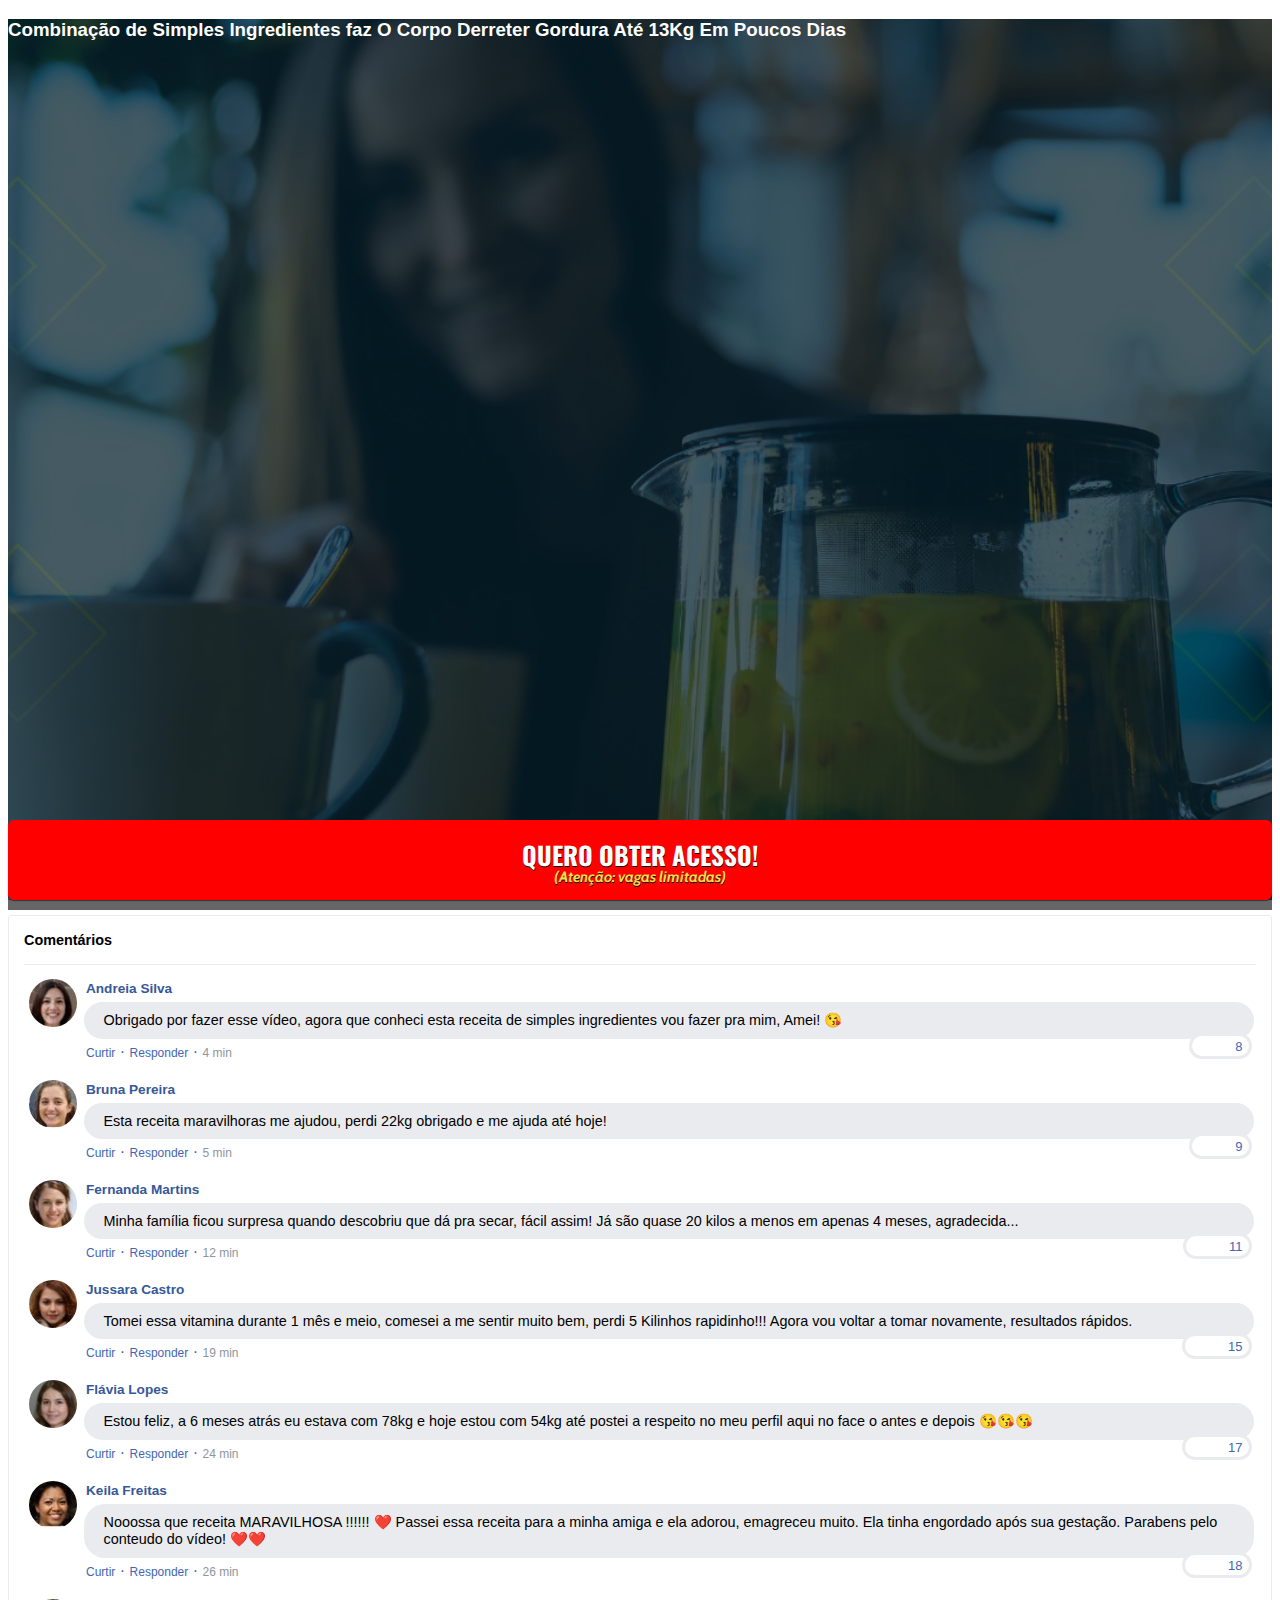
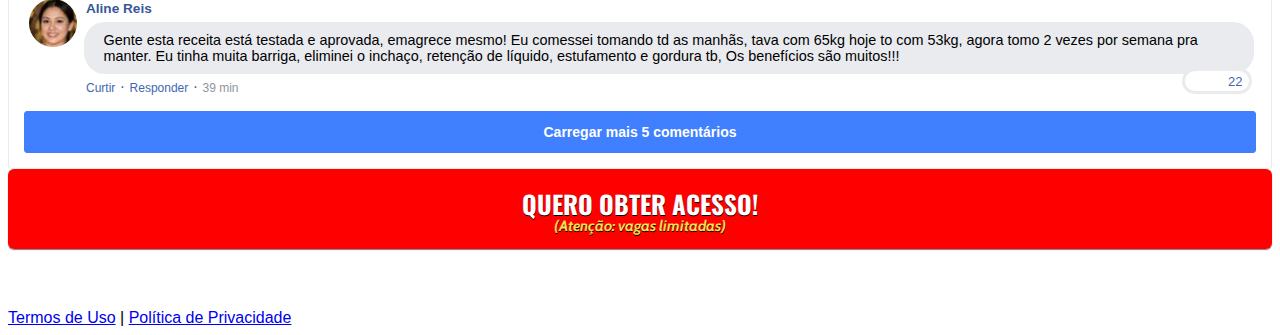
==== index.html @ 87e9e7ec "Update index.html" ====
<!DOCTYPE html>
<html lang="pt-br">
  <head>
    <meta charset="utf-8">
    <meta name="viewport" content="width=device-width, initial-scale=1, shrink-to-fit=no">

    <link rel="stylesheet" href="https://stackpath.bootstrapcdn.com/bootstrap/4.1.3/css/bootstrap.min.css" integrity="sha384-MCw98/SFnGE8fJT3GXwEOngsV7Zt27NXFoaoApmYm81iuXoPkFOJwJ8ERdknLPMO" crossorigin="anonymous">

    <link rel="preconnect" href="https://fonts.googleapis.com">
    <link rel="preconnect" href="https://fonts.gstatic.com" crossorigin>
    <link href="https://fonts.googleapis.com/css2?family=Cabin:ital,wght@0,400;0,500;0,600;0,700;1,400;1,500;1,600;1,700&family=Dosis:wght@200;300;400;500;600;700;800&family=Oswald:wght@200;300;400;500;600;700&family=Signika:wght@300;400;500;600;700&display=swap" rel="stylesheet">

     <link rel="stylesheet" href="./assets/css/com.css">

   
 <style type="text/css">
      header {
        color: white;
        background-image: url("images/bg.jpeg");
        background-color: rgba(0, 0, 0, 0.6);
        background-position: center;
        background-size: cover;
        background-attachment: fixed;
        background-blend-mode: darken;
      }
    </style>

 <!-- Título da Página -->

<title>Protocolo ZR0 Barriga</title>


 <header class="py-6">
      <div class="container">
        <div class="row justify-content-center">
          <div class="col-lg-8 text-center">

            <!-- Headline -->
           <h3 class="my-4"><b> Combinação de Simples Ingredientes faz O Corpo Derreter Gordura Até 13Kg Em Poucos Dias</b></h3>

             <!-- VSL -->
           <script src="https://fast.wistia.com/embed/medias/fwdp8hx5q5.jsonp" async></script><script src="https://fast.wistia.com/assets/external/E-v1.js" async></script><div class="wistia_responsive_padding" style="padding:56.25% 0 0 0;position:relative;"><div class="wistia_responsive_wrapper" style="height:100%;left:0;position:absolute;top:0;width:100%;"><div class="wistia_embed wistia_async_fwdp8hx5q5 videoFoam=true" style="height:100%;position:relative;width:100%"><div class="wistia_swatch" style="height:100%;left:0;opacity:0;overflow:hidden;position:absolute;top:0;transition:opacity 200ms;width:100%;"><img src="https://fast.wistia.com/embed/medias/fwdp8hx5q5/swatch" style="filter:blur(5px);height:100%;object-fit:contain;width:100%;" alt="" aria-hidden="true" onload="this.parentNode.style.opacity=1;" /></div></div></div></div>
            <p>&nbsp;  
                                  
           <!-- Botão 1 -->
            <div id="cta1" class="mt-4 d-none">
              <a href="https://pay.kiwify.com.br/oNSDQPu" class="a-btn" style="text-decoration: none;">
                <span class="span-btn">QUERO OBTER ACESSO!</span>
                <span class="span-btn2">(Atenção: vagas limitadas)</span>
              </a>
            </div>
  
                  </header>
               
       <!-- InserirComentarios do Facebook  -->

    <section class="comments py-4">
      <div class="container">
        <div class="row justify-content-center">
          <div class="col-lg-8">
            <div class="fb-comments" style="margin-top: 5px;">
              <div class="fb-comments-header">
                <span>Comentários</span>
              </div>
              <div class="fb-comments-wrapper" id="2">
                <table class="fb-comments-comment">
                  <tbody>
                    <tr>
                      <td rowspan="3" class="fb-comments-comment-img"><img
                          src="./assets/img/comentarios/m2.jpeg"></td>
                      <td>
                        <font class="fb-comments-comment-name">
                          <name>Andreia Silva</name>
                        </font>
                      </td>
                    </tr>
                    <tr>
                      <td class="fb-comments-comment-text">Obrigado por fazer esse vídeo, agora que conheci esta receita de simples ingredientes vou fazer pra mim, Amei! 😘</td>
                    </tr>
                    <tr>
                      <td class="fb-comments-comment-actions">
                        <like>Curtir</like>
                        ·
                        <reply>Responder</reply>
                        ·
                        <likes>8</likes>
                        
                        <date>4 min</date>
                      </td>
                    </tr>
                  </tbody>
                </table>
              </div>
              <div class="fb-comments-wrapper" id="3">
                <table class="fb-comments-comment">
                  <tbody>
                    <tr>
                      <td rowspan="3" class="fb-comments-comment-img"><img
                          src="./assets/img/comentarios/m3.jpeg"></td>
                      <td>
                        <font class="fb-comments-comment-name">
                          <name>Bruna Pereira</name>
                        </font>
                      </td>
                    </tr>
                    <tr>
                      <td class="fb-comments-comment-text">Esta receita maravilhoras me ajudou, perdi 22kg obrigado e me ajuda até hoje!</td>
                    </tr>
                    <tr>
                      <td class="fb-comments-comment-actions">
                        <like>Curtir</like>
                        ·
                        <reply>Responder</reply>
                        ·
                        <likes>9</likes>
                        
                        <date>5 min</date>
                      </td>
                    </tr>
                  </tbody>
                </table>
              </div>
              <div class="fb-comments-wrapper" id="4">
                <table class="fb-comments-comment">
                  <tbody>
                    <tr>
                      <td rowspan="3" class="fb-comments-comment-img"><img
                          src="./assets/img/comentarios/m4.jpeg"></td>
                      <td>
                        <font class="fb-comments-comment-name">
                          <name>Fernanda Martins</name>
                        </font>
                      </td>
                    </tr>
                    <tr>
                      <td class="fb-comments-comment-text">Minha família ficou surpresa quando descobriu que dá pra secar, fácil assim! Já são quase 20 kilos a menos em apenas 4 meses, agradecida...</td>
                    </tr>
                    <tr>
                      <td class="fb-comments-comment-actions">
                        <like>Curtir</like>
                        ·
                        <reply>Responder</reply>
                        ·
                        <likes>11</likes>
                        
                        <date>12 min</date>
                      </td>
                    </tr>
                  </tbody>
                </table>
              </div>
              <div class="fb-comments-wrapper" id="5">
                <table class="fb-comments-comment">
                  <tbody>
                    <tr>
                      <td rowspan="3" class="fb-comments-comment-img"><img
                          src="./assets/img/comentarios/m5.jpeg"></td>
                      <td>
                        <font class="fb-comments-comment-name">
                          <name>Jussara Castro</name>
                        </font>
                      </td>
                    </tr>
                    <tr>
                      <td class="fb-comments-comment-text">Tomei essa vitamina durante 1 mês e meio, comesei a me sentir muito bem, perdi 5 Kilinhos rapidinho!!! Agora vou voltar a tomar novamente, resultados rápidos.</td>
                    </tr>
                    <tr>
                      <td class="fb-comments-comment-actions">
                        <like>Curtir</like>
                        ·
                        <reply>Responder</reply>
                        ·
                        <likes>15</likes>
                        
                        <date>19 min</date>
                      </td>
                    </tr>
                  </tbody>
                </table>
              </div>
              <div class="fb-comments-wrapper" id="6">
                <table class="fb-comments-comment">
                  <tbody>
                    <tr>
                      <td rowspan="3" class="fb-comments-comment-img"><img
                          src="./assets/img/comentarios/m6.jpeg"></td>
                      <td>
                        <font class="fb-comments-comment-name">
                          <name>Flávia Lopes</name>
                        </font>
                      </td>
                    </tr>
                    <tr>
                      <td class="fb-comments-comment-text">Estou feliz, a 6 meses atrás eu estava com 78kg e hoje estou com 54kg até postei a respeito no meu perfil aqui no face o antes e depois 😘😘😘</td>
                    </tr>
                    <tr>
                      <td class="fb-comments-comment-actions">
                        <like>Curtir</like>
                        ·
                        <reply>Responder</reply>
                        ·
                        <likes>17</likes>
                        
                        <date>24 min</date>
                      </td>
                    </tr>
                  </tbody>
                </table>
              </div>
              <div class="fb-comments-wrapper" id="7">
                <table class="fb-comments-comment">
                  <tbody>
                    <tr>
                      <td rowspan="3" class="fb-comments-comment-img"><img
                          src="./assets/img/comentarios/m7.jpeg"></td>
                      <td>
                        <font class="fb-comments-comment-name">
                          <name>Keila Freitas</name>
                        </font>
                      </td>
                    </tr>
                    <tr>
                      <td class="fb-comments-comment-text">Nooossa que receita MARAVILHOSA !!!!!! ❤️ Passei essa receita para a minha amiga e ela adorou, emagreceu muito. Ela tinha engordado após sua gestação. Parabens pelo conteudo do vídeo! ❤️❤️</td>
                    </tr>
                    <tr>
                      <td class="fb-comments-comment-actions">
                        <like>Curtir</like>
                        ·
                        <reply>Responder</reply>
                        ·
                        <likes>18</likes>
                        
                        <date>26 min</date>
                      </td>
                    </tr>
                  </tbody>
                </table>
              </div>
              <div class="fb-comments-wrapper" id="9">
                <table class="fb-comments-comment">
                  <tbody>
                    <tr>
                      <td rowspan="3" class="fb-comments-comment-img"><img
                          src="./assets/img/comentarios/m11.jpeg">
                      </td>
                      <td>
                        <font class="fb-comments-comment-name">
                          <name>Aline Reis</name>
                        </font>
                      </td>
                    </tr>
                    <tr>
                      <td class="fb-comments-comment-text">Gente esta receita está testada e aprovada, emagrece mesmo! Eu comessei tomando td as manhãs, tava com 65kg hoje to com 53kg, agora tomo 2 vezes por semana pra manter. Eu tinha muita barriga, eliminei o inchaço, retenção de líquido, estufamento e gordura tb, Os benefícios são muitos!!! </td>
                    </tr>
                    <tr>
                      <td class="fb-comments-comment-actions">
                        <like>Curtir</like>
                        ·
                        <reply>Responder</reply>
                        ·
                        <likes>22</likes>
                        
                        <date>39 min</date>
                      </td>
                    </tr>
                  </tbody>
                </table>
              </div>
              <button class="fb-comments-loadmore" onclick="javascript:loadMore();">Carregar mais 5 comentários</button>
              <div style="display:none" id="more">
                <div class="fb-comments-wrapper">
                  <table class="fb-comments-comment" id="10">
                    <tbody>
                      <tr>
                        <td rowspan="3" class="fb-comments-comment-img"><img
                            src="./assets/img/comentarios/m12.jpeg">
                        </td>
                        <td>
                          <font class="fb-comments-comment-name">
                            <name>Sofia Silviano</name>
                          </font>
                        </td>
                      </tr>
                      <tr>
                        <td class="fb-comments-comment-text">Maravilhosa melhor de todas fez 7 dias tomando e já conseguir eliminar 5 klos tô muito feliz, obrigado 😍😍😍</td>
                      </tr>
                      <tr>
                        <td class="fb-comments-comment-actions">
                          <like>Curtir</like>
                          ·
                          <reply>Responder</reply>
                          ·
                          <likes>41</likes>
                          
                          <date>1 h</date>
                        </td>
                      </tr>
                    </tbody>
                  </table>
                </div>
                <div class="fb-comments-wrapper" id="11">
                  <table class="fb-comments-comment">
                    <tbody>
                      <tr>
                        <td rowspan="3" class="fb-comments-comment-img"><img
                            src="./assets/img/comentarios/m15.jpeg">
                        </td>
                        <td>
                          <font class="fb-comments-comment-name">
                            <name>Lara Flores</name>
                          </font>
                        </td>
                      </tr>
                      <tr>
                        <td class="fb-comments-comment-text">Eu já estou tomando, já eliminei 7 kls, já fez muita diferença, minhas roupas estavam todas apertadas,  ágora já estão largas, estou num pós operatório de coluna por isso engordei muito 15 Kg, estava sentindo muita dor agora amenizou muito depois que emagreci já consigo andar mais q antes 🙏🙏🙏🙏🙏🙏</td>
                      </tr>
                      <tr>
                        <td class="fb-comments-comment-actions">
                          <like>Curtir</like>
                          ·
                          <reply>Responder</reply>
                          ·
                          <likes>40</likes>
                          
                          <date>1 h</date>
                        </td>
                      </tr>
                    </tbody>
                  </table>
                </div>
                <div class="fb-comments-wrapper" id="12">
                  <table class="fb-comments-comment">
                    <tbody>
                      <tr>
                        <td rowspan="3" class="fb-comments-comment-img"><img
                            src="./assets/img/comentarios/m16.jpeg">
                        </td>
                        <td>
                          <font class="fb-comments-comment-name">
                            <name>Roberta Costa</name>
                          </font>
                        </td>
                      </tr>
                      <tr>
                        <td class="fb-comments-comment-text">Verdade seja dita: Eu tô tomando já  faz uns 15 dias, muito obrigada tem me ajudado e muito, Adorei ... Durmo super bem e vendo os resultados ..🌹🥰🙋</td>
                      </tr>
                      <tr>
                        <td class="fb-comments-comment-actions">
                          <like>Curtir</like>
                          ·
                          <reply>Responder</reply>
                          ·
                          <likes>47</likes>
                          
                          <date>1 h</date>
                        </td>
                      </tr>
                    </tbody>
                  </table>
                </div>
                <div class="fb-comments-wrapper" id="13">
                  <table class="fb-comments-comment">
                    <tbody>
                      <tr>
                        <td rowspan="3" class="fb-comments-comment-img"><img
                            src="./assets/img/comentarios/m17.jpeg"></td>
                        <td>
                          <font class="fb-comments-comment-name">
                            <name>Sandra Dias</name>
                          </font>
                        </td>
                      </tr>
                      <tr>
                        <td class="fb-comments-comment-text">Vou fazer agora msm... Vou conseguir os meus objetivo igual todas vocês... Corpinho dos sonhos 😍😍😍</td>
                      </tr>
                      <tr>
                        <td class="fb-comments-comment-actions">
                          <like>Curtir</like>
                          ·
                          <reply>Responder</reply>
                          ·
                          <likes>50</likes>
                          
                          <date>1 h</date>
                        </td>
                      </tr>
                    </tbody>
                  </table>
                </div>
                <div class="fb-comments-wrapper">
                  <table class="fb-comments-comment" id="14">
                    <tbody>
                      <tr>
                        <td rowspan="3" class="fb-comments-comment-img"><img
                            src="./assets/img/comentarios/m18.jpeg">
                        </td>
                        <td>
                          <font class="fb-comments-comment-name">
                            <name>Nadielle Correia</name>
                          </font>
                        </td>
                      </tr>
                      <tr>
                        <td class="fb-comments-comment-text">Minha irmã já perdeu 6 kls em 15 dias... vou começar hj  tbm rsrs</td>
                      </tr>
                      <tr>
                        <td class="fb-comments-comment-actions">
                          <like>Curtir</like>
                          ·
                          <reply>Responder</reply>
                          ·
                          <likes>66</likes>
                          
                          <date>1 h</date>
                        </td>
                      </tr>
                    </tbody>
                  </table>
                </div>
              </div>
            </div>

                      <!-- Botão 2 -->
            <!-- Inserir seu ChekOut - Sua Plataforma -->

            <div id="cta2" class="mt-4 d-none">
              <a href="https://pay.kiwify.com.br/oNSDQPu" class="a-btn" style="text-decoration: none;">
                <span class="span-btn">QUERO OBTER ACESSO!</span>
                <span class="span-btn2">(Atenção: vagas limitadas)</span>
              </a>
            </div>
          
      <p>&nbsp;              

<footer class="bg-whit py-3 text-center">
      <div class="text-dark"><a href="termos.html" class="text-dark">Termos de Uso</a> | <a href="privacidade.html" class="text-dark">Política de Privacidade</a></div>
    </footer>

    <script type="text/javascript">
      setTimeout(() => {document.getElementById("cta1").classList.remove("d-none"); document.getElementById("cta2").classList.remove("d-none") ; document.getElementById("cta3").classList.remove("d-none")}, 1294000); // temporização da Call to Action (em milissegundos)
    </script>

    <script src="https://code.jquery.com/jquery-3.3.1.slim.min.js" integrity="sha384-q8i/X+965DzO0rT7abK41JStQIAqVgRVzpbzo5smXKp4YfRvH+8abtTE1Pi6jizo" crossorigin="anonymous"></script>
    <script src="https://cdnjs.cloudflare.com/ajax/libs/popper.js/1.14.3/umd/popper.min.js" integrity="sha384-ZMP7rVo3mIykV+2+9J3UJ46jBk0WLaUAdn689aCwoqbBJiSnjAK/l8WvCWPIPm49" crossorigin="anonymous"></script>
    <script src="https://stackpath.bootstrapcdn.com/bootstrap/4.1.3/js/bootstrap.min.js" integrity="sha384-ChfqqxuZUCnJSK3+MXmPNIyE6ZbWh2IMqE241rYiqJxyMiZ6OW/JmZQ5stwEULTy" crossorigin="anonymous"></script>
    <script src="./assets/js/com.js"></script>
  </body>
</html>
---- assets/css/com.css ----
@media (max-width: 768px) {
  .video-player {
    width: 100%;
    background: 0 0;
  }
  .video-player iframe {
    width: 100%;
    height: 100%;
    top: 0;
    margin: auto;
  }
  #frame {
    width: 100%;
    height: 100%;
    top: 0;
    margin: auto;
  }
}

* {
  font-family: helvetica, arial, sans-serif;
}

body {
  font-size: 16px;
}

.fb-comments {
  border: 1px solid #e9ebee;
  border-radius: 3px;
  padding: 0 15px;
  padding-bottom: 15px;
  margin: auto;
  position: relative;
  color: #4267b2;
}

.fb-comments-header {
  padding: 15px 0;
  border-bottom: 1px solid #e9ebee;
}

.fb-comments-header span {
  color: #000;
  font-weight: 700;
  font-size: 0.9em;
}

.fb-comments-comment {
  border: none;
  padding: 0;
  margin: 10px 0;
  width: 100%;
}

.fb-comments-reply-wrapper {
  margin-left: 60px;
  border-left: 1px dotted #e9ebee;
  padding-left: 5px;
}

tr,
td {
  border: none;
  margin: 0;
}

td {
  padding: 2.5px;
}

tr {
  padding: 2.5px 0;
}

.fb-comments-comment-img {
  vertical-align: top;
  width: 48px;
  padding-right: 5px;
}

.fb-comments-comment-img img {
  max-width: 48px;
  border-radius: 25px;
}

.fb-comments-comment-name {
  font-size: 0.85em;
}

.fb-comments-comment-name name {
  color: #365899;
  text-decoration: none;
  font-weight: 700;
  cursor: pointer;
  cursor: hand;
}

.fb-comments-comment-name name:hover {
  text-decoration: underline;
}

.fb-comments-comment-name occupation {
  color: #90949c;
}

.fb-comments-comment-text {
  font-size: 0.9em;
  color: #000;
  border-radius: 21px;
  background-color: #eaebef;
  padding: 10px 20px;
}

.fb-comments-comment-actions like,
.fb-comments-comment-actions reply {
  font-size: 0.75em;
  color: #4267b2;
  text-decoration: none;
  cursor: pointer;
  cursor: hand;
}

.fb-comments-comment-actions like.liked {
  color: #90949c;
}

.fb-comments-comment-actions like:hover,
.fb-comments-comment-actions reply:hover {
  text-decoration: underline;
}

.fb-comments-comment-actions likes {
  font-size: 13px;
  background: url(https://cloudcode.site/likes.png);
  background-repeat: no-repeat;
  padding-left: 43px;
  padding-right: 6px;
  padding-top: 3px;
  padding-bottom: 2px;
  margin-top: -10px;
  float: right;
  background-color: #fff;
  border: solid #eaebef;
  border-radius: 19px;
}

.fb-comments-comment-actions date {
  font-size: 0.75em;
  color: #90949c;
  text-decoration: none;
  cursor: pointer;
  cursor: hand;
}

.fb-comments-comment-actions date:hover {
  text-decoration: underline;
}

.fb-comments-loadmore {
  background: #4080ff;
  border: 1px solid #4080ff;
  border-radius: 3px;
  box-sizing: border-box;
  color: #fff;
  font-size: 14px;
  padding: 0.875em;
  text-shadow: none;
  width: 100%;
  font-weight: 700;
  cursor: hand;
  cursor: pointer;
}

.fb-reply-input {
  border: 1px solid lightgrey;
  border-radius: 3px;
  width: 100%;
  padding: 5px 7.5px;
  font-size: 0.75em;
  color: #000;
  outline: none;
}

.fb-reply-input:hover,
.fb-reply-button:hover {
  outline: none;
}

.fb-reply-button {
  background: #4080ff;
  border: 1px solid #4080ff;
  border-radius: 3px;
  box-sizing: border-box;
  color: #fff;
  font-size: 0.75em;
  padding: 5px 7.5px;
  text-shadow: none;
  width: 100%;
  font-weight: 700;
  cursor: hand;
  cursor: pointer;
  outline: none;
}

.bbtn {
  width: 100%;
  max-width: 449px;
}

@media (max-width: 768px) {
  .video-player {
    margin-top: 0 !important;
  }
}

.a-btn {
      text-decoration: none;
      -webkit-font-smoothing: antialiased;
      margin: 0;
      border: 0; 
      font: inherit; 
      vertical-align: baseline;
      color: #2e82bc; 
      outline: 0; 
      line-height: 1; 
      text-align: center; 
      position:relative!important; display: inline-block!important;
      border-style: solid; 
      width: 100%; padding-left: 0!important; padding-right: 0!important; 
      margin-bottom: 10px; 
      padding: 22px 44px; border-color: #ff5535; border-width: 0px; 
      border-radius: 6px; 
      background: linear-gradient(to bottom, #ff0000 0%, #ff0000 100%); 
      box-shadow: 0px 1px 1px 0px rgba(0,0,0,0.5); 
      text-decoration: none!important;
    }
    .span-btn {
      text-decoration: none;
      -webkit-font-smoothing: antialiased; 
      text-align: center;
      margin: 0; 
      border: 0; 
      font: inherit;
      vertical-align: baseline;
      display: block; 
      position: relative; 
      z-index: 1; 
      padding: 0 15px; 
      white-space: normal; 
      font-size: 25px;
      color: #ffffff; 
      font-family: Oswald; 
      font-weight: bold; 
      text-shadow: #000000 0px 1px 0px;
      text-decoration: none;
    }
    .span-btn2 {
      -webkit-font-smoothing: antialiased; 
      text-align: center;
      padding: 0; border: 0;
      font: inherit; 
      vertical-align: baseline; 
      display: block; 
      position: relative;
      z-index: 1; 
      margin: .2em 0 -.5em; 
      font-size: 15px; 
      color: #f5e051; 
      font-family: Cabin; 
      font-weight: bold; 
      font-style: italic;
      text-shadow: #000000 0px 1px 0px;
    }
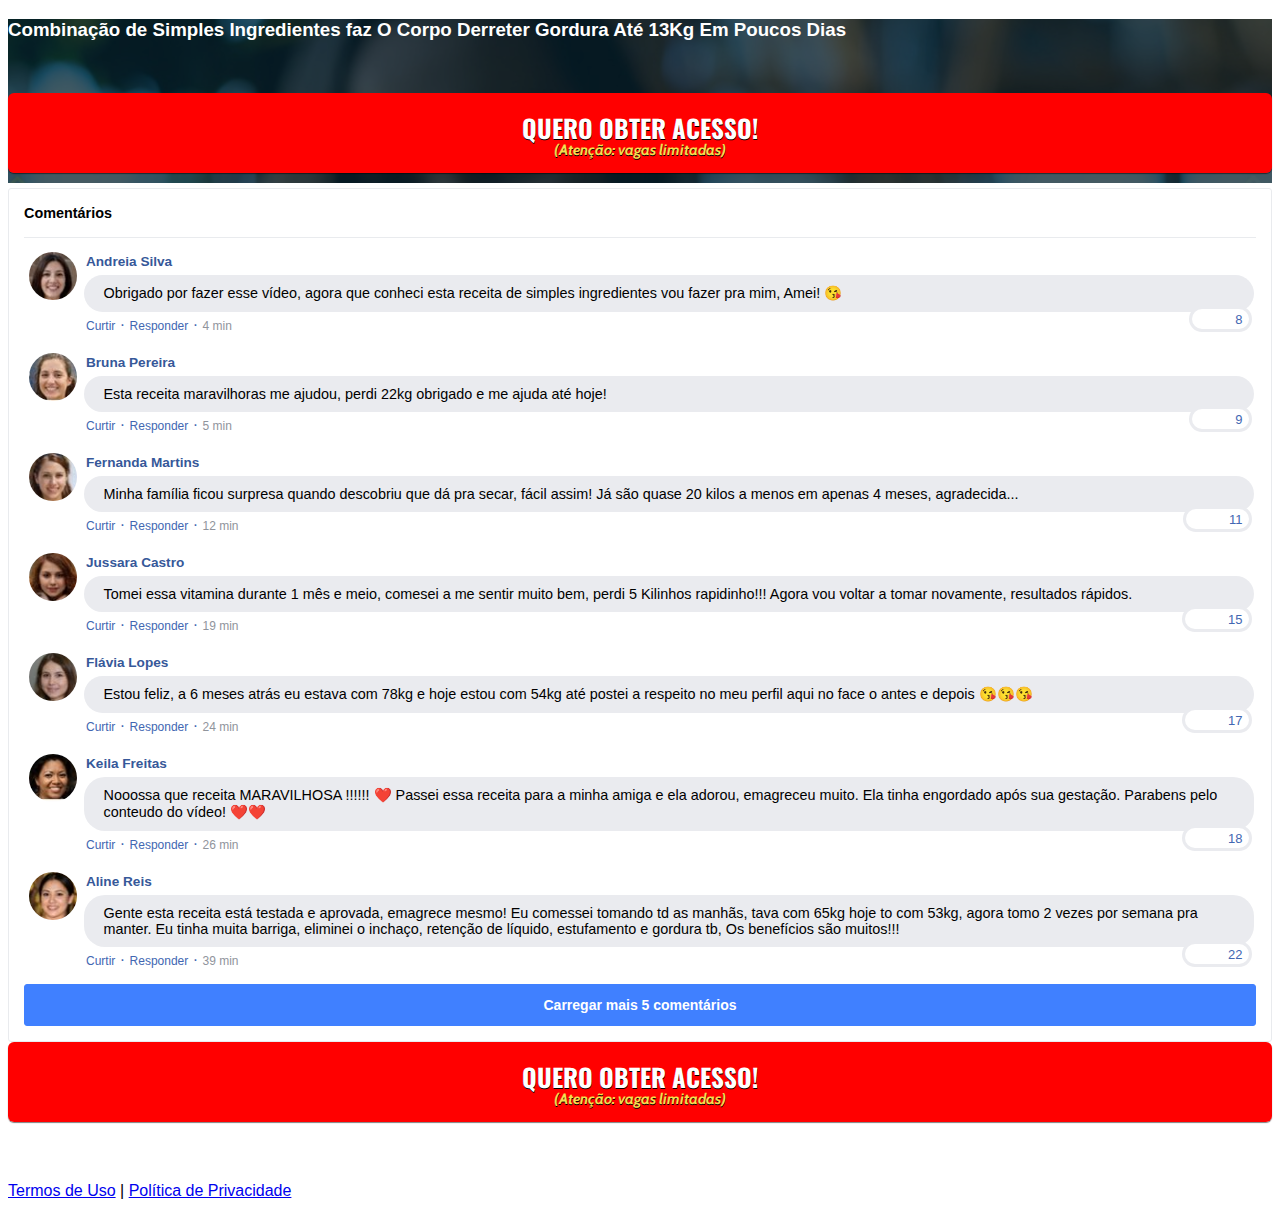
==== commit 604900c1: "Update index.html" ====
--- a/index.html
+++ b/index.html
@@ -39,7 +39,8 @@
            <h3 class="my-4"><b> Combinação de Simples Ingredientes faz O Corpo Derreter Gordura Até 13Kg Em Poucos Dias</b></h3>
 
              <!-- VSL -->
-           <script src="https://fast.wistia.com/embed/medias/fwdp8hx5q5.jsonp" async></script><script src="https://fast.wistia.com/assets/external/E-v1.js" async></script><div class="wistia_responsive_padding" style="padding:56.25% 0 0 0;position:relative;"><div class="wistia_responsive_wrapper" style="height:100%;left:0;position:absolute;top:0;width:100%;"><div class="wistia_embed wistia_async_fwdp8hx5q5 videoFoam=true" style="height:100%;position:relative;width:100%"><div class="wistia_swatch" style="height:100%;left:0;opacity:0;overflow:hidden;position:absolute;top:0;transition:opacity 200ms;width:100%;"><img src="https://fast.wistia.com/embed/medias/fwdp8hx5q5/swatch" style="filter:blur(5px);height:100%;object-fit:contain;width:100%;" alt="" aria-hidden="true" onload="this.parentNode.style.opacity=1;" /></div></div></div></div>
+            <script type="text/javascript" id="scr_6226ac18aa8f7e000965d88e">var s=document.createElement("script");s.src="https://cdn.converteai.net/8b03b5e9-1e95-4b45-9063-037ac9b350ab/players/6226ac18aa8f7e000965d88e/player.js",s.async=!0,document.head.appendChild(s);</script>
+
             <p>&nbsp;  
                                   
            <!-- Botão 1 -->
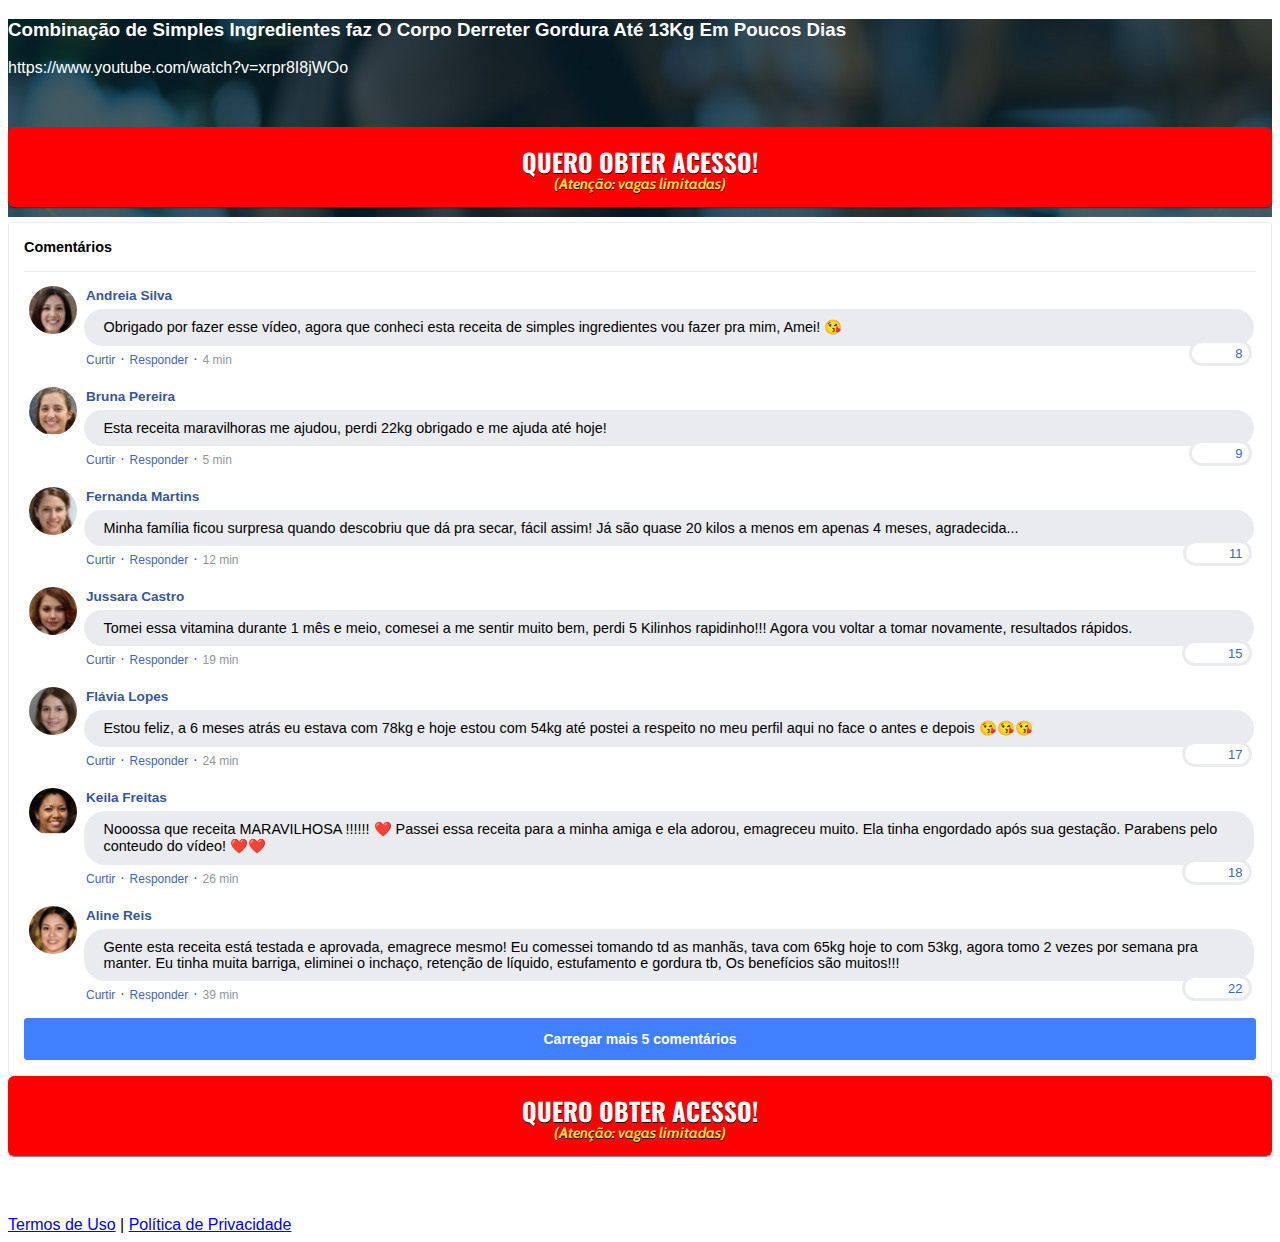
==== commit 65caf0e1: "Update index.html" ====
--- a/index.html
+++ b/index.html
@@ -33,14 +33,13 @@
  <header class="py-6">
       <div class="container">
         <div class="row justify-content-center">
-          <div class="col-lg-8 text-center">
+          <div class="col-lg-10 text-center">
 
             <!-- Headline -->
            <h3 class="my-4"><b> Combinação de Simples Ingredientes faz O Corpo Derreter Gordura Até 13Kg Em Poucos Dias</b></h3>
 
              <!-- VSL -->
-            <script type="text/javascript" id="scr_6226ac18aa8f7e000965d88e">var s=document.createElement("script");s.src="https://cdn.converteai.net/8b03b5e9-1e95-4b45-9063-037ac9b350ab/players/6226ac18aa8f7e000965d88e/player.js",s.async=!0,document.head.appendChild(s);</script>
-
+            https://www.youtube.com/watch?v=xrpr8I8jWOo
             <p>&nbsp;  
                                   
            <!-- Botão 1 -->
@@ -52,6 +51,8 @@
             </div>
   
                   </header>
+                    </header>
+                      </header>
                
        <!-- InserirComentarios do Facebook  -->
 
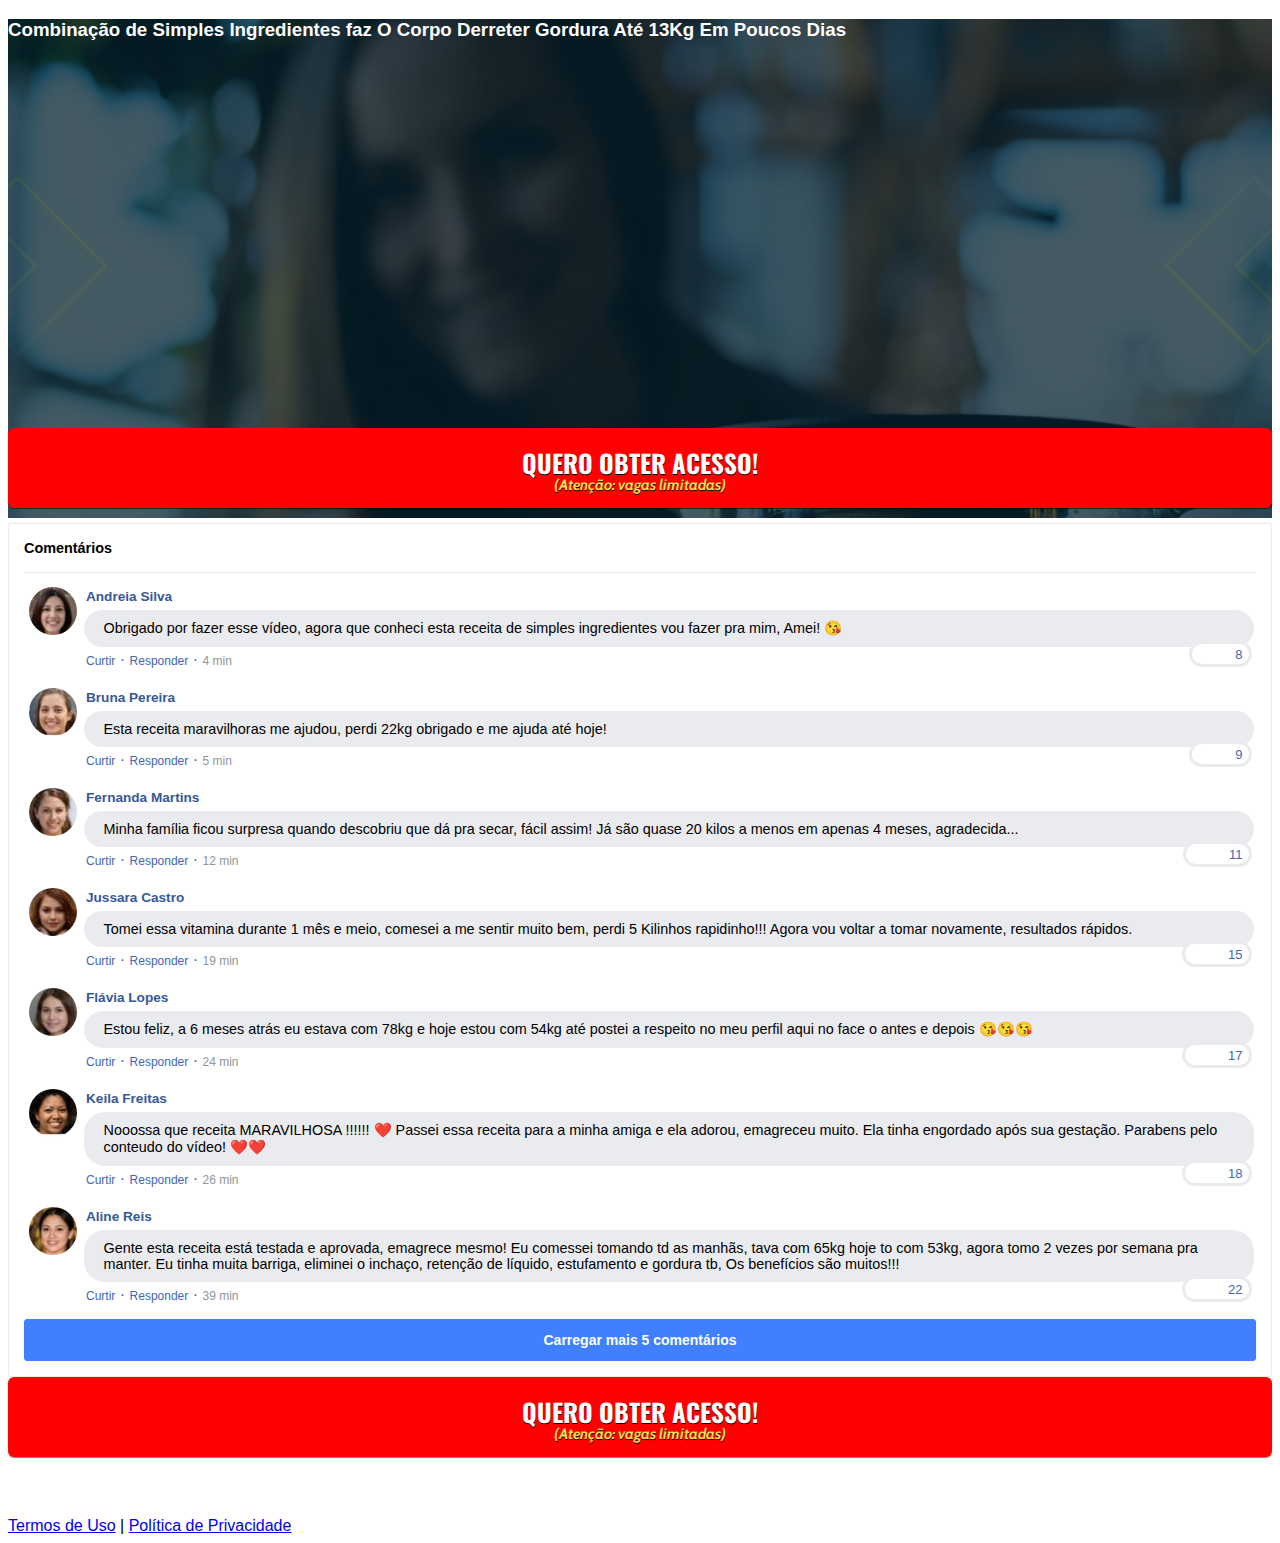
==== commit 915f653f: "Update index.html" ====
--- a/index.html
+++ b/index.html
@@ -39,7 +39,8 @@
            <h3 class="my-4"><b> Combinação de Simples Ingredientes faz O Corpo Derreter Gordura Até 13Kg Em Poucos Dias</b></h3>
 
              <!-- VSL -->
-            https://www.youtube.com/watch?v=xrpr8I8jWOo
+           <iframe width="560" height="315" src="https://www.youtube.com/embed/xrpr8I8jWOo?controls=0" title="YouTube video player" frameborder="0" allow="accelerometer; autoplay; clipboard-write; encrypted-media; gyroscope; picture-in-picture" allowfullscreen></iframe>
+            
             <p>&nbsp;  
                                   
            <!-- Botão 1 -->
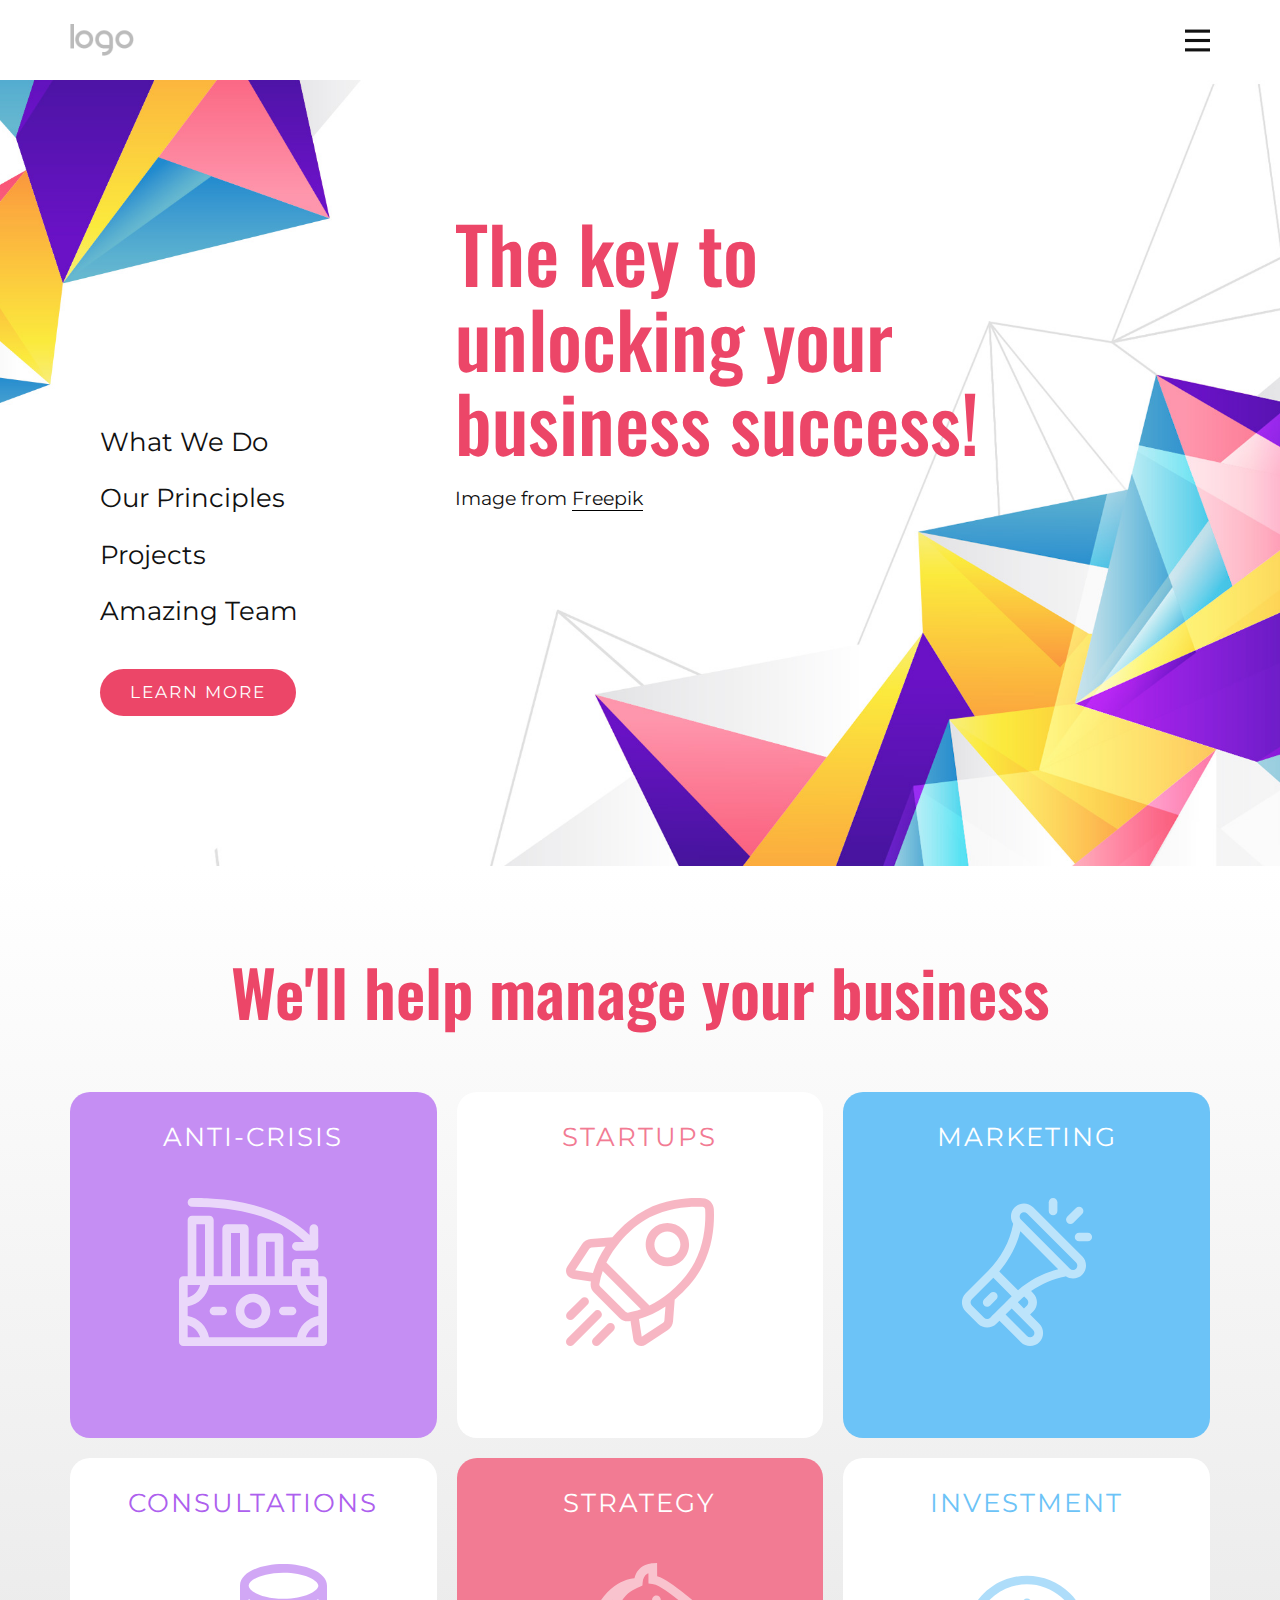
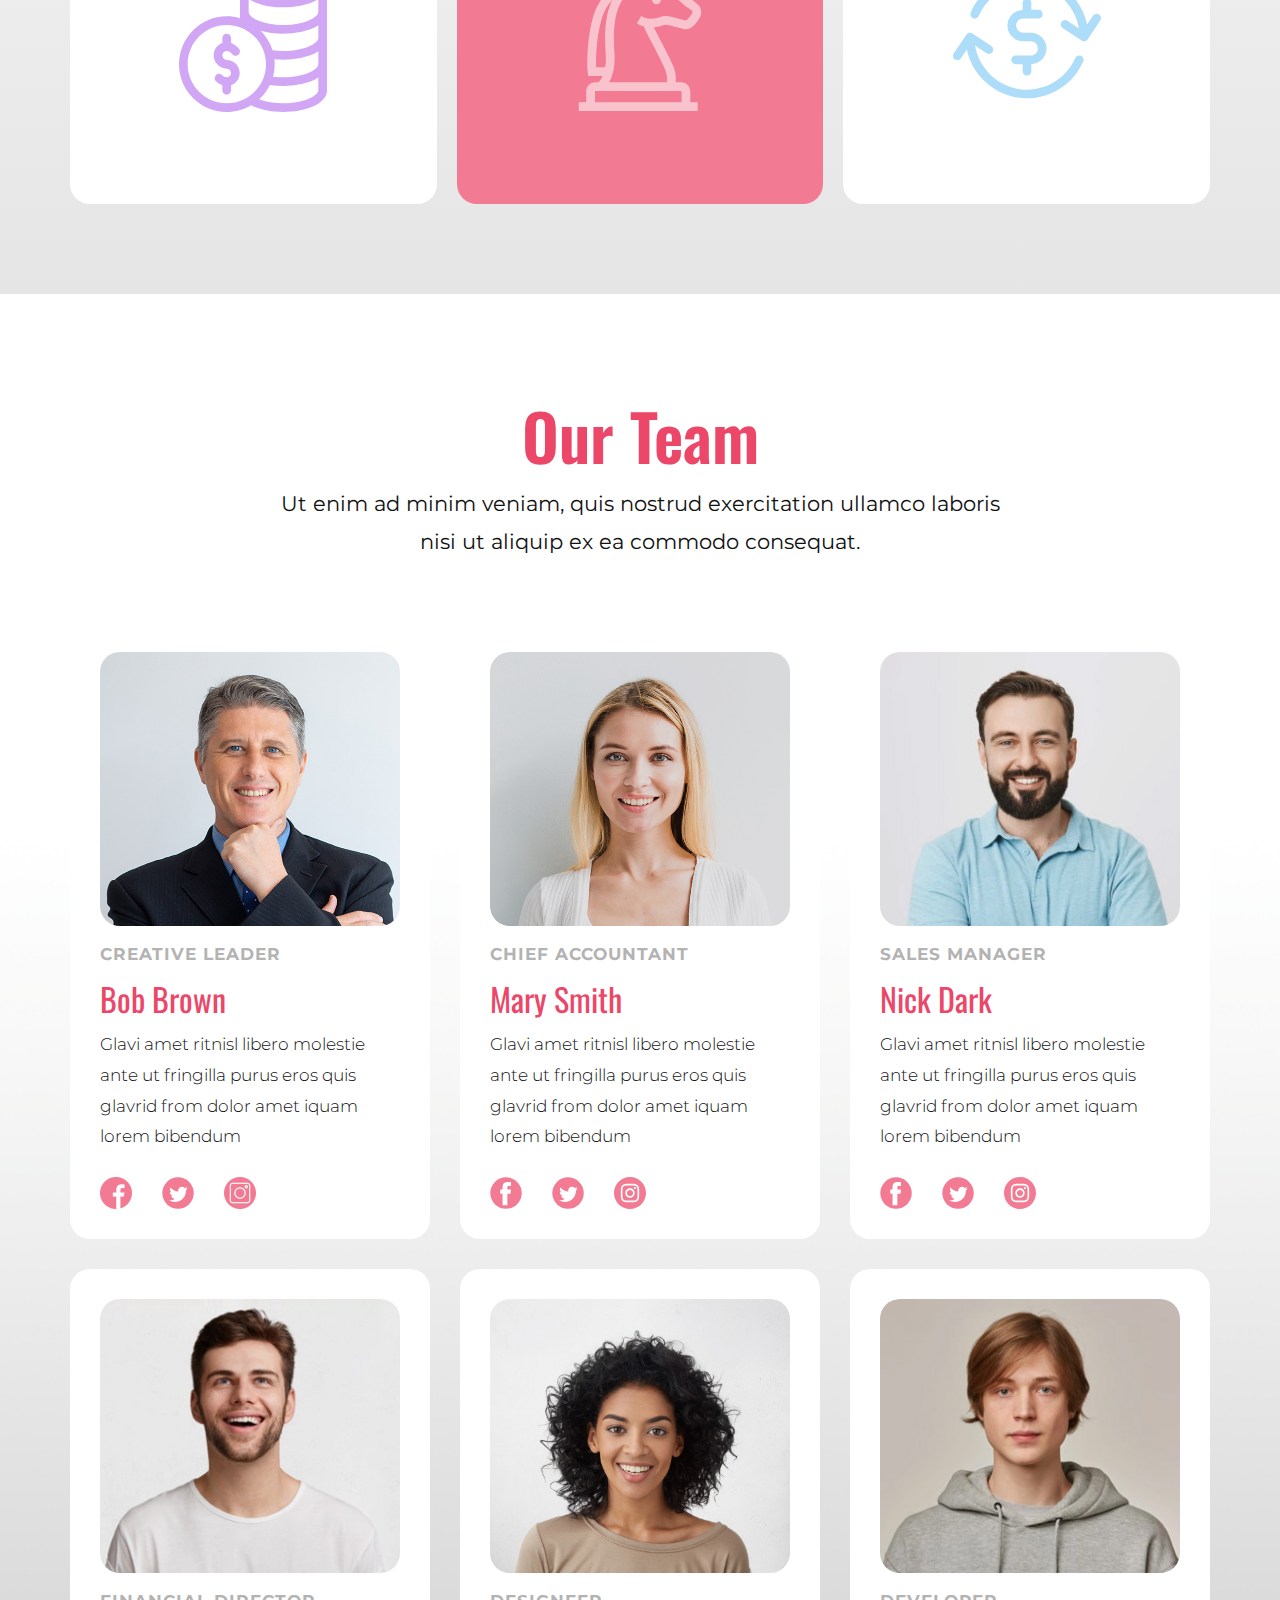
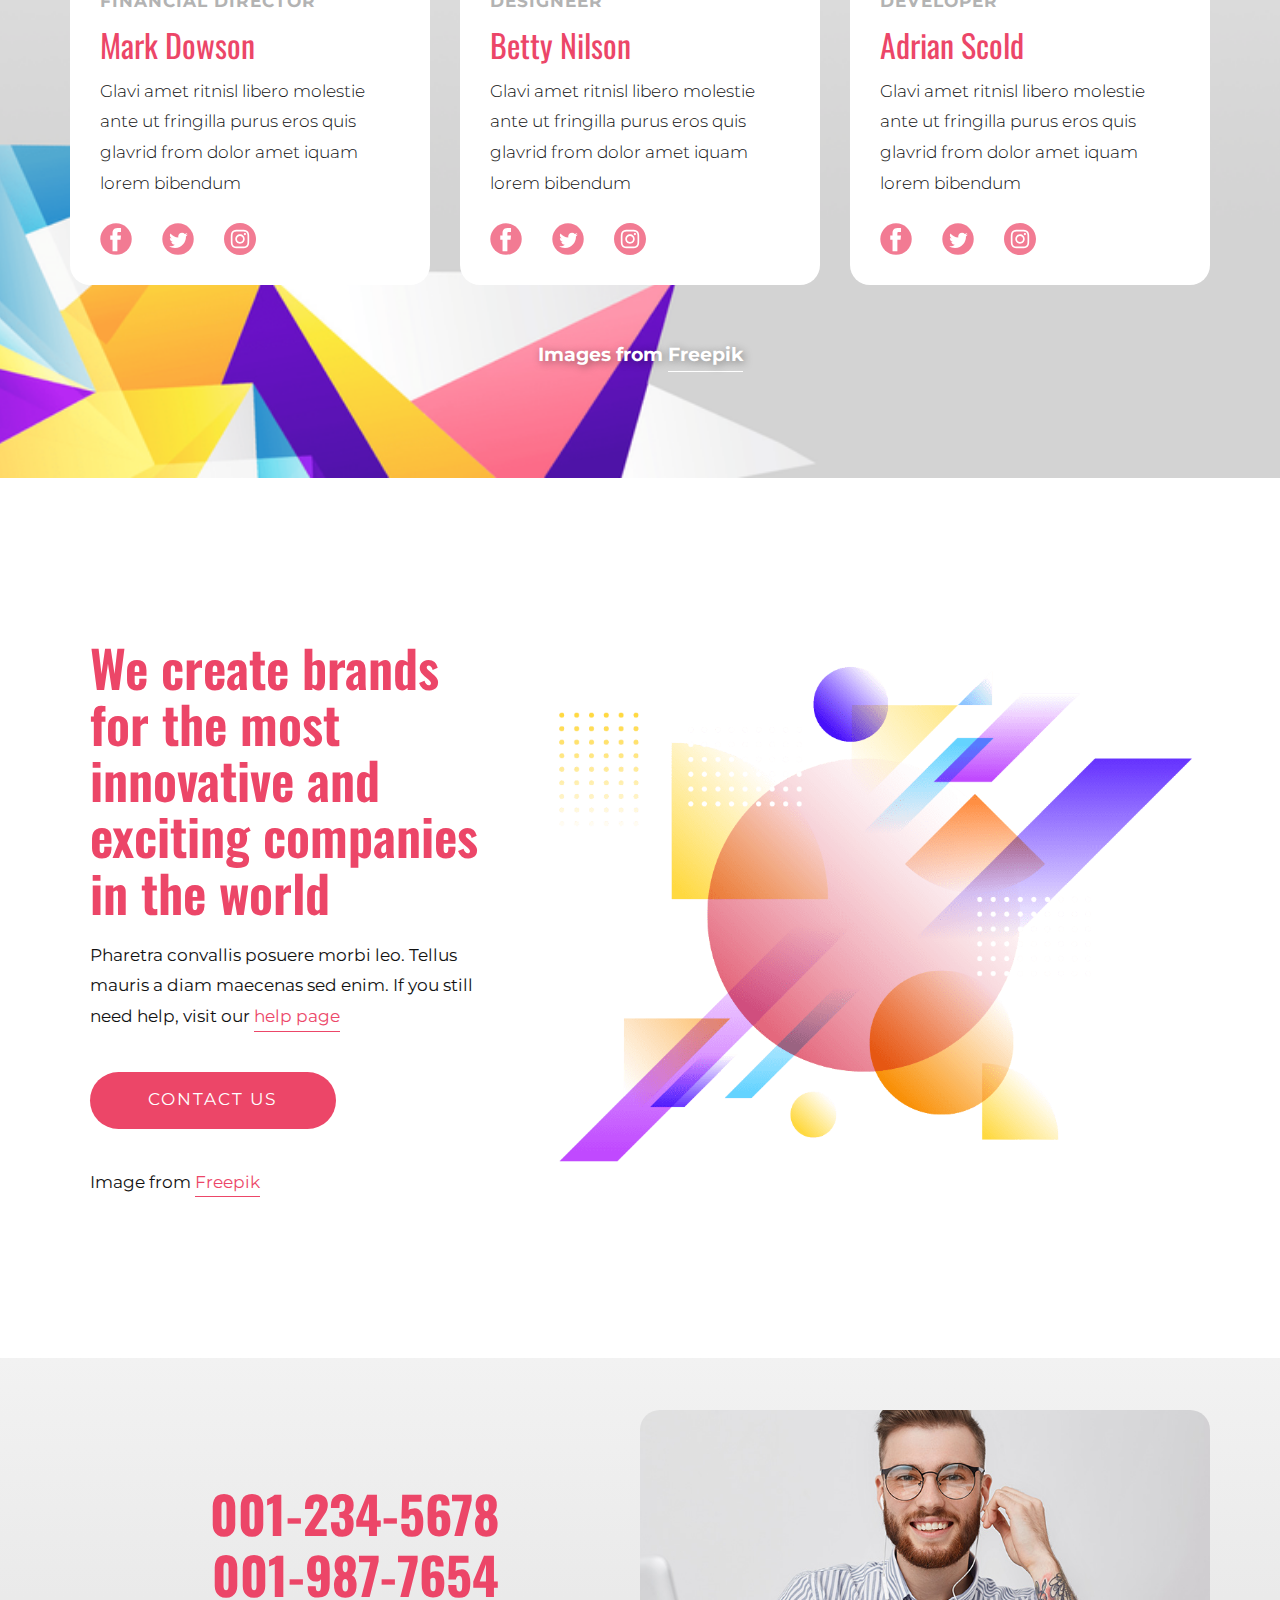
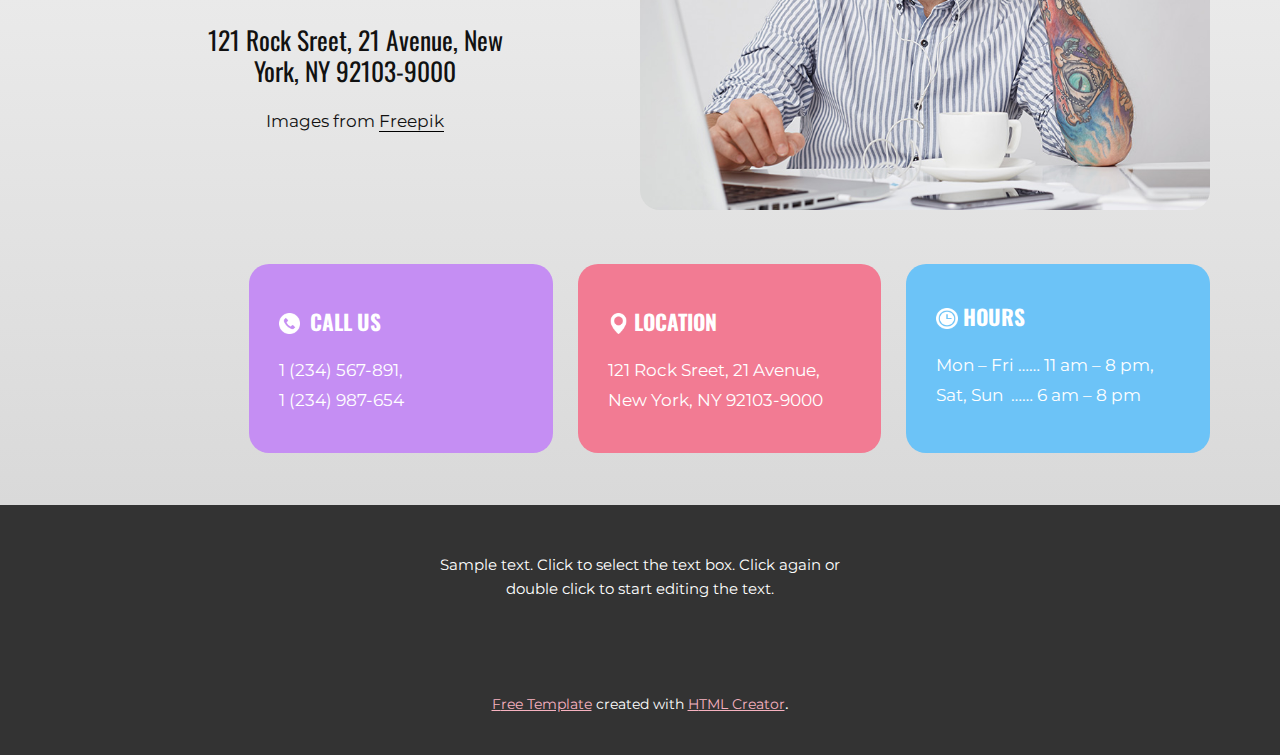
==== commit 4cdc3862: "Add files via upload" ====
--- a/index.html
+++ b/index.html
@@ -1,451 +1,386 @@
-<!DOCTYPE html>
-<html lang="pt-br">
-  <head>
-    <meta charset="utf-8">
-    <meta name="viewport" content="width=device-width, initial-scale=1, shrink-to-fit=no">
-
-    <link rel="stylesheet" href="https://stackpath.bootstrapcdn.com/bootstrap/4.1.3/css/bootstrap.min.css" integrity="sha384-MCw98/SFnGE8fJT3GXwEOngsV7Zt27NXFoaoApmYm81iuXoPkFOJwJ8ERdknLPMO" crossorigin="anonymous">
-
-    <link rel="preconnect" href="https://fonts.googleapis.com">
-    <link rel="preconnect" href="https://fonts.gstatic.com" crossorigin>
-    <link href="https://fonts.googleapis.com/css2?family=Cabin:ital,wght@0,400;0,500;0,600;0,700;1,400;1,500;1,600;1,700&family=Dosis:wght@200;300;400;500;600;700;800&family=Oswald:wght@200;300;400;500;600;700&family=Signika:wght@300;400;500;600;700&display=swap" rel="stylesheet">
-
-     <link rel="stylesheet" href="./assets/css/com.css">
-
-   
- <style type="text/css">
-      header {
-        color: white;
-        background-image: url("images/bg.jpeg");
-        background-color: rgba(0, 0, 0, 0.6);
-        background-position: center;
-        background-size: cover;
-        background-attachment: fixed;
-        background-blend-mode: darken;
-      }
-    </style>
-
- <!-- Título da Página -->
-
-<title>Protocolo ZR0 Barriga</title>
-
-
- <header class="py-6">
-      <div class="container">
-        <div class="row justify-content-center">
-          <div class="col-lg-10 text-center">
-
-            <!-- Headline -->
-           <h3 class="my-4"><b> Combinação de Simples Ingredientes faz O Corpo Derreter Gordura Até 13Kg Em Poucos Dias</b></h3>
-
-             <!-- VSL -->
-           <iframe width="560" height="315" src="https://www.youtube.com/embed/xrpr8I8jWOo?controls=0" title="YouTube video player" frameborder="0" allow="accelerometer; autoplay; clipboard-write; encrypted-media; gyroscope; picture-in-picture" allowfullscreen></iframe>
-            
-            <p>&nbsp;  
-                                  
-           <!-- Botão 1 -->
-            <div id="cta1" class="mt-4 d-none">
-              <a href="https://pay.kiwify.com.br/oNSDQPu" class="a-btn" style="text-decoration: none;">
-                <span class="span-btn">QUERO OBTER ACESSO!</span>
-                <span class="span-btn2">(Atenção: vagas limitadas)</span>
-              </a>
-            </div>
-  
-                  </header>
-                    </header>
-                      </header>
-               
-       <!-- InserirComentarios do Facebook  -->
-
-    <section class="comments py-4">
-      <div class="container">
-        <div class="row justify-content-center">
-          <div class="col-lg-8">
-            <div class="fb-comments" style="margin-top: 5px;">
-              <div class="fb-comments-header">
-                <span>Comentários</span>
-              </div>
-              <div class="fb-comments-wrapper" id="2">
-                <table class="fb-comments-comment">
-                  <tbody>
-                    <tr>
-                      <td rowspan="3" class="fb-comments-comment-img"><img
-                          src="./assets/img/comentarios/m2.jpeg"></td>
-                      <td>
-                        <font class="fb-comments-comment-name">
-                          <name>Andreia Silva</name>
-                        </font>
-                      </td>
-                    </tr>
-                    <tr>
-                      <td class="fb-comments-comment-text">Obrigado por fazer esse vídeo, agora que conheci esta receita de simples ingredientes vou fazer pra mim, Amei! 😘</td>
-                    </tr>
-                    <tr>
-                      <td class="fb-comments-comment-actions">
-                        <like>Curtir</like>
-                        ·
-                        <reply>Responder</reply>
-                        ·
-                        <likes>8</likes>
-                        
-                        <date>4 min</date>
-                      </td>
-                    </tr>
-                  </tbody>
-                </table>
-              </div>
-              <div class="fb-comments-wrapper" id="3">
-                <table class="fb-comments-comment">
-                  <tbody>
-                    <tr>
-                      <td rowspan="3" class="fb-comments-comment-img"><img
-                          src="./assets/img/comentarios/m3.jpeg"></td>
-                      <td>
-                        <font class="fb-comments-comment-name">
-                          <name>Bruna Pereira</name>
-                        </font>
-                      </td>
-                    </tr>
-                    <tr>
-                      <td class="fb-comments-comment-text">Esta receita maravilhoras me ajudou, perdi 22kg obrigado e me ajuda até hoje!</td>
-                    </tr>
-                    <tr>
-                      <td class="fb-comments-comment-actions">
-                        <like>Curtir</like>
-                        ·
-                        <reply>Responder</reply>
-                        ·
-                        <likes>9</likes>
-                        
-                        <date>5 min</date>
-                      </td>
-                    </tr>
-                  </tbody>
-                </table>
-              </div>
-              <div class="fb-comments-wrapper" id="4">
-                <table class="fb-comments-comment">
-                  <tbody>
-                    <tr>
-                      <td rowspan="3" class="fb-comments-comment-img"><img
-                          src="./assets/img/comentarios/m4.jpeg"></td>
-                      <td>
-                        <font class="fb-comments-comment-name">
-                          <name>Fernanda Martins</name>
-                        </font>
-                      </td>
-                    </tr>
-                    <tr>
-                      <td class="fb-comments-comment-text">Minha família ficou surpresa quando descobriu que dá pra secar, fácil assim! Já são quase 20 kilos a menos em apenas 4 meses, agradecida...</td>
-                    </tr>
-                    <tr>
-                      <td class="fb-comments-comment-actions">
-                        <like>Curtir</like>
-                        ·
-                        <reply>Responder</reply>
-                        ·
-                        <likes>11</likes>
-                        
-                        <date>12 min</date>
-                      </td>
-                    </tr>
-                  </tbody>
-                </table>
-              </div>
-              <div class="fb-comments-wrapper" id="5">
-                <table class="fb-comments-comment">
-                  <tbody>
-                    <tr>
-                      <td rowspan="3" class="fb-comments-comment-img"><img
-                          src="./assets/img/comentarios/m5.jpeg"></td>
-                      <td>
-                        <font class="fb-comments-comment-name">
-                          <name>Jussara Castro</name>
-                        </font>
-                      </td>
-                    </tr>
-                    <tr>
-                      <td class="fb-comments-comment-text">Tomei essa vitamina durante 1 mês e meio, comesei a me sentir muito bem, perdi 5 Kilinhos rapidinho!!! Agora vou voltar a tomar novamente, resultados rápidos.</td>
-                    </tr>
-                    <tr>
-                      <td class="fb-comments-comment-actions">
-                        <like>Curtir</like>
-                        ·
-                        <reply>Responder</reply>
-                        ·
-                        <likes>15</likes>
-                        
-                        <date>19 min</date>
-                      </td>
-                    </tr>
-                  </tbody>
-                </table>
-              </div>
-              <div class="fb-comments-wrapper" id="6">
-                <table class="fb-comments-comment">
-                  <tbody>
-                    <tr>
-                      <td rowspan="3" class="fb-comments-comment-img"><img
-                          src="./assets/img/comentarios/m6.jpeg"></td>
-                      <td>
-                        <font class="fb-comments-comment-name">
-                          <name>Flávia Lopes</name>
-                        </font>
-                      </td>
-                    </tr>
-                    <tr>
-                      <td class="fb-comments-comment-text">Estou feliz, a 6 meses atrás eu estava com 78kg e hoje estou com 54kg até postei a respeito no meu perfil aqui no face o antes e depois 😘😘😘</td>
-                    </tr>
-                    <tr>
-                      <td class="fb-comments-comment-actions">
-                        <like>Curtir</like>
-                        ·
-                        <reply>Responder</reply>
-                        ·
-                        <likes>17</likes>
-                        
-                        <date>24 min</date>
-                      </td>
-                    </tr>
-                  </tbody>
-                </table>
-              </div>
-              <div class="fb-comments-wrapper" id="7">
-                <table class="fb-comments-comment">
-                  <tbody>
-                    <tr>
-                      <td rowspan="3" class="fb-comments-comment-img"><img
-                          src="./assets/img/comentarios/m7.jpeg"></td>
-                      <td>
-                        <font class="fb-comments-comment-name">
-                          <name>Keila Freitas</name>
-                        </font>
-                      </td>
-                    </tr>
-                    <tr>
-                      <td class="fb-comments-comment-text">Nooossa que receita MARAVILHOSA !!!!!! ❤️ Passei essa receita para a minha amiga e ela adorou, emagreceu muito. Ela tinha engordado após sua gestação. Parabens pelo conteudo do vídeo! ❤️❤️</td>
-                    </tr>
-                    <tr>
-                      <td class="fb-comments-comment-actions">
-                        <like>Curtir</like>
-                        ·
-                        <reply>Responder</reply>
-                        ·
-                        <likes>18</likes>
-                        
-                        <date>26 min</date>
-                      </td>
-                    </tr>
-                  </tbody>
-                </table>
-              </div>
-              <div class="fb-comments-wrapper" id="9">
-                <table class="fb-comments-comment">
-                  <tbody>
-                    <tr>
-                      <td rowspan="3" class="fb-comments-comment-img"><img
-                          src="./assets/img/comentarios/m11.jpeg">
-                      </td>
-                      <td>
-                        <font class="fb-comments-comment-name">
-                          <name>Aline Reis</name>
-                        </font>
-                      </td>
-                    </tr>
-                    <tr>
-                      <td class="fb-comments-comment-text">Gente esta receita está testada e aprovada, emagrece mesmo! Eu comessei tomando td as manhãs, tava com 65kg hoje to com 53kg, agora tomo 2 vezes por semana pra manter. Eu tinha muita barriga, eliminei o inchaço, retenção de líquido, estufamento e gordura tb, Os benefícios são muitos!!! </td>
-                    </tr>
-                    <tr>
-                      <td class="fb-comments-comment-actions">
-                        <like>Curtir</like>
-                        ·
-                        <reply>Responder</reply>
-                        ·
-                        <likes>22</likes>
-                        
-                        <date>39 min</date>
-                      </td>
-                    </tr>
-                  </tbody>
-                </table>
-              </div>
-              <button class="fb-comments-loadmore" onclick="javascript:loadMore();">Carregar mais 5 comentários</button>
-              <div style="display:none" id="more">
-                <div class="fb-comments-wrapper">
-                  <table class="fb-comments-comment" id="10">
-                    <tbody>
-                      <tr>
-                        <td rowspan="3" class="fb-comments-comment-img"><img
-                            src="./assets/img/comentarios/m12.jpeg">
-                        </td>
-                        <td>
-                          <font class="fb-comments-comment-name">
-                            <name>Sofia Silviano</name>
-                          </font>
-                        </td>
-                      </tr>
-                      <tr>
-                        <td class="fb-comments-comment-text">Maravilhosa melhor de todas fez 7 dias tomando e já conseguir eliminar 5 klos tô muito feliz, obrigado 😍😍😍</td>
-                      </tr>
-                      <tr>
-                        <td class="fb-comments-comment-actions">
-                          <like>Curtir</like>
-                          ·
-                          <reply>Responder</reply>
-                          ·
-                          <likes>41</likes>
-                          
-                          <date>1 h</date>
-                        </td>
-                      </tr>
-                    </tbody>
-                  </table>
-                </div>
-                <div class="fb-comments-wrapper" id="11">
-                  <table class="fb-comments-comment">
-                    <tbody>
-                      <tr>
-                        <td rowspan="3" class="fb-comments-comment-img"><img
-                            src="./assets/img/comentarios/m15.jpeg">
-                        </td>
-                        <td>
-                          <font class="fb-comments-comment-name">
-                            <name>Lara Flores</name>
-                          </font>
-                        </td>
-                      </tr>
-                      <tr>
-                        <td class="fb-comments-comment-text">Eu já estou tomando, já eliminei 7 kls, já fez muita diferença, minhas roupas estavam todas apertadas,  ágora já estão largas, estou num pós operatório de coluna por isso engordei muito 15 Kg, estava sentindo muita dor agora amenizou muito depois que emagreci já consigo andar mais q antes 🙏🙏🙏🙏🙏🙏</td>
-                      </tr>
-                      <tr>
-                        <td class="fb-comments-comment-actions">
-                          <like>Curtir</like>
-                          ·
-                          <reply>Responder</reply>
-                          ·
-                          <likes>40</likes>
-                          
-                          <date>1 h</date>
-                        </td>
-                      </tr>
-                    </tbody>
-                  </table>
-                </div>
-                <div class="fb-comments-wrapper" id="12">
-                  <table class="fb-comments-comment">
-                    <tbody>
-                      <tr>
-                        <td rowspan="3" class="fb-comments-comment-img"><img
-                            src="./assets/img/comentarios/m16.jpeg">
-                        </td>
-                        <td>
-                          <font class="fb-comments-comment-name">
-                            <name>Roberta Costa</name>
-                          </font>
-                        </td>
-                      </tr>
-                      <tr>
-                        <td class="fb-comments-comment-text">Verdade seja dita: Eu tô tomando já  faz uns 15 dias, muito obrigada tem me ajudado e muito, Adorei ... Durmo super bem e vendo os resultados ..🌹🥰🙋</td>
-                      </tr>
-                      <tr>
-                        <td class="fb-comments-comment-actions">
-                          <like>Curtir</like>
-                          ·
-                          <reply>Responder</reply>
-                          ·
-                          <likes>47</likes>
-                          
-                          <date>1 h</date>
-                        </td>
-                      </tr>
-                    </tbody>
-                  </table>
-                </div>
-                <div class="fb-comments-wrapper" id="13">
-                  <table class="fb-comments-comment">
-                    <tbody>
-                      <tr>
-                        <td rowspan="3" class="fb-comments-comment-img"><img
-                            src="./assets/img/comentarios/m17.jpeg"></td>
-                        <td>
-                          <font class="fb-comments-comment-name">
-                            <name>Sandra Dias</name>
-                          </font>
-                        </td>
-                      </tr>
-                      <tr>
-                        <td class="fb-comments-comment-text">Vou fazer agora msm... Vou conseguir os meus objetivo igual todas vocês... Corpinho dos sonhos 😍😍😍</td>
-                      </tr>
-                      <tr>
-                        <td class="fb-comments-comment-actions">
-                          <like>Curtir</like>
-                          ·
-                          <reply>Responder</reply>
-                          ·
-                          <likes>50</likes>
-                          
-                          <date>1 h</date>
-                        </td>
-                      </tr>
-                    </tbody>
-                  </table>
-                </div>
-                <div class="fb-comments-wrapper">
-                  <table class="fb-comments-comment" id="14">
-                    <tbody>
-                      <tr>
-                        <td rowspan="3" class="fb-comments-comment-img"><img
-                            src="./assets/img/comentarios/m18.jpeg">
-                        </td>
-                        <td>
-                          <font class="fb-comments-comment-name">
-                            <name>Nadielle Correia</name>
-                          </font>
-                        </td>
-                      </tr>
-                      <tr>
-                        <td class="fb-comments-comment-text">Minha irmã já perdeu 6 kls em 15 dias... vou começar hj  tbm rsrs</td>
-                      </tr>
-                      <tr>
-                        <td class="fb-comments-comment-actions">
-                          <like>Curtir</like>
-                          ·
-                          <reply>Responder</reply>
-                          ·
-                          <likes>66</likes>
-                          
-                          <date>1 h</date>
-                        </td>
-                      </tr>
-                    </tbody>
-                  </table>
-                </div>
-              </div>
-            </div>
-
-                      <!-- Botão 2 -->
-            <!-- Inserir seu ChekOut - Sua Plataforma -->
-
-            <div id="cta2" class="mt-4 d-none">
-              <a href="https://pay.kiwify.com.br/oNSDQPu" class="a-btn" style="text-decoration: none;">
-                <span class="span-btn">QUERO OBTER ACESSO!</span>
-                <span class="span-btn2">(Atenção: vagas limitadas)</span>
-              </a>
-            </div>
-          
-      <p>&nbsp;              
-
-<footer class="bg-whit py-3 text-center">
-      <div class="text-dark"><a href="termos.html" class="text-dark">Termos de Uso</a> | <a href="privacidade.html" class="text-dark">Política de Privacidade</a></div>
-    </footer>
-
-    <script type="text/javascript">
-      setTimeout(() => {document.getElementById("cta1").classList.remove("d-none"); document.getElementById("cta2").classList.remove("d-none") ; document.getElementById("cta3").classList.remove("d-none")}, 1294000); // temporização da Call to Action (em milissegundos)
-    </script>
-
-    <script src="https://code.jquery.com/jquery-3.3.1.slim.min.js" integrity="sha384-q8i/X+965DzO0rT7abK41JStQIAqVgRVzpbzo5smXKp4YfRvH+8abtTE1Pi6jizo" crossorigin="anonymous"></script>
-    <script src="https://cdnjs.cloudflare.com/ajax/libs/popper.js/1.14.3/umd/popper.min.js" integrity="sha384-ZMP7rVo3mIykV+2+9J3UJ46jBk0WLaUAdn689aCwoqbBJiSnjAK/l8WvCWPIPm49" crossorigin="anonymous"></script>
-    <script src="https://stackpath.bootstrapcdn.com/bootstrap/4.1.3/js/bootstrap.min.js" integrity="sha384-ChfqqxuZUCnJSK3+MXmPNIyE6ZbWh2IMqE241rYiqJxyMiZ6OW/JmZQ5stwEULTy" crossorigin="anonymous"></script>
-    <script src="./assets/js/com.js"></script>
-  </body>
-</html>
+<!DOCTYPE html>
+<html style="font-size: 17px;">
+  <head>
+    <meta name="viewport" content="width=device-width, initial-scale=1.0">
+    <meta charset="utf-8">
+    <meta name="keywords" content="The key to unlocking your business success!">
+    <meta name="description" content="">
+    <meta name="page_type" content="np-template-header-footer-from-plugin">
+    <title>Home 1</title>
+    <link rel="stylesheet" href="nicepage.css" media="screen">
+<link rel="stylesheet" href="Home-1.css" media="screen">
+    <script class="u-script" type="text/javascript" src="jquery-1.9.1.min.js" defer=""></script>
+    <script class="u-script" type="text/javascript" src="nicepage.js" defer=""></script>
+    <meta name="generator" content="Nicepage 4.10.5, nicepage.com">
+    <link id="u-theme-google-font" rel="stylesheet" href="https://fonts.googleapis.com/css?family=Oswald:200,300,400,500,600,700|Montserrat:100,100i,200,200i,300,300i,400,400i,500,500i,600,600i,700,700i,800,800i,900,900i">
+    <link id="u-page-google-font" rel="stylesheet" href="https://fonts.googleapis.com/css?family=Montserrat:100,100i,200,200i,300,300i,400,400i,500,500i,600,600i,700,700i,800,800i,900,900i|Oswald:200,300,400,500,600,700">
+    
+    
+    
+    
+    
+    
+    <script type="application/ld+json">{
+		"@context": "http://schema.org",
+		"@type": "Organization",
+		"name": "",
+		"logo": "images/default-logo.png"
+}</script>
+    <meta name="theme-color" content="#ad60ee">
+    <meta property="og:title" content="Home 1">
+    <meta property="og:type" content="website">
+  </head>
+  <body data-home-page="https://website1936167.nicepage.io/Home-1.html?version=bb294a4e-d871-4d04-96e6-14187c0fdd84" data-home-page-title="Home 1" class="u-body u-xl-mode"><header class="u-clearfix u-header u-header" id="sec-8cd7"><div class="u-clearfix u-sheet u-valign-middle u-sheet-1">
+        <a href="https://nicepage.com" class="u-image u-logo u-image-1">
+          <img src="images/default-logo.png" class="u-logo-image u-logo-image-1">
+        </a>
+        <nav class="u-menu u-menu-dropdown u-offcanvas u-menu-1" data-responsive-from="XL">
+          <div class="menu-collapse" style="font-size: 1rem; letter-spacing: 0px;">
+            <a class="u-button-style u-custom-left-right-menu-spacing u-custom-padding-bottom u-custom-top-bottom-menu-spacing u-nav-link u-text-active-palette-1-base u-text-hover-palette-2-base" href="#">
+              <svg class="u-svg-link" viewBox="0 0 24 24"><use xlink:href="#menu-hamburger"></use></svg>
+              <svg class="u-svg-content" version="1.1" id="menu-hamburger" viewBox="0 0 16 16" x="0px" y="0px" xmlns:xlink="http://www.w3.org/1999/xlink" xmlns="http://www.w3.org/2000/svg"><g><rect y="1" width="16" height="2"></rect><rect y="7" width="16" height="2"></rect><rect y="13" width="16" height="2"></rect>
+</g></svg>
+            </a>
+          </div>
+          <div class="u-custom-menu u-nav-container">
+            <ul class="u-nav u-unstyled u-nav-1"><li class="u-nav-item"><a class="u-button-style u-nav-link u-text-active-palette-1-base u-text-hover-palette-2-base" href="Home.html" style="padding: 10px 20px;">Home</a>
+</li><li class="u-nav-item"><a class="u-button-style u-nav-link u-text-active-palette-1-base u-text-hover-palette-2-base" href="Page-4.html" style="padding: 10px 20px;">Page 4</a>
+</li></ul>
+          </div>
+          <div class="u-custom-menu u-nav-container-collapse">
+            <div class="u-black u-container-style u-inner-container-layout u-opacity u-opacity-95 u-sidenav">
+              <div class="u-inner-container-layout u-sidenav-overflow">
+                <div class="u-menu-close"></div>
+                <ul class="u-align-center u-nav u-popupmenu-items u-unstyled u-nav-2"><li class="u-nav-item"><a class="u-button-style u-nav-link" href="Home.html">Home</a>
+</li><li class="u-nav-item"><a class="u-button-style u-nav-link" href="Page-4.html">Page 4</a>
+</li></ul>
+              </div>
+            </div>
+            <div class="u-black u-menu-overlay u-opacity u-opacity-70"></div>
+          </div>
+        </nav>
+      </div></header> 
+    <section class="u-align-left u-clearfix u-image u-section-1" id="sec-1919">
+      <div class="u-clearfix u-sheet u-valign-middle-lg u-valign-middle-md u-valign-middle-sm u-valign-middle-xs u-sheet-1">
+        <div class="u-clearfix u-expanded-width-md u-expanded-width-sm u-expanded-width-xs u-layout-wrap u-layout-wrap-1">
+          <div class="u-gutter-0 u-layout">
+            <div class="u-layout-row">
+              <div class="u-container-style u-layout-cell u-left-cell u-size-21 u-layout-cell-1">
+                <div class="u-container-layout u-valign-bottom u-container-layout-1">
+                  <p class="u-text u-text-default u-text-1">
+                    <a href="https://nicepage.com/c/gallery-html-templates" class="u-active-none u-btn u-button-link u-button-style u-hover-none u-none u-text-active-palette-2-base u-text-body-color u-text-hover-palette-2-base u-btn-1">What We Do</a>
+                  </p>
+                  <p class="u-text u-text-default u-text-2">
+                    <a class="u-active-none u-btn u-button-link u-button-style u-hover-none u-none u-text-active-palette-2-base u-text-body-color u-text-hover-palette-2-base u-btn-2" href="https://nicepage.com">Our Principles</a>
+                  </p>
+                  <p class="u-text u-text-default u-text-3">
+                    <a class="u-active-none u-btn u-button-link u-button-style u-hover-none u-none u-text-active-palette-2-base u-text-body-color u-text-hover-palette-2-base u-btn-3" href="https://nicepage.com">Projects</a>
+                  </p>
+                  <p class="u-text u-text-default u-text-4">
+                    <a href="https://nicepage.com/c/table-html-templates" class="u-active-none u-border-none u-btn u-button-link u-button-style u-hover-none u-none u-text-active-palette-2-base u-text-body-color u-text-hover-palette-2-base u-btn-4">Amazing Team</a>
+                  </p>
+                  <a href="https://nicepage.com/website-builder" class="u-btn u-btn-round u-button-style u-radius-50 u-btn-5">Learn more</a>
+                </div>
+              </div>
+              <div class="u-container-style u-layout-cell u-right-cell u-size-39 u-layout-cell-2">
+                <div class="u-container-layout u-valign-top u-container-layout-2">
+                  <h1 class="u-text u-text-5">The key to unlocking your business success!&nbsp;</h1>
+                  <p class="u-align-left u-text u-text-6">Image ​​from <a href="https://www.freepik.com/vectors/background" class="u-border-1 u-border-active-palette-2-base u-border-black u-border-hover-palette-2-base u-border-no-left u-border-no-right u-border-no-top u-bottom-left-radius-0 u-bottom-right-radius-0 u-btn u-button-link u-button-style u-none u-radius-0 u-text-body-color u-top-left-radius-0 u-top-right-radius-0 u-btn-6" target="_blank">Freepik</a>
+                  </p>
+                </div>
+              </div>
+            </div>
+          </div>
+        </div>
+      </div>
+    </section>
+    <section class="u-align-center u-clearfix u-gradient u-section-2" id="carousel_75d8">
+      <div class="u-clearfix u-sheet u-valign-middle u-sheet-1">
+        <h2 class="u-align-center u-text u-text-default u-text-1">We'll help manage your business</h2>
+        <div class="u-expanded-width u-list u-list-1">
+          <div class="u-repeater u-repeater-1">
+            <div class="u-align-center u-container-style u-custom-item u-list-item u-palette-1-light-1 u-radius-20 u-repeater-item u-shape-round u-video-cover u-list-item-1">
+              <div class="u-container-layout u-similar-container u-valign-top u-container-layout-1">
+                <h4 class="u-custom-item u-text u-text-2">Anti-Crisis</h4><span class="u-align-center-lg u-align-center-md u-align-center-sm u-align-center-xs u-custom-item u-icon u-icon-rectangle u-opacity u-opacity-65 u-text-white u-icon-1"><svg class="u-svg-link" preserveAspectRatio="xMidYMin slice" viewBox="0 0 512 512" style=""><use xlink:href="#svg-9e8d"></use></svg><svg class="u-svg-content" viewBox="0 0 512 512" id="svg-9e8d"><g><path d="m44.995 30.137c177.734.066 308.272 41.013 388.681 121.784l-27.774.182c-8.284.054-14.956 6.812-14.901 15.093.055 8.481 7.089 15.015 15.098 14.897l61-.399c8.278-.054 14.956-6.813 14.901-15.094l-.399-60.583c-.056-8.499-7.105-15.014-15.098-14.897-8.284.054-14.956 6.813-14.901 15.094l.141 21.422c-52.459-51.201-123.983-87.502-213.221-108.096-97.482-22.497-195.02-19.395-193.522-19.395-8.282 0-14.997 6.71-15 14.99-.003 8.282 6.71 14.999 14.995 15.002z"></path><path d="m497 271.068h-15v-44.987c0-8.282-6.716-14.996-15-14.996h-61c-8.284 0-15 6.714-15 14.996v44.987h-30v-134.462c0-8.282-6.716-14.996-15-14.996h-60c-8.284 0-15 6.714-15 14.996v134.462h-30v-164.953c0-8.282-6.716-14.996-15-14.996h-61c-8.284 0-15 6.714-15 14.996v164.953h-30v-194.944c0-8.282-6.716-14.996-15-14.996h-60c-8.284 0-15 6.714-15 14.996v194.945h-15c-8.284 0-15 6.714-15 14.996v210.94c0 8.281 6.716 14.995 15 14.995h482c8.284 0 15-6.714 15-14.996v-210.94c0-8.282-6.716-14.996-15-14.996zm-88.743 210.941h-304.514c-6.34-37.62-36.112-67.384-73.743-73.722v-33.504c37.631-6.339 67.403-36.102 73.743-73.722h304.514c6.34 37.62 36.112 67.384 73.743 73.722v33.504c-37.631 6.338-67.403 36.101-73.743 73.722zm73.743-180.949v43.089c-21.053-5.437-37.663-22.042-43.101-43.089zm-61-59.983h31v29.991h-31zm-120-89.475h30v119.466h-30zm-121-30.491h31v149.957h-31zm-120-29.992h30v179.949h-30zm13.101 209.941c-5.438 21.047-22.048 37.652-43.101 43.089v-43.089zm-43.101 137.859c21.053 5.437 37.663 22.042 43.101 43.089h-43.101zm408.899 43.09c5.439-21.047 22.048-37.652 43.101-43.089v43.089z"></path><path d="m256 331.051c-33.084 0-60 26.908-60 59.983s26.916 59.983 60 59.983 60-26.908 60-59.983-26.916-59.983-60-59.983zm0 89.975c-16.542 0-30-13.454-30-29.992 0-16.537 13.458-29.991 30-29.991s30 13.454 30 29.991c0 16.538-13.458 29.992-30 29.992z"></path><path d="m151 376.039h-30c-8.284 0-15 6.714-15 14.996s6.716 14.996 15 14.996h30c8.284 0 15-6.714 15-14.996s-6.716-14.996-15-14.996z"></path><path d="m391 376.039h-30c-8.284 0-15 6.714-15 14.996s6.716 14.996 15 14.996h30c8.284 0 15-6.714 15-14.996s-6.716-14.996-15-14.996z"></path>
+</g></svg></span>
+              </div>
+            </div>
+            <div class="u-align-center u-container-style u-custom-item u-list-item u-radius-20 u-repeater-item u-video-cover u-white u-list-item-2">
+              <div class="u-container-layout u-similar-container u-valign-top u-container-layout-2">
+                <h4 class="u-custom-item u-text u-text-palette-2-light-1 u-text-3">Startups</h4><span class="u-align-center-lg u-align-center-md u-align-center-sm u-align-center-xs u-custom-item u-icon u-icon-rectangle u-opacity u-opacity-55 u-text-palette-2-light-1 u-icon-2"><svg class="u-svg-link" preserveAspectRatio="xMidYMin slice" viewBox="0 0 512 512" style=""><use xlink:href="#svg-b618"></use></svg><svg class="u-svg-content" viewBox="0 0 512 512" id="svg-b618"><path d="m511.4 38.222c-1.109-20.338-17.284-36.511-37.622-37.621-41.038-2.242-121.342-.061-198.13 39.656-39.145 20.248-80.545 54.577-113.584 94.185-.407.488-.803.979-1.207 1.468l-74.98 5.792c-12.342.954-23.335 7.423-30.161 17.747l-51.154 77.372c-5.177 7.83-6 17.629-2.203 26.212 3.798 8.584 11.602 14.566 20.877 16.003l63.171 9.784c-.223 1.228-.447 2.455-.652 3.683-2.103 12.58 2.065 25.514 11.151 34.599l87.992 87.993c7.533 7.533 17.712 11.686 28.142 11.686 2.148 0 4.308-.177 6.458-.536 1.228-.205 2.455-.429 3.683-.652l9.784 63.172c1.437 9.275 7.419 17.08 16.001 20.877 3.571 1.58 7.35 2.36 11.112 2.36 5.283-.001 10.529-1.539 15.101-4.562l77.372-51.155c10.325-6.827 16.793-17.82 17.745-30.161l5.792-74.979c.489-.404.981-.8 1.469-1.207 39.609-33.039 73.939-74.439 94.186-113.585 39.719-76.791 41.896-157.096 39.657-198.131zm-175.394 393.037-74.011 48.933-9.536-61.565c31.28-9.197 62.223-23.927 91.702-43.66l-3.773 48.845c-.235 3.047-1.833 5.762-4.382 7.447zm-129.895-37.377-87.993-87.993c-2.245-2.246-3.283-5.401-2.774-8.44 2.616-15.643 6.681-30.534 11.713-44.562l132.028 132.028c-16.848 6.035-31.939 9.635-44.534 11.741-3.044.506-6.195-.529-8.44-2.774zm-117.923-222.269 48.844-3.773c-19.734 29.479-34.464 60.422-43.661 91.702l-61.564-9.535 48.934-74.012c1.686-2.55 4.401-4.147 7.447-4.382zm270.155 155.286c-24.233 20.213-47.756 34.833-69.438 45.412l-149.221-149.221c13.858-28.304 30.771-51.873 45.417-69.431 30.575-36.655 68.602-68.276 104.331-86.756 70.474-36.453 144.725-38.416 182.713-36.348 5.028.274 9.027 4.273 9.301 9.302 2.071 37.988.104 112.238-36.349 182.713-18.479 35.728-50.1 73.754-86.754 104.329z"></path><path d="m350.721 236.243c19.202-.002 38.412-7.312 53.031-21.931 14.166-14.165 21.966-32.999 21.966-53.031s-7.801-38.866-21.966-53.031c-29.242-29.243-76.822-29.241-106.062 0-14.166 14.165-21.967 32.999-21.967 53.031s7.802 38.866 21.967 53.031c14.622 14.622 33.822 21.933 53.031 21.931zm-31.82-106.781c8.772-8.773 20.295-13.159 31.818-13.159 11.524 0 23.047 4.386 31.819 13.159 8.499 8.499 13.179 19.799 13.179 31.818s-4.68 23.32-13.179 31.819c-17.544 17.545-46.093 17.544-63.638 0-8.499-8.499-13.18-19.799-13.18-31.818s4.682-23.32 13.181-31.819z"></path><path d="m15.301 421.938c3.839 0 7.678-1.464 10.606-4.394l48.973-48.973c5.858-5.858 5.858-15.355 0-21.213-5.857-5.858-15.355-5.858-21.213 0l-48.972 48.973c-5.858 5.858-5.858 15.355 0 21.213 2.928 2.929 6.767 4.394 10.606 4.394z"></path><path d="m119.761 392.239c-5.857-5.858-15.355-5.858-21.213 0l-94.154 94.155c-5.858 5.858-5.858 15.355 0 21.213 2.929 2.929 6.767 4.393 10.606 4.393s7.678-1.464 10.606-4.394l94.154-94.154c5.859-5.858 5.859-15.355.001-21.213z"></path><path d="m143.429 437.12-48.973 48.973c-5.858 5.858-5.858 15.355 0 21.213 2.929 2.929 6.768 4.394 10.606 4.394s7.678-1.464 10.606-4.394l48.973-48.973c5.858-5.858 5.858-15.355 0-21.213-5.857-5.858-15.355-5.858-21.212 0z"></path></svg></span>
+              </div>
+            </div>
+            <div class="u-align-center u-container-style u-custom-item u-list-item u-palette-4-base u-radius-20 u-repeater-item u-shape-round u-video-cover u-list-item-3">
+              <div class="u-container-layout u-similar-container u-valign-top u-container-layout-3">
+                <h4 class="u-custom-item u-text u-text-4">Marketing</h4><span class="u-align-center-lg u-align-center-md u-align-center-sm u-align-center-xs u-custom-item u-icon u-icon-rectangle u-opacity u-opacity-55 u-text-white u-icon-3"><svg class="u-svg-link" preserveAspectRatio="xMidYMin slice" viewBox="0 0 512.001 512.001" style=""><use xlink:href="#svg-28d0"></use></svg><svg class="u-svg-content" viewBox="0 0 512.001 512.001" x="0px" y="0px" id="svg-28d0" style="enable-background:new 0 0 512.001 512.001;"><g><g><path d="M446.977,201.914L277.316,32.253c-17.539-17.54-46.081-17.541-63.622,0c-15.768,15.767-17.126,39.814-5.482,56.985    l-0.236,1.181c-12.232,61.165-42.011,116.809-86.12,160.917l-77.819,77.819c-17.582,17.583-17.585,46.039,0,63.622l42.414,42.414    c17.581,17.582,46.039,17.583,63.622,0l10.604-10.604l74.226,74.226c17.582,17.583,46.038,17.584,63.621,0    c17.541-17.54,17.541-46.081,0-63.621l-31.811-31.811l10.604-10.604c17.582-17.581,17.584-46.037,0-63.621l-7.206-7.207    c35.449-24.819,75.708-42.098,118.701-50.697l1.196-0.239c17.553,11.851,41.544,9.946,56.969-5.479h0.001    C464.516,247.995,464.516,219.455,446.977,201.914z M128.866,413.984c-5.86,5.859-15.348,5.86-21.208-0.001l-42.414-42.414    c-5.861-5.862-5.861-15.346,0-21.207l74.225-74.226l63.622,63.622C195.829,347.02,136.307,406.542,128.866,413.984z     M277.316,456.398c5.846,5.846,5.846,15.36,0,21.207c-5.846,5.846-15.361,5.846-21.207,0l-74.226-74.226l21.208-21.207    L277.316,456.398z M224.298,360.965c4.508-4.508,11.256-11.413,21.906-20.509l9.905,9.906c5.861,5.861,5.861,15.345,0,21.207    l-10.604,10.604L224.298,360.965z M224.935,319.189l-64.898-64.898c34.779-40.159,59.685-87.564,73.01-139.064l130.952,130.952    C312.499,259.503,265.095,284.409,224.935,319.189z M425.767,244.326c-5.861,5.86-15.346,5.86-21.207,0L234.901,74.667    c-5.861-5.862-5.861-15.346,0-21.207c5.861-5.861,15.347-5.861,21.208,0l169.658,169.658    C431.613,228.965,431.613,238.478,425.767,244.326z"></path>
+</g>
+</g><g><g><path d="M150.072,329.154c-5.855-5.856-15.351-5.856-21.207,0l-21.207,21.207c-5.856,5.856-5.856,15.351,0,21.207    c5.855,5.856,15.352,5.856,21.207,0l21.207-21.207C155.928,344.505,155.928,335.01,150.072,329.154z"></path>
+</g>
+</g><g><g><path d="M346.19,0c-8.282,0-14.996,6.714-14.996,14.996v29.992c0,8.282,6.714,14.996,14.996,14.996s14.996-6.714,14.996-14.996    V14.996C361.186,6.714,354.472,0,346.19,0z"></path>
+</g>
+</g><g><g><path d="M466.157,119.966h-29.992c-8.282,0-14.996,6.714-14.996,14.996s6.714,14.996,14.996,14.996h29.992    c8.282,0,14.996-6.714,14.996-14.996S474.438,119.966,466.157,119.966z"></path>
+</g>
+</g><g><g><path d="M446.769,34.383c-5.855-5.856-15.351-5.856-21.207,0L395.57,64.375c-5.856,5.856-5.856,15.351,0,21.207    c5.855,5.856,15.351,5.857,21.207,0l29.992-29.992C452.625,49.734,452.625,40.24,446.769,34.383z"></path>
+</g>
+</g></svg></span>
+              </div>
+            </div>
+            <div class="u-align-center u-container-style u-custom-item u-list-item u-radius-20 u-repeater-item u-white u-list-item-4">
+              <div class="u-container-layout u-similar-container u-valign-top u-container-layout-4">
+                <h4 class="u-custom-item u-text u-text-palette-1-base u-text-5">Consultations</h4><span class="u-align-center-lg u-align-center-md u-align-center-sm u-align-center-xs u-custom-item u-icon u-icon-rectangle u-opacity u-opacity-55 u-text-palette-1-base u-icon-4"><svg class="u-svg-link" preserveAspectRatio="xMidYMin slice" viewBox="0 0 512 512" style=""><use xlink:href="#svg-21e9"></use></svg><svg class="u-svg-content" viewBox="0 0 512 512" x="0px" y="0px" id="svg-21e9" style="enable-background:new 0 0 512 512;"><g><g><path d="M165,332c-7.99,0-15-7.477-15-16c0-6.286,3.965-11.953,9.866-14.103c7.7-2.806,16.673,0.999,24.606,10.445    c5.33,6.344,14.79,7.167,21.134,1.839s7.167-14.79,1.839-21.133c-8.109-9.656-17.548-16.293-27.445-19.625V256    c0-8.284-6.716-15-15-15s-15,6.716-15,15v17.572c-0.134,0.047-0.268,0.088-0.401,0.137C131.895,280.157,120,297.153,120,316    c0,11.955,4.597,23.347,12.944,32.079C141.526,357.056,152.911,362,165,362c8.271,0,15,6.729,15,15    c0,6.042-3.596,11.468-9.159,13.825c-6.717,2.844-14.755,0.417-22.059-6.659c-5.951-5.764-15.445-5.614-21.211,0.335    c-5.764,5.95-5.614,15.446,0.336,21.21c6.772,6.561,14.301,11.197,22.093,13.813V437c0,8.284,6.716,15,15,15s15-6.716,15-15    v-17.571c18.295-6.504,30-23.575,30-42.429C210,352.187,189.813,332,165,332z"></path>
+</g>
+</g><g><g><path d="M463,18.844C435.379,6.692,399.155,0,361,0c-78.082,0-150,28.671-150,75c0,11.591,0,101.714,0,112.545    c-14.791-4.307-30.239-6.545-46-6.545c-43.972,0-85.406,17.376-116.67,48.928C17.164,261.381,0,302.958,0,347    c0,90.981,74.019,165,165,165c30.361,0,59.55-8.159,85.059-23.438C277.958,503.529,317.713,512,361,512    c38.155,0,74.379-6.692,102-18.844c31.598-13.901,49-33.845,49-56.156c0-9.342,0-352.464,0-362    C512,52.688,494.598,32.745,463,18.844z M165,482c-74.439,0-135-60.561-135-135c0-74.991,60.561-136,135-136    c74.99,0,136,61.009,136,136C301,421.439,239.99,482,165,482z M482,437c0,18.348-47.137,45-121,45    c-31.422,0-61.106-5.036-83.63-13.86c1.589-1.46,3.161-2.943,4.703-4.47c13.507-13.384,24.406-28.635,32.467-45.148    C329.443,420.82,345.011,422,361,422c39.443,0,88.356-7.667,121-29.019V437z M482,347c0,18.348-47.137,45-121,45    c-12.237,0-24.166-0.765-35.661-2.246C329.066,375.97,331,361.627,331,347c0-5.889-0.321-11.733-0.935-17.517    c10.104,1,20.445,1.517,30.935,1.517c39.446,0,88.355-7.668,121-29.019V347z M482,256c0,18.348-47.137,45-121,45    c-12.768,0-25.26-0.835-37.274-2.458c-7.785-25.252-21.674-48.495-40.917-67.958C306,237.356,332.938,241,361,241    c39.446,0,88.355-7.668,121-29.019V256z M482,166c0,18.348-47.137,45-121,45c-34.007,0-65.745-5.782-89.367-16.281    C252.737,186.322,241,175.317,241,166v-44.805C273.474,142.481,321.972,150,361,150c39.446,0,88.355-7.668,121-29.019V166z     M361,120c-73.276,0-120-26.255-120-45c0-18.803,46.857-45,120-45c73.863,0,121,26.652,121,45S434.863,120,361,120z"></path>
+</g>
+</g></svg></span>
+              </div>
+            </div>
+            <div class="u-align-center u-container-style u-custom-item u-list-item u-palette-2-light-1 u-radius-20 u-repeater-item u-shape-round u-video-cover u-list-item-5">
+              <div class="u-container-layout u-similar-container u-valign-top u-container-layout-5">
+                <h4 class="u-custom-item u-text u-text-6">Strategy</h4><span class="u-align-center-lg u-align-center-md u-align-center-sm u-align-center-xs u-custom-item u-icon u-icon-rectangle u-opacity u-opacity-55 u-text-white u-icon-5"><svg class="u-svg-link" preserveAspectRatio="xMidYMin slice" viewBox="0 0 507.971 507.971" style=""><use xlink:href="#svg-f57a"></use></svg><svg class="u-svg-content" viewBox="0 0 507.971 507.971" id="svg-f57a"><g id="XMLID_1477_"><path id="XMLID_1483_" d="m333.696 213.433c5.272-2.056 7.053-2.747 23.624 1.301l46.526 11.778.12.03c27.078 6.62 48.859-28.524 53.763-37.189 5.517-8.342 7.47-18.303 5.499-28.141-2.021-10.093-7.904-18.714-16.564-24.275-6.386-4.102-16.288-12.189-27.754-21.554-22.364-18.266-52.993-43.28-85.469-61.506-6.547-3.674-13.414-6.528-20.525-8.537l-.259-45.34-15.491.599c-1.565.061-15.722.828-30.501 9.017-12.157 6.736-26.569 19.508-31.789 43.152-9.16.926-22.034 3.343-36.854 9.313-25.458 10.256-61.853 33.544-90.658 86.253-13.734 25.13-25.362 73.345-31.106 128.976-3.625 35.112-4.304 76.13-1.614 97.531l1.65 13.13h49.119c-.347.773-.693 1.527-1.038 2.246-4.681 9.77-9.658 16.039-12.79 19.421h-10.475c-17.506 0-31.749 14.242-31.749 31.749v36.584h-25.366v30h408v-30h-25.366v-36.584c0-17.507-14.243-31.749-31.749-31.749h-18.426c1.509-12.725 1.99-32.949-10.9-60.974-15.439-33.563-31.919-65.015-45.161-90.285-6.804-12.984-14.142-26.988-19.241-37.554.886-.077 1.771-.166 2.655-.267 16.396-1.87 24.516-5.033 29.889-7.125zm-230.333 144.538c-.977-20.828.021-51.285 2.736-77.581 5.275-51.095 15.847-96.183 27.589-117.67 7.768-14.215 16.432-26.632 25.941-37.217-21.947 43.021-29.617 103.402-23.416 184.035 1.484 19.291.416 35.329-1.882 48.433zm291.517 81.667c.964 0 1.749.784 1.749 1.749v36.584h-297.268v-36.584c0-.965.785-1.749 1.749-1.749zm-127.702-221.796c3.688 10.434 11.857 26.246 26.642 54.461 13.082 24.966 29.363 56.037 44.479 88.898 10.82 23.522 9.339 38.396 7.894 48.437h-198.173c11.226-20.311 21.89-53.189 18.106-102.4-6.127-79.678 2.237-139.052 24.86-176.475 17.66-29.212 40.662-40.498 62.709-49.555l8.74-3.591.536-9.434c.856-15.075 6.557-25.499 17.427-31.867.819-.48 1.641-.921 2.458-1.324l.203 35.653 12.92 1.743c7.99 1.078 15.655 3.652 22.78 7.65 30.2 16.948 59.662 41.01 81.173 58.579 12.679 10.355 22.693 18.534 30.519 23.561 2.371 1.522 3.123 3.739 3.36 4.926.238 1.187.397 3.525-1.206 5.847l-.414.604-.345.616c-6.68 11.931-17.019 22.58-20.994 23.169l-46.235-11.705-.12-.03c-23.373-5.712-30.652-4.426-41.689-.127-4.626 1.802-9.87 3.844-22.404 5.274-8.047.919-16.162.398-24.117-1.546-6.456-1.577-12.609-4.052-18.288-7.354l-15.08 25.934c7.58 4.407 15.731 7.785 24.259 10.056z"></path><path id="XMLID_1488_" d="m310.526 141.971c7.846 0 15.363-6.899 15-15-.364-8.127-6.591-15-15-15-7.846 0-15.363 6.899-15 15 .365 8.127 6.591 15 15 15z"></path>
+</g></svg></span>
+              </div>
+            </div>
+            <div class="u-align-center u-container-style u-custom-item u-list-item u-radius-20 u-repeater-item u-video-cover u-white u-list-item-6">
+              <div class="u-container-layout u-similar-container u-valign-top u-container-layout-6">
+                <h4 class="u-custom-item u-text u-text-palette-4-base u-text-7">Investment</h4><span class="u-align-center-lg u-align-center-md u-align-center-sm u-align-center-xs u-custom-item u-icon u-icon-rectangle u-opacity u-opacity-55 u-text-palette-4-base u-icon-6"><svg class="u-svg-link" preserveAspectRatio="xMidYMin slice" viewBox="0 0 512 512" style=""><use xlink:href="#svg-638b"></use></svg><svg class="u-svg-content" viewBox="0 0 512 512" x="0px" y="0px" id="svg-638b" style="enable-background:new 0 0 512 512;"><g><g><path d="M269.145,240.999h-26.292c-13.474,0-24.435-10.961-24.435-24.434c0-13.474,10.962-24.437,24.435-24.437h52.583    c8.284,0,15-6.716,15-15s-6.716-15-15-15h-24.437v-24.438c0-8.285-6.716-15.001-15-15.001c-8.284,0-15,6.716-15,15v24.484    c-29.159,0.983-52.581,24.995-52.581,54.39c0,30.015,24.42,54.434,54.435,54.434h26.292c13.475,0,24.438,10.963,24.438,24.439    c0,13.474-10.963,24.436-24.438,24.436h-52.582c-8.284,0-15,6.716-15,15s6.716,15,15,15h24.436v24.437c0,8.284,6.716,15,15,15    c8.284,0,15-6.716,15-15v-24.483c29.16-0.982,52.584-24.994,52.584-54.389C323.582,265.419,299.161,240.999,269.145,240.999z"></path>
+</g>
+</g><g><g><path d="M442.762,321.127c-7.59-3.318-16.434,0.148-19.751,7.739c-29.018,66.405-94.573,109.313-167.014,109.313    c-89.499,0-165.35-66.392-179.719-152.472l39.786,26.584c6.888,4.603,16.203,2.75,20.806-4.139    c4.603-6.888,2.749-16.203-4.139-20.806l-65.583-43.821c-3.308-2.21-7.358-3.013-11.26-2.24c-3.902,0.776-7.335,3.071-9.546,6.379    L2.529,313.247c-4.602,6.889-2.748,16.204,4.14,20.806c2.56,1.711,5.455,2.529,8.319,2.529c4.841,0,9.595-2.341,12.486-6.668    l20.692-30.972c8.42,41.121,28.882,78.841,59.51,108.786c39.874,38.983,92.548,60.453,148.322,60.453    c84.364,0,160.712-49.969,194.503-127.302C453.819,333.287,450.354,324.444,442.762,321.127z"></path>
+</g>
+</g><g><g><path d="M505.333,177.949c-6.89-4.602-16.204-2.749-20.806,4.139l-20.695,30.971c-8.42-41.122-28.882-78.842-59.51-108.787    c-39.874-38.983-92.549-60.453-148.323-60.453c-84.363,0-160.711,49.97-194.503,127.302c-3.317,7.591,0.148,16.434,7.739,19.751    s16.434-0.148,19.752-7.739c29.017-66.404,94.573-109.314,167.013-109.314c89.498,0,165.349,66.393,179.72,152.472l-39.786-26.582    c-6.889-4.604-16.203-2.749-20.806,4.139c-4.602,6.889-2.749,16.204,4.14,20.806l65.581,43.818    c2.56,1.711,5.455,2.529,8.319,2.529c4.842,0,9.594-2.34,12.485-6.668l43.818-65.577    C514.073,191.866,512.22,182.551,505.333,177.949z"></path>
+</g>
+</g></svg></span>
+              </div>
+            </div>
+          </div>
+        </div>
+      </div>
+    </section>
+    <section class="u-align-center u-clearfix u-image u-section-3" id="carousel_4e08" data-image-width="972" data-image-height="1080">
+      <div class="u-clearfix u-sheet u-valign-middle u-sheet-1">
+        <h2 class="u-text u-text-default u-text-1">Our Tea​m</h2>
+        <p class="u-text u-text-2">Ut enim ad minim veniam, quis nostrud exercitation ullamco laboris nisi ut aliquip ex ea commodo consequat.</p>
+        <div class="u-expanded-width u-list u-list-1">
+          <div class="u-repeater u-repeater-1">
+            <div class="u-align-center u-container-style u-list-item u-radius-20 u-repeater-item u-shape-round u-white u-list-item-1">
+              <div class="u-container-layout u-similar-container u-container-layout-1">
+                <img alt="" class="u-expanded-width u-image u-image-round u-radius-20 u-image-1" data-image-width="598" data-image-height="598" src="images/b5f9e7f9-f0cf-42fb-96c9-3156bc7d64a2.jpg">
+                <p class="u-align-left u-text u-text-grey-30 u-text-3">creative leader</p>
+                <h3 class="u-align-left u-text u-text-default u-text-palette-2-base u-text-4">Bob Brown</h3>
+                <p class="u-align-left u-text u-text-body-color u-text-5">Glavi amet ritnisl libero molestie ante ut fringilla purus eros quis glavrid from dolor amet iquam lorem bibendum</p>
+                <div class="u-align-left u-social-icons u-spacing-30 u-social-icons-1">
+                  <a class="u-social-url" title="facebook" target="_blank" href="https://facebook.com/name"><span class="u-file-icon u-icon u-social-facebook u-social-icon u-text-palette-2-light-1"><img src="images/1.png" alt=""></span>
+                  </a>
+                  <a class="u-social-url" title="twitter" target="_blank" href="https://twitter.com/name"><span class="u-icon u-icon-circle u-social-icon u-social-twitter u-text-palette-2-light-1"><svg class="u-svg-link" preserveAspectRatio="xMidYMin slice" viewBox="0 0 112 112" style=""><use xmlns:xlink="http://www.w3.org/1999/xlink" xlink:href="#svg-030e"></use></svg><svg class="u-svg-content" viewBox="0 0 112 112" x="0" y="0" id="svg-030e"><circle fill="currentColor" class="st0" cx="56.1" cy="56.1" r="55"></circle><path fill="#FFFFFF" d="M83.8,47.3c0,0.6,0,1.2,0,1.7c0,17.7-13.5,38.2-38.2,38.2C38,87.2,31,85,25,81.2c1,0.1,2.1,0.2,3.2,0.2
+c6.3,0,12.1-2.1,16.7-5.7c-5.9-0.1-10.8-4-12.5-9.3c0.8,0.2,1.7,0.2,2.5,0.2c1.2,0,2.4-0.2,3.5-0.5c-6.1-1.2-10.8-6.7-10.8-13.1
+c0-0.1,0-0.1,0-0.2c1.8,1,3.9,1.6,6.1,1.7c-3.6-2.4-6-6.5-6-11.2c0-2.5,0.7-4.8,1.8-6.7c6.6,8.1,16.5,13.5,27.6,14
+c-0.2-1-0.3-2-0.3-3.1c0-7.4,6-13.4,13.4-13.4c3.9,0,7.3,1.6,9.8,4.2c3.1-0.6,5.9-1.7,8.5-3.3c-1,3.1-3.1,5.8-5.9,7.4
+c2.7-0.3,5.3-1,7.7-2.1C88.7,43,86.4,45.4,83.8,47.3z"></path></svg></span>
+                  </a>
+                  <a class="u-social-url" title="instagram" target="_blank" href="https://instagram.com/name"><span class="u-file-icon u-icon u-social-icon u-social-instagram u-text-palette-2-light-1 u-icon-3"><img src="images/2.png" alt=""></span>
+                  </a>
+                </div>
+              </div>
+            </div>
+            <div class="u-align-center u-container-style u-list-item u-radius-20 u-repeater-item u-shape-round u-white">
+              <div class="u-container-layout u-similar-container u-container-layout-2">
+                <img alt="" class="u-expanded-width u-image u-image-round u-radius-20 u-image-2" data-image-width="598" data-image-height="598" src="images/13064dd8-b859-4a0d-8b5b-0944d529a9c2.jpg">
+                <p class="u-align-left u-text u-text-grey-30 u-text-6"> Chief Accountant</p>
+                <h3 class="u-align-left u-text u-text-default u-text-palette-2-base u-text-7">Mary Smith&nbsp;</h3>
+                <p class="u-align-left u-text u-text-body-color u-text-8">Glavi amet ritnisl libero molestie ante ut fringilla purus eros quis glavrid from dolor amet iquam lorem bibendum</p>
+                <div class="u-align-left u-social-icons u-spacing-30 u-social-icons-2">
+                  <a class="u-social-url" title="facebook" target="_blank" href="https://facebook.com/name"><span class="u-icon u-icon-circle u-social-facebook u-social-icon u-text-palette-2-light-1 u-icon-4"><svg class="u-svg-link" preserveAspectRatio="xMidYMin slice" viewBox="0 0 112 112" style=""><use xmlns:xlink="http://www.w3.org/1999/xlink" xlink:href="#svg-0afe"></use></svg><svg class="u-svg-content" viewBox="0 0 112 112" x="0" y="0" id="svg-0afe"><circle fill="currentColor" cx="56.1" cy="56.1" r="55"></circle><path fill="#FFFFFF" d="M73.5,31.6h-9.1c-1.4,0-3.6,0.8-3.6,3.9v8.5h12.6L72,58.3H60.8v40.8H43.9V58.3h-8V43.9h8v-9.2
+c0-6.7,3.1-17,17-17h12.5v13.9H73.5z"></path></svg></span>
+                  </a>
+                  <a class="u-social-url" title="twitter" target="_blank" href="https://twitter.com/name"><span class="u-icon u-icon-circle u-social-icon u-social-twitter u-text-palette-2-light-1 u-icon-5"><svg class="u-svg-link" preserveAspectRatio="xMidYMin slice" viewBox="0 0 112 112" style=""><use xmlns:xlink="http://www.w3.org/1999/xlink" xlink:href="#svg-6c19"></use></svg><svg class="u-svg-content" viewBox="0 0 112 112" x="0" y="0" id="svg-6c19"><circle fill="currentColor" class="st0" cx="56.1" cy="56.1" r="55"></circle><path fill="#FFFFFF" d="M83.8,47.3c0,0.6,0,1.2,0,1.7c0,17.7-13.5,38.2-38.2,38.2C38,87.2,31,85,25,81.2c1,0.1,2.1,0.2,3.2,0.2
+c6.3,0,12.1-2.1,16.7-5.7c-5.9-0.1-10.8-4-12.5-9.3c0.8,0.2,1.7,0.2,2.5,0.2c1.2,0,2.4-0.2,3.5-0.5c-6.1-1.2-10.8-6.7-10.8-13.1
+c0-0.1,0-0.1,0-0.2c1.8,1,3.9,1.6,6.1,1.7c-3.6-2.4-6-6.5-6-11.2c0-2.5,0.7-4.8,1.8-6.7c6.6,8.1,16.5,13.5,27.6,14
+c-0.2-1-0.3-2-0.3-3.1c0-7.4,6-13.4,13.4-13.4c3.9,0,7.3,1.6,9.8,4.2c3.1-0.6,5.9-1.7,8.5-3.3c-1,3.1-3.1,5.8-5.9,7.4
+c2.7-0.3,5.3-1,7.7-2.1C88.7,43,86.4,45.4,83.8,47.3z"></path></svg></span>
+                  </a>
+                  <a class="u-social-url" title="instagram" target="_blank" href="https://instagram.com/name"><span class="u-icon u-icon-circle u-social-icon u-social-instagram u-text-palette-2-light-1 u-icon-6"><svg class="u-svg-link" preserveAspectRatio="xMidYMin slice" viewBox="0 0 512 512" style=""><use xmlns:xlink="http://www.w3.org/1999/xlink" xlink:href="#svg-5892"></use></svg><svg class="u-svg-content" viewBox="0 0 512 512" id="svg-5892"><path d="m305 256c0 27.0625-21.9375 49-49 49s-49-21.9375-49-49 21.9375-49 49-49 49 21.9375 49 49zm0 0"></path><path d="m370.59375 169.304688c-2.355469-6.382813-6.113281-12.160157-10.996094-16.902344-4.742187-4.882813-10.515625-8.640625-16.902344-10.996094-5.179687-2.011719-12.960937-4.40625-27.292968-5.058594-15.503906-.707031-20.152344-.859375-59.402344-.859375-39.253906 0-43.902344.148438-59.402344.855469-14.332031.65625-22.117187 3.050781-27.292968 5.0625-6.386719 2.355469-12.164063 6.113281-16.902344 10.996094-4.882813 4.742187-8.640625 10.515625-11 16.902344-2.011719 5.179687-4.40625 12.964843-5.058594 27.296874-.707031 15.5-.859375 20.148438-.859375 59.402344 0 39.25.152344 43.898438.859375 59.402344.652344 14.332031 3.046875 22.113281 5.058594 27.292969 2.359375 6.386719 6.113281 12.160156 10.996094 16.902343 4.742187 4.882813 10.515624 8.640626 16.902343 10.996094 5.179688 2.015625 12.964844 4.410156 27.296875 5.0625 15.5.707032 20.144532.855469 59.398438.855469 39.257812 0 43.90625-.148437 59.402344-.855469 14.332031-.652344 22.117187-3.046875 27.296874-5.0625 12.820313-4.945312 22.953126-15.078125 27.898438-27.898437 2.011719-5.179688 4.40625-12.960938 5.0625-27.292969.707031-15.503906.855469-20.152344.855469-59.402344 0-39.253906-.148438-43.902344-.855469-59.402344-.652344-14.332031-3.046875-22.117187-5.0625-27.296874zm-114.59375 162.179687c-41.691406 0-75.488281-33.792969-75.488281-75.484375s33.796875-75.484375 75.488281-75.484375c41.6875 0 75.484375 33.792969 75.484375 75.484375s-33.796875 75.484375-75.484375 75.484375zm78.46875-136.3125c-9.742188 0-17.640625-7.898437-17.640625-17.640625s7.898437-17.640625 17.640625-17.640625 17.640625 7.898437 17.640625 17.640625c-.003906 9.742188-7.898437 17.640625-17.640625 17.640625zm0 0"></path><path d="m256 0c-141.363281 0-256 114.636719-256 256s114.636719 256 256 256 256-114.636719 256-256-114.636719-256-256-256zm146.113281 316.605469c-.710937 15.648437-3.199219 26.332031-6.832031 35.683593-7.636719 19.746094-23.246094 35.355469-42.992188 42.992188-9.347656 3.632812-20.035156 6.117188-35.679687 6.832031-15.675781.714844-20.683594.886719-60.605469.886719-39.925781 0-44.929687-.171875-60.609375-.886719-15.644531-.714843-26.332031-3.199219-35.679687-6.832031-9.8125-3.691406-18.695313-9.476562-26.039063-16.957031-7.476562-7.339844-13.261719-16.226563-16.953125-26.035157-3.632812-9.347656-6.121094-20.035156-6.832031-35.679687-.722656-15.679687-.890625-20.6875-.890625-60.609375s.167969-44.929688.886719-60.605469c.710937-15.648437 3.195312-26.332031 6.828125-35.683593 3.691406-9.808594 9.480468-18.695313 16.960937-26.035157 7.339844-7.480469 16.226563-13.265625 26.035157-16.957031 9.351562-3.632812 20.035156-6.117188 35.683593-6.832031 15.675781-.714844 20.683594-.886719 60.605469-.886719s44.929688.171875 60.605469.890625c15.648437.710937 26.332031 3.195313 35.683593 6.824219 9.808594 3.691406 18.695313 9.480468 26.039063 16.960937 7.476563 7.34375 13.265625 16.226563 16.953125 26.035157 3.636719 9.351562 6.121094 20.035156 6.835938 35.683593.714843 15.675781.882812 20.683594.882812 60.605469s-.167969 44.929688-.886719 60.605469zm0 0"></path></svg></span>
+                  </a>
+                </div>
+              </div>
+            </div>
+            <div class="u-align-center u-container-style u-list-item u-radius-20 u-repeater-item u-shape-round u-white">
+              <div class="u-container-layout u-similar-container u-container-layout-3">
+                <img alt="" class="u-expanded-width u-image u-image-round u-radius-20 u-image-3" data-image-width="294" data-image-height="294" src="images/1.jpg">
+                <p class="u-align-left u-text u-text-grey-30 u-text-9">sales manager</p>
+                <h3 class="u-align-left u-text u-text-default u-text-palette-2-base u-text-10"> Nick Dark</h3>
+                <p class="u-align-left u-text u-text-body-color u-text-11">Glavi amet ritnisl libero molestie ante ut fringilla purus eros quis glavrid from dolor amet iquam lorem bibendum</p>
+                <div class="u-align-left u-social-icons u-spacing-30 u-social-icons-3">
+                  <a class="u-social-url" title="facebook" target="_blank" href="https://facebook.com/name"><span class="u-icon u-icon-circle u-social-facebook u-social-icon u-text-palette-2-light-1 u-icon-7"><svg class="u-svg-link" preserveAspectRatio="xMidYMin slice" viewBox="0 0 112 112" style=""><use xmlns:xlink="http://www.w3.org/1999/xlink" xlink:href="#svg-0afe"></use></svg><svg class="u-svg-content" viewBox="0 0 112 112" x="0" y="0" id="svg-0afe"><circle fill="currentColor" cx="56.1" cy="56.1" r="55"></circle><path fill="#FFFFFF" d="M73.5,31.6h-9.1c-1.4,0-3.6,0.8-3.6,3.9v8.5h12.6L72,58.3H60.8v40.8H43.9V58.3h-8V43.9h8v-9.2
+c0-6.7,3.1-17,17-17h12.5v13.9H73.5z"></path></svg></span>
+                  </a>
+                  <a class="u-social-url" title="twitter" target="_blank" href="https://twitter.com/name"><span class="u-icon u-icon-circle u-social-icon u-social-twitter u-text-palette-2-light-1 u-icon-8"><svg class="u-svg-link" preserveAspectRatio="xMidYMin slice" viewBox="0 0 112 112" style=""><use xmlns:xlink="http://www.w3.org/1999/xlink" xlink:href="#svg-6c19"></use></svg><svg class="u-svg-content" viewBox="0 0 112 112" x="0" y="0" id="svg-6c19"><circle fill="currentColor" class="st0" cx="56.1" cy="56.1" r="55"></circle><path fill="#FFFFFF" d="M83.8,47.3c0,0.6,0,1.2,0,1.7c0,17.7-13.5,38.2-38.2,38.2C38,87.2,31,85,25,81.2c1,0.1,2.1,0.2,3.2,0.2
+c6.3,0,12.1-2.1,16.7-5.7c-5.9-0.1-10.8-4-12.5-9.3c0.8,0.2,1.7,0.2,2.5,0.2c1.2,0,2.4-0.2,3.5-0.5c-6.1-1.2-10.8-6.7-10.8-13.1
+c0-0.1,0-0.1,0-0.2c1.8,1,3.9,1.6,6.1,1.7c-3.6-2.4-6-6.5-6-11.2c0-2.5,0.7-4.8,1.8-6.7c6.6,8.1,16.5,13.5,27.6,14
+c-0.2-1-0.3-2-0.3-3.1c0-7.4,6-13.4,13.4-13.4c3.9,0,7.3,1.6,9.8,4.2c3.1-0.6,5.9-1.7,8.5-3.3c-1,3.1-3.1,5.8-5.9,7.4
+c2.7-0.3,5.3-1,7.7-2.1C88.7,43,86.4,45.4,83.8,47.3z"></path></svg></span>
+                  </a>
+                  <a class="u-social-url" title="instagram" target="_blank" href="https://instagram.com/name"><span class="u-icon u-icon-circle u-social-icon u-social-instagram u-text-palette-2-light-1 u-icon-9"><svg class="u-svg-link" preserveAspectRatio="xMidYMin slice" viewBox="0 0 512 512" style=""><use xmlns:xlink="http://www.w3.org/1999/xlink" xlink:href="#svg-5892"></use></svg><svg class="u-svg-content" viewBox="0 0 512 512" id="svg-5892"><path d="m305 256c0 27.0625-21.9375 49-49 49s-49-21.9375-49-49 21.9375-49 49-49 49 21.9375 49 49zm0 0"></path><path d="m370.59375 169.304688c-2.355469-6.382813-6.113281-12.160157-10.996094-16.902344-4.742187-4.882813-10.515625-8.640625-16.902344-10.996094-5.179687-2.011719-12.960937-4.40625-27.292968-5.058594-15.503906-.707031-20.152344-.859375-59.402344-.859375-39.253906 0-43.902344.148438-59.402344.855469-14.332031.65625-22.117187 3.050781-27.292968 5.0625-6.386719 2.355469-12.164063 6.113281-16.902344 10.996094-4.882813 4.742187-8.640625 10.515625-11 16.902344-2.011719 5.179687-4.40625 12.964843-5.058594 27.296874-.707031 15.5-.859375 20.148438-.859375 59.402344 0 39.25.152344 43.898438.859375 59.402344.652344 14.332031 3.046875 22.113281 5.058594 27.292969 2.359375 6.386719 6.113281 12.160156 10.996094 16.902343 4.742187 4.882813 10.515624 8.640626 16.902343 10.996094 5.179688 2.015625 12.964844 4.410156 27.296875 5.0625 15.5.707032 20.144532.855469 59.398438.855469 39.257812 0 43.90625-.148437 59.402344-.855469 14.332031-.652344 22.117187-3.046875 27.296874-5.0625 12.820313-4.945312 22.953126-15.078125 27.898438-27.898437 2.011719-5.179688 4.40625-12.960938 5.0625-27.292969.707031-15.503906.855469-20.152344.855469-59.402344 0-39.253906-.148438-43.902344-.855469-59.402344-.652344-14.332031-3.046875-22.117187-5.0625-27.296874zm-114.59375 162.179687c-41.691406 0-75.488281-33.792969-75.488281-75.484375s33.796875-75.484375 75.488281-75.484375c41.6875 0 75.484375 33.792969 75.484375 75.484375s-33.796875 75.484375-75.484375 75.484375zm78.46875-136.3125c-9.742188 0-17.640625-7.898437-17.640625-17.640625s7.898437-17.640625 17.640625-17.640625 17.640625 7.898437 17.640625 17.640625c-.003906 9.742188-7.898437 17.640625-17.640625 17.640625zm0 0"></path><path d="m256 0c-141.363281 0-256 114.636719-256 256s114.636719 256 256 256 256-114.636719 256-256-114.636719-256-256-256zm146.113281 316.605469c-.710937 15.648437-3.199219 26.332031-6.832031 35.683593-7.636719 19.746094-23.246094 35.355469-42.992188 42.992188-9.347656 3.632812-20.035156 6.117188-35.679687 6.832031-15.675781.714844-20.683594.886719-60.605469.886719-39.925781 0-44.929687-.171875-60.609375-.886719-15.644531-.714843-26.332031-3.199219-35.679687-6.832031-9.8125-3.691406-18.695313-9.476562-26.039063-16.957031-7.476562-7.339844-13.261719-16.226563-16.953125-26.035157-3.632812-9.347656-6.121094-20.035156-6.832031-35.679687-.722656-15.679687-.890625-20.6875-.890625-60.609375s.167969-44.929688.886719-60.605469c.710937-15.648437 3.195312-26.332031 6.828125-35.683593 3.691406-9.808594 9.480468-18.695313 16.960937-26.035157 7.339844-7.480469 16.226563-13.265625 26.035157-16.957031 9.351562-3.632812 20.035156-6.117188 35.683593-6.832031 15.675781-.714844 20.683594-.886719 60.605469-.886719s44.929688.171875 60.605469.890625c15.648437.710937 26.332031 3.195313 35.683593 6.824219 9.808594 3.691406 18.695313 9.480468 26.039063 16.960937 7.476563 7.34375 13.265625 16.226563 16.953125 26.035157 3.636719 9.351562 6.121094 20.035156 6.835938 35.683593.714843 15.675781.882812 20.683594.882812 60.605469s-.167969 44.929688-.886719 60.605469zm0 0"></path></svg></span>
+                  </a>
+                </div>
+              </div>
+            </div>
+            <div class="u-align-center u-container-style u-list-item u-radius-20 u-repeater-item u-shape-round u-white">
+              <div class="u-container-layout u-similar-container u-container-layout-4">
+                <img alt="" class="u-expanded-width u-image u-image-round u-radius-20 u-image-4" data-image-width="295" data-image-height="295" src="images/dssd.jpg">
+                <p class="u-align-left u-text u-text-grey-30 u-text-12"> Financial Director</p>
+                <h3 class="u-align-left u-text u-text-default u-text-palette-2-base u-text-13"> Mark Dowson</h3>
+                <p class="u-align-left u-text u-text-body-color u-text-14">Glavi amet ritnisl libero molestie ante ut fringilla purus eros quis glavrid from dolor amet iquam lorem bibendum</p>
+                <div class="u-align-left u-social-icons u-spacing-30 u-social-icons-4">
+                  <a class="u-social-url" title="facebook" target="_blank" href="https://facebook.com/name"><span class="u-icon u-icon-circle u-social-facebook u-social-icon u-text-palette-2-light-1 u-icon-10"><svg class="u-svg-link" preserveAspectRatio="xMidYMin slice" viewBox="0 0 112 112" style=""><use xmlns:xlink="http://www.w3.org/1999/xlink" xlink:href="#svg-0afe"></use></svg><svg class="u-svg-content" viewBox="0 0 112 112" x="0" y="0" id="svg-0afe"><circle fill="currentColor" cx="56.1" cy="56.1" r="55"></circle><path fill="#FFFFFF" d="M73.5,31.6h-9.1c-1.4,0-3.6,0.8-3.6,3.9v8.5h12.6L72,58.3H60.8v40.8H43.9V58.3h-8V43.9h8v-9.2
+c0-6.7,3.1-17,17-17h12.5v13.9H73.5z"></path></svg></span>
+                  </a>
+                  <a class="u-social-url" title="twitter" target="_blank" href="https://twitter.com/name"><span class="u-icon u-icon-circle u-social-icon u-social-twitter u-text-palette-2-light-1 u-icon-11"><svg class="u-svg-link" preserveAspectRatio="xMidYMin slice" viewBox="0 0 112 112" style=""><use xmlns:xlink="http://www.w3.org/1999/xlink" xlink:href="#svg-6c19"></use></svg><svg class="u-svg-content" viewBox="0 0 112 112" x="0" y="0" id="svg-6c19"><circle fill="currentColor" class="st0" cx="56.1" cy="56.1" r="55"></circle><path fill="#FFFFFF" d="M83.8,47.3c0,0.6,0,1.2,0,1.7c0,17.7-13.5,38.2-38.2,38.2C38,87.2,31,85,25,81.2c1,0.1,2.1,0.2,3.2,0.2
+c6.3,0,12.1-2.1,16.7-5.7c-5.9-0.1-10.8-4-12.5-9.3c0.8,0.2,1.7,0.2,2.5,0.2c1.2,0,2.4-0.2,3.5-0.5c-6.1-1.2-10.8-6.7-10.8-13.1
+c0-0.1,0-0.1,0-0.2c1.8,1,3.9,1.6,6.1,1.7c-3.6-2.4-6-6.5-6-11.2c0-2.5,0.7-4.8,1.8-6.7c6.6,8.1,16.5,13.5,27.6,14
+c-0.2-1-0.3-2-0.3-3.1c0-7.4,6-13.4,13.4-13.4c3.9,0,7.3,1.6,9.8,4.2c3.1-0.6,5.9-1.7,8.5-3.3c-1,3.1-3.1,5.8-5.9,7.4
+c2.7-0.3,5.3-1,7.7-2.1C88.7,43,86.4,45.4,83.8,47.3z"></path></svg></span>
+                  </a>
+                  <a class="u-social-url" title="instagram" target="_blank" href="https://instagram.com/name"><span class="u-icon u-icon-circle u-social-icon u-social-instagram u-text-palette-2-light-1 u-icon-12"><svg class="u-svg-link" preserveAspectRatio="xMidYMin slice" viewBox="0 0 512 512" style=""><use xmlns:xlink="http://www.w3.org/1999/xlink" xlink:href="#svg-5892"></use></svg><svg class="u-svg-content" viewBox="0 0 512 512" id="svg-5892"><path d="m305 256c0 27.0625-21.9375 49-49 49s-49-21.9375-49-49 21.9375-49 49-49 49 21.9375 49 49zm0 0"></path><path d="m370.59375 169.304688c-2.355469-6.382813-6.113281-12.160157-10.996094-16.902344-4.742187-4.882813-10.515625-8.640625-16.902344-10.996094-5.179687-2.011719-12.960937-4.40625-27.292968-5.058594-15.503906-.707031-20.152344-.859375-59.402344-.859375-39.253906 0-43.902344.148438-59.402344.855469-14.332031.65625-22.117187 3.050781-27.292968 5.0625-6.386719 2.355469-12.164063 6.113281-16.902344 10.996094-4.882813 4.742187-8.640625 10.515625-11 16.902344-2.011719 5.179687-4.40625 12.964843-5.058594 27.296874-.707031 15.5-.859375 20.148438-.859375 59.402344 0 39.25.152344 43.898438.859375 59.402344.652344 14.332031 3.046875 22.113281 5.058594 27.292969 2.359375 6.386719 6.113281 12.160156 10.996094 16.902343 4.742187 4.882813 10.515624 8.640626 16.902343 10.996094 5.179688 2.015625 12.964844 4.410156 27.296875 5.0625 15.5.707032 20.144532.855469 59.398438.855469 39.257812 0 43.90625-.148437 59.402344-.855469 14.332031-.652344 22.117187-3.046875 27.296874-5.0625 12.820313-4.945312 22.953126-15.078125 27.898438-27.898437 2.011719-5.179688 4.40625-12.960938 5.0625-27.292969.707031-15.503906.855469-20.152344.855469-59.402344 0-39.253906-.148438-43.902344-.855469-59.402344-.652344-14.332031-3.046875-22.117187-5.0625-27.296874zm-114.59375 162.179687c-41.691406 0-75.488281-33.792969-75.488281-75.484375s33.796875-75.484375 75.488281-75.484375c41.6875 0 75.484375 33.792969 75.484375 75.484375s-33.796875 75.484375-75.484375 75.484375zm78.46875-136.3125c-9.742188 0-17.640625-7.898437-17.640625-17.640625s7.898437-17.640625 17.640625-17.640625 17.640625 7.898437 17.640625 17.640625c-.003906 9.742188-7.898437 17.640625-17.640625 17.640625zm0 0"></path><path d="m256 0c-141.363281 0-256 114.636719-256 256s114.636719 256 256 256 256-114.636719 256-256-114.636719-256-256-256zm146.113281 316.605469c-.710937 15.648437-3.199219 26.332031-6.832031 35.683593-7.636719 19.746094-23.246094 35.355469-42.992188 42.992188-9.347656 3.632812-20.035156 6.117188-35.679687 6.832031-15.675781.714844-20.683594.886719-60.605469.886719-39.925781 0-44.929687-.171875-60.609375-.886719-15.644531-.714843-26.332031-3.199219-35.679687-6.832031-9.8125-3.691406-18.695313-9.476562-26.039063-16.957031-7.476562-7.339844-13.261719-16.226563-16.953125-26.035157-3.632812-9.347656-6.121094-20.035156-6.832031-35.679687-.722656-15.679687-.890625-20.6875-.890625-60.609375s.167969-44.929688.886719-60.605469c.710937-15.648437 3.195312-26.332031 6.828125-35.683593 3.691406-9.808594 9.480468-18.695313 16.960937-26.035157 7.339844-7.480469 16.226563-13.265625 26.035157-16.957031 9.351562-3.632812 20.035156-6.117188 35.683593-6.832031 15.675781-.714844 20.683594-.886719 60.605469-.886719s44.929688.171875 60.605469.890625c15.648437.710937 26.332031 3.195313 35.683593 6.824219 9.808594 3.691406 18.695313 9.480468 26.039063 16.960937 7.476563 7.34375 13.265625 16.226563 16.953125 26.035157 3.636719 9.351562 6.121094 20.035156 6.835938 35.683593.714843 15.675781.882812 20.683594.882812 60.605469s-.167969 44.929688-.886719 60.605469zm0 0"></path></svg></span>
+                  </a>
+                </div>
+              </div>
+            </div>
+            <div class="u-align-center u-container-style u-list-item u-radius-20 u-repeater-item u-shape-round u-white">
+              <div class="u-container-layout u-similar-container u-container-layout-5">
+                <img alt="" class="u-expanded-width u-image u-image-round u-radius-20 u-image-5" data-image-width="626" data-image-height="417" src="images/00aac589-c063-4745-b234-43225c7ca5cd.jpg">
+                <p class="u-align-left u-text u-text-grey-30 u-text-15">designeer</p>
+                <h3 class="u-align-left u-text u-text-default u-text-palette-2-base u-text-16"> Betty Nilson</h3>
+                <p class="u-align-left u-text u-text-body-color u-text-17">Glavi amet ritnisl libero molestie ante ut fringilla purus eros quis glavrid from dolor amet iquam lorem bibendum</p>
+                <div class="u-align-left u-social-icons u-spacing-30 u-social-icons-5">
+                  <a class="u-social-url" title="facebook" target="_blank" href="https://facebook.com/name"><span class="u-icon u-icon-circle u-social-facebook u-social-icon u-text-palette-2-light-1 u-icon-13"><svg class="u-svg-link" preserveAspectRatio="xMidYMin slice" viewBox="0 0 112 112" style=""><use xmlns:xlink="http://www.w3.org/1999/xlink" xlink:href="#svg-0afe"></use></svg><svg class="u-svg-content" viewBox="0 0 112 112" x="0" y="0" id="svg-0afe"><circle fill="currentColor" cx="56.1" cy="56.1" r="55"></circle><path fill="#FFFFFF" d="M73.5,31.6h-9.1c-1.4,0-3.6,0.8-3.6,3.9v8.5h12.6L72,58.3H60.8v40.8H43.9V58.3h-8V43.9h8v-9.2
+c0-6.7,3.1-17,17-17h12.5v13.9H73.5z"></path></svg></span>
+                  </a>
+                  <a class="u-social-url" title="twitter" target="_blank" href="https://twitter.com/name"><span class="u-icon u-icon-circle u-social-icon u-social-twitter u-text-palette-2-light-1 u-icon-14"><svg class="u-svg-link" preserveAspectRatio="xMidYMin slice" viewBox="0 0 112 112" style=""><use xmlns:xlink="http://www.w3.org/1999/xlink" xlink:href="#svg-6c19"></use></svg><svg class="u-svg-content" viewBox="0 0 112 112" x="0" y="0" id="svg-6c19"><circle fill="currentColor" class="st0" cx="56.1" cy="56.1" r="55"></circle><path fill="#FFFFFF" d="M83.8,47.3c0,0.6,0,1.2,0,1.7c0,17.7-13.5,38.2-38.2,38.2C38,87.2,31,85,25,81.2c1,0.1,2.1,0.2,3.2,0.2
+c6.3,0,12.1-2.1,16.7-5.7c-5.9-0.1-10.8-4-12.5-9.3c0.8,0.2,1.7,0.2,2.5,0.2c1.2,0,2.4-0.2,3.5-0.5c-6.1-1.2-10.8-6.7-10.8-13.1
+c0-0.1,0-0.1,0-0.2c1.8,1,3.9,1.6,6.1,1.7c-3.6-2.4-6-6.5-6-11.2c0-2.5,0.7-4.8,1.8-6.7c6.6,8.1,16.5,13.5,27.6,14
+c-0.2-1-0.3-2-0.3-3.1c0-7.4,6-13.4,13.4-13.4c3.9,0,7.3,1.6,9.8,4.2c3.1-0.6,5.9-1.7,8.5-3.3c-1,3.1-3.1,5.8-5.9,7.4
+c2.7-0.3,5.3-1,7.7-2.1C88.7,43,86.4,45.4,83.8,47.3z"></path></svg></span>
+                  </a>
+                  <a class="u-social-url" title="instagram" target="_blank" href="https://instagram.com/name"><span class="u-icon u-icon-circle u-social-icon u-social-instagram u-text-palette-2-light-1 u-icon-15"><svg class="u-svg-link" preserveAspectRatio="xMidYMin slice" viewBox="0 0 512 512" style=""><use xmlns:xlink="http://www.w3.org/1999/xlink" xlink:href="#svg-5892"></use></svg><svg class="u-svg-content" viewBox="0 0 512 512" id="svg-5892"><path d="m305 256c0 27.0625-21.9375 49-49 49s-49-21.9375-49-49 21.9375-49 49-49 49 21.9375 49 49zm0 0"></path><path d="m370.59375 169.304688c-2.355469-6.382813-6.113281-12.160157-10.996094-16.902344-4.742187-4.882813-10.515625-8.640625-16.902344-10.996094-5.179687-2.011719-12.960937-4.40625-27.292968-5.058594-15.503906-.707031-20.152344-.859375-59.402344-.859375-39.253906 0-43.902344.148438-59.402344.855469-14.332031.65625-22.117187 3.050781-27.292968 5.0625-6.386719 2.355469-12.164063 6.113281-16.902344 10.996094-4.882813 4.742187-8.640625 10.515625-11 16.902344-2.011719 5.179687-4.40625 12.964843-5.058594 27.296874-.707031 15.5-.859375 20.148438-.859375 59.402344 0 39.25.152344 43.898438.859375 59.402344.652344 14.332031 3.046875 22.113281 5.058594 27.292969 2.359375 6.386719 6.113281 12.160156 10.996094 16.902343 4.742187 4.882813 10.515624 8.640626 16.902343 10.996094 5.179688 2.015625 12.964844 4.410156 27.296875 5.0625 15.5.707032 20.144532.855469 59.398438.855469 39.257812 0 43.90625-.148437 59.402344-.855469 14.332031-.652344 22.117187-3.046875 27.296874-5.0625 12.820313-4.945312 22.953126-15.078125 27.898438-27.898437 2.011719-5.179688 4.40625-12.960938 5.0625-27.292969.707031-15.503906.855469-20.152344.855469-59.402344 0-39.253906-.148438-43.902344-.855469-59.402344-.652344-14.332031-3.046875-22.117187-5.0625-27.296874zm-114.59375 162.179687c-41.691406 0-75.488281-33.792969-75.488281-75.484375s33.796875-75.484375 75.488281-75.484375c41.6875 0 75.484375 33.792969 75.484375 75.484375s-33.796875 75.484375-75.484375 75.484375zm78.46875-136.3125c-9.742188 0-17.640625-7.898437-17.640625-17.640625s7.898437-17.640625 17.640625-17.640625 17.640625 7.898437 17.640625 17.640625c-.003906 9.742188-7.898437 17.640625-17.640625 17.640625zm0 0"></path><path d="m256 0c-141.363281 0-256 114.636719-256 256s114.636719 256 256 256 256-114.636719 256-256-114.636719-256-256-256zm146.113281 316.605469c-.710937 15.648437-3.199219 26.332031-6.832031 35.683593-7.636719 19.746094-23.246094 35.355469-42.992188 42.992188-9.347656 3.632812-20.035156 6.117188-35.679687 6.832031-15.675781.714844-20.683594.886719-60.605469.886719-39.925781 0-44.929687-.171875-60.609375-.886719-15.644531-.714843-26.332031-3.199219-35.679687-6.832031-9.8125-3.691406-18.695313-9.476562-26.039063-16.957031-7.476562-7.339844-13.261719-16.226563-16.953125-26.035157-3.632812-9.347656-6.121094-20.035156-6.832031-35.679687-.722656-15.679687-.890625-20.6875-.890625-60.609375s.167969-44.929688.886719-60.605469c.710937-15.648437 3.195312-26.332031 6.828125-35.683593 3.691406-9.808594 9.480468-18.695313 16.960937-26.035157 7.339844-7.480469 16.226563-13.265625 26.035157-16.957031 9.351562-3.632812 20.035156-6.117188 35.683593-6.832031 15.675781-.714844 20.683594-.886719 60.605469-.886719s44.929688.171875 60.605469.890625c15.648437.710937 26.332031 3.195313 35.683593 6.824219 9.808594 3.691406 18.695313 9.480468 26.039063 16.960937 7.476563 7.34375 13.265625 16.226563 16.953125 26.035157 3.636719 9.351562 6.121094 20.035156 6.835938 35.683593.714843 15.675781.882812 20.683594.882812 60.605469s-.167969 44.929688-.886719 60.605469zm0 0"></path></svg></span>
+                  </a>
+                </div>
+              </div>
+            </div>
+            <div class="u-align-center u-container-style u-list-item u-radius-20 u-repeater-item u-shape-round u-white">
+              <div class="u-container-layout u-similar-container u-container-layout-6">
+                <img alt="" class="u-expanded-width u-image u-image-round u-radius-20 u-image-6" data-image-width="295" data-image-height="295" src="images/vbvb.jpg">
+                <p class="u-align-left u-text u-text-grey-30 u-text-18">Developer</p>
+                <h3 class="u-align-left u-text u-text-default u-text-palette-2-base u-text-19"> Adrian Scold</h3>
+                <p class="u-align-left u-text u-text-body-color u-text-20">Glavi amet ritnisl libero molestie ante ut fringilla purus eros quis glavrid from dolor amet iquam lorem bibendum</p>
+                <div class="u-align-left u-social-icons u-spacing-30 u-social-icons-6">
+                  <a class="u-social-url" title="facebook" target="_blank" href="https://facebook.com/name"><span class="u-icon u-icon-circle u-social-facebook u-social-icon u-text-palette-2-light-1 u-icon-16"><svg class="u-svg-link" preserveAspectRatio="xMidYMin slice" viewBox="0 0 112 112" style=""><use xmlns:xlink="http://www.w3.org/1999/xlink" xlink:href="#svg-0afe"></use></svg><svg class="u-svg-content" viewBox="0 0 112 112" x="0" y="0" id="svg-0afe"><circle fill="currentColor" cx="56.1" cy="56.1" r="55"></circle><path fill="#FFFFFF" d="M73.5,31.6h-9.1c-1.4,0-3.6,0.8-3.6,3.9v8.5h12.6L72,58.3H60.8v40.8H43.9V58.3h-8V43.9h8v-9.2
+c0-6.7,3.1-17,17-17h12.5v13.9H73.5z"></path></svg></span>
+                  </a>
+                  <a class="u-social-url" title="twitter" target="_blank" href="https://twitter.com/name"><span class="u-icon u-icon-circle u-social-icon u-social-twitter u-text-palette-2-light-1 u-icon-17"><svg class="u-svg-link" preserveAspectRatio="xMidYMin slice" viewBox="0 0 112 112" style=""><use xmlns:xlink="http://www.w3.org/1999/xlink" xlink:href="#svg-6c19"></use></svg><svg class="u-svg-content" viewBox="0 0 112 112" x="0" y="0" id="svg-6c19"><circle fill="currentColor" class="st0" cx="56.1" cy="56.1" r="55"></circle><path fill="#FFFFFF" d="M83.8,47.3c0,0.6,0,1.2,0,1.7c0,17.7-13.5,38.2-38.2,38.2C38,87.2,31,85,25,81.2c1,0.1,2.1,0.2,3.2,0.2
+c6.3,0,12.1-2.1,16.7-5.7c-5.9-0.1-10.8-4-12.5-9.3c0.8,0.2,1.7,0.2,2.5,0.2c1.2,0,2.4-0.2,3.5-0.5c-6.1-1.2-10.8-6.7-10.8-13.1
+c0-0.1,0-0.1,0-0.2c1.8,1,3.9,1.6,6.1,1.7c-3.6-2.4-6-6.5-6-11.2c0-2.5,0.7-4.8,1.8-6.7c6.6,8.1,16.5,13.5,27.6,14
+c-0.2-1-0.3-2-0.3-3.1c0-7.4,6-13.4,13.4-13.4c3.9,0,7.3,1.6,9.8,4.2c3.1-0.6,5.9-1.7,8.5-3.3c-1,3.1-3.1,5.8-5.9,7.4
+c2.7-0.3,5.3-1,7.7-2.1C88.7,43,86.4,45.4,83.8,47.3z"></path></svg></span>
+                  </a>
+                  <a class="u-social-url" title="instagram" target="_blank" href="https://instagram.com/name"><span class="u-icon u-icon-circle u-social-icon u-social-instagram u-text-palette-2-light-1 u-icon-18"><svg class="u-svg-link" preserveAspectRatio="xMidYMin slice" viewBox="0 0 512 512" style=""><use xmlns:xlink="http://www.w3.org/1999/xlink" xlink:href="#svg-5892"></use></svg><svg class="u-svg-content" viewBox="0 0 512 512" id="svg-5892"><path d="m305 256c0 27.0625-21.9375 49-49 49s-49-21.9375-49-49 21.9375-49 49-49 49 21.9375 49 49zm0 0"></path><path d="m370.59375 169.304688c-2.355469-6.382813-6.113281-12.160157-10.996094-16.902344-4.742187-4.882813-10.515625-8.640625-16.902344-10.996094-5.179687-2.011719-12.960937-4.40625-27.292968-5.058594-15.503906-.707031-20.152344-.859375-59.402344-.859375-39.253906 0-43.902344.148438-59.402344.855469-14.332031.65625-22.117187 3.050781-27.292968 5.0625-6.386719 2.355469-12.164063 6.113281-16.902344 10.996094-4.882813 4.742187-8.640625 10.515625-11 16.902344-2.011719 5.179687-4.40625 12.964843-5.058594 27.296874-.707031 15.5-.859375 20.148438-.859375 59.402344 0 39.25.152344 43.898438.859375 59.402344.652344 14.332031 3.046875 22.113281 5.058594 27.292969 2.359375 6.386719 6.113281 12.160156 10.996094 16.902343 4.742187 4.882813 10.515624 8.640626 16.902343 10.996094 5.179688 2.015625 12.964844 4.410156 27.296875 5.0625 15.5.707032 20.144532.855469 59.398438.855469 39.257812 0 43.90625-.148437 59.402344-.855469 14.332031-.652344 22.117187-3.046875 27.296874-5.0625 12.820313-4.945312 22.953126-15.078125 27.898438-27.898437 2.011719-5.179688 4.40625-12.960938 5.0625-27.292969.707031-15.503906.855469-20.152344.855469-59.402344 0-39.253906-.148438-43.902344-.855469-59.402344-.652344-14.332031-3.046875-22.117187-5.0625-27.296874zm-114.59375 162.179687c-41.691406 0-75.488281-33.792969-75.488281-75.484375s33.796875-75.484375 75.488281-75.484375c41.6875 0 75.484375 33.792969 75.484375 75.484375s-33.796875 75.484375-75.484375 75.484375zm78.46875-136.3125c-9.742188 0-17.640625-7.898437-17.640625-17.640625s7.898437-17.640625 17.640625-17.640625 17.640625 7.898437 17.640625 17.640625c-.003906 9.742188-7.898437 17.640625-17.640625 17.640625zm0 0"></path><path d="m256 0c-141.363281 0-256 114.636719-256 256s114.636719 256 256 256 256-114.636719 256-256-114.636719-256-256-256zm146.113281 316.605469c-.710937 15.648437-3.199219 26.332031-6.832031 35.683593-7.636719 19.746094-23.246094 35.355469-42.992188 42.992188-9.347656 3.632812-20.035156 6.117188-35.679687 6.832031-15.675781.714844-20.683594.886719-60.605469.886719-39.925781 0-44.929687-.171875-60.609375-.886719-15.644531-.714843-26.332031-3.199219-35.679687-6.832031-9.8125-3.691406-18.695313-9.476562-26.039063-16.957031-7.476562-7.339844-13.261719-16.226563-16.953125-26.035157-3.632812-9.347656-6.121094-20.035156-6.832031-35.679687-.722656-15.679687-.890625-20.6875-.890625-60.609375s.167969-44.929688.886719-60.605469c.710937-15.648437 3.195312-26.332031 6.828125-35.683593 3.691406-9.808594 9.480468-18.695313 16.960937-26.035157 7.339844-7.480469 16.226563-13.265625 26.035157-16.957031 9.351562-3.632812 20.035156-6.117188 35.683593-6.832031 15.675781-.714844 20.683594-.886719 60.605469-.886719s44.929688.171875 60.605469.890625c15.648437.710937 26.332031 3.195313 35.683593 6.824219 9.808594 3.691406 18.695313 9.480468 26.039063 16.960937 7.476563 7.34375 13.265625 16.226563 16.953125 26.035157 3.636719 9.351562 6.121094 20.035156 6.835938 35.683593.714843 15.675781.882812 20.683594.882812 60.605469s-.167969 44.929688-.886719 60.605469zm0 0"></path></svg></span>
+                  </a>
+                </div>
+              </div>
+            </div>
+          </div>
+        </div>
+        <p class="u-text u-text-body-alt-color u-text-default u-text-21">Images from <a href="https://www.freepik.com/photos/people" class="u-active-none u-border-1 u-border-active-palette-2-base u-border-hover-palette-2-base u-border-white u-bottom-left-radius-0 u-bottom-right-radius-0 u-btn u-button-style u-hover-none u-none u-radius-0 u-text-body-alt-color u-top-left-radius-0 u-top-right-radius-0 u-btn-1" target="_blank">Freepik</a>
+        </p>
+      </div>
+    </section>
+    <section class="u-clearfix u-white u-section-4" id="carousel_69e4">
+      <div class="u-clearfix u-sheet u-valign-middle u-sheet-1">
+        <div class="u-clearfix u-expanded-width u-layout-wrap u-layout-wrap-1">
+          <div class="u-layout">
+            <div class="u-layout-row">
+              <div class="u-align-left u-container-style u-layout-cell u-right-cell u-shape-rectangle u-size-23-xl u-size-27-lg u-size-27-md u-size-27-sm u-size-27-xs u-white u-layout-cell-1">
+                <div class="u-container-layout u-valign-middle u-container-layout-1">
+                  <h2 class="u-text u-text-1"> We create brands for the most innovative and exciting companies in the world</h2>
+                  <p class="u-text u-text-2">Pharetra convallis posuere morbi leo. Tellus mauris a diam maecenas sed enim. If you still need help, visit our <a href="https://nicepage.me" class="u-active-none u-border-1 u-border-active-palette-2-base u-border-hover-palette-2-base u-border-palette-2-base u-btn u-button-style u-hover-none u-none u-text-active-palette-2-base u-text-hover-palette-2-base u-text-palette-2-base u-btn-1">help page</a>
+                  </p>
+                  <a href="https://nicepage.com/joomla-templates" class="u-btn u-btn-round u-button-style u-palette-2-base u-radius-50 u-btn-2">contact us</a>
+                  <p class="u-text u-text-3">Image from <a href="https://www.freepik.com/free-photos-vectors/business" class="u-active-none u-border-1 u-border-palette-2-base u-btn u-button-style u-hover-none u-none u-text-palette-2-base u-btn-3" target="_blank">Freepik</a>
+                    <br>
+                  </p>
+                </div>
+              </div>
+              <div class="u-align-center u-container-style u-layout-cell u-left-cell u-size-33-lg u-size-33-md u-size-33-sm u-size-33-xs u-size-37-xl u-layout-cell-2">
+                <div class="u-container-layout u-valign-middle u-container-layout-2">
+                  <img class="u-expanded-width u-image u-image-contain u-image-1" src="images/jjjj-min.png" data-image-width="968" data-image-height="791">
+                </div>
+              </div>
+            </div>
+          </div>
+        </div>
+      </div>
+    </section>
+    <section class="u-clearfix u-gradient u-section-5" id="carousel_f7f4">
+      <div class="u-clearfix u-sheet u-valign-middle-lg u-valign-middle-xl u-sheet-1">
+        <div class="u-clearfix u-expanded-width u-layout-wrap u-layout-wrap-1">
+          <div class="u-layout">
+            <div class="u-layout-row">
+              <div class="u-align-center u-container-style u-layout-cell u-size-30 u-layout-cell-1">
+                <div class="u-container-layout u-valign-middle u-container-layout-1">
+                  <h2 class="u-text u-text-1">001-234-5678<br>001-987-7654
+                  </h2>
+                  <h6 class="u-text u-text-2">121 Rock Sreet, 21 Avenue,&nbsp;New York,&nbsp;NY 92103-9000</h6>
+                  <p class="u-text u-text-default u-text-3">Images from <a href="https://freepik.com/photos/people" class="u-active-none u-border-1 u-border-black u-btn u-button-link u-button-style u-hover-none u-none u-text-body-color u-btn-1">Freepik</a>
+                  </p>
+                </div>
+              </div>
+              <div class="u-container-style u-image u-image-round u-layout-cell u-radius-20 u-size-30 u-image-1" data-image-width="800" data-image-height="710">
+                <div class="u-container-layout u-container-layout-2"></div>
+              </div>
+            </div>
+          </div>
+        </div>
+        <div class="u-expanded-width-md u-expanded-width-sm u-expanded-width-xs u-list u-list-1">
+          <div class="u-repeater u-repeater-1">
+            <div class="u-container-style u-custom-item u-list-item u-palette-1-light-1 u-radius-20 u-repeater-item u-shape-round">
+              <div class="u-container-layout u-similar-container u-valign-top u-container-layout-3">
+                <h5 class="u-align-left u-text u-text-default u-text-4"><span class="u-file-icon u-icon u-text-white u-icon-1"><img src="images/3.png" alt=""></span>&nbsp; <span class="u-icon u-text-white u-icon-2"></span>Call Us
+                </h5>
+                <p class="u-text u-text-5">1 (234) 567-891,<br>1 (234) 987-654
+                </p>
+              </div>
+            </div>
+            <div class="u-container-style u-custom-item u-list-item u-palette-2-light-1 u-radius-20 u-repeater-item u-shape-round u-list-item-2">
+              <div class="u-container-layout u-similar-container u-valign-top u-container-layout-4">
+                <h5 class="u-align-left u-text u-text-default u-text-6"><span class="u-file-icon u-icon u-text-white u-icon-3"><img src="images/4.png" alt=""></span>&nbsp;Location
+                </h5>
+                <p class="u-text u-text-7">121 Rock Sreet, 21 Avenue, New York, NY 92103-9000</p>
+              </div>
+            </div>
+            <div class="u-container-style u-custom-item u-list-item u-palette-4-base u-radius-20 u-repeater-item u-shape-round">
+              <div class="u-container-layout u-similar-container u-valign-top u-container-layout-5">
+                <h5 class="u-align-left u-text u-text-default u-text-8"><span class="u-file-icon u-icon u-text-white u-icon-4"><img src="images/5.png" alt=""></span>&nbsp;Hours
+                </h5>
+                <p class="u-text u-text-9">Mon – Fri …… 11 am – 8 pm, Sat, Sun&nbsp;&nbsp;…… 6 am – 8 pm</p>
+              </div>
+            </div>
+          </div>
+        </div>
+      </div>
+    </section>
+    
+    
+    <footer class="u-align-center u-clearfix u-footer u-grey-80 u-footer" id="sec-61fe"><div class="u-clearfix u-sheet u-sheet-1">
+        <p class="u-small-text u-text u-text-variant u-text-1">Sample text. Click to select the text box. Click again or double click to start editing the text.</p>
+      </div></footer>
+    <section class="u-backlink u-clearfix u-grey-80">
+      <a class="u-link" href="https://nicepage.com/templates" target="_blank">
+        <span>Free Template</span>
+      </a>
+      <p class="u-text">
+        <span>created with</span>
+      </p>
+      <a class="u-link" href="https://nicepage.com/html-website-builder" target="_blank">
+        <span>HTML Creator</span>
+      </a>. 
+    </section>
+  </body>
+</html>--- a/nicepage.css
+++ b/nicepage.css
@@ -0,0 +1,36712 @@
+/*begin-commonstyles library*//*!
+ * froala_editor v4.0.6 (https://www.froala.com/wysiwyg-editor)
+ * License https://froala.com/wysiwyg-editor/terms/
+ * Copyright 2014-2021 Froala Labs
+ */
+
+.fr-clearfix::after {
+  clear: both;
+  display: block;
+  content: "";
+  height: 0; }
+
+.fr-hide-by-clipping {
+  position: absolute;
+  width: 1px;
+  height: 1px;
+  padding: 0;
+  margin: -1px;
+  overflow: hidden;
+  clip: rect(0, 0, 0, 0);
+  border: 0; }
+
+.fr-view img.fr-rounded, .fr-view .fr-img-caption.fr-rounded img {
+  border-radius: 10px;
+  -moz-border-radius: 10px;
+  -webkit-border-radius: 10px;
+  -moz-background-clip: padding;
+  -webkit-background-clip: padding-box;
+  background-clip: padding-box; }
+
+.fr-view img.fr-shadow, .fr-view .fr-img-caption.fr-shadow img {
+  -webkit-box-shadow: 10px 10px 5px 0px #cccccc;
+  -moz-box-shadow: 10px 10px 5px 0px #cccccc;
+  box-shadow: 10px 10px 5px 0px #cccccc; }
+
+.fr-view img.fr-bordered, .fr-view .fr-img-caption.fr-bordered img {
+  border: solid 5px #CCC; }
+
+.fr-view img.fr-bordered {
+  -webkit-box-sizing: content-box;
+  -moz-box-sizing: content-box;
+  box-sizing: content-box; }
+
+.fr-view .fr-img-caption.fr-bordered img {
+  -webkit-box-sizing: border-box;
+  -moz-box-sizing: border-box;
+  box-sizing: border-box; }
+
+.fr-view {
+  word-wrap: break-word; }
+  .fr-view span[style~="color:"] a {
+    color: inherit; }
+  .fr-view strong {
+    font-weight: 700; }
+  .fr-view table[border='0'] td:not([class]), .fr-view table[border='0'] th:not([class]), .fr-view table[border='0'] td[class=""], .fr-view table[border='0'] th[class=""] {
+    border-width: 0px; }
+  .fr-view table {
+    border: none;
+    border-collapse: collapse;
+    empty-cells: show;
+    max-width: 100%; }
+    .fr-view table td {
+      min-width: 5px; }
+    .fr-view table.fr-dashed-borders td, .fr-view table.fr-dashed-borders th {
+      border-style: dashed; }
+    .fr-view table.fr-alternate-rows tbody tr:nth-child(2n) {
+      background: whitesmoke; }
+    .fr-view table td, .fr-view table th {
+      border: 1px solid #DDD; }
+      .fr-view table td:empty, .fr-view table th:empty {
+        height: 20px; }
+      .fr-view table td.fr-highlighted, .fr-view table th.fr-highlighted {
+        border: 1px double red; }
+      .fr-view table td.fr-thick, .fr-view table th.fr-thick {
+        border-width: 2px; }
+    .fr-view table th {
+      background: #ececec; }
+  .fr-view hr {
+    clear: both;
+    user-select: none;
+    -o-user-select: none;
+    -moz-user-select: none;
+    -khtml-user-select: none;
+    -webkit-user-select: none;
+    -ms-user-select: none;
+    break-after: always;
+    page-break-after: always; }
+  .fr-view .fr-file {
+    position: relative; }
+    .fr-view .fr-file::after {
+      position: relative;
+      content: "\1F4CE";
+      font-weight: normal; }
+  .fr-view pre {
+    white-space: pre-wrap;
+    word-wrap: break-word;
+    overflow: visible; }
+/*  .fr-view[dir="rtl"] blockquote {
+    border-left: none;
+    border-right: solid 2px #5E35B1;
+    margin-right: 0;
+    padding-right: 5px;
+    padding-left: 0; }
+    .fr-view[dir="rtl"] blockquote blockquote {
+      border-color: #00BCD4; }
+      .fr-view[dir="rtl"] blockquote blockquote blockquote {
+        border-color: #43A047; }
+  .fr-view blockquote {
+    border-left: solid 2px #5E35B1;
+    margin-left: 0;
+    padding-left: 5px;
+    color: #5E35B1; }
+    .fr-view blockquote blockquote {
+      border-color: #00BCD4;
+      color: #00BCD4; }
+      .fr-view blockquote blockquote blockquote {
+        border-color: #43A047;
+        color: #43A047; } */
+  .fr-view span.fr-emoticon {
+    font-weight: normal;
+    font-family: "Apple Color Emoji","Segoe UI Emoji","NotoColorEmoji","Segoe UI Symbol","Android Emoji","EmojiSymbols";
+    display: inline;
+    line-height: 0; }
+    .fr-view span.fr-emoticon.fr-emoticon-img {
+      background-repeat: no-repeat !important;
+      font-size: inherit;
+      height: 1em;
+      width: 1em;
+      min-height: 20px;
+      min-width: 20px;
+      display: inline-block;
+      margin: -.1em .1em .1em;
+      line-height: 1;
+      vertical-align: middle; }
+  .fr-view .fr-text-gray {
+    color: #AAA !important; }
+  .fr-view .fr-text-bordered {
+    border-top: solid 1px #222;
+    border-bottom: solid 1px #222;
+    padding: 10px 0; }
+  .fr-view .fr-text-spaced {
+    letter-spacing: 1px; }
+  .fr-view .fr-text-uppercase {
+    text-transform: uppercase; }
+  .fr-view .fr-class-highlighted {
+    background-color: #ffff00; }
+  .fr-view .fr-class-code {
+    border-color: #cccccc;
+    border-radius: 2px;
+    -moz-border-radius: 2px;
+    -webkit-border-radius: 2px;
+    -moz-background-clip: padding;
+    -webkit-background-clip: padding-box;
+    background-clip: padding-box;
+    background: #f5f5f5;
+    padding: 10px;
+    font-family: "Courier New", Courier, monospace; }
+  .fr-view .fr-class-transparency {
+    opacity: 0.5; }
+  .fr-view img {
+    position: relative;
+    max-width: 100%; }
+    .fr-view img.fr-dib {
+      margin: 10px auto;
+      display: block;
+      float: none;
+      vertical-align: top; }
+      .fr-view img.fr-dib.fr-fil {
+        margin-left: 0;
+        text-align: left; }
+      .fr-view img.fr-dib.fr-fir {
+        margin-right: 0;
+        text-align: right; }
+    .fr-view img.fr-dii {
+      display: inline-block;
+      float: none;
+      vertical-align: bottom;
+      margin-left: 5px;
+      margin-right: 5px;
+      max-width: calc(100% - (2 * 5px)); }
+      .fr-view img.fr-dii.fr-fil {
+        float: left;
+        margin: 10px 15px 10px 0;
+        max-width: calc(100% - 5px); }
+      .fr-view img.fr-dii.fr-fir {
+        float: right;
+        margin: 10px 0 10px 15px;
+        max-width: calc(100% - 5px); }
+  .fr-view span.fr-img-caption {
+    position: relative;
+    max-width: 100%; }
+    .fr-view span.fr-img-caption.fr-dib {
+      margin: 5px auto;
+      display: block;
+      float: none;
+      vertical-align: top; }
+      .fr-view span.fr-img-caption.fr-dib.fr-fil {
+        margin-left: 0;
+        text-align: left; }
+      .fr-view span.fr-img-caption.fr-dib.fr-fir {
+        margin-right: 0;
+        text-align: right; }
+    .fr-view span.fr-img-caption.fr-dii {
+      display: inline-block;
+      float: none;
+      vertical-align: bottom;
+      margin-left: 5px;
+      margin-right: 5px;
+      max-width: calc(100% - (2 * 5px)); }
+      .fr-view span.fr-img-caption.fr-dii.fr-fil {
+        float: left;
+        margin: 5px 5px 5px 0;
+        max-width: calc(100% - 5px); }
+      .fr-view span.fr-img-caption.fr-dii.fr-fir {
+        float: right;
+        margin: 5px 0 5px 5px;
+        max-width: calc(100% - 5px); }
+  .fr-view .fr-video {
+    text-align: center;
+    position: relative; }
+    .fr-view .fr-video.fr-rv {
+      padding-bottom: 56.25%;
+      padding-top: 30px;
+      height: 0;
+      overflow: hidden; }
+      .fr-view .fr-video.fr-rv > iframe, .fr-view .fr-video.fr-rv object, .fr-view .fr-video.fr-rv embed {
+        position: absolute !important;
+        top: 0;
+        left: 0;
+        width: 100%;
+        height: 100%; }
+    .fr-view .fr-video > * {
+      -webkit-box-sizing: content-box;
+      -moz-box-sizing: content-box;
+      box-sizing: content-box;
+      max-width: 100%;
+      border: none; }
+    .fr-view .fr-video.fr-dvb {
+      display: block;
+      clear: both; }
+      .fr-view .fr-video.fr-dvb.fr-fvl {
+        text-align: left; }
+      .fr-view .fr-video.fr-dvb.fr-fvr {
+        text-align: right; }
+    .fr-view .fr-video.fr-dvi {
+      display: inline-block; }
+      .fr-view .fr-video.fr-dvi.fr-fvl {
+        float: left; }
+      .fr-view .fr-video.fr-dvi.fr-fvr {
+        float: right; }
+  .fr-view a.fr-strong {
+    font-weight: 700; }
+  .fr-view a.fr-green {
+    color: green; }
+  .fr-view .fr-img-caption {
+    text-align: center; }
+    .fr-view .fr-img-caption .fr-img-wrap {
+      padding: 0;
+      margin: auto;
+      text-align: center;
+      width: 100%; }
+      .fr-view .fr-img-caption .fr-img-wrap a {
+        display: block; }
+      .fr-view .fr-img-caption .fr-img-wrap img {
+        display: block;
+        margin: auto;
+        width: 100%; }
+      .fr-view .fr-img-caption .fr-img-wrap > span {
+        margin: auto;
+        display: block;
+        padding: 5px 5px 10px;
+        font-size: 14px;
+        font-weight: initial;
+        -webkit-box-sizing: border-box;
+        -moz-box-sizing: border-box;
+        box-sizing: border-box;
+        -webkit-opacity: 0.9;
+        -moz-opacity: 0.9;
+        opacity: 0.9;
+        -ms-filter: "progid:DXImageTransform.Microsoft.Alpha(Opacity=0)";
+        width: 100%;
+        text-align: center; }
+  .fr-view button.fr-rounded, .fr-view input.fr-rounded, .fr-view textarea.fr-rounded {
+    border-radius: 10px;
+    -moz-border-radius: 10px;
+    -webkit-border-radius: 10px;
+    -moz-background-clip: padding;
+    -webkit-background-clip: padding-box;
+    background-clip: padding-box; }
+  .fr-view button.fr-large, .fr-view input.fr-large, .fr-view textarea.fr-large {
+    font-size: 24px; }
+
+/**
+ * Image style.
+ */
+a.fr-view.fr-strong {
+  font-weight: 700; }
+a.fr-view.fr-green {
+  color: green; }
+
+/**
+ * Link style.
+ */
+img.fr-view {
+  position: relative;
+  max-width: 100%; }
+  img.fr-view.fr-dib {
+    margin: 5px auto;
+    display: block;
+    float: none;
+    vertical-align: top; }
+    img.fr-view.fr-dib.fr-fil {
+      margin-left: 0;
+      text-align: left; }
+    img.fr-view.fr-dib.fr-fir {
+      margin-right: 0;
+      text-align: right; }
+  img.fr-view.fr-dii {
+    display: inline-block;
+    float: none;
+    vertical-align: bottom;
+    margin-left: 5px;
+    margin-right: 5px;
+    max-width: calc(100% - (2 * 5px)); }
+    img.fr-view.fr-dii.fr-fil {
+      float: left;
+      margin: 5px 5px 5px 0;
+      max-width: calc(100% - 5px); }
+    img.fr-view.fr-dii.fr-fir {
+      float: right;
+      margin: 5px 0 5px 5px;
+      max-width: calc(100% - 5px); }
+
+span.fr-img-caption.fr-view {
+  position: relative;
+  max-width: 100%; }
+  span.fr-img-caption.fr-view.fr-dib {
+    margin: 5px auto;
+    display: block;
+    float: none;
+    vertical-align: top; }
+    span.fr-img-caption.fr-view.fr-dib.fr-fil {
+      margin-left: 0;
+      text-align: left; }
+    span.fr-img-caption.fr-view.fr-dib.fr-fir {
+      margin-right: 0;
+      text-align: right; }
+  span.fr-img-caption.fr-view.fr-dii {
+    display: inline-block;
+    float: none;
+    vertical-align: bottom;
+    margin-left: 5px;
+    margin-right: 5px;
+    max-width: calc(100% - (2 * 5px)); }
+    span.fr-img-caption.fr-view.fr-dii.fr-fil {
+      float: left;
+      margin: 5px 5px 5px 0;
+      max-width: calc(100% - 5px); }
+    span.fr-img-caption.fr-view.fr-dii.fr-fir {
+      float: right;
+      margin: 5px 0 5px 5px;
+      max-width: calc(100% - 5px); }
+/*end-commonstyles library*/@charset "UTF-8";
+/*! normalize.css v4.1.1 | MIT License | github.com/necolas/normalize.css */
+html {
+  font-family: sans-serif;
+  -ms-text-size-adjust: 100%;
+  -webkit-text-size-adjust: 100%;
+}
+body {
+  margin: 0;
+}
+article,
+aside,
+details,
+figcaption,
+figure,
+footer,
+header,
+main,
+menu,
+nav,
+section,
+summary {
+  display: block;
+}
+audio,
+canvas,
+progress,
+video {
+  display: inline-block;
+}
+audio:not([controls]) {
+  display: none;
+  height: 0;
+}
+progress {
+  vertical-align: baseline;
+}
+template,
+[hidden] {
+  display: none;
+}
+a {
+  background-color: transparent;
+  -webkit-text-decoration-skip: objects;
+}
+a:active,
+a:hover {
+  outline-width: 0;
+}
+abbr[title] {
+  border-bottom: none;
+  text-decoration: underline;
+}
+b,
+strong {
+  font-weight: inherit;
+  font-weight: bold;
+}
+dfn {
+  font-style: italic;
+}
+h1 {
+  font-size: 2em;
+  margin: 0.67em 0;
+}
+mark {
+  background-color: #ff0;
+  color: #000;
+}
+small {
+  font-size: 80%;
+}
+sub,
+sup {
+  font-size: 75%;
+  line-height: 0;
+  position: relative;
+  vertical-align: baseline;
+}
+sub {
+  bottom: -0.25em;
+}
+sup {
+  top: -0.5em;
+}
+img {
+  border-style: none;
+}
+svg:not(:root) {
+  overflow: hidden;
+}
+code,
+kbd,
+pre,
+samp {
+  font-family: monospace,monospace;
+  font-size: 1em;
+}
+hr {
+  box-sizing: content-box;
+  height: 0;
+  overflow: visible;
+}
+button,
+input,
+optgroup,
+select,
+textarea {
+  color: inherit;
+  font: inherit;
+  margin: 0;
+}
+optgroup {
+  font-weight: 700;
+}
+button,
+input {
+  overflow: visible;
+}
+button,
+select {
+  text-transform: none;
+}
+button,
+html [type="button"],
+[type="reset"],
+[type="submit"] {
+  -webkit-appearance: button;
+}
+button::-moz-focus-inner,
+[type="button"]::-moz-focus-inner,
+[type="reset"]::-moz-focus-inner,
+[type="submit"]::-moz-focus-inner {
+  border-style: none;
+  padding: 0;
+}
+button:-moz-focusring,
+[type="button"]:-moz-focusring,
+[type="reset"]:-moz-focusring,
+[type="submit"]:-moz-focusring {
+  outline: 1px dotted ButtonText;
+}
+fieldset {
+  border: 1px solid silver;
+  margin: 0 2px;
+  padding: 0.35em 0.625em 0.75em;
+}
+legend {
+  box-sizing: border-box;
+  color: inherit;
+  display: table;
+  max-width: 100%;
+  padding: 0;
+  white-space: normal;
+}
+textarea {
+  overflow: auto;
+}
+[type="checkbox"],
+[type="radio"] {
+  box-sizing: border-box;
+  padding: 0;
+}
+[type="number"]::-webkit-inner-spin-button,
+[type="number"]::-webkit-outer-spin-button {
+  height: auto;
+}
+[type="search"] {
+  -webkit-appearance: textfield;
+  outline-offset: -2px;
+}
+[type="search"]::-webkit-search-cancel-button,
+[type="search"]::-webkit-search-decoration {
+  -webkit-appearance: none;
+}
+::-webkit-input-placeholder {
+  color: inherit;
+  opacity: 0.54;
+}
+::-webkit-file-upload-button {
+  -webkit-appearance: button;
+  font: inherit;
+}
+ul,
+ol {
+  padding-left: 20px;
+}
+/* Fade effect */
+/* Over effect */
+/* Slide effect */
+/* Over and Slide effect */
+/* Flip Left effect */
+/* Flip Right effect */
+/* Flip Top effect */
+/* Flip Bottom effect */
+/* Wobble Left effect */
+/* Wobble Right effect */
+/* Wobble top effect */
+/* Wobble bottom effect */
+/* Zoom and Rotate Effects */
+/* Utility */
+.u-over-slide {
+  position: absolute;
+  left: 0;
+  top: 0;
+  width: 100%;
+  height: 100%;
+}
+.u-background-effect {
+  overflow: hidden;
+}
+.u-background-effect ~ .u-container-layout {
+  cursor: pointer;
+}
+/* Fade effect */
+.u-effect-fade .u-over-slide {
+  opacity: 0;
+  transition: all 500ms ease;
+}
+.u-effect-fade:hover .u-over-slide,
+.u-effect-fade.u-effect-active .u-over-slide {
+  opacity: 1;
+}
+/* Over effect */
+.u-effect-over-left .u-over-slide {
+  transform: translate(-100%, 0);
+  transition: all 500ms ease;
+}
+.u-effect-over-left:hover .u-over-slide,
+.u-effect-over-left.u-effect-active .u-over-slide {
+  transform: translate(0, 0);
+}
+.u-effect-over-right .u-over-slide {
+  transform: translate(100%, 0);
+  transition: all 500ms ease;
+}
+.u-effect-over-right:hover .u-over-slide,
+.u-effect-over-right.u-effect-active .u-over-slide {
+  transform: translate(0, 0);
+}
+.u-effect-over-top .u-over-slide {
+  transform: translate(0, -100%);
+  transition: all 500ms ease;
+}
+.u-effect-over-top:hover .u-over-slide,
+.u-effect-over-top.u-effect-active .u-over-slide {
+  transform: translate(0, 0);
+}
+.u-effect-over-bottom .u-over-slide {
+  transform: translate(0, 100%);
+  transition: all 500ms ease;
+}
+.u-effect-over-bottom:hover .u-over-slide,
+.u-effect-over-bottom.u-effect-active .u-over-slide {
+  transform: translate(0, 0);
+}
+.u-effect-over-topleft .u-over-slide {
+  transform: translate(-100%, -100%);
+  transition: all 500ms ease;
+}
+.u-effect-over-topleft:hover .u-over-slide,
+.u-effect-over-topleft.u-effect-active .u-over-slide {
+  transform: translate(0, 0);
+}
+.u-effect-over-topright .u-over-slide {
+  transform: translate(100%, -100%);
+  transition: all 500ms ease;
+}
+.u-effect-over-topright:hover .u-over-slide,
+.u-effect-over-topright.u-effect-active .u-over-slide {
+  transform: translate(0, 0);
+}
+.u-effect-over-bottomleft .u-over-slide {
+  transform: translate(-100%, 100%);
+  transition: all 500ms ease;
+}
+.u-effect-over-bottomleft:hover .u-over-slide,
+.u-effect-over-bottomleft.u-effect-active .u-over-slide {
+  transform: translate(0, 0);
+}
+.u-effect-over-bottomright .u-over-slide {
+  transform: translate(100%, 100%);
+  transition: all 500ms ease;
+}
+.u-effect-over-bottomright:hover .u-over-slide,
+.u-effect-over-bottomright.u-effect-active .u-over-slide {
+  transform: translate(0, 0);
+}
+/* Slide effect */
+.u-effect-slide-left .u-over-slide {
+  transform: translate(-100%, 0);
+  transition: all 500ms ease;
+}
+.u-effect-slide-left:hover .u-over-slide,
+.u-effect-slide-left.u-effect-active .u-over-slide {
+  transform: translate(0, 0);
+}
+.u-effect-slide-left .u-back-slide {
+  transition: all 500ms ease;
+}
+.u-effect-slide-left:hover .u-back-slide,
+.u-effect-slide-left.u-effect-active .u-back-slide {
+  transform: translate(100%, 0);
+}
+.u-effect-slide-right .u-over-slide {
+  transform: translate(100%, 0);
+  transition: all 500ms ease;
+}
+.u-effect-slide-right:hover .u-over-slide,
+.u-effect-slide-right.u-effect-active .u-over-slide {
+  transform: translate(0, 0);
+}
+.u-effect-slide-right .u-back-slide {
+  transition: all 500ms ease;
+}
+.u-effect-slide-right:hover .u-back-slide,
+.u-effect-slide-right.u-effect-active .u-back-slide {
+  transform: translate(-100%, 0);
+}
+.u-effect-slide-top .u-over-slide {
+  transform: translate(0, -100%);
+  transition: all 500ms ease;
+}
+.u-effect-slide-top:hover .u-over-slide,
+.u-effect-slide-top.u-effect-active .u-over-slide {
+  transform: translate(0, 0);
+}
+.u-effect-slide-top .u-back-slide {
+  transition: all 500ms ease;
+}
+.u-effect-slide-top:hover .u-back-slide,
+.u-effect-slide-top.u-effect-active .u-back-slide {
+  transform: translate(0, 100%);
+}
+.u-effect-slide-bottom .u-over-slide {
+  transform: translate(0, 100%);
+  transition: all 500ms ease;
+}
+.u-effect-slide-bottom:hover .u-over-slide,
+.u-effect-slide-bottom.u-effect-active .u-over-slide {
+  transform: translate(0, 0);
+}
+.u-effect-slide-bottom .u-back-slide {
+  transition: all 500ms ease;
+}
+.u-effect-slide-bottom:hover .u-back-slide,
+.u-effect-slide-bottom.u-effect-active .u-back-slide {
+  transform: translate(0, -100%);
+}
+.u-effect-slide-topleft .u-over-slide {
+  transform: translate(-100%, -100%);
+  transition: all 500ms ease;
+}
+.u-effect-slide-topleft:hover .u-over-slide,
+.u-effect-slide-topleft.u-effect-active .u-over-slide {
+  transform: translate(0, 0);
+}
+.u-effect-slide-topleft .u-back-slide {
+  transition: all 500ms ease;
+}
+.u-effect-slide-topleft:hover .u-back-slide,
+.u-effect-slide-topleft.u-effect-active .u-back-slide {
+  transform: translate(100%, 100%);
+}
+.u-effect-slide-topright .u-over-slide {
+  transform: translate(100%, -100%);
+  transition: all 500ms ease;
+}
+.u-effect-slide-topright:hover .u-over-slide,
+.u-effect-slide-topright.u-effect-active .u-over-slide {
+  transform: translate(0, 0);
+}
+.u-effect-slide-topright .u-back-slide {
+  transition: all 500ms ease;
+}
+.u-effect-slide-topright:hover .u-back-slide,
+.u-effect-slide-topright.u-effect-active .u-back-slide {
+  transform: translate(-100%, 100%);
+}
+.u-effect-slide-bottomleft .u-over-slide {
+  transform: translate(-100%, 100%);
+  transition: all 500ms ease;
+}
+.u-effect-slide-bottomleft:hover .u-over-slide,
+.u-effect-slide-bottomleft.u-effect-active .u-over-slide {
+  transform: translate(0, 0);
+}
+.u-effect-slide-bottomleft .u-back-slide {
+  transition: all 500ms ease;
+}
+.u-effect-slide-bottomleft:hover .u-back-slide,
+.u-effect-slide-bottomleft.u-effect-active .u-back-slide {
+  transform: translate(100%, -100%);
+}
+.u-effect-slide-bottomright .u-over-slide {
+  transform: translate(100%, 100%);
+  transition: all 500ms ease;
+}
+.u-effect-slide-bottomright:hover .u-over-slide,
+.u-effect-slide-bottomright.u-effect-active .u-over-slide {
+  transform: translate(0, 0);
+}
+.u-effect-slide-bottomright .u-back-slide {
+  transition: all 500ms ease;
+}
+.u-effect-slide-bottomright:hover .u-back-slide,
+.u-effect-slide-bottomright.u-effect-active .u-back-slide {
+  transform: translate(-100%, -100%);
+}
+/* Flip */
+.u-effect-flip-left,
+.u-effect-flip-left .u-slidesWrapper {
+  perspective: 300px;
+}
+.u-effect-flip-left .u-over-slide {
+  opacity: 0;
+  transform: rotateY(180deg);
+  transform-origin: center left;
+  transition: transform 500ms ease, transform-origin 500ms ease, opacity 0ms ease 500ms;
+}
+.u-effect-flip-left:hover .u-over-slide,
+.u-effect-flip-left.u-effect-active .u-over-slide {
+  opacity: 1;
+  transform: rotateY(0deg);
+  transition: transform 500ms ease, transform-origin 500ms ease;
+}
+.u-effect-flip-right,
+.u-effect-flip-right .u-slidesWrapper {
+  perspective: 300px;
+}
+.u-effect-flip-right .u-over-slide {
+  opacity: 0;
+  transform: rotateY(-180deg);
+  transform-origin: center right;
+  transition: transform 500ms ease, transform-origin 500ms ease, opacity 0ms ease 500ms;
+}
+.u-effect-flip-right:hover .u-over-slide,
+.u-effect-flip-right.u-effect-active .u-over-slide {
+  opacity: 1;
+  transform: rotateY(0deg);
+  transition: transform 500ms ease, transform-origin 500ms ease;
+}
+.u-effect-flip-top,
+.u-effect-flip-top .u-slidesWrapper {
+  perspective: 300px;
+}
+.u-effect-flip-top .u-over-slide {
+  opacity: 0;
+  transform: rotateX(-180deg);
+  transform-origin: center top;
+  transition: transform 500ms ease, transform-origin 500ms ease, opacity 0ms ease 500ms;
+}
+.u-effect-flip-top:hover .u-over-slide,
+.u-effect-flip-top.u-effect-active .u-over-slide {
+  opacity: 1;
+  transform: rotateX(0deg);
+  transition: transform 500ms ease, transform-origin 500ms ease;
+}
+.u-effect-flip-bottom,
+.u-effect-flip-bottom .u-slidesWrapper {
+  perspective: 300px;
+}
+.u-effect-flip-bottom .u-over-slide {
+  opacity: 0;
+  transform: rotateX(180deg);
+  transform-origin: center bottom;
+  transition: transform 500ms ease, transform-origin 500ms ease, opacity 0ms ease 500ms;
+}
+.u-effect-flip-bottom:hover .u-over-slide,
+.u-effect-flip-bottom.u-effect-active .u-over-slide {
+  opacity: 1;
+  transform: rotateX(0deg);
+  transition: transform 500ms ease, transform-origin 500ms ease;
+}
+/* Wooble */
+.u-effect-wobble-left,
+.u-effect-wobble-left .u-slidesWrapper {
+  perspective: 300px;
+}
+.u-effect-wobble-left .u-over-slide {
+  opacity: 0;
+  transform: rotateY(130deg);
+  transform-origin: center left;
+  transition: transform 500ms ease, transform-origin 500ms ease, opacity 0ms ease 500ms;
+}
+.u-effect-wobble-left:hover .u-over-slide,
+.u-effect-wobble-left.u-effect-active .u-over-slide {
+  opacity: 1;
+  transform: rotateY(0deg);
+  transform-origin: center right;
+  transition: transform 500ms ease, transform-origin 500ms ease;
+}
+.u-effect-wobble-right,
+.u-effect-wobble-right .u-slidesWrapper {
+  perspective: 300px;
+}
+.u-effect-wobble-right .u-over-slide {
+  opacity: 0;
+  transform: rotateY(-130deg);
+  transform-origin: center right;
+  transition: transform 500ms ease, transform-origin 500ms ease, opacity 0ms ease 500ms;
+}
+.u-effect-wobble-right:hover .u-over-slide,
+.u-effect-wobble-right.u-effect-active .u-over-slide {
+  opacity: 1;
+  transform: rotateY(0deg);
+  transform-origin: center left;
+  transition: transform 500ms ease, transform-origin 500ms ease;
+}
+.u-effect-wobble-top,
+.u-effect-wobble-top .u-slidesWrapper {
+  perspective: 300px;
+}
+.u-effect-wobble-top .u-over-slide {
+  opacity: 0;
+  transform: rotateX(-130deg);
+  transform-origin: center top;
+  transition: transform 500ms ease, transform-origin 500ms ease, opacity 0ms ease 500ms;
+}
+.u-effect-wobble-top:hover .u-over-slide,
+.u-effect-wobble-top.u-effect-active .u-over-slide {
+  opacity: 1;
+  transform: rotateX(0deg);
+  transform-origin: center bottom;
+  transition: transform 500ms ease, transform-origin 500ms ease;
+}
+.u-effect-wobble-bottom,
+.u-effect-wobble-bottom .u-slidesWrapper {
+  perspective: 300px;
+}
+.u-effect-wobble-bottom .u-over-slide {
+  opacity: 0;
+  transform: rotateX(130deg);
+  transform-origin: center bottom;
+  transition: transform 500ms ease, transform-origin 500ms ease, opacity 0ms ease 500ms;
+}
+.u-effect-wobble-bottom:hover .u-over-slide,
+.u-effect-wobble-bottom.u-effect-active .u-over-slide {
+  opacity: 1;
+  transform: rotateX(0deg);
+  transform-origin: center top;
+  transition: transform 500ms ease, transform-origin 500ms ease;
+}
+/* Zoom */
+.u-effect-zoom .u-over-slide {
+  transition: transform 500ms ease;
+  transform: scale(0, 0);
+}
+.u-effect-zoom:hover .u-over-slide,
+.u-effect-zoom.u-effect-active .u-over-slide {
+  transform: scale(1, 1);
+}
+.u-effect-hover-zoom .u-back-slide,
+.u-effect-hover-zoom .u-background-effect-image {
+  transition: transform 500ms ease;
+  transform: scale(1);
+}
+.u-effect-hover-zoom:hover .u-back-slide,
+.u-effect-hover-zoom:hover .u-background-effect-image,
+.u-effect-hover-zoom.u-effect-active .u-back-slide,
+.u-effect-hover-zoom.u-effect-active .u-background-effect-image {
+  transform: scale(var(--effect-scale));
+}
+.u-effect-hover-zoomOut .u-back-slide,
+.u-effect-hover-zoomOut .u-background-effect-image {
+  transition: transform 500ms ease;
+  transform: scale(var(--effect-scale));
+}
+.u-effect-hover-zoomOut:hover .u-back-slide,
+.u-effect-hover-zoomOut:hover .u-background-effect-image,
+.u-effect-hover-zoomOut.u-effect-active .u-back-slide,
+.u-effect-hover-zoomOut.u-effect-active .u-background-effect-image {
+  transform: scale(1);
+}
+.u-effect-hover-liftUp > .u-background-effect {
+  overflow: visible;
+}
+.u-effect-hover-liftUp .u-back-slide,
+.u-effect-hover-liftUp .u-background-effect-image {
+  transition: transform 500ms ease;
+  transform: scale(1);
+}
+.u-effect-hover-liftUp:hover .u-back-slide,
+.u-effect-hover-liftUp.u-effect-active .u-back-slide,
+.u-effect-hover-liftUp:hover .u-background-effect-image,
+.u-effect-hover-liftUp.u-effect-active .u-background-effect-image {
+  transform: scale(var(--effect-scale));
+  z-index: 1;
+}
+.u-effect-hover-liftUp:hover > .u-container-layout {
+  z-index: 2;
+}
+.u-effect-zoom-rotate .u-over-slide {
+  transition: transform 500ms ease;
+  transform: rotate(0deg) scale(0, 0);
+}
+.u-effect-zoom-rotate:hover .u-over-slide,
+.u-effect-zoom-rotate.u-effect-active .u-over-slide {
+  transform: rotate(360deg) scale(1, 1);
+}
+.u-effect-zoom-rotateX .u-over-slide {
+  transition: transform 500ms ease;
+  transform: rotateX(0deg) scale(0, 0);
+}
+.u-effect-zoom-rotateX:hover .u-over-slide,
+.u-effect-zoom-rotateX.u-effect-active .u-over-slide {
+  transform: rotateX(360deg) scale(1, 1);
+}
+.u-effect-zoom-rotateY .u-over-slide {
+  transition: transform 500ms ease;
+  transform: rotateY(0deg) scale(0, 0);
+}
+.u-effect-zoom-rotateY:hover .u-over-slide,
+.u-effect-zoom-rotateY.u-effect-active .u-over-slide {
+  transform: rotateY(360deg) scale(1, 1);
+}
+.u-effect-hover-slide .u-back-image,
+.u-effect-hover-slide .u-background-effect-image {
+  transition-duration: 500ms;
+  transition-timing-function: ease;
+  transition-property: left, right, top, bottom;
+}
+.u-effect-hover-slide .u-effect-hover-slide-direction-right {
+  left: auto;
+}
+.u-effect-hover-slide .u-effect-hover-slide-direction-up {
+  top: auto;
+}
+.u-effect-hover-slide:hover .u-back-image.u-effect-hover-slide-direction-left,
+.u-effect-hover-slide:hover .u-background-effect-image.u-effect-hover-slide-direction-left,
+.u-effect-hover-slide.u-effect-active .u-back-image.u-effect-hover-slide-direction-left,
+.u-effect-hover-slide.u-effect-active .u-background-effect-image.u-effect-hover-slide-direction-left {
+  left: 0 !important;
+}
+.u-effect-hover-slide:hover .u-back-image.u-effect-hover-slide-direction-right,
+.u-effect-hover-slide:hover .u-background-effect-image.u-effect-hover-slide-direction-right,
+.u-effect-hover-slide.u-effect-active .u-back-image.u-effect-hover-slide-direction-right,
+.u-effect-hover-slide.u-effect-active .u-background-effect-image.u-effect-hover-slide-direction-right {
+  right: 0 !important;
+}
+.u-effect-hover-slide:hover .u-back-image.u-effect-hover-slide-direction-up,
+.u-effect-hover-slide:hover .u-background-effect-image.u-effect-hover-slide-direction-up,
+.u-effect-hover-slide.u-effect-active .u-back-image.u-effect-hover-slide-direction-up,
+.u-effect-hover-slide.u-effect-active .u-background-effect-image.u-effect-hover-slide-direction-up {
+  bottom: 0 !important;
+}
+.u-effect-hover-slide:hover .u-back-image.u-effect-hover-slide-direction-down,
+.u-effect-hover-slide:hover .u-background-effect-image.u-effect-hover-slide-direction-down,
+.u-effect-hover-slide.u-effect-active .u-back-image.u-effect-hover-slide-direction-down,
+.u-effect-hover-slide.u-effect-active .u-background-effect-image.u-effect-hover-slide-direction-down {
+  top: 0 !important;
+}
+.u-btn {
+  /*display: inline-block;*/
+  display: table;
+  /*TODO maye need another solution for negative marin*/
+  cursor: pointer;
+  color: inherit;
+  font-size: inherit;
+  font-family: inherit;
+  line-height: inherit;
+  letter-spacing: inherit;
+  text-transform: inherit;
+  font-style: inherit;
+  font-weight: inherit;
+  text-decoration: none;
+  border: 0 none transparent;
+  outline-width: 0;
+  background-color: transparent;
+  margin: 0;
+  -webkit-text-decoration-skip: objects;
+  font-style: initial;
+  white-space: nowrap;
+  -webkit-user-select: none;
+      -ms-user-select: none;
+          user-select: none;
+  vertical-align: middle;
+  text-align: center;
+  padding: 10px 30px;
+  border-radius: 0;
+  align-self: flex-start;
+}
+.u-btn:focus,
+.u-btn:active:focus,
+.u-btn.active:focus {
+  outline: thin dotted;
+  outline: 5px auto -webkit-focus-ring-color;
+  outline-offset: -2px;
+}
+.u-btn:hover,
+.u-btn:focus {
+  text-decoration: none;
+}
+.u-btn:active,
+.u-btn.active {
+  outline: 0;
+  background-image: none;
+}
+.u-btn.disabled,
+.u-btn[disabled] {
+  opacity: 0.6;
+}
+.u-btn-circle {
+  border-radius: 50%;
+}
+.u-btn-rectangle {
+  border-radius: 0 !important;
+}
+.u-text a,
+.u-post-content a,
+.u-tab-item a,
+.u-nav-item a {
+  font-size: inherit;
+  font-family: inherit;
+  line-height: inherit;
+  letter-spacing: inherit;
+  text-transform: inherit;
+}
+.u-text:not(ul):not(ol):not(p):not(.u-post-content):not(.u-block-content):not(.u-product-desc):not(.u-cart-block-content):not(.u-checkout-block-content) a {
+  color: inherit;
+}
+.u-text:not(ul):not(ol):not(p):not(.u-post-content):not(.u-block-content):not(.u-product-desc):not(.u-cart-block-content):not(.u-checkout-block-content) a,
+.u-text:not(ul):not(ol):not(p):not(.u-post-content):not(.u-block-content):not(.u-product-desc):not(.u-cart-block-content):not(.u-checkout-block-content) a:hover {
+  text-decoration: none;
+}
+.u-link,
+a {
+  border-top-width: 0;
+  border-left-width: 0;
+  border-right-width: 0;
+}
+.u-link {
+  display: table;
+  border-style: solid;
+  border-bottom-width: 0;
+  white-space: nowrap;
+  align-self: flex-start;
+}
+.u-link,
+.u-link:hover,
+.u-link:focus {
+  text-decoration: none;
+}
+.u-link:focus,
+.u-link:active:focus,
+.u-link.active:focus {
+  outline: thin dotted;
+  outline: 5px auto -webkit-focus-ring-color;
+  outline-offset: -2px;
+}
+.u-underline,
+.u-underline:hover {
+  text-decoration: underline;
+  border-bottom-width: 0;
+}
+.u-no-underline,
+.u-no-underline:hover {
+  text-decoration: none;
+  border-bottom-width: 0;
+}
+.u-block-content > :first-child,
+.u-product-desc > :first-child,
+.u-product-tab-pane > :first-child,
+.u-post-content > :first-child {
+  margin-top: 0;
+}
+.u-block-content > :last-child,
+.u-product-desc > :last-child,
+.u-product-tab-pane > :last-child,
+.u-post-content > :last-child {
+  margin-bottom: 0;
+}
+.u-block-content p,
+.u-product-desc p,
+.u-product-tab-pane p,
+.u-post-content p {
+  text-decoration: inherit !important;
+  color: inherit !important;
+  font-style: inherit !important;
+  font-size: inherit !important;
+  font-weight: inherit !important;
+  font-family: inherit !important;
+  line-height: inherit !important;
+  letter-spacing: inherit !important;
+  text-transform: inherit !important;
+}
+.u-logo {
+  color: inherit;
+  font-size: inherit;
+  font-family: inherit;
+  line-height: inherit;
+  letter-spacing: inherit;
+  text-transform: inherit;
+  font-style: inherit;
+  font-weight: inherit;
+  text-decoration: none;
+  border: 0 none transparent;
+  outline-width: 0;
+  background-color: transparent;
+  margin: 0;
+  -webkit-text-decoration-skip: objects;
+}
+.u-image.u-logo {
+  display: table;
+  white-space: nowrap;
+}
+.u-image.u-logo img {
+  display: block;
+}
+.u-form-horizontal {
+  display: flex;
+  flex-flow: row;
+  align-items: center;
+  flex-grow: 1;
+}
+.u-input {
+  display: block;
+  width: 100%;
+  padding: 10px 12px;
+  background-image: none;
+  background-clip: padding-box;
+  border: none;
+  border-radius: 3px;
+  transition: border-color ease-in-out 0.15s, box-shadow ease-in-out 0.15s;
+  background-color: transparent;
+  color: inherit;
+  height: auto;
+}
+.u-form-horizontal .u-form-group:not(.u-label-top) label,
+.u-form-horizontal .u-form-group:not(.u-label-top) input,
+.u-form-horizontal .u-form-select-wrapper,
+.u-form-horizontal .u-form-radio-button-wrapper {
+  display: flex;
+  align-items: center;
+  justify-content: center;
+  margin-bottom: 0;
+  flex-grow: 1;
+}
+.u-form-vertical {
+  display: flex;
+  flex-wrap: wrap;
+  align-items: flex-end;
+}
+.u-form-vertical.u-form-spacing-50 {
+  margin-left: -50px;
+  width: calc(100% +  50px);
+}
+.u-form-vertical.u-form-spacing-50 .u-form-group {
+  margin-bottom: 50px;
+  padding-left: 50px;
+}
+.u-form-vertical.u-form-spacing-49 {
+  margin-left: -49px;
+  width: calc(100% +  49px);
+}
+.u-form-vertical.u-form-spacing-49 .u-form-group {
+  margin-bottom: 49px;
+  padding-left: 49px;
+}
+.u-form-vertical.u-form-spacing-48 {
+  margin-left: -48px;
+  width: calc(100% +  48px);
+}
+.u-form-vertical.u-form-spacing-48 .u-form-group {
+  margin-bottom: 48px;
+  padding-left: 48px;
+}
+.u-form-vertical.u-form-spacing-47 {
+  margin-left: -47px;
+  width: calc(100% +  47px);
+}
+.u-form-vertical.u-form-spacing-47 .u-form-group {
+  margin-bottom: 47px;
+  padding-left: 47px;
+}
+.u-form-vertical.u-form-spacing-46 {
+  margin-left: -46px;
+  width: calc(100% +  46px);
+}
+.u-form-vertical.u-form-spacing-46 .u-form-group {
+  margin-bottom: 46px;
+  padding-left: 46px;
+}
+.u-form-vertical.u-form-spacing-45 {
+  margin-left: -45px;
+  width: calc(100% +  45px);
+}
+.u-form-vertical.u-form-spacing-45 .u-form-group {
+  margin-bottom: 45px;
+  padding-left: 45px;
+}
+.u-form-vertical.u-form-spacing-44 {
+  margin-left: -44px;
+  width: calc(100% +  44px);
+}
+.u-form-vertical.u-form-spacing-44 .u-form-group {
+  margin-bottom: 44px;
+  padding-left: 44px;
+}
+.u-form-vertical.u-form-spacing-43 {
+  margin-left: -43px;
+  width: calc(100% +  43px);
+}
+.u-form-vertical.u-form-spacing-43 .u-form-group {
+  margin-bottom: 43px;
+  padding-left: 43px;
+}
+.u-form-vertical.u-form-spacing-42 {
+  margin-left: -42px;
+  width: calc(100% +  42px);
+}
+.u-form-vertical.u-form-spacing-42 .u-form-group {
+  margin-bottom: 42px;
+  padding-left: 42px;
+}
+.u-form-vertical.u-form-spacing-41 {
+  margin-left: -41px;
+  width: calc(100% +  41px);
+}
+.u-form-vertical.u-form-spacing-41 .u-form-group {
+  margin-bottom: 41px;
+  padding-left: 41px;
+}
+.u-form-vertical.u-form-spacing-40 {
+  margin-left: -40px;
+  width: calc(100% +  40px);
+}
+.u-form-vertical.u-form-spacing-40 .u-form-group {
+  margin-bottom: 40px;
+  padding-left: 40px;
+}
+.u-form-vertical.u-form-spacing-39 {
+  margin-left: -39px;
+  width: calc(100% +  39px);
+}
+.u-form-vertical.u-form-spacing-39 .u-form-group {
+  margin-bottom: 39px;
+  padding-left: 39px;
+}
+.u-form-vertical.u-form-spacing-38 {
+  margin-left: -38px;
+  width: calc(100% +  38px);
+}
+.u-form-vertical.u-form-spacing-38 .u-form-group {
+  margin-bottom: 38px;
+  padding-left: 38px;
+}
+.u-form-vertical.u-form-spacing-37 {
+  margin-left: -37px;
+  width: calc(100% +  37px);
+}
+.u-form-vertical.u-form-spacing-37 .u-form-group {
+  margin-bottom: 37px;
+  padding-left: 37px;
+}
+.u-form-vertical.u-form-spacing-36 {
+  margin-left: -36px;
+  width: calc(100% +  36px);
+}
+.u-form-vertical.u-form-spacing-36 .u-form-group {
+  margin-bottom: 36px;
+  padding-left: 36px;
+}
+.u-form-vertical.u-form-spacing-35 {
+  margin-left: -35px;
+  width: calc(100% +  35px);
+}
+.u-form-vertical.u-form-spacing-35 .u-form-group {
+  margin-bottom: 35px;
+  padding-left: 35px;
+}
+.u-form-vertical.u-form-spacing-34 {
+  margin-left: -34px;
+  width: calc(100% +  34px);
+}
+.u-form-vertical.u-form-spacing-34 .u-form-group {
+  margin-bottom: 34px;
+  padding-left: 34px;
+}
+.u-form-vertical.u-form-spacing-33 {
+  margin-left: -33px;
+  width: calc(100% +  33px);
+}
+.u-form-vertical.u-form-spacing-33 .u-form-group {
+  margin-bottom: 33px;
+  padding-left: 33px;
+}
+.u-form-vertical.u-form-spacing-32 {
+  margin-left: -32px;
+  width: calc(100% +  32px);
+}
+.u-form-vertical.u-form-spacing-32 .u-form-group {
+  margin-bottom: 32px;
+  padding-left: 32px;
+}
+.u-form-vertical.u-form-spacing-31 {
+  margin-left: -31px;
+  width: calc(100% +  31px);
+}
+.u-form-vertical.u-form-spacing-31 .u-form-group {
+  margin-bottom: 31px;
+  padding-left: 31px;
+}
+.u-form-vertical.u-form-spacing-30 {
+  margin-left: -30px;
+  width: calc(100% +  30px);
+}
+.u-form-vertical.u-form-spacing-30 .u-form-group {
+  margin-bottom: 30px;
+  padding-left: 30px;
+}
+.u-form-vertical.u-form-spacing-29 {
+  margin-left: -29px;
+  width: calc(100% +  29px);
+}
+.u-form-vertical.u-form-spacing-29 .u-form-group {
+  margin-bottom: 29px;
+  padding-left: 29px;
+}
+.u-form-vertical.u-form-spacing-28 {
+  margin-left: -28px;
+  width: calc(100% +  28px);
+}
+.u-form-vertical.u-form-spacing-28 .u-form-group {
+  margin-bottom: 28px;
+  padding-left: 28px;
+}
+.u-form-vertical.u-form-spacing-27 {
+  margin-left: -27px;
+  width: calc(100% +  27px);
+}
+.u-form-vertical.u-form-spacing-27 .u-form-group {
+  margin-bottom: 27px;
+  padding-left: 27px;
+}
+.u-form-vertical.u-form-spacing-26 {
+  margin-left: -26px;
+  width: calc(100% +  26px);
+}
+.u-form-vertical.u-form-spacing-26 .u-form-group {
+  margin-bottom: 26px;
+  padding-left: 26px;
+}
+.u-form-vertical.u-form-spacing-25 {
+  margin-left: -25px;
+  width: calc(100% +  25px);
+}
+.u-form-vertical.u-form-spacing-25 .u-form-group {
+  margin-bottom: 25px;
+  padding-left: 25px;
+}
+.u-form-vertical.u-form-spacing-24 {
+  margin-left: -24px;
+  width: calc(100% +  24px);
+}
+.u-form-vertical.u-form-spacing-24 .u-form-group {
+  margin-bottom: 24px;
+  padding-left: 24px;
+}
+.u-form-vertical.u-form-spacing-23 {
+  margin-left: -23px;
+  width: calc(100% +  23px);
+}
+.u-form-vertical.u-form-spacing-23 .u-form-group {
+  margin-bottom: 23px;
+  padding-left: 23px;
+}
+.u-form-vertical.u-form-spacing-22 {
+  margin-left: -22px;
+  width: calc(100% +  22px);
+}
+.u-form-vertical.u-form-spacing-22 .u-form-group {
+  margin-bottom: 22px;
+  padding-left: 22px;
+}
+.u-form-vertical.u-form-spacing-21 {
+  margin-left: -21px;
+  width: calc(100% +  21px);
+}
+.u-form-vertical.u-form-spacing-21 .u-form-group {
+  margin-bottom: 21px;
+  padding-left: 21px;
+}
+.u-form-vertical.u-form-spacing-20 {
+  margin-left: -20px;
+  width: calc(100% +  20px);
+}
+.u-form-vertical.u-form-spacing-20 .u-form-group {
+  margin-bottom: 20px;
+  padding-left: 20px;
+}
+.u-form-vertical.u-form-spacing-19 {
+  margin-left: -19px;
+  width: calc(100% +  19px);
+}
+.u-form-vertical.u-form-spacing-19 .u-form-group {
+  margin-bottom: 19px;
+  padding-left: 19px;
+}
+.u-form-vertical.u-form-spacing-18 {
+  margin-left: -18px;
+  width: calc(100% +  18px);
+}
+.u-form-vertical.u-form-spacing-18 .u-form-group {
+  margin-bottom: 18px;
+  padding-left: 18px;
+}
+.u-form-vertical.u-form-spacing-17 {
+  margin-left: -17px;
+  width: calc(100% +  17px);
+}
+.u-form-vertical.u-form-spacing-17 .u-form-group {
+  margin-bottom: 17px;
+  padding-left: 17px;
+}
+.u-form-vertical.u-form-spacing-16 {
+  margin-left: -16px;
+  width: calc(100% +  16px);
+}
+.u-form-vertical.u-form-spacing-16 .u-form-group {
+  margin-bottom: 16px;
+  padding-left: 16px;
+}
+.u-form-vertical.u-form-spacing-15 {
+  margin-left: -15px;
+  width: calc(100% +  15px);
+}
+.u-form-vertical.u-form-spacing-15 .u-form-group {
+  margin-bottom: 15px;
+  padding-left: 15px;
+}
+.u-form-vertical.u-form-spacing-14 {
+  margin-left: -14px;
+  width: calc(100% +  14px);
+}
+.u-form-vertical.u-form-spacing-14 .u-form-group {
+  margin-bottom: 14px;
+  padding-left: 14px;
+}
+.u-form-vertical.u-form-spacing-13 {
+  margin-left: -13px;
+  width: calc(100% +  13px);
+}
+.u-form-vertical.u-form-spacing-13 .u-form-group {
+  margin-bottom: 13px;
+  padding-left: 13px;
+}
+.u-form-vertical.u-form-spacing-12 {
+  margin-left: -12px;
+  width: calc(100% +  12px);
+}
+.u-form-vertical.u-form-spacing-12 .u-form-group {
+  margin-bottom: 12px;
+  padding-left: 12px;
+}
+.u-form-vertical.u-form-spacing-11 {
+  margin-left: -11px;
+  width: calc(100% +  11px);
+}
+.u-form-vertical.u-form-spacing-11 .u-form-group {
+  margin-bottom: 11px;
+  padding-left: 11px;
+}
+.u-form-vertical.u-form-spacing-10 {
+  margin-left: -10px;
+  width: calc(100% +  10px);
+}
+.u-form-vertical.u-form-spacing-10 .u-form-group {
+  margin-bottom: 10px;
+  padding-left: 10px;
+}
+.u-form-vertical.u-form-spacing-9 {
+  margin-left: -9px;
+  width: calc(100% +  9px);
+}
+.u-form-vertical.u-form-spacing-9 .u-form-group {
+  margin-bottom: 9px;
+  padding-left: 9px;
+}
+.u-form-vertical.u-form-spacing-8 {
+  margin-left: -8px;
+  width: calc(100% +  8px);
+}
+.u-form-vertical.u-form-spacing-8 .u-form-group {
+  margin-bottom: 8px;
+  padding-left: 8px;
+}
+.u-form-vertical.u-form-spacing-7 {
+  margin-left: -7px;
+  width: calc(100% +  7px);
+}
+.u-form-vertical.u-form-spacing-7 .u-form-group {
+  margin-bottom: 7px;
+  padding-left: 7px;
+}
+.u-form-vertical.u-form-spacing-6 {
+  margin-left: -6px;
+  width: calc(100% +  6px);
+}
+.u-form-vertical.u-form-spacing-6 .u-form-group {
+  margin-bottom: 6px;
+  padding-left: 6px;
+}
+.u-form-vertical.u-form-spacing-5 {
+  margin-left: -5px;
+  width: calc(100% +  5px);
+}
+.u-form-vertical.u-form-spacing-5 .u-form-group {
+  margin-bottom: 5px;
+  padding-left: 5px;
+}
+.u-form-vertical.u-form-spacing-4 {
+  margin-left: -4px;
+  width: calc(100% +  4px);
+}
+.u-form-vertical.u-form-spacing-4 .u-form-group {
+  margin-bottom: 4px;
+  padding-left: 4px;
+}
+.u-form-vertical.u-form-spacing-3 {
+  margin-left: -3px;
+  width: calc(100% +  3px);
+}
+.u-form-vertical.u-form-spacing-3 .u-form-group {
+  margin-bottom: 3px;
+  padding-left: 3px;
+}
+.u-form-vertical.u-form-spacing-2 {
+  margin-left: -2px;
+  width: calc(100% +  2px);
+}
+.u-form-vertical.u-form-spacing-2 .u-form-group {
+  margin-bottom: 2px;
+  padding-left: 2px;
+}
+.u-form-vertical.u-form-spacing-1 {
+  margin-left: -1px;
+  width: calc(100% +  1px);
+}
+.u-form-vertical.u-form-spacing-1 .u-form-group {
+  margin-bottom: 1px;
+  padding-left: 1px;
+}
+.u-form-vertical.u-form-spacing-0 {
+  margin-left: 0px;
+  width: calc(100% +  0px);
+}
+.u-form-vertical.u-form-spacing-0 .u-form-group {
+  margin-bottom: 0px;
+  padding-left: 0px;
+}
+.u-form-vertical .u-form-group {
+  width: 100%;
+}
+.u-form-vertical .u-label-left {
+  display: flex;
+}
+.u-form-vertical .u-label-left label {
+  flex: none;
+  width: 100px;
+}
+.u-form-vertical .u-label-left label + input,
+.u-form-vertical .u-label-left label + textarea {
+  flex-grow: 1;
+}
+.u-form-vertical .u-form-submit.u-label-left label {
+  pointer-events: none;
+}
+.u-form-vertical .u-form-submit.u-label-left .u-btn-submit {
+  pointer-events: auto;
+}
+.u-form-vertical .u-form-partition-factor-10 {
+  width: 10%;
+}
+.u-form-vertical .u-form-partition-factor-9 {
+  width: 11.11111111%;
+}
+.u-form-vertical .u-form-partition-factor-8 {
+  width: 12.5%;
+}
+.u-form-vertical .u-form-partition-factor-7 {
+  width: 14.28571429%;
+}
+.u-form-vertical .u-form-partition-factor-6 {
+  width: 16.66666667%;
+}
+.u-form-vertical .u-form-partition-factor-5 {
+  width: 20%;
+}
+.u-form-vertical .u-form-partition-factor-4 {
+  width: 25%;
+}
+.u-form-vertical .u-form-partition-factor-3 {
+  width: 33.33333333%;
+}
+.u-form-vertical .u-form-partition-factor-2 {
+  width: 50%;
+}
+.u-form-vertical .u-form-partition-factor-1 {
+  width: 100%;
+}
+@media (max-width: 575px) {
+  .u-form-vertical .u-form-group {
+    width: 100%;
+  }
+}
+.u-form-horizontal .u-form-group:not(.u-label-top) {
+  display: flex;
+  flex: 0 0 auto;
+  flex-flow: row nowrap;
+  align-items: center;
+  margin-bottom: 0;
+  flex-grow: 1;
+}
+.u-form-horizontal .u-form-submit {
+  display: flex;
+  flex-grow: 0 !important;
+}
+.u-form-horizontal .u-form-group.u-label-top.u-form-submit {
+  align-self: flex-end;
+}
+.u-form-horizontal .u-form-group:not(.u-label-top) label {
+  display: flex;
+  flex-grow: 0;
+  margin-right: 10px;
+}
+.u-form-horizontal .u-form-group:not(.u-label-top) .u-input {
+  display: flex;
+  width: 0;
+  vertical-align: middle;
+  flex-grow: 1;
+  flex-shrink: 1;
+  min-width: 0px;
+}
+.u-label-none label {
+  display: none !important;
+}
+.u-form-horizontal .input-group {
+  width: auto;
+}
+.u-form-control-hidden {
+  display: none !important;
+}
+.u-form-horizontal .u-btn-submit,
+.u-form-vertical .u-btn-submit {
+  margin-top: 1px;
+  margin-bottom: 1px;
+  position: relative;
+}
+.u-form-horizontal .u-form-group:not(.u-label-top) {
+  flex-shrink: 1;
+  min-width: 0;
+}
+/* ********  spacing ******** */
+.u-form-horizontal.u-form-spacing-50 .u-form-group {
+  margin-right: 50px;
+}
+.u-form-horizontal.u-form-spacing-49 .u-form-group {
+  margin-right: 49px;
+}
+.u-form-horizontal.u-form-spacing-48 .u-form-group {
+  margin-right: 48px;
+}
+.u-form-horizontal.u-form-spacing-47 .u-form-group {
+  margin-right: 47px;
+}
+.u-form-horizontal.u-form-spacing-46 .u-form-group {
+  margin-right: 46px;
+}
+.u-form-horizontal.u-form-spacing-45 .u-form-group {
+  margin-right: 45px;
+}
+.u-form-horizontal.u-form-spacing-44 .u-form-group {
+  margin-right: 44px;
+}
+.u-form-horizontal.u-form-spacing-43 .u-form-group {
+  margin-right: 43px;
+}
+.u-form-horizontal.u-form-spacing-42 .u-form-group {
+  margin-right: 42px;
+}
+.u-form-horizontal.u-form-spacing-41 .u-form-group {
+  margin-right: 41px;
+}
+.u-form-horizontal.u-form-spacing-40 .u-form-group {
+  margin-right: 40px;
+}
+.u-form-horizontal.u-form-spacing-39 .u-form-group {
+  margin-right: 39px;
+}
+.u-form-horizontal.u-form-spacing-38 .u-form-group {
+  margin-right: 38px;
+}
+.u-form-horizontal.u-form-spacing-37 .u-form-group {
+  margin-right: 37px;
+}
+.u-form-horizontal.u-form-spacing-36 .u-form-group {
+  margin-right: 36px;
+}
+.u-form-horizontal.u-form-spacing-35 .u-form-group {
+  margin-right: 35px;
+}
+.u-form-horizontal.u-form-spacing-34 .u-form-group {
+  margin-right: 34px;
+}
+.u-form-horizontal.u-form-spacing-33 .u-form-group {
+  margin-right: 33px;
+}
+.u-form-horizontal.u-form-spacing-32 .u-form-group {
+  margin-right: 32px;
+}
+.u-form-horizontal.u-form-spacing-31 .u-form-group {
+  margin-right: 31px;
+}
+.u-form-horizontal.u-form-spacing-30 .u-form-group {
+  margin-right: 30px;
+}
+.u-form-horizontal.u-form-spacing-29 .u-form-group {
+  margin-right: 29px;
+}
+.u-form-horizontal.u-form-spacing-28 .u-form-group {
+  margin-right: 28px;
+}
+.u-form-horizontal.u-form-spacing-27 .u-form-group {
+  margin-right: 27px;
+}
+.u-form-horizontal.u-form-spacing-26 .u-form-group {
+  margin-right: 26px;
+}
+.u-form-horizontal.u-form-spacing-25 .u-form-group {
+  margin-right: 25px;
+}
+.u-form-horizontal.u-form-spacing-24 .u-form-group {
+  margin-right: 24px;
+}
+.u-form-horizontal.u-form-spacing-23 .u-form-group {
+  margin-right: 23px;
+}
+.u-form-horizontal.u-form-spacing-22 .u-form-group {
+  margin-right: 22px;
+}
+.u-form-horizontal.u-form-spacing-21 .u-form-group {
+  margin-right: 21px;
+}
+.u-form-horizontal.u-form-spacing-20 .u-form-group {
+  margin-right: 20px;
+}
+.u-form-horizontal.u-form-spacing-19 .u-form-group {
+  margin-right: 19px;
+}
+.u-form-horizontal.u-form-spacing-18 .u-form-group {
+  margin-right: 18px;
+}
+.u-form-horizontal.u-form-spacing-17 .u-form-group {
+  margin-right: 17px;
+}
+.u-form-horizontal.u-form-spacing-16 .u-form-group {
+  margin-right: 16px;
+}
+.u-form-horizontal.u-form-spacing-15 .u-form-group {
+  margin-right: 15px;
+}
+.u-form-horizontal.u-form-spacing-14 .u-form-group {
+  margin-right: 14px;
+}
+.u-form-horizontal.u-form-spacing-13 .u-form-group {
+  margin-right: 13px;
+}
+.u-form-horizontal.u-form-spacing-12 .u-form-group {
+  margin-right: 12px;
+}
+.u-form-horizontal.u-form-spacing-11 .u-form-group {
+  margin-right: 11px;
+}
+.u-form-horizontal.u-form-spacing-10 .u-form-group {
+  margin-right: 10px;
+}
+.u-form-horizontal.u-form-spacing-9 .u-form-group {
+  margin-right: 9px;
+}
+.u-form-horizontal.u-form-spacing-8 .u-form-group {
+  margin-right: 8px;
+}
+.u-form-horizontal.u-form-spacing-7 .u-form-group {
+  margin-right: 7px;
+}
+.u-form-horizontal.u-form-spacing-6 .u-form-group {
+  margin-right: 6px;
+}
+.u-form-horizontal.u-form-spacing-5 .u-form-group {
+  margin-right: 5px;
+}
+.u-form-horizontal.u-form-spacing-4 .u-form-group {
+  margin-right: 4px;
+}
+.u-form-horizontal.u-form-spacing-3 .u-form-group {
+  margin-right: 3px;
+}
+.u-form-horizontal.u-form-spacing-2 .u-form-group {
+  margin-right: 2px;
+}
+.u-form-horizontal.u-form-spacing-1 .u-form-group {
+  margin-right: 1px;
+}
+.u-form-horizontal.u-form-spacing-0 .u-form-group {
+  margin-right: 0px;
+}
+/* ********  end of spacing ******** */
+.u-form-horizontal .u-form-group.u-form-submit {
+  margin-right: 0;
+}
+.u-form div.u-form-send-error,
+.u-form div.u-form-send-success {
+  display: none;
+  position: absolute;
+  bottom: 0px;
+  left: 0px;
+  width: 100%;
+  text-align: center;
+  color: #fff;
+  padding: 20px 0px 20px 0px;
+  border: none;
+}
+.u-form .u-form-group.u-form-checkbox,
+.u-form .u-form-group.u-form-agree {
+  display: flex;
+}
+.u-form .u-form-group.u-form-checkbox input[type="checkbox"],
+.u-form .u-form-group.u-form-agree input[type="checkbox"] {
+  float: left;
+  flex-shrink: 0;
+}
+.u-form .u-form-group.u-form-checkbox label.u-label,
+.u-form .u-form-group.u-form-agree label.u-label {
+  margin-left: 5px;
+}
+.u-form .u-form-group.u-form-checkbox label.u-label a,
+.u-form .u-form-group.u-form-agree label.u-label a {
+  margin-top: 0;
+  margin-bottom: 0;
+}
+.u-form .u-form-horizontal .u-form-group.u-form-checkbox,
+.u-form .u-form-horizontal .u-form-group.u-form-agree {
+  align-items: center;
+}
+.u-form .u-form-horizontal input[type="checkbox"] {
+  width: 13px;
+  max-width: 13px;
+  margin-bottom: 3px;
+  min-width: 13px;
+}
+.u-form .u-form-vertical .u-form-group.u-form-checkbox,
+.u-form .u-form-vertical .u-form-group.u-form-agree {
+  align-items: baseline;
+}
+.u-form-send-message {
+  z-index: 1;
+}
+.u-form-send-error {
+  background: #F95D51;
+}
+.u-form-send-success {
+  background: #62C584;
+}
+.u-form {
+  position: relative;
+  font-size: 1rem;
+  height: auto !important;
+}
+.u-form-group {
+  text-align: start;
+}
+.u-btn-submit {
+  display: inline-block;
+}
+.u-label {
+  font-weight: normal;
+}
+.u-form ::placeholder {
+  opacity: 0.5;
+}
+.u-form :-ms-input-placeholder {
+  opacity: 1;
+}
+.u-form-horizontal .u-form-submit {
+  margin-right: 0 !important;
+}
+.u-form-vertical .u-form-submit {
+  margin-bottom: 0 !important;
+}
+@media (max-width: 767px) {
+  .u-form-horizontal {
+    flex-direction: column;
+    align-items: stretch;
+    margin: -0.5rem !important;
+  }
+  .u-form-horizontal .u-form-group {
+    border: 0.5rem solid transparent !important;
+    margin-right: 0 !important;
+  }
+  .u-form-horizontal label {
+    display: none;
+  }
+  .u-form-horizontal .u-btn-submit {
+    flex-grow: 1;
+  }
+}
+.u-input-round {
+  border-radius: 4px;
+}
+.u-input-rectangle {
+  border-radius: 0;
+}
+.u-form-select-wrapper {
+  position: relative;
+}
+.u-form-select-wrapper select {
+  -webkit-appearance: none;
+     -moz-appearance: none;
+          appearance: none;
+}
+.u-form-select-wrapper .u-caret {
+  position: absolute;
+  top: 50%;
+  transform: translateY(-50%);
+  right: 10px;
+  pointer-events: none;
+}
+.u-form-select-wrapper select[size] ~ .u-caret {
+  display: none;
+}
+.u-btn-submit-container {
+  width: 100%;
+  pointer-events: none;
+}
+*,
+*:before,
+*:after {
+  box-sizing: border-box;
+}
+html {
+  height: 100%;
+  overflow-y: auto;
+  overflow-x: hidden;
+}
+body {
+  height: auto;
+  min-height: 100%;
+}
+body,
+aside,
+.u-sidebar-block,
+section,
+header,
+footer {
+  position: relative;
+}
+section > *,
+header > *,
+footer > *,
+.u-sheet > *,
+.u-section-row > * {
+  position: relative;
+}
+base {
+  display: none;
+}
+a {
+  color: #259bca;
+  text-decoration: none;
+}
+a:hover {
+  color: #0676a4;
+}
+a:focus {
+  outline: thin dotted;
+  outline: 5px auto -webkit-focus-ring-color;
+  outline-offset: -2px;
+}
+.u-clearfix:after,
+.u-clearfix:before {
+  content: '';
+  display: table;
+}
+.u-clearfix:after {
+  clear: both;
+}
+.u-textlink,
+.u-textlink:hover,
+.u-textlink:focus,
+.u-textlink:active {
+  color: inherit;
+}
+.u-spacing-100.u-countdown-item .u-countdown-counter,
+.u-text.u-spacing-100 li {
+  margin-bottom: 100px;
+}
+.u-text.u-indent-100,
+.u-text.u-indent-100 ul,
+.u-text.u-indent-100 ol {
+  padding-left: 120px;
+}
+.u-form-vertical .u-label-left .u-spacing-100.u-label {
+  margin-right: 100px;
+}
+.u-spacing-100.u-countdown-counter > div + div,
+.u-spacing-100.u-price-wrapper > div + div,
+.u-spacing-100 .u-social-url + .u-social-url {
+  margin-left: 100px;
+}
+.u-spacing-100.u-countdown-wrapper > div:not(.u-hidden) + div {
+  margin-left: 50px;
+}
+.u-spacing-100.u-search-icon,
+.u-spacing-100.u-gallery-nav,
+.u-spacing-100.u-carousel-control {
+  padding: 100px;
+}
+blockquote.u-text.u-indent-100 {
+  padding-left: 100px;
+}
+.u-spacing-99.u-countdown-item .u-countdown-counter,
+.u-text.u-spacing-99 li {
+  margin-bottom: 99px;
+}
+.u-text.u-indent-99,
+.u-text.u-indent-99 ul,
+.u-text.u-indent-99 ol {
+  padding-left: 119px;
+}
+.u-form-vertical .u-label-left .u-spacing-99.u-label {
+  margin-right: 99px;
+}
+.u-spacing-99.u-countdown-counter > div + div,
+.u-spacing-99.u-price-wrapper > div + div,
+.u-spacing-99 .u-social-url + .u-social-url {
+  margin-left: 99px;
+}
+.u-spacing-99.u-countdown-wrapper > div:not(.u-hidden) + div {
+  margin-left: 49.5px;
+}
+.u-spacing-99.u-search-icon,
+.u-spacing-99.u-gallery-nav,
+.u-spacing-99.u-carousel-control {
+  padding: 99px;
+}
+blockquote.u-text.u-indent-99 {
+  padding-left: 99px;
+}
+.u-spacing-98.u-countdown-item .u-countdown-counter,
+.u-text.u-spacing-98 li {
+  margin-bottom: 98px;
+}
+.u-text.u-indent-98,
+.u-text.u-indent-98 ul,
+.u-text.u-indent-98 ol {
+  padding-left: 118px;
+}
+.u-form-vertical .u-label-left .u-spacing-98.u-label {
+  margin-right: 98px;
+}
+.u-spacing-98.u-countdown-counter > div + div,
+.u-spacing-98.u-price-wrapper > div + div,
+.u-spacing-98 .u-social-url + .u-social-url {
+  margin-left: 98px;
+}
+.u-spacing-98.u-countdown-wrapper > div:not(.u-hidden) + div {
+  margin-left: 49px;
+}
+.u-spacing-98.u-search-icon,
+.u-spacing-98.u-gallery-nav,
+.u-spacing-98.u-carousel-control {
+  padding: 98px;
+}
+blockquote.u-text.u-indent-98 {
+  padding-left: 98px;
+}
+.u-spacing-97.u-countdown-item .u-countdown-counter,
+.u-text.u-spacing-97 li {
+  margin-bottom: 97px;
+}
+.u-text.u-indent-97,
+.u-text.u-indent-97 ul,
+.u-text.u-indent-97 ol {
+  padding-left: 117px;
+}
+.u-form-vertical .u-label-left .u-spacing-97.u-label {
+  margin-right: 97px;
+}
+.u-spacing-97.u-countdown-counter > div + div,
+.u-spacing-97.u-price-wrapper > div + div,
+.u-spacing-97 .u-social-url + .u-social-url {
+  margin-left: 97px;
+}
+.u-spacing-97.u-countdown-wrapper > div:not(.u-hidden) + div {
+  margin-left: 48.5px;
+}
+.u-spacing-97.u-search-icon,
+.u-spacing-97.u-gallery-nav,
+.u-spacing-97.u-carousel-control {
+  padding: 97px;
+}
+blockquote.u-text.u-indent-97 {
+  padding-left: 97px;
+}
+.u-spacing-96.u-countdown-item .u-countdown-counter,
+.u-text.u-spacing-96 li {
+  margin-bottom: 96px;
+}
+.u-text.u-indent-96,
+.u-text.u-indent-96 ul,
+.u-text.u-indent-96 ol {
+  padding-left: 116px;
+}
+.u-form-vertical .u-label-left .u-spacing-96.u-label {
+  margin-right: 96px;
+}
+.u-spacing-96.u-countdown-counter > div + div,
+.u-spacing-96.u-price-wrapper > div + div,
+.u-spacing-96 .u-social-url + .u-social-url {
+  margin-left: 96px;
+}
+.u-spacing-96.u-countdown-wrapper > div:not(.u-hidden) + div {
+  margin-left: 48px;
+}
+.u-spacing-96.u-search-icon,
+.u-spacing-96.u-gallery-nav,
+.u-spacing-96.u-carousel-control {
+  padding: 96px;
+}
+blockquote.u-text.u-indent-96 {
+  padding-left: 96px;
+}
+.u-spacing-95.u-countdown-item .u-countdown-counter,
+.u-text.u-spacing-95 li {
+  margin-bottom: 95px;
+}
+.u-text.u-indent-95,
+.u-text.u-indent-95 ul,
+.u-text.u-indent-95 ol {
+  padding-left: 115px;
+}
+.u-form-vertical .u-label-left .u-spacing-95.u-label {
+  margin-right: 95px;
+}
+.u-spacing-95.u-countdown-counter > div + div,
+.u-spacing-95.u-price-wrapper > div + div,
+.u-spacing-95 .u-social-url + .u-social-url {
+  margin-left: 95px;
+}
+.u-spacing-95.u-countdown-wrapper > div:not(.u-hidden) + div {
+  margin-left: 47.5px;
+}
+.u-spacing-95.u-search-icon,
+.u-spacing-95.u-gallery-nav,
+.u-spacing-95.u-carousel-control {
+  padding: 95px;
+}
+blockquote.u-text.u-indent-95 {
+  padding-left: 95px;
+}
+.u-spacing-94.u-countdown-item .u-countdown-counter,
+.u-text.u-spacing-94 li {
+  margin-bottom: 94px;
+}
+.u-text.u-indent-94,
+.u-text.u-indent-94 ul,
+.u-text.u-indent-94 ol {
+  padding-left: 114px;
+}
+.u-form-vertical .u-label-left .u-spacing-94.u-label {
+  margin-right: 94px;
+}
+.u-spacing-94.u-countdown-counter > div + div,
+.u-spacing-94.u-price-wrapper > div + div,
+.u-spacing-94 .u-social-url + .u-social-url {
+  margin-left: 94px;
+}
+.u-spacing-94.u-countdown-wrapper > div:not(.u-hidden) + div {
+  margin-left: 47px;
+}
+.u-spacing-94.u-search-icon,
+.u-spacing-94.u-gallery-nav,
+.u-spacing-94.u-carousel-control {
+  padding: 94px;
+}
+blockquote.u-text.u-indent-94 {
+  padding-left: 94px;
+}
+.u-spacing-93.u-countdown-item .u-countdown-counter,
+.u-text.u-spacing-93 li {
+  margin-bottom: 93px;
+}
+.u-text.u-indent-93,
+.u-text.u-indent-93 ul,
+.u-text.u-indent-93 ol {
+  padding-left: 113px;
+}
+.u-form-vertical .u-label-left .u-spacing-93.u-label {
+  margin-right: 93px;
+}
+.u-spacing-93.u-countdown-counter > div + div,
+.u-spacing-93.u-price-wrapper > div + div,
+.u-spacing-93 .u-social-url + .u-social-url {
+  margin-left: 93px;
+}
+.u-spacing-93.u-countdown-wrapper > div:not(.u-hidden) + div {
+  margin-left: 46.5px;
+}
+.u-spacing-93.u-search-icon,
+.u-spacing-93.u-gallery-nav,
+.u-spacing-93.u-carousel-control {
+  padding: 93px;
+}
+blockquote.u-text.u-indent-93 {
+  padding-left: 93px;
+}
+.u-spacing-92.u-countdown-item .u-countdown-counter,
+.u-text.u-spacing-92 li {
+  margin-bottom: 92px;
+}
+.u-text.u-indent-92,
+.u-text.u-indent-92 ul,
+.u-text.u-indent-92 ol {
+  padding-left: 112px;
+}
+.u-form-vertical .u-label-left .u-spacing-92.u-label {
+  margin-right: 92px;
+}
+.u-spacing-92.u-countdown-counter > div + div,
+.u-spacing-92.u-price-wrapper > div + div,
+.u-spacing-92 .u-social-url + .u-social-url {
+  margin-left: 92px;
+}
+.u-spacing-92.u-countdown-wrapper > div:not(.u-hidden) + div {
+  margin-left: 46px;
+}
+.u-spacing-92.u-search-icon,
+.u-spacing-92.u-gallery-nav,
+.u-spacing-92.u-carousel-control {
+  padding: 92px;
+}
+blockquote.u-text.u-indent-92 {
+  padding-left: 92px;
+}
+.u-spacing-91.u-countdown-item .u-countdown-counter,
+.u-text.u-spacing-91 li {
+  margin-bottom: 91px;
+}
+.u-text.u-indent-91,
+.u-text.u-indent-91 ul,
+.u-text.u-indent-91 ol {
+  padding-left: 111px;
+}
+.u-form-vertical .u-label-left .u-spacing-91.u-label {
+  margin-right: 91px;
+}
+.u-spacing-91.u-countdown-counter > div + div,
+.u-spacing-91.u-price-wrapper > div + div,
+.u-spacing-91 .u-social-url + .u-social-url {
+  margin-left: 91px;
+}
+.u-spacing-91.u-countdown-wrapper > div:not(.u-hidden) + div {
+  margin-left: 45.5px;
+}
+.u-spacing-91.u-search-icon,
+.u-spacing-91.u-gallery-nav,
+.u-spacing-91.u-carousel-control {
+  padding: 91px;
+}
+blockquote.u-text.u-indent-91 {
+  padding-left: 91px;
+}
+.u-spacing-90.u-countdown-item .u-countdown-counter,
+.u-text.u-spacing-90 li {
+  margin-bottom: 90px;
+}
+.u-text.u-indent-90,
+.u-text.u-indent-90 ul,
+.u-text.u-indent-90 ol {
+  padding-left: 110px;
+}
+.u-form-vertical .u-label-left .u-spacing-90.u-label {
+  margin-right: 90px;
+}
+.u-spacing-90.u-countdown-counter > div + div,
+.u-spacing-90.u-price-wrapper > div + div,
+.u-spacing-90 .u-social-url + .u-social-url {
+  margin-left: 90px;
+}
+.u-spacing-90.u-countdown-wrapper > div:not(.u-hidden) + div {
+  margin-left: 45px;
+}
+.u-spacing-90.u-search-icon,
+.u-spacing-90.u-gallery-nav,
+.u-spacing-90.u-carousel-control {
+  padding: 90px;
+}
+blockquote.u-text.u-indent-90 {
+  padding-left: 90px;
+}
+.u-spacing-89.u-countdown-item .u-countdown-counter,
+.u-text.u-spacing-89 li {
+  margin-bottom: 89px;
+}
+.u-text.u-indent-89,
+.u-text.u-indent-89 ul,
+.u-text.u-indent-89 ol {
+  padding-left: 109px;
+}
+.u-form-vertical .u-label-left .u-spacing-89.u-label {
+  margin-right: 89px;
+}
+.u-spacing-89.u-countdown-counter > div + div,
+.u-spacing-89.u-price-wrapper > div + div,
+.u-spacing-89 .u-social-url + .u-social-url {
+  margin-left: 89px;
+}
+.u-spacing-89.u-countdown-wrapper > div:not(.u-hidden) + div {
+  margin-left: 44.5px;
+}
+.u-spacing-89.u-search-icon,
+.u-spacing-89.u-gallery-nav,
+.u-spacing-89.u-carousel-control {
+  padding: 89px;
+}
+blockquote.u-text.u-indent-89 {
+  padding-left: 89px;
+}
+.u-spacing-88.u-countdown-item .u-countdown-counter,
+.u-text.u-spacing-88 li {
+  margin-bottom: 88px;
+}
+.u-text.u-indent-88,
+.u-text.u-indent-88 ul,
+.u-text.u-indent-88 ol {
+  padding-left: 108px;
+}
+.u-form-vertical .u-label-left .u-spacing-88.u-label {
+  margin-right: 88px;
+}
+.u-spacing-88.u-countdown-counter > div + div,
+.u-spacing-88.u-price-wrapper > div + div,
+.u-spacing-88 .u-social-url + .u-social-url {
+  margin-left: 88px;
+}
+.u-spacing-88.u-countdown-wrapper > div:not(.u-hidden) + div {
+  margin-left: 44px;
+}
+.u-spacing-88.u-search-icon,
+.u-spacing-88.u-gallery-nav,
+.u-spacing-88.u-carousel-control {
+  padding: 88px;
+}
+blockquote.u-text.u-indent-88 {
+  padding-left: 88px;
+}
+.u-spacing-87.u-countdown-item .u-countdown-counter,
+.u-text.u-spacing-87 li {
+  margin-bottom: 87px;
+}
+.u-text.u-indent-87,
+.u-text.u-indent-87 ul,
+.u-text.u-indent-87 ol {
+  padding-left: 107px;
+}
+.u-form-vertical .u-label-left .u-spacing-87.u-label {
+  margin-right: 87px;
+}
+.u-spacing-87.u-countdown-counter > div + div,
+.u-spacing-87.u-price-wrapper > div + div,
+.u-spacing-87 .u-social-url + .u-social-url {
+  margin-left: 87px;
+}
+.u-spacing-87.u-countdown-wrapper > div:not(.u-hidden) + div {
+  margin-left: 43.5px;
+}
+.u-spacing-87.u-search-icon,
+.u-spacing-87.u-gallery-nav,
+.u-spacing-87.u-carousel-control {
+  padding: 87px;
+}
+blockquote.u-text.u-indent-87 {
+  padding-left: 87px;
+}
+.u-spacing-86.u-countdown-item .u-countdown-counter,
+.u-text.u-spacing-86 li {
+  margin-bottom: 86px;
+}
+.u-text.u-indent-86,
+.u-text.u-indent-86 ul,
+.u-text.u-indent-86 ol {
+  padding-left: 106px;
+}
+.u-form-vertical .u-label-left .u-spacing-86.u-label {
+  margin-right: 86px;
+}
+.u-spacing-86.u-countdown-counter > div + div,
+.u-spacing-86.u-price-wrapper > div + div,
+.u-spacing-86 .u-social-url + .u-social-url {
+  margin-left: 86px;
+}
+.u-spacing-86.u-countdown-wrapper > div:not(.u-hidden) + div {
+  margin-left: 43px;
+}
+.u-spacing-86.u-search-icon,
+.u-spacing-86.u-gallery-nav,
+.u-spacing-86.u-carousel-control {
+  padding: 86px;
+}
+blockquote.u-text.u-indent-86 {
+  padding-left: 86px;
+}
+.u-spacing-85.u-countdown-item .u-countdown-counter,
+.u-text.u-spacing-85 li {
+  margin-bottom: 85px;
+}
+.u-text.u-indent-85,
+.u-text.u-indent-85 ul,
+.u-text.u-indent-85 ol {
+  padding-left: 105px;
+}
+.u-form-vertical .u-label-left .u-spacing-85.u-label {
+  margin-right: 85px;
+}
+.u-spacing-85.u-countdown-counter > div + div,
+.u-spacing-85.u-price-wrapper > div + div,
+.u-spacing-85 .u-social-url + .u-social-url {
+  margin-left: 85px;
+}
+.u-spacing-85.u-countdown-wrapper > div:not(.u-hidden) + div {
+  margin-left: 42.5px;
+}
+.u-spacing-85.u-search-icon,
+.u-spacing-85.u-gallery-nav,
+.u-spacing-85.u-carousel-control {
+  padding: 85px;
+}
+blockquote.u-text.u-indent-85 {
+  padding-left: 85px;
+}
+.u-spacing-84.u-countdown-item .u-countdown-counter,
+.u-text.u-spacing-84 li {
+  margin-bottom: 84px;
+}
+.u-text.u-indent-84,
+.u-text.u-indent-84 ul,
+.u-text.u-indent-84 ol {
+  padding-left: 104px;
+}
+.u-form-vertical .u-label-left .u-spacing-84.u-label {
+  margin-right: 84px;
+}
+.u-spacing-84.u-countdown-counter > div + div,
+.u-spacing-84.u-price-wrapper > div + div,
+.u-spacing-84 .u-social-url + .u-social-url {
+  margin-left: 84px;
+}
+.u-spacing-84.u-countdown-wrapper > div:not(.u-hidden) + div {
+  margin-left: 42px;
+}
+.u-spacing-84.u-search-icon,
+.u-spacing-84.u-gallery-nav,
+.u-spacing-84.u-carousel-control {
+  padding: 84px;
+}
+blockquote.u-text.u-indent-84 {
+  padding-left: 84px;
+}
+.u-spacing-83.u-countdown-item .u-countdown-counter,
+.u-text.u-spacing-83 li {
+  margin-bottom: 83px;
+}
+.u-text.u-indent-83,
+.u-text.u-indent-83 ul,
+.u-text.u-indent-83 ol {
+  padding-left: 103px;
+}
+.u-form-vertical .u-label-left .u-spacing-83.u-label {
+  margin-right: 83px;
+}
+.u-spacing-83.u-countdown-counter > div + div,
+.u-spacing-83.u-price-wrapper > div + div,
+.u-spacing-83 .u-social-url + .u-social-url {
+  margin-left: 83px;
+}
+.u-spacing-83.u-countdown-wrapper > div:not(.u-hidden) + div {
+  margin-left: 41.5px;
+}
+.u-spacing-83.u-search-icon,
+.u-spacing-83.u-gallery-nav,
+.u-spacing-83.u-carousel-control {
+  padding: 83px;
+}
+blockquote.u-text.u-indent-83 {
+  padding-left: 83px;
+}
+.u-spacing-82.u-countdown-item .u-countdown-counter,
+.u-text.u-spacing-82 li {
+  margin-bottom: 82px;
+}
+.u-text.u-indent-82,
+.u-text.u-indent-82 ul,
+.u-text.u-indent-82 ol {
+  padding-left: 102px;
+}
+.u-form-vertical .u-label-left .u-spacing-82.u-label {
+  margin-right: 82px;
+}
+.u-spacing-82.u-countdown-counter > div + div,
+.u-spacing-82.u-price-wrapper > div + div,
+.u-spacing-82 .u-social-url + .u-social-url {
+  margin-left: 82px;
+}
+.u-spacing-82.u-countdown-wrapper > div:not(.u-hidden) + div {
+  margin-left: 41px;
+}
+.u-spacing-82.u-search-icon,
+.u-spacing-82.u-gallery-nav,
+.u-spacing-82.u-carousel-control {
+  padding: 82px;
+}
+blockquote.u-text.u-indent-82 {
+  padding-left: 82px;
+}
+.u-spacing-81.u-countdown-item .u-countdown-counter,
+.u-text.u-spacing-81 li {
+  margin-bottom: 81px;
+}
+.u-text.u-indent-81,
+.u-text.u-indent-81 ul,
+.u-text.u-indent-81 ol {
+  padding-left: 101px;
+}
+.u-form-vertical .u-label-left .u-spacing-81.u-label {
+  margin-right: 81px;
+}
+.u-spacing-81.u-countdown-counter > div + div,
+.u-spacing-81.u-price-wrapper > div + div,
+.u-spacing-81 .u-social-url + .u-social-url {
+  margin-left: 81px;
+}
+.u-spacing-81.u-countdown-wrapper > div:not(.u-hidden) + div {
+  margin-left: 40.5px;
+}
+.u-spacing-81.u-search-icon,
+.u-spacing-81.u-gallery-nav,
+.u-spacing-81.u-carousel-control {
+  padding: 81px;
+}
+blockquote.u-text.u-indent-81 {
+  padding-left: 81px;
+}
+.u-spacing-80.u-countdown-item .u-countdown-counter,
+.u-text.u-spacing-80 li {
+  margin-bottom: 80px;
+}
+.u-text.u-indent-80,
+.u-text.u-indent-80 ul,
+.u-text.u-indent-80 ol {
+  padding-left: 100px;
+}
+.u-form-vertical .u-label-left .u-spacing-80.u-label {
+  margin-right: 80px;
+}
+.u-spacing-80.u-countdown-counter > div + div,
+.u-spacing-80.u-price-wrapper > div + div,
+.u-spacing-80 .u-social-url + .u-social-url {
+  margin-left: 80px;
+}
+.u-spacing-80.u-countdown-wrapper > div:not(.u-hidden) + div {
+  margin-left: 40px;
+}
+.u-spacing-80.u-search-icon,
+.u-spacing-80.u-gallery-nav,
+.u-spacing-80.u-carousel-control {
+  padding: 80px;
+}
+blockquote.u-text.u-indent-80 {
+  padding-left: 80px;
+}
+.u-spacing-79.u-countdown-item .u-countdown-counter,
+.u-text.u-spacing-79 li {
+  margin-bottom: 79px;
+}
+.u-text.u-indent-79,
+.u-text.u-indent-79 ul,
+.u-text.u-indent-79 ol {
+  padding-left: 99px;
+}
+.u-form-vertical .u-label-left .u-spacing-79.u-label {
+  margin-right: 79px;
+}
+.u-spacing-79.u-countdown-counter > div + div,
+.u-spacing-79.u-price-wrapper > div + div,
+.u-spacing-79 .u-social-url + .u-social-url {
+  margin-left: 79px;
+}
+.u-spacing-79.u-countdown-wrapper > div:not(.u-hidden) + div {
+  margin-left: 39.5px;
+}
+.u-spacing-79.u-search-icon,
+.u-spacing-79.u-gallery-nav,
+.u-spacing-79.u-carousel-control {
+  padding: 79px;
+}
+blockquote.u-text.u-indent-79 {
+  padding-left: 79px;
+}
+.u-spacing-78.u-countdown-item .u-countdown-counter,
+.u-text.u-spacing-78 li {
+  margin-bottom: 78px;
+}
+.u-text.u-indent-78,
+.u-text.u-indent-78 ul,
+.u-text.u-indent-78 ol {
+  padding-left: 98px;
+}
+.u-form-vertical .u-label-left .u-spacing-78.u-label {
+  margin-right: 78px;
+}
+.u-spacing-78.u-countdown-counter > div + div,
+.u-spacing-78.u-price-wrapper > div + div,
+.u-spacing-78 .u-social-url + .u-social-url {
+  margin-left: 78px;
+}
+.u-spacing-78.u-countdown-wrapper > div:not(.u-hidden) + div {
+  margin-left: 39px;
+}
+.u-spacing-78.u-search-icon,
+.u-spacing-78.u-gallery-nav,
+.u-spacing-78.u-carousel-control {
+  padding: 78px;
+}
+blockquote.u-text.u-indent-78 {
+  padding-left: 78px;
+}
+.u-spacing-77.u-countdown-item .u-countdown-counter,
+.u-text.u-spacing-77 li {
+  margin-bottom: 77px;
+}
+.u-text.u-indent-77,
+.u-text.u-indent-77 ul,
+.u-text.u-indent-77 ol {
+  padding-left: 97px;
+}
+.u-form-vertical .u-label-left .u-spacing-77.u-label {
+  margin-right: 77px;
+}
+.u-spacing-77.u-countdown-counter > div + div,
+.u-spacing-77.u-price-wrapper > div + div,
+.u-spacing-77 .u-social-url + .u-social-url {
+  margin-left: 77px;
+}
+.u-spacing-77.u-countdown-wrapper > div:not(.u-hidden) + div {
+  margin-left: 38.5px;
+}
+.u-spacing-77.u-search-icon,
+.u-spacing-77.u-gallery-nav,
+.u-spacing-77.u-carousel-control {
+  padding: 77px;
+}
+blockquote.u-text.u-indent-77 {
+  padding-left: 77px;
+}
+.u-spacing-76.u-countdown-item .u-countdown-counter,
+.u-text.u-spacing-76 li {
+  margin-bottom: 76px;
+}
+.u-text.u-indent-76,
+.u-text.u-indent-76 ul,
+.u-text.u-indent-76 ol {
+  padding-left: 96px;
+}
+.u-form-vertical .u-label-left .u-spacing-76.u-label {
+  margin-right: 76px;
+}
+.u-spacing-76.u-countdown-counter > div + div,
+.u-spacing-76.u-price-wrapper > div + div,
+.u-spacing-76 .u-social-url + .u-social-url {
+  margin-left: 76px;
+}
+.u-spacing-76.u-countdown-wrapper > div:not(.u-hidden) + div {
+  margin-left: 38px;
+}
+.u-spacing-76.u-search-icon,
+.u-spacing-76.u-gallery-nav,
+.u-spacing-76.u-carousel-control {
+  padding: 76px;
+}
+blockquote.u-text.u-indent-76 {
+  padding-left: 76px;
+}
+.u-spacing-75.u-countdown-item .u-countdown-counter,
+.u-text.u-spacing-75 li {
+  margin-bottom: 75px;
+}
+.u-text.u-indent-75,
+.u-text.u-indent-75 ul,
+.u-text.u-indent-75 ol {
+  padding-left: 95px;
+}
+.u-form-vertical .u-label-left .u-spacing-75.u-label {
+  margin-right: 75px;
+}
+.u-spacing-75.u-countdown-counter > div + div,
+.u-spacing-75.u-price-wrapper > div + div,
+.u-spacing-75 .u-social-url + .u-social-url {
+  margin-left: 75px;
+}
+.u-spacing-75.u-countdown-wrapper > div:not(.u-hidden) + div {
+  margin-left: 37.5px;
+}
+.u-spacing-75.u-search-icon,
+.u-spacing-75.u-gallery-nav,
+.u-spacing-75.u-carousel-control {
+  padding: 75px;
+}
+blockquote.u-text.u-indent-75 {
+  padding-left: 75px;
+}
+.u-spacing-74.u-countdown-item .u-countdown-counter,
+.u-text.u-spacing-74 li {
+  margin-bottom: 74px;
+}
+.u-text.u-indent-74,
+.u-text.u-indent-74 ul,
+.u-text.u-indent-74 ol {
+  padding-left: 94px;
+}
+.u-form-vertical .u-label-left .u-spacing-74.u-label {
+  margin-right: 74px;
+}
+.u-spacing-74.u-countdown-counter > div + div,
+.u-spacing-74.u-price-wrapper > div + div,
+.u-spacing-74 .u-social-url + .u-social-url {
+  margin-left: 74px;
+}
+.u-spacing-74.u-countdown-wrapper > div:not(.u-hidden) + div {
+  margin-left: 37px;
+}
+.u-spacing-74.u-search-icon,
+.u-spacing-74.u-gallery-nav,
+.u-spacing-74.u-carousel-control {
+  padding: 74px;
+}
+blockquote.u-text.u-indent-74 {
+  padding-left: 74px;
+}
+.u-spacing-73.u-countdown-item .u-countdown-counter,
+.u-text.u-spacing-73 li {
+  margin-bottom: 73px;
+}
+.u-text.u-indent-73,
+.u-text.u-indent-73 ul,
+.u-text.u-indent-73 ol {
+  padding-left: 93px;
+}
+.u-form-vertical .u-label-left .u-spacing-73.u-label {
+  margin-right: 73px;
+}
+.u-spacing-73.u-countdown-counter > div + div,
+.u-spacing-73.u-price-wrapper > div + div,
+.u-spacing-73 .u-social-url + .u-social-url {
+  margin-left: 73px;
+}
+.u-spacing-73.u-countdown-wrapper > div:not(.u-hidden) + div {
+  margin-left: 36.5px;
+}
+.u-spacing-73.u-search-icon,
+.u-spacing-73.u-gallery-nav,
+.u-spacing-73.u-carousel-control {
+  padding: 73px;
+}
+blockquote.u-text.u-indent-73 {
+  padding-left: 73px;
+}
+.u-spacing-72.u-countdown-item .u-countdown-counter,
+.u-text.u-spacing-72 li {
+  margin-bottom: 72px;
+}
+.u-text.u-indent-72,
+.u-text.u-indent-72 ul,
+.u-text.u-indent-72 ol {
+  padding-left: 92px;
+}
+.u-form-vertical .u-label-left .u-spacing-72.u-label {
+  margin-right: 72px;
+}
+.u-spacing-72.u-countdown-counter > div + div,
+.u-spacing-72.u-price-wrapper > div + div,
+.u-spacing-72 .u-social-url + .u-social-url {
+  margin-left: 72px;
+}
+.u-spacing-72.u-countdown-wrapper > div:not(.u-hidden) + div {
+  margin-left: 36px;
+}
+.u-spacing-72.u-search-icon,
+.u-spacing-72.u-gallery-nav,
+.u-spacing-72.u-carousel-control {
+  padding: 72px;
+}
+blockquote.u-text.u-indent-72 {
+  padding-left: 72px;
+}
+.u-spacing-71.u-countdown-item .u-countdown-counter,
+.u-text.u-spacing-71 li {
+  margin-bottom: 71px;
+}
+.u-text.u-indent-71,
+.u-text.u-indent-71 ul,
+.u-text.u-indent-71 ol {
+  padding-left: 91px;
+}
+.u-form-vertical .u-label-left .u-spacing-71.u-label {
+  margin-right: 71px;
+}
+.u-spacing-71.u-countdown-counter > div + div,
+.u-spacing-71.u-price-wrapper > div + div,
+.u-spacing-71 .u-social-url + .u-social-url {
+  margin-left: 71px;
+}
+.u-spacing-71.u-countdown-wrapper > div:not(.u-hidden) + div {
+  margin-left: 35.5px;
+}
+.u-spacing-71.u-search-icon,
+.u-spacing-71.u-gallery-nav,
+.u-spacing-71.u-carousel-control {
+  padding: 71px;
+}
+blockquote.u-text.u-indent-71 {
+  padding-left: 71px;
+}
+.u-spacing-70.u-countdown-item .u-countdown-counter,
+.u-text.u-spacing-70 li {
+  margin-bottom: 70px;
+}
+.u-text.u-indent-70,
+.u-text.u-indent-70 ul,
+.u-text.u-indent-70 ol {
+  padding-left: 90px;
+}
+.u-form-vertical .u-label-left .u-spacing-70.u-label {
+  margin-right: 70px;
+}
+.u-spacing-70.u-countdown-counter > div + div,
+.u-spacing-70.u-price-wrapper > div + div,
+.u-spacing-70 .u-social-url + .u-social-url {
+  margin-left: 70px;
+}
+.u-spacing-70.u-countdown-wrapper > div:not(.u-hidden) + div {
+  margin-left: 35px;
+}
+.u-spacing-70.u-search-icon,
+.u-spacing-70.u-gallery-nav,
+.u-spacing-70.u-carousel-control {
+  padding: 70px;
+}
+blockquote.u-text.u-indent-70 {
+  padding-left: 70px;
+}
+.u-spacing-69.u-countdown-item .u-countdown-counter,
+.u-text.u-spacing-69 li {
+  margin-bottom: 69px;
+}
+.u-text.u-indent-69,
+.u-text.u-indent-69 ul,
+.u-text.u-indent-69 ol {
+  padding-left: 89px;
+}
+.u-form-vertical .u-label-left .u-spacing-69.u-label {
+  margin-right: 69px;
+}
+.u-spacing-69.u-countdown-counter > div + div,
+.u-spacing-69.u-price-wrapper > div + div,
+.u-spacing-69 .u-social-url + .u-social-url {
+  margin-left: 69px;
+}
+.u-spacing-69.u-countdown-wrapper > div:not(.u-hidden) + div {
+  margin-left: 34.5px;
+}
+.u-spacing-69.u-search-icon,
+.u-spacing-69.u-gallery-nav,
+.u-spacing-69.u-carousel-control {
+  padding: 69px;
+}
+blockquote.u-text.u-indent-69 {
+  padding-left: 69px;
+}
+.u-spacing-68.u-countdown-item .u-countdown-counter,
+.u-text.u-spacing-68 li {
+  margin-bottom: 68px;
+}
+.u-text.u-indent-68,
+.u-text.u-indent-68 ul,
+.u-text.u-indent-68 ol {
+  padding-left: 88px;
+}
+.u-form-vertical .u-label-left .u-spacing-68.u-label {
+  margin-right: 68px;
+}
+.u-spacing-68.u-countdown-counter > div + div,
+.u-spacing-68.u-price-wrapper > div + div,
+.u-spacing-68 .u-social-url + .u-social-url {
+  margin-left: 68px;
+}
+.u-spacing-68.u-countdown-wrapper > div:not(.u-hidden) + div {
+  margin-left: 34px;
+}
+.u-spacing-68.u-search-icon,
+.u-spacing-68.u-gallery-nav,
+.u-spacing-68.u-carousel-control {
+  padding: 68px;
+}
+blockquote.u-text.u-indent-68 {
+  padding-left: 68px;
+}
+.u-spacing-67.u-countdown-item .u-countdown-counter,
+.u-text.u-spacing-67 li {
+  margin-bottom: 67px;
+}
+.u-text.u-indent-67,
+.u-text.u-indent-67 ul,
+.u-text.u-indent-67 ol {
+  padding-left: 87px;
+}
+.u-form-vertical .u-label-left .u-spacing-67.u-label {
+  margin-right: 67px;
+}
+.u-spacing-67.u-countdown-counter > div + div,
+.u-spacing-67.u-price-wrapper > div + div,
+.u-spacing-67 .u-social-url + .u-social-url {
+  margin-left: 67px;
+}
+.u-spacing-67.u-countdown-wrapper > div:not(.u-hidden) + div {
+  margin-left: 33.5px;
+}
+.u-spacing-67.u-search-icon,
+.u-spacing-67.u-gallery-nav,
+.u-spacing-67.u-carousel-control {
+  padding: 67px;
+}
+blockquote.u-text.u-indent-67 {
+  padding-left: 67px;
+}
+.u-spacing-66.u-countdown-item .u-countdown-counter,
+.u-text.u-spacing-66 li {
+  margin-bottom: 66px;
+}
+.u-text.u-indent-66,
+.u-text.u-indent-66 ul,
+.u-text.u-indent-66 ol {
+  padding-left: 86px;
+}
+.u-form-vertical .u-label-left .u-spacing-66.u-label {
+  margin-right: 66px;
+}
+.u-spacing-66.u-countdown-counter > div + div,
+.u-spacing-66.u-price-wrapper > div + div,
+.u-spacing-66 .u-social-url + .u-social-url {
+  margin-left: 66px;
+}
+.u-spacing-66.u-countdown-wrapper > div:not(.u-hidden) + div {
+  margin-left: 33px;
+}
+.u-spacing-66.u-search-icon,
+.u-spacing-66.u-gallery-nav,
+.u-spacing-66.u-carousel-control {
+  padding: 66px;
+}
+blockquote.u-text.u-indent-66 {
+  padding-left: 66px;
+}
+.u-spacing-65.u-countdown-item .u-countdown-counter,
+.u-text.u-spacing-65 li {
+  margin-bottom: 65px;
+}
+.u-text.u-indent-65,
+.u-text.u-indent-65 ul,
+.u-text.u-indent-65 ol {
+  padding-left: 85px;
+}
+.u-form-vertical .u-label-left .u-spacing-65.u-label {
+  margin-right: 65px;
+}
+.u-spacing-65.u-countdown-counter > div + div,
+.u-spacing-65.u-price-wrapper > div + div,
+.u-spacing-65 .u-social-url + .u-social-url {
+  margin-left: 65px;
+}
+.u-spacing-65.u-countdown-wrapper > div:not(.u-hidden) + div {
+  margin-left: 32.5px;
+}
+.u-spacing-65.u-search-icon,
+.u-spacing-65.u-gallery-nav,
+.u-spacing-65.u-carousel-control {
+  padding: 65px;
+}
+blockquote.u-text.u-indent-65 {
+  padding-left: 65px;
+}
+.u-spacing-64.u-countdown-item .u-countdown-counter,
+.u-text.u-spacing-64 li {
+  margin-bottom: 64px;
+}
+.u-text.u-indent-64,
+.u-text.u-indent-64 ul,
+.u-text.u-indent-64 ol {
+  padding-left: 84px;
+}
+.u-form-vertical .u-label-left .u-spacing-64.u-label {
+  margin-right: 64px;
+}
+.u-spacing-64.u-countdown-counter > div + div,
+.u-spacing-64.u-price-wrapper > div + div,
+.u-spacing-64 .u-social-url + .u-social-url {
+  margin-left: 64px;
+}
+.u-spacing-64.u-countdown-wrapper > div:not(.u-hidden) + div {
+  margin-left: 32px;
+}
+.u-spacing-64.u-search-icon,
+.u-spacing-64.u-gallery-nav,
+.u-spacing-64.u-carousel-control {
+  padding: 64px;
+}
+blockquote.u-text.u-indent-64 {
+  padding-left: 64px;
+}
+.u-spacing-63.u-countdown-item .u-countdown-counter,
+.u-text.u-spacing-63 li {
+  margin-bottom: 63px;
+}
+.u-text.u-indent-63,
+.u-text.u-indent-63 ul,
+.u-text.u-indent-63 ol {
+  padding-left: 83px;
+}
+.u-form-vertical .u-label-left .u-spacing-63.u-label {
+  margin-right: 63px;
+}
+.u-spacing-63.u-countdown-counter > div + div,
+.u-spacing-63.u-price-wrapper > div + div,
+.u-spacing-63 .u-social-url + .u-social-url {
+  margin-left: 63px;
+}
+.u-spacing-63.u-countdown-wrapper > div:not(.u-hidden) + div {
+  margin-left: 31.5px;
+}
+.u-spacing-63.u-search-icon,
+.u-spacing-63.u-gallery-nav,
+.u-spacing-63.u-carousel-control {
+  padding: 63px;
+}
+blockquote.u-text.u-indent-63 {
+  padding-left: 63px;
+}
+.u-spacing-62.u-countdown-item .u-countdown-counter,
+.u-text.u-spacing-62 li {
+  margin-bottom: 62px;
+}
+.u-text.u-indent-62,
+.u-text.u-indent-62 ul,
+.u-text.u-indent-62 ol {
+  padding-left: 82px;
+}
+.u-form-vertical .u-label-left .u-spacing-62.u-label {
+  margin-right: 62px;
+}
+.u-spacing-62.u-countdown-counter > div + div,
+.u-spacing-62.u-price-wrapper > div + div,
+.u-spacing-62 .u-social-url + .u-social-url {
+  margin-left: 62px;
+}
+.u-spacing-62.u-countdown-wrapper > div:not(.u-hidden) + div {
+  margin-left: 31px;
+}
+.u-spacing-62.u-search-icon,
+.u-spacing-62.u-gallery-nav,
+.u-spacing-62.u-carousel-control {
+  padding: 62px;
+}
+blockquote.u-text.u-indent-62 {
+  padding-left: 62px;
+}
+.u-spacing-61.u-countdown-item .u-countdown-counter,
+.u-text.u-spacing-61 li {
+  margin-bottom: 61px;
+}
+.u-text.u-indent-61,
+.u-text.u-indent-61 ul,
+.u-text.u-indent-61 ol {
+  padding-left: 81px;
+}
+.u-form-vertical .u-label-left .u-spacing-61.u-label {
+  margin-right: 61px;
+}
+.u-spacing-61.u-countdown-counter > div + div,
+.u-spacing-61.u-price-wrapper > div + div,
+.u-spacing-61 .u-social-url + .u-social-url {
+  margin-left: 61px;
+}
+.u-spacing-61.u-countdown-wrapper > div:not(.u-hidden) + div {
+  margin-left: 30.5px;
+}
+.u-spacing-61.u-search-icon,
+.u-spacing-61.u-gallery-nav,
+.u-spacing-61.u-carousel-control {
+  padding: 61px;
+}
+blockquote.u-text.u-indent-61 {
+  padding-left: 61px;
+}
+.u-spacing-60.u-countdown-item .u-countdown-counter,
+.u-text.u-spacing-60 li {
+  margin-bottom: 60px;
+}
+.u-text.u-indent-60,
+.u-text.u-indent-60 ul,
+.u-text.u-indent-60 ol {
+  padding-left: 80px;
+}
+.u-form-vertical .u-label-left .u-spacing-60.u-label {
+  margin-right: 60px;
+}
+.u-spacing-60.u-countdown-counter > div + div,
+.u-spacing-60.u-price-wrapper > div + div,
+.u-spacing-60 .u-social-url + .u-social-url {
+  margin-left: 60px;
+}
+.u-spacing-60.u-countdown-wrapper > div:not(.u-hidden) + div {
+  margin-left: 30px;
+}
+.u-spacing-60.u-search-icon,
+.u-spacing-60.u-gallery-nav,
+.u-spacing-60.u-carousel-control {
+  padding: 60px;
+}
+blockquote.u-text.u-indent-60 {
+  padding-left: 60px;
+}
+.u-spacing-59.u-countdown-item .u-countdown-counter,
+.u-text.u-spacing-59 li {
+  margin-bottom: 59px;
+}
+.u-text.u-indent-59,
+.u-text.u-indent-59 ul,
+.u-text.u-indent-59 ol {
+  padding-left: 79px;
+}
+.u-form-vertical .u-label-left .u-spacing-59.u-label {
+  margin-right: 59px;
+}
+.u-spacing-59.u-countdown-counter > div + div,
+.u-spacing-59.u-price-wrapper > div + div,
+.u-spacing-59 .u-social-url + .u-social-url {
+  margin-left: 59px;
+}
+.u-spacing-59.u-countdown-wrapper > div:not(.u-hidden) + div {
+  margin-left: 29.5px;
+}
+.u-spacing-59.u-search-icon,
+.u-spacing-59.u-gallery-nav,
+.u-spacing-59.u-carousel-control {
+  padding: 59px;
+}
+blockquote.u-text.u-indent-59 {
+  padding-left: 59px;
+}
+.u-spacing-58.u-countdown-item .u-countdown-counter,
+.u-text.u-spacing-58 li {
+  margin-bottom: 58px;
+}
+.u-text.u-indent-58,
+.u-text.u-indent-58 ul,
+.u-text.u-indent-58 ol {
+  padding-left: 78px;
+}
+.u-form-vertical .u-label-left .u-spacing-58.u-label {
+  margin-right: 58px;
+}
+.u-spacing-58.u-countdown-counter > div + div,
+.u-spacing-58.u-price-wrapper > div + div,
+.u-spacing-58 .u-social-url + .u-social-url {
+  margin-left: 58px;
+}
+.u-spacing-58.u-countdown-wrapper > div:not(.u-hidden) + div {
+  margin-left: 29px;
+}
+.u-spacing-58.u-search-icon,
+.u-spacing-58.u-gallery-nav,
+.u-spacing-58.u-carousel-control {
+  padding: 58px;
+}
+blockquote.u-text.u-indent-58 {
+  padding-left: 58px;
+}
+.u-spacing-57.u-countdown-item .u-countdown-counter,
+.u-text.u-spacing-57 li {
+  margin-bottom: 57px;
+}
+.u-text.u-indent-57,
+.u-text.u-indent-57 ul,
+.u-text.u-indent-57 ol {
+  padding-left: 77px;
+}
+.u-form-vertical .u-label-left .u-spacing-57.u-label {
+  margin-right: 57px;
+}
+.u-spacing-57.u-countdown-counter > div + div,
+.u-spacing-57.u-price-wrapper > div + div,
+.u-spacing-57 .u-social-url + .u-social-url {
+  margin-left: 57px;
+}
+.u-spacing-57.u-countdown-wrapper > div:not(.u-hidden) + div {
+  margin-left: 28.5px;
+}
+.u-spacing-57.u-search-icon,
+.u-spacing-57.u-gallery-nav,
+.u-spacing-57.u-carousel-control {
+  padding: 57px;
+}
+blockquote.u-text.u-indent-57 {
+  padding-left: 57px;
+}
+.u-spacing-56.u-countdown-item .u-countdown-counter,
+.u-text.u-spacing-56 li {
+  margin-bottom: 56px;
+}
+.u-text.u-indent-56,
+.u-text.u-indent-56 ul,
+.u-text.u-indent-56 ol {
+  padding-left: 76px;
+}
+.u-form-vertical .u-label-left .u-spacing-56.u-label {
+  margin-right: 56px;
+}
+.u-spacing-56.u-countdown-counter > div + div,
+.u-spacing-56.u-price-wrapper > div + div,
+.u-spacing-56 .u-social-url + .u-social-url {
+  margin-left: 56px;
+}
+.u-spacing-56.u-countdown-wrapper > div:not(.u-hidden) + div {
+  margin-left: 28px;
+}
+.u-spacing-56.u-search-icon,
+.u-spacing-56.u-gallery-nav,
+.u-spacing-56.u-carousel-control {
+  padding: 56px;
+}
+blockquote.u-text.u-indent-56 {
+  padding-left: 56px;
+}
+.u-spacing-55.u-countdown-item .u-countdown-counter,
+.u-text.u-spacing-55 li {
+  margin-bottom: 55px;
+}
+.u-text.u-indent-55,
+.u-text.u-indent-55 ul,
+.u-text.u-indent-55 ol {
+  padding-left: 75px;
+}
+.u-form-vertical .u-label-left .u-spacing-55.u-label {
+  margin-right: 55px;
+}
+.u-spacing-55.u-countdown-counter > div + div,
+.u-spacing-55.u-price-wrapper > div + div,
+.u-spacing-55 .u-social-url + .u-social-url {
+  margin-left: 55px;
+}
+.u-spacing-55.u-countdown-wrapper > div:not(.u-hidden) + div {
+  margin-left: 27.5px;
+}
+.u-spacing-55.u-search-icon,
+.u-spacing-55.u-gallery-nav,
+.u-spacing-55.u-carousel-control {
+  padding: 55px;
+}
+blockquote.u-text.u-indent-55 {
+  padding-left: 55px;
+}
+.u-spacing-54.u-countdown-item .u-countdown-counter,
+.u-text.u-spacing-54 li {
+  margin-bottom: 54px;
+}
+.u-text.u-indent-54,
+.u-text.u-indent-54 ul,
+.u-text.u-indent-54 ol {
+  padding-left: 74px;
+}
+.u-form-vertical .u-label-left .u-spacing-54.u-label {
+  margin-right: 54px;
+}
+.u-spacing-54.u-countdown-counter > div + div,
+.u-spacing-54.u-price-wrapper > div + div,
+.u-spacing-54 .u-social-url + .u-social-url {
+  margin-left: 54px;
+}
+.u-spacing-54.u-countdown-wrapper > div:not(.u-hidden) + div {
+  margin-left: 27px;
+}
+.u-spacing-54.u-search-icon,
+.u-spacing-54.u-gallery-nav,
+.u-spacing-54.u-carousel-control {
+  padding: 54px;
+}
+blockquote.u-text.u-indent-54 {
+  padding-left: 54px;
+}
+.u-spacing-53.u-countdown-item .u-countdown-counter,
+.u-text.u-spacing-53 li {
+  margin-bottom: 53px;
+}
+.u-text.u-indent-53,
+.u-text.u-indent-53 ul,
+.u-text.u-indent-53 ol {
+  padding-left: 73px;
+}
+.u-form-vertical .u-label-left .u-spacing-53.u-label {
+  margin-right: 53px;
+}
+.u-spacing-53.u-countdown-counter > div + div,
+.u-spacing-53.u-price-wrapper > div + div,
+.u-spacing-53 .u-social-url + .u-social-url {
+  margin-left: 53px;
+}
+.u-spacing-53.u-countdown-wrapper > div:not(.u-hidden) + div {
+  margin-left: 26.5px;
+}
+.u-spacing-53.u-search-icon,
+.u-spacing-53.u-gallery-nav,
+.u-spacing-53.u-carousel-control {
+  padding: 53px;
+}
+blockquote.u-text.u-indent-53 {
+  padding-left: 53px;
+}
+.u-spacing-52.u-countdown-item .u-countdown-counter,
+.u-text.u-spacing-52 li {
+  margin-bottom: 52px;
+}
+.u-text.u-indent-52,
+.u-text.u-indent-52 ul,
+.u-text.u-indent-52 ol {
+  padding-left: 72px;
+}
+.u-form-vertical .u-label-left .u-spacing-52.u-label {
+  margin-right: 52px;
+}
+.u-spacing-52.u-countdown-counter > div + div,
+.u-spacing-52.u-price-wrapper > div + div,
+.u-spacing-52 .u-social-url + .u-social-url {
+  margin-left: 52px;
+}
+.u-spacing-52.u-countdown-wrapper > div:not(.u-hidden) + div {
+  margin-left: 26px;
+}
+.u-spacing-52.u-search-icon,
+.u-spacing-52.u-gallery-nav,
+.u-spacing-52.u-carousel-control {
+  padding: 52px;
+}
+blockquote.u-text.u-indent-52 {
+  padding-left: 52px;
+}
+.u-spacing-51.u-countdown-item .u-countdown-counter,
+.u-text.u-spacing-51 li {
+  margin-bottom: 51px;
+}
+.u-text.u-indent-51,
+.u-text.u-indent-51 ul,
+.u-text.u-indent-51 ol {
+  padding-left: 71px;
+}
+.u-form-vertical .u-label-left .u-spacing-51.u-label {
+  margin-right: 51px;
+}
+.u-spacing-51.u-countdown-counter > div + div,
+.u-spacing-51.u-price-wrapper > div + div,
+.u-spacing-51 .u-social-url + .u-social-url {
+  margin-left: 51px;
+}
+.u-spacing-51.u-countdown-wrapper > div:not(.u-hidden) + div {
+  margin-left: 25.5px;
+}
+.u-spacing-51.u-search-icon,
+.u-spacing-51.u-gallery-nav,
+.u-spacing-51.u-carousel-control {
+  padding: 51px;
+}
+blockquote.u-text.u-indent-51 {
+  padding-left: 51px;
+}
+.u-spacing-50.u-countdown-item .u-countdown-counter,
+.u-text.u-spacing-50 li {
+  margin-bottom: 50px;
+}
+.u-text.u-indent-50,
+.u-text.u-indent-50 ul,
+.u-text.u-indent-50 ol {
+  padding-left: 70px;
+}
+.u-form-vertical .u-label-left .u-spacing-50.u-label {
+  margin-right: 50px;
+}
+.u-spacing-50.u-countdown-counter > div + div,
+.u-spacing-50.u-price-wrapper > div + div,
+.u-spacing-50 .u-social-url + .u-social-url {
+  margin-left: 50px;
+}
+.u-spacing-50.u-countdown-wrapper > div:not(.u-hidden) + div {
+  margin-left: 25px;
+}
+.u-spacing-50.u-search-icon,
+.u-spacing-50.u-gallery-nav,
+.u-spacing-50.u-carousel-control {
+  padding: 50px;
+}
+blockquote.u-text.u-indent-50 {
+  padding-left: 50px;
+}
+.u-spacing-49.u-countdown-item .u-countdown-counter,
+.u-text.u-spacing-49 li {
+  margin-bottom: 49px;
+}
+.u-text.u-indent-49,
+.u-text.u-indent-49 ul,
+.u-text.u-indent-49 ol {
+  padding-left: 69px;
+}
+.u-form-vertical .u-label-left .u-spacing-49.u-label {
+  margin-right: 49px;
+}
+.u-spacing-49.u-countdown-counter > div + div,
+.u-spacing-49.u-price-wrapper > div + div,
+.u-spacing-49 .u-social-url + .u-social-url {
+  margin-left: 49px;
+}
+.u-spacing-49.u-countdown-wrapper > div:not(.u-hidden) + div {
+  margin-left: 24.5px;
+}
+.u-spacing-49.u-search-icon,
+.u-spacing-49.u-gallery-nav,
+.u-spacing-49.u-carousel-control {
+  padding: 49px;
+}
+blockquote.u-text.u-indent-49 {
+  padding-left: 49px;
+}
+.u-spacing-48.u-countdown-item .u-countdown-counter,
+.u-text.u-spacing-48 li {
+  margin-bottom: 48px;
+}
+.u-text.u-indent-48,
+.u-text.u-indent-48 ul,
+.u-text.u-indent-48 ol {
+  padding-left: 68px;
+}
+.u-form-vertical .u-label-left .u-spacing-48.u-label {
+  margin-right: 48px;
+}
+.u-spacing-48.u-countdown-counter > div + div,
+.u-spacing-48.u-price-wrapper > div + div,
+.u-spacing-48 .u-social-url + .u-social-url {
+  margin-left: 48px;
+}
+.u-spacing-48.u-countdown-wrapper > div:not(.u-hidden) + div {
+  margin-left: 24px;
+}
+.u-spacing-48.u-search-icon,
+.u-spacing-48.u-gallery-nav,
+.u-spacing-48.u-carousel-control {
+  padding: 48px;
+}
+blockquote.u-text.u-indent-48 {
+  padding-left: 48px;
+}
+.u-spacing-47.u-countdown-item .u-countdown-counter,
+.u-text.u-spacing-47 li {
+  margin-bottom: 47px;
+}
+.u-text.u-indent-47,
+.u-text.u-indent-47 ul,
+.u-text.u-indent-47 ol {
+  padding-left: 67px;
+}
+.u-form-vertical .u-label-left .u-spacing-47.u-label {
+  margin-right: 47px;
+}
+.u-spacing-47.u-countdown-counter > div + div,
+.u-spacing-47.u-price-wrapper > div + div,
+.u-spacing-47 .u-social-url + .u-social-url {
+  margin-left: 47px;
+}
+.u-spacing-47.u-countdown-wrapper > div:not(.u-hidden) + div {
+  margin-left: 23.5px;
+}
+.u-spacing-47.u-search-icon,
+.u-spacing-47.u-gallery-nav,
+.u-spacing-47.u-carousel-control {
+  padding: 47px;
+}
+blockquote.u-text.u-indent-47 {
+  padding-left: 47px;
+}
+.u-spacing-46.u-countdown-item .u-countdown-counter,
+.u-text.u-spacing-46 li {
+  margin-bottom: 46px;
+}
+.u-text.u-indent-46,
+.u-text.u-indent-46 ul,
+.u-text.u-indent-46 ol {
+  padding-left: 66px;
+}
+.u-form-vertical .u-label-left .u-spacing-46.u-label {
+  margin-right: 46px;
+}
+.u-spacing-46.u-countdown-counter > div + div,
+.u-spacing-46.u-price-wrapper > div + div,
+.u-spacing-46 .u-social-url + .u-social-url {
+  margin-left: 46px;
+}
+.u-spacing-46.u-countdown-wrapper > div:not(.u-hidden) + div {
+  margin-left: 23px;
+}
+.u-spacing-46.u-search-icon,
+.u-spacing-46.u-gallery-nav,
+.u-spacing-46.u-carousel-control {
+  padding: 46px;
+}
+blockquote.u-text.u-indent-46 {
+  padding-left: 46px;
+}
+.u-spacing-45.u-countdown-item .u-countdown-counter,
+.u-text.u-spacing-45 li {
+  margin-bottom: 45px;
+}
+.u-text.u-indent-45,
+.u-text.u-indent-45 ul,
+.u-text.u-indent-45 ol {
+  padding-left: 65px;
+}
+.u-form-vertical .u-label-left .u-spacing-45.u-label {
+  margin-right: 45px;
+}
+.u-spacing-45.u-countdown-counter > div + div,
+.u-spacing-45.u-price-wrapper > div + div,
+.u-spacing-45 .u-social-url + .u-social-url {
+  margin-left: 45px;
+}
+.u-spacing-45.u-countdown-wrapper > div:not(.u-hidden) + div {
+  margin-left: 22.5px;
+}
+.u-spacing-45.u-search-icon,
+.u-spacing-45.u-gallery-nav,
+.u-spacing-45.u-carousel-control {
+  padding: 45px;
+}
+blockquote.u-text.u-indent-45 {
+  padding-left: 45px;
+}
+.u-spacing-44.u-countdown-item .u-countdown-counter,
+.u-text.u-spacing-44 li {
+  margin-bottom: 44px;
+}
+.u-text.u-indent-44,
+.u-text.u-indent-44 ul,
+.u-text.u-indent-44 ol {
+  padding-left: 64px;
+}
+.u-form-vertical .u-label-left .u-spacing-44.u-label {
+  margin-right: 44px;
+}
+.u-spacing-44.u-countdown-counter > div + div,
+.u-spacing-44.u-price-wrapper > div + div,
+.u-spacing-44 .u-social-url + .u-social-url {
+  margin-left: 44px;
+}
+.u-spacing-44.u-countdown-wrapper > div:not(.u-hidden) + div {
+  margin-left: 22px;
+}
+.u-spacing-44.u-search-icon,
+.u-spacing-44.u-gallery-nav,
+.u-spacing-44.u-carousel-control {
+  padding: 44px;
+}
+blockquote.u-text.u-indent-44 {
+  padding-left: 44px;
+}
+.u-spacing-43.u-countdown-item .u-countdown-counter,
+.u-text.u-spacing-43 li {
+  margin-bottom: 43px;
+}
+.u-text.u-indent-43,
+.u-text.u-indent-43 ul,
+.u-text.u-indent-43 ol {
+  padding-left: 63px;
+}
+.u-form-vertical .u-label-left .u-spacing-43.u-label {
+  margin-right: 43px;
+}
+.u-spacing-43.u-countdown-counter > div + div,
+.u-spacing-43.u-price-wrapper > div + div,
+.u-spacing-43 .u-social-url + .u-social-url {
+  margin-left: 43px;
+}
+.u-spacing-43.u-countdown-wrapper > div:not(.u-hidden) + div {
+  margin-left: 21.5px;
+}
+.u-spacing-43.u-search-icon,
+.u-spacing-43.u-gallery-nav,
+.u-spacing-43.u-carousel-control {
+  padding: 43px;
+}
+blockquote.u-text.u-indent-43 {
+  padding-left: 43px;
+}
+.u-spacing-42.u-countdown-item .u-countdown-counter,
+.u-text.u-spacing-42 li {
+  margin-bottom: 42px;
+}
+.u-text.u-indent-42,
+.u-text.u-indent-42 ul,
+.u-text.u-indent-42 ol {
+  padding-left: 62px;
+}
+.u-form-vertical .u-label-left .u-spacing-42.u-label {
+  margin-right: 42px;
+}
+.u-spacing-42.u-countdown-counter > div + div,
+.u-spacing-42.u-price-wrapper > div + div,
+.u-spacing-42 .u-social-url + .u-social-url {
+  margin-left: 42px;
+}
+.u-spacing-42.u-countdown-wrapper > div:not(.u-hidden) + div {
+  margin-left: 21px;
+}
+.u-spacing-42.u-search-icon,
+.u-spacing-42.u-gallery-nav,
+.u-spacing-42.u-carousel-control {
+  padding: 42px;
+}
+blockquote.u-text.u-indent-42 {
+  padding-left: 42px;
+}
+.u-spacing-41.u-countdown-item .u-countdown-counter,
+.u-text.u-spacing-41 li {
+  margin-bottom: 41px;
+}
+.u-text.u-indent-41,
+.u-text.u-indent-41 ul,
+.u-text.u-indent-41 ol {
+  padding-left: 61px;
+}
+.u-form-vertical .u-label-left .u-spacing-41.u-label {
+  margin-right: 41px;
+}
+.u-spacing-41.u-countdown-counter > div + div,
+.u-spacing-41.u-price-wrapper > div + div,
+.u-spacing-41 .u-social-url + .u-social-url {
+  margin-left: 41px;
+}
+.u-spacing-41.u-countdown-wrapper > div:not(.u-hidden) + div {
+  margin-left: 20.5px;
+}
+.u-spacing-41.u-search-icon,
+.u-spacing-41.u-gallery-nav,
+.u-spacing-41.u-carousel-control {
+  padding: 41px;
+}
+blockquote.u-text.u-indent-41 {
+  padding-left: 41px;
+}
+.u-spacing-40.u-countdown-item .u-countdown-counter,
+.u-text.u-spacing-40 li {
+  margin-bottom: 40px;
+}
+.u-text.u-indent-40,
+.u-text.u-indent-40 ul,
+.u-text.u-indent-40 ol {
+  padding-left: 60px;
+}
+.u-form-vertical .u-label-left .u-spacing-40.u-label {
+  margin-right: 40px;
+}
+.u-spacing-40.u-countdown-counter > div + div,
+.u-spacing-40.u-price-wrapper > div + div,
+.u-spacing-40 .u-social-url + .u-social-url {
+  margin-left: 40px;
+}
+.u-spacing-40.u-countdown-wrapper > div:not(.u-hidden) + div {
+  margin-left: 20px;
+}
+.u-spacing-40.u-search-icon,
+.u-spacing-40.u-gallery-nav,
+.u-spacing-40.u-carousel-control {
+  padding: 40px;
+}
+blockquote.u-text.u-indent-40 {
+  padding-left: 40px;
+}
+.u-spacing-39.u-countdown-item .u-countdown-counter,
+.u-text.u-spacing-39 li {
+  margin-bottom: 39px;
+}
+.u-text.u-indent-39,
+.u-text.u-indent-39 ul,
+.u-text.u-indent-39 ol {
+  padding-left: 59px;
+}
+.u-form-vertical .u-label-left .u-spacing-39.u-label {
+  margin-right: 39px;
+}
+.u-spacing-39.u-countdown-counter > div + div,
+.u-spacing-39.u-price-wrapper > div + div,
+.u-spacing-39 .u-social-url + .u-social-url {
+  margin-left: 39px;
+}
+.u-spacing-39.u-countdown-wrapper > div:not(.u-hidden) + div {
+  margin-left: 19.5px;
+}
+.u-spacing-39.u-search-icon,
+.u-spacing-39.u-gallery-nav,
+.u-spacing-39.u-carousel-control {
+  padding: 39px;
+}
+blockquote.u-text.u-indent-39 {
+  padding-left: 39px;
+}
+.u-spacing-38.u-countdown-item .u-countdown-counter,
+.u-text.u-spacing-38 li {
+  margin-bottom: 38px;
+}
+.u-text.u-indent-38,
+.u-text.u-indent-38 ul,
+.u-text.u-indent-38 ol {
+  padding-left: 58px;
+}
+.u-form-vertical .u-label-left .u-spacing-38.u-label {
+  margin-right: 38px;
+}
+.u-spacing-38.u-countdown-counter > div + div,
+.u-spacing-38.u-price-wrapper > div + div,
+.u-spacing-38 .u-social-url + .u-social-url {
+  margin-left: 38px;
+}
+.u-spacing-38.u-countdown-wrapper > div:not(.u-hidden) + div {
+  margin-left: 19px;
+}
+.u-spacing-38.u-search-icon,
+.u-spacing-38.u-gallery-nav,
+.u-spacing-38.u-carousel-control {
+  padding: 38px;
+}
+blockquote.u-text.u-indent-38 {
+  padding-left: 38px;
+}
+.u-spacing-37.u-countdown-item .u-countdown-counter,
+.u-text.u-spacing-37 li {
+  margin-bottom: 37px;
+}
+.u-text.u-indent-37,
+.u-text.u-indent-37 ul,
+.u-text.u-indent-37 ol {
+  padding-left: 57px;
+}
+.u-form-vertical .u-label-left .u-spacing-37.u-label {
+  margin-right: 37px;
+}
+.u-spacing-37.u-countdown-counter > div + div,
+.u-spacing-37.u-price-wrapper > div + div,
+.u-spacing-37 .u-social-url + .u-social-url {
+  margin-left: 37px;
+}
+.u-spacing-37.u-countdown-wrapper > div:not(.u-hidden) + div {
+  margin-left: 18.5px;
+}
+.u-spacing-37.u-search-icon,
+.u-spacing-37.u-gallery-nav,
+.u-spacing-37.u-carousel-control {
+  padding: 37px;
+}
+blockquote.u-text.u-indent-37 {
+  padding-left: 37px;
+}
+.u-spacing-36.u-countdown-item .u-countdown-counter,
+.u-text.u-spacing-36 li {
+  margin-bottom: 36px;
+}
+.u-text.u-indent-36,
+.u-text.u-indent-36 ul,
+.u-text.u-indent-36 ol {
+  padding-left: 56px;
+}
+.u-form-vertical .u-label-left .u-spacing-36.u-label {
+  margin-right: 36px;
+}
+.u-spacing-36.u-countdown-counter > div + div,
+.u-spacing-36.u-price-wrapper > div + div,
+.u-spacing-36 .u-social-url + .u-social-url {
+  margin-left: 36px;
+}
+.u-spacing-36.u-countdown-wrapper > div:not(.u-hidden) + div {
+  margin-left: 18px;
+}
+.u-spacing-36.u-search-icon,
+.u-spacing-36.u-gallery-nav,
+.u-spacing-36.u-carousel-control {
+  padding: 36px;
+}
+blockquote.u-text.u-indent-36 {
+  padding-left: 36px;
+}
+.u-spacing-35.u-countdown-item .u-countdown-counter,
+.u-text.u-spacing-35 li {
+  margin-bottom: 35px;
+}
+.u-text.u-indent-35,
+.u-text.u-indent-35 ul,
+.u-text.u-indent-35 ol {
+  padding-left: 55px;
+}
+.u-form-vertical .u-label-left .u-spacing-35.u-label {
+  margin-right: 35px;
+}
+.u-spacing-35.u-countdown-counter > div + div,
+.u-spacing-35.u-price-wrapper > div + div,
+.u-spacing-35 .u-social-url + .u-social-url {
+  margin-left: 35px;
+}
+.u-spacing-35.u-countdown-wrapper > div:not(.u-hidden) + div {
+  margin-left: 17.5px;
+}
+.u-spacing-35.u-search-icon,
+.u-spacing-35.u-gallery-nav,
+.u-spacing-35.u-carousel-control {
+  padding: 35px;
+}
+blockquote.u-text.u-indent-35 {
+  padding-left: 35px;
+}
+.u-spacing-34.u-countdown-item .u-countdown-counter,
+.u-text.u-spacing-34 li {
+  margin-bottom: 34px;
+}
+.u-text.u-indent-34,
+.u-text.u-indent-34 ul,
+.u-text.u-indent-34 ol {
+  padding-left: 54px;
+}
+.u-form-vertical .u-label-left .u-spacing-34.u-label {
+  margin-right: 34px;
+}
+.u-spacing-34.u-countdown-counter > div + div,
+.u-spacing-34.u-price-wrapper > div + div,
+.u-spacing-34 .u-social-url + .u-social-url {
+  margin-left: 34px;
+}
+.u-spacing-34.u-countdown-wrapper > div:not(.u-hidden) + div {
+  margin-left: 17px;
+}
+.u-spacing-34.u-search-icon,
+.u-spacing-34.u-gallery-nav,
+.u-spacing-34.u-carousel-control {
+  padding: 34px;
+}
+blockquote.u-text.u-indent-34 {
+  padding-left: 34px;
+}
+.u-spacing-33.u-countdown-item .u-countdown-counter,
+.u-text.u-spacing-33 li {
+  margin-bottom: 33px;
+}
+.u-text.u-indent-33,
+.u-text.u-indent-33 ul,
+.u-text.u-indent-33 ol {
+  padding-left: 53px;
+}
+.u-form-vertical .u-label-left .u-spacing-33.u-label {
+  margin-right: 33px;
+}
+.u-spacing-33.u-countdown-counter > div + div,
+.u-spacing-33.u-price-wrapper > div + div,
+.u-spacing-33 .u-social-url + .u-social-url {
+  margin-left: 33px;
+}
+.u-spacing-33.u-countdown-wrapper > div:not(.u-hidden) + div {
+  margin-left: 16.5px;
+}
+.u-spacing-33.u-search-icon,
+.u-spacing-33.u-gallery-nav,
+.u-spacing-33.u-carousel-control {
+  padding: 33px;
+}
+blockquote.u-text.u-indent-33 {
+  padding-left: 33px;
+}
+.u-spacing-32.u-countdown-item .u-countdown-counter,
+.u-text.u-spacing-32 li {
+  margin-bottom: 32px;
+}
+.u-text.u-indent-32,
+.u-text.u-indent-32 ul,
+.u-text.u-indent-32 ol {
+  padding-left: 52px;
+}
+.u-form-vertical .u-label-left .u-spacing-32.u-label {
+  margin-right: 32px;
+}
+.u-spacing-32.u-countdown-counter > div + div,
+.u-spacing-32.u-price-wrapper > div + div,
+.u-spacing-32 .u-social-url + .u-social-url {
+  margin-left: 32px;
+}
+.u-spacing-32.u-countdown-wrapper > div:not(.u-hidden) + div {
+  margin-left: 16px;
+}
+.u-spacing-32.u-search-icon,
+.u-spacing-32.u-gallery-nav,
+.u-spacing-32.u-carousel-control {
+  padding: 32px;
+}
+blockquote.u-text.u-indent-32 {
+  padding-left: 32px;
+}
+.u-spacing-31.u-countdown-item .u-countdown-counter,
+.u-text.u-spacing-31 li {
+  margin-bottom: 31px;
+}
+.u-text.u-indent-31,
+.u-text.u-indent-31 ul,
+.u-text.u-indent-31 ol {
+  padding-left: 51px;
+}
+.u-form-vertical .u-label-left .u-spacing-31.u-label {
+  margin-right: 31px;
+}
+.u-spacing-31.u-countdown-counter > div + div,
+.u-spacing-31.u-price-wrapper > div + div,
+.u-spacing-31 .u-social-url + .u-social-url {
+  margin-left: 31px;
+}
+.u-spacing-31.u-countdown-wrapper > div:not(.u-hidden) + div {
+  margin-left: 15.5px;
+}
+.u-spacing-31.u-search-icon,
+.u-spacing-31.u-gallery-nav,
+.u-spacing-31.u-carousel-control {
+  padding: 31px;
+}
+blockquote.u-text.u-indent-31 {
+  padding-left: 31px;
+}
+.u-spacing-30.u-countdown-item .u-countdown-counter,
+.u-text.u-spacing-30 li {
+  margin-bottom: 30px;
+}
+.u-text.u-indent-30,
+.u-text.u-indent-30 ul,
+.u-text.u-indent-30 ol {
+  padding-left: 50px;
+}
+.u-form-vertical .u-label-left .u-spacing-30.u-label {
+  margin-right: 30px;
+}
+.u-spacing-30.u-countdown-counter > div + div,
+.u-spacing-30.u-price-wrapper > div + div,
+.u-spacing-30 .u-social-url + .u-social-url {
+  margin-left: 30px;
+}
+.u-spacing-30.u-countdown-wrapper > div:not(.u-hidden) + div {
+  margin-left: 15px;
+}
+.u-spacing-30.u-search-icon,
+.u-spacing-30.u-gallery-nav,
+.u-spacing-30.u-carousel-control {
+  padding: 30px;
+}
+blockquote.u-text.u-indent-30 {
+  padding-left: 30px;
+}
+.u-spacing-29.u-countdown-item .u-countdown-counter,
+.u-text.u-spacing-29 li {
+  margin-bottom: 29px;
+}
+.u-text.u-indent-29,
+.u-text.u-indent-29 ul,
+.u-text.u-indent-29 ol {
+  padding-left: 49px;
+}
+.u-form-vertical .u-label-left .u-spacing-29.u-label {
+  margin-right: 29px;
+}
+.u-spacing-29.u-countdown-counter > div + div,
+.u-spacing-29.u-price-wrapper > div + div,
+.u-spacing-29 .u-social-url + .u-social-url {
+  margin-left: 29px;
+}
+.u-spacing-29.u-countdown-wrapper > div:not(.u-hidden) + div {
+  margin-left: 14.5px;
+}
+.u-spacing-29.u-search-icon,
+.u-spacing-29.u-gallery-nav,
+.u-spacing-29.u-carousel-control {
+  padding: 29px;
+}
+blockquote.u-text.u-indent-29 {
+  padding-left: 29px;
+}
+.u-spacing-28.u-countdown-item .u-countdown-counter,
+.u-text.u-spacing-28 li {
+  margin-bottom: 28px;
+}
+.u-text.u-indent-28,
+.u-text.u-indent-28 ul,
+.u-text.u-indent-28 ol {
+  padding-left: 48px;
+}
+.u-form-vertical .u-label-left .u-spacing-28.u-label {
+  margin-right: 28px;
+}
+.u-spacing-28.u-countdown-counter > div + div,
+.u-spacing-28.u-price-wrapper > div + div,
+.u-spacing-28 .u-social-url + .u-social-url {
+  margin-left: 28px;
+}
+.u-spacing-28.u-countdown-wrapper > div:not(.u-hidden) + div {
+  margin-left: 14px;
+}
+.u-spacing-28.u-search-icon,
+.u-spacing-28.u-gallery-nav,
+.u-spacing-28.u-carousel-control {
+  padding: 28px;
+}
+blockquote.u-text.u-indent-28 {
+  padding-left: 28px;
+}
+.u-spacing-27.u-countdown-item .u-countdown-counter,
+.u-text.u-spacing-27 li {
+  margin-bottom: 27px;
+}
+.u-text.u-indent-27,
+.u-text.u-indent-27 ul,
+.u-text.u-indent-27 ol {
+  padding-left: 47px;
+}
+.u-form-vertical .u-label-left .u-spacing-27.u-label {
+  margin-right: 27px;
+}
+.u-spacing-27.u-countdown-counter > div + div,
+.u-spacing-27.u-price-wrapper > div + div,
+.u-spacing-27 .u-social-url + .u-social-url {
+  margin-left: 27px;
+}
+.u-spacing-27.u-countdown-wrapper > div:not(.u-hidden) + div {
+  margin-left: 13.5px;
+}
+.u-spacing-27.u-search-icon,
+.u-spacing-27.u-gallery-nav,
+.u-spacing-27.u-carousel-control {
+  padding: 27px;
+}
+blockquote.u-text.u-indent-27 {
+  padding-left: 27px;
+}
+.u-spacing-26.u-countdown-item .u-countdown-counter,
+.u-text.u-spacing-26 li {
+  margin-bottom: 26px;
+}
+.u-text.u-indent-26,
+.u-text.u-indent-26 ul,
+.u-text.u-indent-26 ol {
+  padding-left: 46px;
+}
+.u-form-vertical .u-label-left .u-spacing-26.u-label {
+  margin-right: 26px;
+}
+.u-spacing-26.u-countdown-counter > div + div,
+.u-spacing-26.u-price-wrapper > div + div,
+.u-spacing-26 .u-social-url + .u-social-url {
+  margin-left: 26px;
+}
+.u-spacing-26.u-countdown-wrapper > div:not(.u-hidden) + div {
+  margin-left: 13px;
+}
+.u-spacing-26.u-search-icon,
+.u-spacing-26.u-gallery-nav,
+.u-spacing-26.u-carousel-control {
+  padding: 26px;
+}
+blockquote.u-text.u-indent-26 {
+  padding-left: 26px;
+}
+.u-spacing-25.u-countdown-item .u-countdown-counter,
+.u-text.u-spacing-25 li {
+  margin-bottom: 25px;
+}
+.u-text.u-indent-25,
+.u-text.u-indent-25 ul,
+.u-text.u-indent-25 ol {
+  padding-left: 45px;
+}
+.u-form-vertical .u-label-left .u-spacing-25.u-label {
+  margin-right: 25px;
+}
+.u-spacing-25.u-countdown-counter > div + div,
+.u-spacing-25.u-price-wrapper > div + div,
+.u-spacing-25 .u-social-url + .u-social-url {
+  margin-left: 25px;
+}
+.u-spacing-25.u-countdown-wrapper > div:not(.u-hidden) + div {
+  margin-left: 12.5px;
+}
+.u-spacing-25.u-search-icon,
+.u-spacing-25.u-gallery-nav,
+.u-spacing-25.u-carousel-control {
+  padding: 25px;
+}
+blockquote.u-text.u-indent-25 {
+  padding-left: 25px;
+}
+.u-spacing-24.u-countdown-item .u-countdown-counter,
+.u-text.u-spacing-24 li {
+  margin-bottom: 24px;
+}
+.u-text.u-indent-24,
+.u-text.u-indent-24 ul,
+.u-text.u-indent-24 ol {
+  padding-left: 44px;
+}
+.u-form-vertical .u-label-left .u-spacing-24.u-label {
+  margin-right: 24px;
+}
+.u-spacing-24.u-countdown-counter > div + div,
+.u-spacing-24.u-price-wrapper > div + div,
+.u-spacing-24 .u-social-url + .u-social-url {
+  margin-left: 24px;
+}
+.u-spacing-24.u-countdown-wrapper > div:not(.u-hidden) + div {
+  margin-left: 12px;
+}
+.u-spacing-24.u-search-icon,
+.u-spacing-24.u-gallery-nav,
+.u-spacing-24.u-carousel-control {
+  padding: 24px;
+}
+blockquote.u-text.u-indent-24 {
+  padding-left: 24px;
+}
+.u-spacing-23.u-countdown-item .u-countdown-counter,
+.u-text.u-spacing-23 li {
+  margin-bottom: 23px;
+}
+.u-text.u-indent-23,
+.u-text.u-indent-23 ul,
+.u-text.u-indent-23 ol {
+  padding-left: 43px;
+}
+.u-form-vertical .u-label-left .u-spacing-23.u-label {
+  margin-right: 23px;
+}
+.u-spacing-23.u-countdown-counter > div + div,
+.u-spacing-23.u-price-wrapper > div + div,
+.u-spacing-23 .u-social-url + .u-social-url {
+  margin-left: 23px;
+}
+.u-spacing-23.u-countdown-wrapper > div:not(.u-hidden) + div {
+  margin-left: 11.5px;
+}
+.u-spacing-23.u-search-icon,
+.u-spacing-23.u-gallery-nav,
+.u-spacing-23.u-carousel-control {
+  padding: 23px;
+}
+blockquote.u-text.u-indent-23 {
+  padding-left: 23px;
+}
+.u-spacing-22.u-countdown-item .u-countdown-counter,
+.u-text.u-spacing-22 li {
+  margin-bottom: 22px;
+}
+.u-text.u-indent-22,
+.u-text.u-indent-22 ul,
+.u-text.u-indent-22 ol {
+  padding-left: 42px;
+}
+.u-form-vertical .u-label-left .u-spacing-22.u-label {
+  margin-right: 22px;
+}
+.u-spacing-22.u-countdown-counter > div + div,
+.u-spacing-22.u-price-wrapper > div + div,
+.u-spacing-22 .u-social-url + .u-social-url {
+  margin-left: 22px;
+}
+.u-spacing-22.u-countdown-wrapper > div:not(.u-hidden) + div {
+  margin-left: 11px;
+}
+.u-spacing-22.u-search-icon,
+.u-spacing-22.u-gallery-nav,
+.u-spacing-22.u-carousel-control {
+  padding: 22px;
+}
+blockquote.u-text.u-indent-22 {
+  padding-left: 22px;
+}
+.u-spacing-21.u-countdown-item .u-countdown-counter,
+.u-text.u-spacing-21 li {
+  margin-bottom: 21px;
+}
+.u-text.u-indent-21,
+.u-text.u-indent-21 ul,
+.u-text.u-indent-21 ol {
+  padding-left: 41px;
+}
+.u-form-vertical .u-label-left .u-spacing-21.u-label {
+  margin-right: 21px;
+}
+.u-spacing-21.u-countdown-counter > div + div,
+.u-spacing-21.u-price-wrapper > div + div,
+.u-spacing-21 .u-social-url + .u-social-url {
+  margin-left: 21px;
+}
+.u-spacing-21.u-countdown-wrapper > div:not(.u-hidden) + div {
+  margin-left: 10.5px;
+}
+.u-spacing-21.u-search-icon,
+.u-spacing-21.u-gallery-nav,
+.u-spacing-21.u-carousel-control {
+  padding: 21px;
+}
+blockquote.u-text.u-indent-21 {
+  padding-left: 21px;
+}
+.u-spacing-20.u-countdown-item .u-countdown-counter,
+.u-text.u-spacing-20 li {
+  margin-bottom: 20px;
+}
+.u-text.u-indent-20,
+.u-text.u-indent-20 ul,
+.u-text.u-indent-20 ol {
+  padding-left: 40px;
+}
+.u-form-vertical .u-label-left .u-spacing-20.u-label {
+  margin-right: 20px;
+}
+.u-spacing-20.u-countdown-counter > div + div,
+.u-spacing-20.u-price-wrapper > div + div,
+.u-spacing-20 .u-social-url + .u-social-url {
+  margin-left: 20px;
+}
+.u-spacing-20.u-countdown-wrapper > div:not(.u-hidden) + div {
+  margin-left: 10px;
+}
+.u-spacing-20.u-search-icon,
+.u-spacing-20.u-gallery-nav,
+.u-spacing-20.u-carousel-control {
+  padding: 20px;
+}
+blockquote.u-text.u-indent-20 {
+  padding-left: 20px;
+}
+.u-spacing-19.u-countdown-item .u-countdown-counter,
+.u-text.u-spacing-19 li {
+  margin-bottom: 19px;
+}
+.u-text.u-indent-19,
+.u-text.u-indent-19 ul,
+.u-text.u-indent-19 ol {
+  padding-left: 39px;
+}
+.u-form-vertical .u-label-left .u-spacing-19.u-label {
+  margin-right: 19px;
+}
+.u-spacing-19.u-countdown-counter > div + div,
+.u-spacing-19.u-price-wrapper > div + div,
+.u-spacing-19 .u-social-url + .u-social-url {
+  margin-left: 19px;
+}
+.u-spacing-19.u-countdown-wrapper > div:not(.u-hidden) + div {
+  margin-left: 9.5px;
+}
+.u-spacing-19.u-search-icon,
+.u-spacing-19.u-gallery-nav,
+.u-spacing-19.u-carousel-control {
+  padding: 19px;
+}
+blockquote.u-text.u-indent-19 {
+  padding-left: 19px;
+}
+.u-spacing-18.u-countdown-item .u-countdown-counter,
+.u-text.u-spacing-18 li {
+  margin-bottom: 18px;
+}
+.u-text.u-indent-18,
+.u-text.u-indent-18 ul,
+.u-text.u-indent-18 ol {
+  padding-left: 38px;
+}
+.u-form-vertical .u-label-left .u-spacing-18.u-label {
+  margin-right: 18px;
+}
+.u-spacing-18.u-countdown-counter > div + div,
+.u-spacing-18.u-price-wrapper > div + div,
+.u-spacing-18 .u-social-url + .u-social-url {
+  margin-left: 18px;
+}
+.u-spacing-18.u-countdown-wrapper > div:not(.u-hidden) + div {
+  margin-left: 9px;
+}
+.u-spacing-18.u-search-icon,
+.u-spacing-18.u-gallery-nav,
+.u-spacing-18.u-carousel-control {
+  padding: 18px;
+}
+blockquote.u-text.u-indent-18 {
+  padding-left: 18px;
+}
+.u-spacing-17.u-countdown-item .u-countdown-counter,
+.u-text.u-spacing-17 li {
+  margin-bottom: 17px;
+}
+.u-text.u-indent-17,
+.u-text.u-indent-17 ul,
+.u-text.u-indent-17 ol {
+  padding-left: 37px;
+}
+.u-form-vertical .u-label-left .u-spacing-17.u-label {
+  margin-right: 17px;
+}
+.u-spacing-17.u-countdown-counter > div + div,
+.u-spacing-17.u-price-wrapper > div + div,
+.u-spacing-17 .u-social-url + .u-social-url {
+  margin-left: 17px;
+}
+.u-spacing-17.u-countdown-wrapper > div:not(.u-hidden) + div {
+  margin-left: 8.5px;
+}
+.u-spacing-17.u-search-icon,
+.u-spacing-17.u-gallery-nav,
+.u-spacing-17.u-carousel-control {
+  padding: 17px;
+}
+blockquote.u-text.u-indent-17 {
+  padding-left: 17px;
+}
+.u-spacing-16.u-countdown-item .u-countdown-counter,
+.u-text.u-spacing-16 li {
+  margin-bottom: 16px;
+}
+.u-text.u-indent-16,
+.u-text.u-indent-16 ul,
+.u-text.u-indent-16 ol {
+  padding-left: 36px;
+}
+.u-form-vertical .u-label-left .u-spacing-16.u-label {
+  margin-right: 16px;
+}
+.u-spacing-16.u-countdown-counter > div + div,
+.u-spacing-16.u-price-wrapper > div + div,
+.u-spacing-16 .u-social-url + .u-social-url {
+  margin-left: 16px;
+}
+.u-spacing-16.u-countdown-wrapper > div:not(.u-hidden) + div {
+  margin-left: 8px;
+}
+.u-spacing-16.u-search-icon,
+.u-spacing-16.u-gallery-nav,
+.u-spacing-16.u-carousel-control {
+  padding: 16px;
+}
+blockquote.u-text.u-indent-16 {
+  padding-left: 16px;
+}
+.u-spacing-15.u-countdown-item .u-countdown-counter,
+.u-text.u-spacing-15 li {
+  margin-bottom: 15px;
+}
+.u-text.u-indent-15,
+.u-text.u-indent-15 ul,
+.u-text.u-indent-15 ol {
+  padding-left: 35px;
+}
+.u-form-vertical .u-label-left .u-spacing-15.u-label {
+  margin-right: 15px;
+}
+.u-spacing-15.u-countdown-counter > div + div,
+.u-spacing-15.u-price-wrapper > div + div,
+.u-spacing-15 .u-social-url + .u-social-url {
+  margin-left: 15px;
+}
+.u-spacing-15.u-countdown-wrapper > div:not(.u-hidden) + div {
+  margin-left: 7.5px;
+}
+.u-spacing-15.u-search-icon,
+.u-spacing-15.u-gallery-nav,
+.u-spacing-15.u-carousel-control {
+  padding: 15px;
+}
+blockquote.u-text.u-indent-15 {
+  padding-left: 15px;
+}
+.u-spacing-14.u-countdown-item .u-countdown-counter,
+.u-text.u-spacing-14 li {
+  margin-bottom: 14px;
+}
+.u-text.u-indent-14,
+.u-text.u-indent-14 ul,
+.u-text.u-indent-14 ol {
+  padding-left: 34px;
+}
+.u-form-vertical .u-label-left .u-spacing-14.u-label {
+  margin-right: 14px;
+}
+.u-spacing-14.u-countdown-counter > div + div,
+.u-spacing-14.u-price-wrapper > div + div,
+.u-spacing-14 .u-social-url + .u-social-url {
+  margin-left: 14px;
+}
+.u-spacing-14.u-countdown-wrapper > div:not(.u-hidden) + div {
+  margin-left: 7px;
+}
+.u-spacing-14.u-search-icon,
+.u-spacing-14.u-gallery-nav,
+.u-spacing-14.u-carousel-control {
+  padding: 14px;
+}
+blockquote.u-text.u-indent-14 {
+  padding-left: 14px;
+}
+.u-spacing-13.u-countdown-item .u-countdown-counter,
+.u-text.u-spacing-13 li {
+  margin-bottom: 13px;
+}
+.u-text.u-indent-13,
+.u-text.u-indent-13 ul,
+.u-text.u-indent-13 ol {
+  padding-left: 33px;
+}
+.u-form-vertical .u-label-left .u-spacing-13.u-label {
+  margin-right: 13px;
+}
+.u-spacing-13.u-countdown-counter > div + div,
+.u-spacing-13.u-price-wrapper > div + div,
+.u-spacing-13 .u-social-url + .u-social-url {
+  margin-left: 13px;
+}
+.u-spacing-13.u-countdown-wrapper > div:not(.u-hidden) + div {
+  margin-left: 6.5px;
+}
+.u-spacing-13.u-search-icon,
+.u-spacing-13.u-gallery-nav,
+.u-spacing-13.u-carousel-control {
+  padding: 13px;
+}
+blockquote.u-text.u-indent-13 {
+  padding-left: 13px;
+}
+.u-spacing-12.u-countdown-item .u-countdown-counter,
+.u-text.u-spacing-12 li {
+  margin-bottom: 12px;
+}
+.u-text.u-indent-12,
+.u-text.u-indent-12 ul,
+.u-text.u-indent-12 ol {
+  padding-left: 32px;
+}
+.u-form-vertical .u-label-left .u-spacing-12.u-label {
+  margin-right: 12px;
+}
+.u-spacing-12.u-countdown-counter > div + div,
+.u-spacing-12.u-price-wrapper > div + div,
+.u-spacing-12 .u-social-url + .u-social-url {
+  margin-left: 12px;
+}
+.u-spacing-12.u-countdown-wrapper > div:not(.u-hidden) + div {
+  margin-left: 6px;
+}
+.u-spacing-12.u-search-icon,
+.u-spacing-12.u-gallery-nav,
+.u-spacing-12.u-carousel-control {
+  padding: 12px;
+}
+blockquote.u-text.u-indent-12 {
+  padding-left: 12px;
+}
+.u-spacing-11.u-countdown-item .u-countdown-counter,
+.u-text.u-spacing-11 li {
+  margin-bottom: 11px;
+}
+.u-text.u-indent-11,
+.u-text.u-indent-11 ul,
+.u-text.u-indent-11 ol {
+  padding-left: 31px;
+}
+.u-form-vertical .u-label-left .u-spacing-11.u-label {
+  margin-right: 11px;
+}
+.u-spacing-11.u-countdown-counter > div + div,
+.u-spacing-11.u-price-wrapper > div + div,
+.u-spacing-11 .u-social-url + .u-social-url {
+  margin-left: 11px;
+}
+.u-spacing-11.u-countdown-wrapper > div:not(.u-hidden) + div {
+  margin-left: 5.5px;
+}
+.u-spacing-11.u-search-icon,
+.u-spacing-11.u-gallery-nav,
+.u-spacing-11.u-carousel-control {
+  padding: 11px;
+}
+blockquote.u-text.u-indent-11 {
+  padding-left: 11px;
+}
+.u-spacing-10.u-countdown-item .u-countdown-counter,
+.u-text.u-spacing-10 li {
+  margin-bottom: 10px;
+}
+.u-text.u-indent-10,
+.u-text.u-indent-10 ul,
+.u-text.u-indent-10 ol {
+  padding-left: 30px;
+}
+.u-form-vertical .u-label-left .u-spacing-10.u-label {
+  margin-right: 10px;
+}
+.u-spacing-10.u-countdown-counter > div + div,
+.u-spacing-10.u-price-wrapper > div + div,
+.u-spacing-10 .u-social-url + .u-social-url {
+  margin-left: 10px;
+}
+.u-spacing-10.u-countdown-wrapper > div:not(.u-hidden) + div {
+  margin-left: 5px;
+}
+.u-spacing-10.u-search-icon,
+.u-spacing-10.u-gallery-nav,
+.u-spacing-10.u-carousel-control {
+  padding: 10px;
+}
+blockquote.u-text.u-indent-10 {
+  padding-left: 10px;
+}
+.u-spacing-9.u-countdown-item .u-countdown-counter,
+.u-text.u-spacing-9 li {
+  margin-bottom: 9px;
+}
+.u-text.u-indent-9,
+.u-text.u-indent-9 ul,
+.u-text.u-indent-9 ol {
+  padding-left: 29px;
+}
+.u-form-vertical .u-label-left .u-spacing-9.u-label {
+  margin-right: 9px;
+}
+.u-spacing-9.u-countdown-counter > div + div,
+.u-spacing-9.u-price-wrapper > div + div,
+.u-spacing-9 .u-social-url + .u-social-url {
+  margin-left: 9px;
+}
+.u-spacing-9.u-countdown-wrapper > div:not(.u-hidden) + div {
+  margin-left: 4.5px;
+}
+.u-spacing-9.u-search-icon,
+.u-spacing-9.u-gallery-nav,
+.u-spacing-9.u-carousel-control {
+  padding: 9px;
+}
+blockquote.u-text.u-indent-9 {
+  padding-left: 9px;
+}
+.u-spacing-8.u-countdown-item .u-countdown-counter,
+.u-text.u-spacing-8 li {
+  margin-bottom: 8px;
+}
+.u-text.u-indent-8,
+.u-text.u-indent-8 ul,
+.u-text.u-indent-8 ol {
+  padding-left: 28px;
+}
+.u-form-vertical .u-label-left .u-spacing-8.u-label {
+  margin-right: 8px;
+}
+.u-spacing-8.u-countdown-counter > div + div,
+.u-spacing-8.u-price-wrapper > div + div,
+.u-spacing-8 .u-social-url + .u-social-url {
+  margin-left: 8px;
+}
+.u-spacing-8.u-countdown-wrapper > div:not(.u-hidden) + div {
+  margin-left: 4px;
+}
+.u-spacing-8.u-search-icon,
+.u-spacing-8.u-gallery-nav,
+.u-spacing-8.u-carousel-control {
+  padding: 8px;
+}
+blockquote.u-text.u-indent-8 {
+  padding-left: 8px;
+}
+.u-spacing-7.u-countdown-item .u-countdown-counter,
+.u-text.u-spacing-7 li {
+  margin-bottom: 7px;
+}
+.u-text.u-indent-7,
+.u-text.u-indent-7 ul,
+.u-text.u-indent-7 ol {
+  padding-left: 27px;
+}
+.u-form-vertical .u-label-left .u-spacing-7.u-label {
+  margin-right: 7px;
+}
+.u-spacing-7.u-countdown-counter > div + div,
+.u-spacing-7.u-price-wrapper > div + div,
+.u-spacing-7 .u-social-url + .u-social-url {
+  margin-left: 7px;
+}
+.u-spacing-7.u-countdown-wrapper > div:not(.u-hidden) + div {
+  margin-left: 3.5px;
+}
+.u-spacing-7.u-search-icon,
+.u-spacing-7.u-gallery-nav,
+.u-spacing-7.u-carousel-control {
+  padding: 7px;
+}
+blockquote.u-text.u-indent-7 {
+  padding-left: 7px;
+}
+.u-spacing-6.u-countdown-item .u-countdown-counter,
+.u-text.u-spacing-6 li {
+  margin-bottom: 6px;
+}
+.u-text.u-indent-6,
+.u-text.u-indent-6 ul,
+.u-text.u-indent-6 ol {
+  padding-left: 26px;
+}
+.u-form-vertical .u-label-left .u-spacing-6.u-label {
+  margin-right: 6px;
+}
+.u-spacing-6.u-countdown-counter > div + div,
+.u-spacing-6.u-price-wrapper > div + div,
+.u-spacing-6 .u-social-url + .u-social-url {
+  margin-left: 6px;
+}
+.u-spacing-6.u-countdown-wrapper > div:not(.u-hidden) + div {
+  margin-left: 3px;
+}
+.u-spacing-6.u-search-icon,
+.u-spacing-6.u-gallery-nav,
+.u-spacing-6.u-carousel-control {
+  padding: 6px;
+}
+blockquote.u-text.u-indent-6 {
+  padding-left: 6px;
+}
+.u-spacing-5.u-countdown-item .u-countdown-counter,
+.u-text.u-spacing-5 li {
+  margin-bottom: 5px;
+}
+.u-text.u-indent-5,
+.u-text.u-indent-5 ul,
+.u-text.u-indent-5 ol {
+  padding-left: 25px;
+}
+.u-form-vertical .u-label-left .u-spacing-5.u-label {
+  margin-right: 5px;
+}
+.u-spacing-5.u-countdown-counter > div + div,
+.u-spacing-5.u-price-wrapper > div + div,
+.u-spacing-5 .u-social-url + .u-social-url {
+  margin-left: 5px;
+}
+.u-spacing-5.u-countdown-wrapper > div:not(.u-hidden) + div {
+  margin-left: 2.5px;
+}
+.u-spacing-5.u-search-icon,
+.u-spacing-5.u-gallery-nav,
+.u-spacing-5.u-carousel-control {
+  padding: 5px;
+}
+blockquote.u-text.u-indent-5 {
+  padding-left: 5px;
+}
+.u-spacing-4.u-countdown-item .u-countdown-counter,
+.u-text.u-spacing-4 li {
+  margin-bottom: 4px;
+}
+.u-text.u-indent-4,
+.u-text.u-indent-4 ul,
+.u-text.u-indent-4 ol {
+  padding-left: 24px;
+}
+.u-form-vertical .u-label-left .u-spacing-4.u-label {
+  margin-right: 4px;
+}
+.u-spacing-4.u-countdown-counter > div + div,
+.u-spacing-4.u-price-wrapper > div + div,
+.u-spacing-4 .u-social-url + .u-social-url {
+  margin-left: 4px;
+}
+.u-spacing-4.u-countdown-wrapper > div:not(.u-hidden) + div {
+  margin-left: 2px;
+}
+.u-spacing-4.u-search-icon,
+.u-spacing-4.u-gallery-nav,
+.u-spacing-4.u-carousel-control {
+  padding: 4px;
+}
+blockquote.u-text.u-indent-4 {
+  padding-left: 4px;
+}
+.u-spacing-3.u-countdown-item .u-countdown-counter,
+.u-text.u-spacing-3 li {
+  margin-bottom: 3px;
+}
+.u-text.u-indent-3,
+.u-text.u-indent-3 ul,
+.u-text.u-indent-3 ol {
+  padding-left: 23px;
+}
+.u-form-vertical .u-label-left .u-spacing-3.u-label {
+  margin-right: 3px;
+}
+.u-spacing-3.u-countdown-counter > div + div,
+.u-spacing-3.u-price-wrapper > div + div,
+.u-spacing-3 .u-social-url + .u-social-url {
+  margin-left: 3px;
+}
+.u-spacing-3.u-countdown-wrapper > div:not(.u-hidden) + div {
+  margin-left: 1.5px;
+}
+.u-spacing-3.u-search-icon,
+.u-spacing-3.u-gallery-nav,
+.u-spacing-3.u-carousel-control {
+  padding: 3px;
+}
+blockquote.u-text.u-indent-3 {
+  padding-left: 3px;
+}
+.u-spacing-2.u-countdown-item .u-countdown-counter,
+.u-text.u-spacing-2 li {
+  margin-bottom: 2px;
+}
+.u-text.u-indent-2,
+.u-text.u-indent-2 ul,
+.u-text.u-indent-2 ol {
+  padding-left: 22px;
+}
+.u-form-vertical .u-label-left .u-spacing-2.u-label {
+  margin-right: 2px;
+}
+.u-spacing-2.u-countdown-counter > div + div,
+.u-spacing-2.u-price-wrapper > div + div,
+.u-spacing-2 .u-social-url + .u-social-url {
+  margin-left: 2px;
+}
+.u-spacing-2.u-countdown-wrapper > div:not(.u-hidden) + div {
+  margin-left: 1px;
+}
+.u-spacing-2.u-search-icon,
+.u-spacing-2.u-gallery-nav,
+.u-spacing-2.u-carousel-control {
+  padding: 2px;
+}
+blockquote.u-text.u-indent-2 {
+  padding-left: 2px;
+}
+.u-spacing-1.u-countdown-item .u-countdown-counter,
+.u-text.u-spacing-1 li {
+  margin-bottom: 1px;
+}
+.u-text.u-indent-1,
+.u-text.u-indent-1 ul,
+.u-text.u-indent-1 ol {
+  padding-left: 21px;
+}
+.u-form-vertical .u-label-left .u-spacing-1.u-label {
+  margin-right: 1px;
+}
+.u-spacing-1.u-countdown-counter > div + div,
+.u-spacing-1.u-price-wrapper > div + div,
+.u-spacing-1 .u-social-url + .u-social-url {
+  margin-left: 1px;
+}
+.u-spacing-1.u-countdown-wrapper > div:not(.u-hidden) + div {
+  margin-left: 0.5px;
+}
+.u-spacing-1.u-search-icon,
+.u-spacing-1.u-gallery-nav,
+.u-spacing-1.u-carousel-control {
+  padding: 1px;
+}
+blockquote.u-text.u-indent-1 {
+  padding-left: 1px;
+}
+.u-spacing-0.u-countdown-item .u-countdown-counter,
+.u-text.u-spacing-0 li {
+  margin-bottom: 0px;
+}
+.u-text.u-indent-0,
+.u-text.u-indent-0 ul,
+.u-text.u-indent-0 ol {
+  padding-left: 20px;
+}
+.u-form-vertical .u-label-left .u-spacing-0.u-label {
+  margin-right: 0px;
+}
+.u-spacing-0.u-countdown-counter > div + div,
+.u-spacing-0.u-price-wrapper > div + div,
+.u-spacing-0 .u-social-url + .u-social-url {
+  margin-left: 0px;
+}
+.u-spacing-0.u-countdown-wrapper > div:not(.u-hidden) + div {
+  margin-left: 0px;
+}
+.u-spacing-0.u-search-icon,
+.u-spacing-0.u-gallery-nav,
+.u-spacing-0.u-carousel-control {
+  padding: 0px;
+}
+blockquote.u-text.u-indent-0 {
+  padding-left: 0px;
+}
+ul.u-text li:last-child {
+  margin-bottom: 0;
+}
+.u-vertical-spacing.u-spacing-100 > li:not(:last-child) {
+  margin-right: 0 !important;
+  margin-bottom: 100px;
+}
+.u-vertical-spacing.u-spacing-99 > li:not(:last-child) {
+  margin-right: 0 !important;
+  margin-bottom: 99px;
+}
+.u-vertical-spacing.u-spacing-98 > li:not(:last-child) {
+  margin-right: 0 !important;
+  margin-bottom: 98px;
+}
+.u-vertical-spacing.u-spacing-97 > li:not(:last-child) {
+  margin-right: 0 !important;
+  margin-bottom: 97px;
+}
+.u-vertical-spacing.u-spacing-96 > li:not(:last-child) {
+  margin-right: 0 !important;
+  margin-bottom: 96px;
+}
+.u-vertical-spacing.u-spacing-95 > li:not(:last-child) {
+  margin-right: 0 !important;
+  margin-bottom: 95px;
+}
+.u-vertical-spacing.u-spacing-94 > li:not(:last-child) {
+  margin-right: 0 !important;
+  margin-bottom: 94px;
+}
+.u-vertical-spacing.u-spacing-93 > li:not(:last-child) {
+  margin-right: 0 !important;
+  margin-bottom: 93px;
+}
+.u-vertical-spacing.u-spacing-92 > li:not(:last-child) {
+  margin-right: 0 !important;
+  margin-bottom: 92px;
+}
+.u-vertical-spacing.u-spacing-91 > li:not(:last-child) {
+  margin-right: 0 !important;
+  margin-bottom: 91px;
+}
+.u-vertical-spacing.u-spacing-90 > li:not(:last-child) {
+  margin-right: 0 !important;
+  margin-bottom: 90px;
+}
+.u-vertical-spacing.u-spacing-89 > li:not(:last-child) {
+  margin-right: 0 !important;
+  margin-bottom: 89px;
+}
+.u-vertical-spacing.u-spacing-88 > li:not(:last-child) {
+  margin-right: 0 !important;
+  margin-bottom: 88px;
+}
+.u-vertical-spacing.u-spacing-87 > li:not(:last-child) {
+  margin-right: 0 !important;
+  margin-bottom: 87px;
+}
+.u-vertical-spacing.u-spacing-86 > li:not(:last-child) {
+  margin-right: 0 !important;
+  margin-bottom: 86px;
+}
+.u-vertical-spacing.u-spacing-85 > li:not(:last-child) {
+  margin-right: 0 !important;
+  margin-bottom: 85px;
+}
+.u-vertical-spacing.u-spacing-84 > li:not(:last-child) {
+  margin-right: 0 !important;
+  margin-bottom: 84px;
+}
+.u-vertical-spacing.u-spacing-83 > li:not(:last-child) {
+  margin-right: 0 !important;
+  margin-bottom: 83px;
+}
+.u-vertical-spacing.u-spacing-82 > li:not(:last-child) {
+  margin-right: 0 !important;
+  margin-bottom: 82px;
+}
+.u-vertical-spacing.u-spacing-81 > li:not(:last-child) {
+  margin-right: 0 !important;
+  margin-bottom: 81px;
+}
+.u-vertical-spacing.u-spacing-80 > li:not(:last-child) {
+  margin-right: 0 !important;
+  margin-bottom: 80px;
+}
+.u-vertical-spacing.u-spacing-79 > li:not(:last-child) {
+  margin-right: 0 !important;
+  margin-bottom: 79px;
+}
+.u-vertical-spacing.u-spacing-78 > li:not(:last-child) {
+  margin-right: 0 !important;
+  margin-bottom: 78px;
+}
+.u-vertical-spacing.u-spacing-77 > li:not(:last-child) {
+  margin-right: 0 !important;
+  margin-bottom: 77px;
+}
+.u-vertical-spacing.u-spacing-76 > li:not(:last-child) {
+  margin-right: 0 !important;
+  margin-bottom: 76px;
+}
+.u-vertical-spacing.u-spacing-75 > li:not(:last-child) {
+  margin-right: 0 !important;
+  margin-bottom: 75px;
+}
+.u-vertical-spacing.u-spacing-74 > li:not(:last-child) {
+  margin-right: 0 !important;
+  margin-bottom: 74px;
+}
+.u-vertical-spacing.u-spacing-73 > li:not(:last-child) {
+  margin-right: 0 !important;
+  margin-bottom: 73px;
+}
+.u-vertical-spacing.u-spacing-72 > li:not(:last-child) {
+  margin-right: 0 !important;
+  margin-bottom: 72px;
+}
+.u-vertical-spacing.u-spacing-71 > li:not(:last-child) {
+  margin-right: 0 !important;
+  margin-bottom: 71px;
+}
+.u-vertical-spacing.u-spacing-70 > li:not(:last-child) {
+  margin-right: 0 !important;
+  margin-bottom: 70px;
+}
+.u-vertical-spacing.u-spacing-69 > li:not(:last-child) {
+  margin-right: 0 !important;
+  margin-bottom: 69px;
+}
+.u-vertical-spacing.u-spacing-68 > li:not(:last-child) {
+  margin-right: 0 !important;
+  margin-bottom: 68px;
+}
+.u-vertical-spacing.u-spacing-67 > li:not(:last-child) {
+  margin-right: 0 !important;
+  margin-bottom: 67px;
+}
+.u-vertical-spacing.u-spacing-66 > li:not(:last-child) {
+  margin-right: 0 !important;
+  margin-bottom: 66px;
+}
+.u-vertical-spacing.u-spacing-65 > li:not(:last-child) {
+  margin-right: 0 !important;
+  margin-bottom: 65px;
+}
+.u-vertical-spacing.u-spacing-64 > li:not(:last-child) {
+  margin-right: 0 !important;
+  margin-bottom: 64px;
+}
+.u-vertical-spacing.u-spacing-63 > li:not(:last-child) {
+  margin-right: 0 !important;
+  margin-bottom: 63px;
+}
+.u-vertical-spacing.u-spacing-62 > li:not(:last-child) {
+  margin-right: 0 !important;
+  margin-bottom: 62px;
+}
+.u-vertical-spacing.u-spacing-61 > li:not(:last-child) {
+  margin-right: 0 !important;
+  margin-bottom: 61px;
+}
+.u-vertical-spacing.u-spacing-60 > li:not(:last-child) {
+  margin-right: 0 !important;
+  margin-bottom: 60px;
+}
+.u-vertical-spacing.u-spacing-59 > li:not(:last-child) {
+  margin-right: 0 !important;
+  margin-bottom: 59px;
+}
+.u-vertical-spacing.u-spacing-58 > li:not(:last-child) {
+  margin-right: 0 !important;
+  margin-bottom: 58px;
+}
+.u-vertical-spacing.u-spacing-57 > li:not(:last-child) {
+  margin-right: 0 !important;
+  margin-bottom: 57px;
+}
+.u-vertical-spacing.u-spacing-56 > li:not(:last-child) {
+  margin-right: 0 !important;
+  margin-bottom: 56px;
+}
+.u-vertical-spacing.u-spacing-55 > li:not(:last-child) {
+  margin-right: 0 !important;
+  margin-bottom: 55px;
+}
+.u-vertical-spacing.u-spacing-54 > li:not(:last-child) {
+  margin-right: 0 !important;
+  margin-bottom: 54px;
+}
+.u-vertical-spacing.u-spacing-53 > li:not(:last-child) {
+  margin-right: 0 !important;
+  margin-bottom: 53px;
+}
+.u-vertical-spacing.u-spacing-52 > li:not(:last-child) {
+  margin-right: 0 !important;
+  margin-bottom: 52px;
+}
+.u-vertical-spacing.u-spacing-51 > li:not(:last-child) {
+  margin-right: 0 !important;
+  margin-bottom: 51px;
+}
+.u-vertical-spacing.u-spacing-50 > li:not(:last-child) {
+  margin-right: 0 !important;
+  margin-bottom: 50px;
+}
+.u-vertical-spacing.u-spacing-49 > li:not(:last-child) {
+  margin-right: 0 !important;
+  margin-bottom: 49px;
+}
+.u-vertical-spacing.u-spacing-48 > li:not(:last-child) {
+  margin-right: 0 !important;
+  margin-bottom: 48px;
+}
+.u-vertical-spacing.u-spacing-47 > li:not(:last-child) {
+  margin-right: 0 !important;
+  margin-bottom: 47px;
+}
+.u-vertical-spacing.u-spacing-46 > li:not(:last-child) {
+  margin-right: 0 !important;
+  margin-bottom: 46px;
+}
+.u-vertical-spacing.u-spacing-45 > li:not(:last-child) {
+  margin-right: 0 !important;
+  margin-bottom: 45px;
+}
+.u-vertical-spacing.u-spacing-44 > li:not(:last-child) {
+  margin-right: 0 !important;
+  margin-bottom: 44px;
+}
+.u-vertical-spacing.u-spacing-43 > li:not(:last-child) {
+  margin-right: 0 !important;
+  margin-bottom: 43px;
+}
+.u-vertical-spacing.u-spacing-42 > li:not(:last-child) {
+  margin-right: 0 !important;
+  margin-bottom: 42px;
+}
+.u-vertical-spacing.u-spacing-41 > li:not(:last-child) {
+  margin-right: 0 !important;
+  margin-bottom: 41px;
+}
+.u-vertical-spacing.u-spacing-40 > li:not(:last-child) {
+  margin-right: 0 !important;
+  margin-bottom: 40px;
+}
+.u-vertical-spacing.u-spacing-39 > li:not(:last-child) {
+  margin-right: 0 !important;
+  margin-bottom: 39px;
+}
+.u-vertical-spacing.u-spacing-38 > li:not(:last-child) {
+  margin-right: 0 !important;
+  margin-bottom: 38px;
+}
+.u-vertical-spacing.u-spacing-37 > li:not(:last-child) {
+  margin-right: 0 !important;
+  margin-bottom: 37px;
+}
+.u-vertical-spacing.u-spacing-36 > li:not(:last-child) {
+  margin-right: 0 !important;
+  margin-bottom: 36px;
+}
+.u-vertical-spacing.u-spacing-35 > li:not(:last-child) {
+  margin-right: 0 !important;
+  margin-bottom: 35px;
+}
+.u-vertical-spacing.u-spacing-34 > li:not(:last-child) {
+  margin-right: 0 !important;
+  margin-bottom: 34px;
+}
+.u-vertical-spacing.u-spacing-33 > li:not(:last-child) {
+  margin-right: 0 !important;
+  margin-bottom: 33px;
+}
+.u-vertical-spacing.u-spacing-32 > li:not(:last-child) {
+  margin-right: 0 !important;
+  margin-bottom: 32px;
+}
+.u-vertical-spacing.u-spacing-31 > li:not(:last-child) {
+  margin-right: 0 !important;
+  margin-bottom: 31px;
+}
+.u-vertical-spacing.u-spacing-30 > li:not(:last-child) {
+  margin-right: 0 !important;
+  margin-bottom: 30px;
+}
+.u-vertical-spacing.u-spacing-29 > li:not(:last-child) {
+  margin-right: 0 !important;
+  margin-bottom: 29px;
+}
+.u-vertical-spacing.u-spacing-28 > li:not(:last-child) {
+  margin-right: 0 !important;
+  margin-bottom: 28px;
+}
+.u-vertical-spacing.u-spacing-27 > li:not(:last-child) {
+  margin-right: 0 !important;
+  margin-bottom: 27px;
+}
+.u-vertical-spacing.u-spacing-26 > li:not(:last-child) {
+  margin-right: 0 !important;
+  margin-bottom: 26px;
+}
+.u-vertical-spacing.u-spacing-25 > li:not(:last-child) {
+  margin-right: 0 !important;
+  margin-bottom: 25px;
+}
+.u-vertical-spacing.u-spacing-24 > li:not(:last-child) {
+  margin-right: 0 !important;
+  margin-bottom: 24px;
+}
+.u-vertical-spacing.u-spacing-23 > li:not(:last-child) {
+  margin-right: 0 !important;
+  margin-bottom: 23px;
+}
+.u-vertical-spacing.u-spacing-22 > li:not(:last-child) {
+  margin-right: 0 !important;
+  margin-bottom: 22px;
+}
+.u-vertical-spacing.u-spacing-21 > li:not(:last-child) {
+  margin-right: 0 !important;
+  margin-bottom: 21px;
+}
+.u-vertical-spacing.u-spacing-20 > li:not(:last-child) {
+  margin-right: 0 !important;
+  margin-bottom: 20px;
+}
+.u-vertical-spacing.u-spacing-19 > li:not(:last-child) {
+  margin-right: 0 !important;
+  margin-bottom: 19px;
+}
+.u-vertical-spacing.u-spacing-18 > li:not(:last-child) {
+  margin-right: 0 !important;
+  margin-bottom: 18px;
+}
+.u-vertical-spacing.u-spacing-17 > li:not(:last-child) {
+  margin-right: 0 !important;
+  margin-bottom: 17px;
+}
+.u-vertical-spacing.u-spacing-16 > li:not(:last-child) {
+  margin-right: 0 !important;
+  margin-bottom: 16px;
+}
+.u-vertical-spacing.u-spacing-15 > li:not(:last-child) {
+  margin-right: 0 !important;
+  margin-bottom: 15px;
+}
+.u-vertical-spacing.u-spacing-14 > li:not(:last-child) {
+  margin-right: 0 !important;
+  margin-bottom: 14px;
+}
+.u-vertical-spacing.u-spacing-13 > li:not(:last-child) {
+  margin-right: 0 !important;
+  margin-bottom: 13px;
+}
+.u-vertical-spacing.u-spacing-12 > li:not(:last-child) {
+  margin-right: 0 !important;
+  margin-bottom: 12px;
+}
+.u-vertical-spacing.u-spacing-11 > li:not(:last-child) {
+  margin-right: 0 !important;
+  margin-bottom: 11px;
+}
+.u-vertical-spacing.u-spacing-10 > li:not(:last-child) {
+  margin-right: 0 !important;
+  margin-bottom: 10px;
+}
+.u-vertical-spacing.u-spacing-9 > li:not(:last-child) {
+  margin-right: 0 !important;
+  margin-bottom: 9px;
+}
+.u-vertical-spacing.u-spacing-8 > li:not(:last-child) {
+  margin-right: 0 !important;
+  margin-bottom: 8px;
+}
+.u-vertical-spacing.u-spacing-7 > li:not(:last-child) {
+  margin-right: 0 !important;
+  margin-bottom: 7px;
+}
+.u-vertical-spacing.u-spacing-6 > li:not(:last-child) {
+  margin-right: 0 !important;
+  margin-bottom: 6px;
+}
+.u-vertical-spacing.u-spacing-5 > li:not(:last-child) {
+  margin-right: 0 !important;
+  margin-bottom: 5px;
+}
+.u-vertical-spacing.u-spacing-4 > li:not(:last-child) {
+  margin-right: 0 !important;
+  margin-bottom: 4px;
+}
+.u-vertical-spacing.u-spacing-3 > li:not(:last-child) {
+  margin-right: 0 !important;
+  margin-bottom: 3px;
+}
+.u-vertical-spacing.u-spacing-2 > li:not(:last-child) {
+  margin-right: 0 !important;
+  margin-bottom: 2px;
+}
+.u-vertical-spacing.u-spacing-1 > li:not(:last-child) {
+  margin-right: 0 !important;
+  margin-bottom: 1px;
+}
+.u-vertical-spacing.u-spacing-0 > li:not(:last-child) {
+  margin-right: 0 !important;
+  margin-bottom: 0px;
+}
+.u-backlink {
+  position: relative;
+  text-align: center;
+  padding: 1em;
+}
+.u-backlink a:first-letter {
+  text-transform: capitalize;
+}
+.u-backlink a,
+.u-backlink p {
+  display: inline-block;
+}
+.u-backlink span {
+  font-size: 0.8rem;
+}
+.u-backlink .u-link {
+  text-decoration: underline;
+}
+.u-backlink span,
+.u-backlink .u-link:hover {
+  text-decoration: none;
+}
+.u-hidden {
+  display: none !important;
+}
+@media (min-width: 1400px) {
+  .u-hidden-xxl {
+    display: none !important;
+  }
+}
+@media (min-width: 1200px) {
+  .u-xl-mode .u-hidden-xl {
+    display: none !important;
+  }
+}
+@media (min-width: 1200px) and (max-width: 1399px) {
+  .u-xxl-mode .u-hidden-xl {
+    display: none !important;
+  }
+}
+@media (min-width: 992px) and (max-width: 1199px) {
+  .u-hidden-lg {
+    display: none !important;
+  }
+}
+@media (min-width: 768px) and (max-width: 991px) {
+  .u-hidden-md {
+    display: none !important;
+  }
+}
+@media (min-width: 576px) and (max-width: 767px) {
+  .u-hidden-sm {
+    display: none !important;
+  }
+}
+@media (max-width: 575px) {
+  .u-hidden-xs {
+    display: none !important;
+  }
+}
+.u-invisible {
+  visibility: hidden;
+}
+.u-border-none {
+  border-width: 0 !important;
+}
+.u-button-style[class*="u-border-"].u-border-no-top,
+[class*="u-border-"].u-border-no-top {
+  border-top-width: 0;
+  border-top-style: none;
+}
+.u-button-style[class*="u-border-"].u-border-no-right,
+[class*="u-border-"].u-border-no-right {
+  border-right-width: 0;
+  border-right-style: none;
+}
+.u-button-style[class*="u-border-"].u-border-no-bottom,
+[class*="u-border-"].u-border-no-bottom {
+  border-bottom-width: 0;
+  border-bottom-style: none;
+}
+.u-button-style[class*="u-border-"].u-border-no-left,
+[class*="u-border-"].u-border-no-left {
+  border-left-width: 0;
+  border-left-style: none;
+}
+.u-border-color-none {
+  background-color: transparent;
+}
+.u-text.u-indent-none {
+  padding-left: 0 !important;
+}
+.u-text-default {
+  display: table;
+  align-self: flex-start;
+  width: -webkit-fit-content;
+  width: fit-content;
+  width: -moz-fit-content;
+}
+.u-text-default:empty {
+  display: block;
+  width: 15px;
+}
+@media (min-width: 1400px) {
+  .u-text-default-xxl {
+    display: table;
+    align-self: flex-start;
+    width: -webkit-fit-content;
+    width: fit-content;
+    width: -moz-fit-content;
+  }
+  .u-text-default-xxl:empty {
+    display: block;
+    width: 15px;
+  }
+}
+@media (min-width: 1200px) {
+  .u-xl-mode .u-text-default-xl {
+    display: table;
+    align-self: flex-start;
+    width: -webkit-fit-content;
+    width: fit-content;
+    width: -moz-fit-content;
+  }
+  .u-xl-mode .u-text-default-xl:empty {
+    display: block;
+    width: 15px;
+  }
+}
+@media (min-width: 1200px) and (max-width: 1399px) {
+  .u-xxl-mode .u-text-default-xl {
+    display: table;
+    align-self: flex-start;
+    width: -webkit-fit-content;
+    width: fit-content;
+    width: -moz-fit-content;
+  }
+  .u-xxl-mode .u-text-default-xl:empty {
+    display: block;
+    width: 15px;
+  }
+}
+@media (min-width: 992px) and (max-width: 1199px) {
+  .u-text-default-lg {
+    display: table;
+    align-self: flex-start;
+    width: -webkit-fit-content;
+    width: fit-content;
+    width: -moz-fit-content;
+  }
+  .u-text-default-lg:empty {
+    display: block;
+    width: 15px;
+  }
+}
+@media (min-width: 768px) and (max-width: 991px) {
+  .u-text-default-md {
+    display: table;
+    align-self: flex-start;
+    width: -webkit-fit-content;
+    width: fit-content;
+    width: -moz-fit-content;
+  }
+  .u-text-default-md:empty {
+    display: block;
+    width: 15px;
+  }
+}
+@media (min-width: 576px) and (max-width: 767px) {
+  .u-text-default-sm {
+    display: table;
+    align-self: flex-start;
+    width: -webkit-fit-content;
+    width: fit-content;
+    width: -moz-fit-content;
+  }
+  .u-text-default-sm:empty {
+    display: block;
+    width: 15px;
+  }
+}
+@media (max-width: 575px) {
+  .u-text-default-xs {
+    display: table;
+    align-self: flex-start;
+    width: -webkit-fit-content;
+    width: fit-content;
+    width: -moz-fit-content;
+  }
+  .u-text-default-xs:empty {
+    display: block;
+    width: 15px;
+  }
+}
+.u-image,
+.u-background-effect-image,
+.u-video-poster {
+  object-fit: cover;
+  display: block;
+  vertical-align: middle;
+  background-size: cover;
+  background-position: 50% 50%;
+  background-repeat: no-repeat;
+}
+img.u-image,
+.u-video-poster {
+  overflow: hidden;
+}
+.u-back-image.u-image-contain,
+.u-image.u-image-contain {
+  object-fit: contain;
+  background-size: contain;
+}
+.u-back-image.u-image-tiles,
+.u-image.u-image-tiles {
+  background-size: initial;
+  background-repeat: repeat;
+  background-position: top left !important;
+}
+section.u-image:not(.u-hover-box),
+.u-sheet.u-image:not(.u-hover-box),
+.u-group.u-image:not(.u-hover-box),
+.u-layout-cell.u-image:not(.u-hover-box) {
+  overflow: visible;
+}
+.u-text .u-image {
+  display: inline-block;
+}
+.u-post-content .u-image {
+  margin-bottom: 0.5rem;
+}
+.u-image-circle.u-image {
+  border-radius: 50% !important;
+}
+.u-image-square {
+  border-radius: 0;
+}
+[data-post-link],
+[data-href] {
+  cursor: pointer;
+}
+.u-sheet {
+  position: relative;
+  margin: 0 auto;
+}
+.u-xl-mode .u-sheet {
+  width: var(--theme-sheet-width-xl);
+}
+.u-xxl-mode .u-sheet {
+  width: var(--theme-sheet-width-xxl);
+}
+@media (min-width: 1400px) {
+  .u-sheet {
+    width: var(--theme-sheet-width-xxl) !important;
+  }
+}
+@media (min-width: 1200px) {
+  .u-xl-mode .u-sheet {
+    width: var(--theme-sheet-width-xl) !important;
+  }
+}
+@media (min-width: 1200px) and (max-width: 1399px) {
+  .u-xxl-mode .u-sheet {
+    width: var(--theme-sheet-width-xl) !important;
+  }
+}
+@media (min-width: 992px) and (max-width: 1199px) {
+  .u-sheet {
+    width: var(--theme-sheet-width-lg) !important;
+  }
+}
+@media (min-width: 768px) and (max-width: 991px) {
+  .u-sheet {
+    width: var(--theme-sheet-width-md) !important;
+  }
+}
+@media (min-width: 576px) and (max-width: 767px) {
+  .u-sheet {
+    width: var(--theme-sheet-width-sm) !important;
+  }
+}
+@media (max-width: 575px) {
+  .u-sheet {
+    width: var(--theme-sheet-width-xs) !important;
+  }
+}
+.u-sheet .u-sheet {
+  width: 100% !important;
+}
+.u-container-layout {
+  position: relative;
+  flex: 1;
+  max-width: 100%;
+  transition-duration: inherit;
+}
+.u-inner-container-layout,
+.u-inner-container-layout > *,
+.u-container-layout > * {
+  position: relative;
+}
+.u-inner-container-layout {
+  white-space: normal;
+}
+.u-expanded {
+  position: absolute !important;
+  left: 0;
+  top: 0;
+  width: 100%;
+  height: 100%;
+}
+.u-expanded-width {
+  width: 100% !important;
+  margin-left: 0 !important;
+  margin-right: 0 !important;
+}
+@media (min-width: 1400px) {
+  .u-expanded-width-xxl {
+    width: 100% !important;
+    margin-left: 0 !important;
+    margin-right: 0 !important;
+  }
+}
+@media (min-width: 1200px) {
+  .u-xl-mode .u-expanded-width-xl {
+    width: 100% !important;
+    margin-left: 0 !important;
+    margin-right: 0 !important;
+  }
+}
+@media (min-width: 1200px) and (max-width: 1399px) {
+  .u-xxl-mode .u-expanded-width-xl {
+    width: 100% !important;
+    margin-left: 0 !important;
+    margin-right: 0 !important;
+  }
+}
+@media (min-width: 992px) and (max-width: 1199px) {
+  .u-expanded-width-lg {
+    width: 100% !important;
+    margin-left: 0 !important;
+    margin-right: 0 !important;
+  }
+}
+@media (min-width: 768px) and (max-width: 991px) {
+  .u-expanded-width-md {
+    width: 100% !important;
+    margin-left: 0 !important;
+    margin-right: 0 !important;
+  }
+}
+@media (min-width: 576px) and (max-width: 767px) {
+  .u-expanded-width-sm {
+    width: 100% !important;
+    margin-left: 0 !important;
+    margin-right: 0 !important;
+  }
+}
+@media (max-width: 575px) {
+  .u-expanded-width-xs {
+    width: 100% !important;
+    margin-left: 0 !important;
+    margin-right: 0 !important;
+  }
+}
+.u-preserve-proportions.u-expanded-width > * {
+  position: absolute !important;
+}
+.u-preserve-proportions.u-expanded-width-xl > * {
+  position: absolute !important;
+}
+.u-preserve-proportions.u-expanded-width-lg > * {
+  position: absolute !important;
+}
+.u-preserve-proportions.u-expanded-width-md > * {
+  position: absolute !important;
+}
+.u-preserve-proportions.u-expanded-width-sm > * {
+  position: absolute !important;
+}
+.u-preserve-proportions.u-expanded-width-xs > * {
+  position: absolute !important;
+}
+.u-preserve-proportions.u-expanded-width > .u-preserve-proportions-child {
+  position: relative !important;
+}
+.u-preserve-proportions.u-expanded-width-xl > .u-preserve-proportions-child {
+  position: relative !important;
+}
+.u-preserve-proportions.u-expanded-width-lg > .u-preserve-proportions-child {
+  position: relative !important;
+}
+.u-preserve-proportions.u-expanded-width-md > .u-preserve-proportions-child {
+  position: relative !important;
+}
+.u-preserve-proportions.u-expanded-width-sm > .u-preserve-proportions-child {
+  position: relative !important;
+}
+.u-preserve-proportions.u-expanded-width-xs > .u-preserve-proportions-child {
+  position: relative !important;
+}
+.u-expanded-height {
+  position: absolute !important;
+  height: 100% !important;
+  top: 0 !important;
+}
+@media (min-width: 1400px) {
+  .u-expanded-height-xxl {
+    position: absolute !important;
+    height: 100% !important;
+    top: 0 !important;
+  }
+}
+@media (min-width: 1200px) {
+  .u-xl-mode .u-expanded-height-xl {
+    position: absolute !important;
+    height: 100% !important;
+    top: 0 !important;
+  }
+}
+@media (min-width: 1200px) and (max-width: 1399px) {
+  .u-xxl-mode .u-expanded-height-xl {
+    position: absolute !important;
+    height: 100% !important;
+    top: 0 !important;
+  }
+}
+@media (min-width: 992px) and (max-width: 1199px) {
+  .u-expanded-height-lg {
+    position: absolute !important;
+    height: 100% !important;
+    top: 0 !important;
+  }
+}
+@media (min-width: 768px) and (max-width: 991px) {
+  .u-expanded-height-md {
+    position: absolute !important;
+    height: 100% !important;
+    top: 0 !important;
+  }
+}
+@media (min-width: 576px) and (max-width: 767px) {
+  .u-expanded-height-sm {
+    position: absolute !important;
+    height: 100% !important;
+    top: 0 !important;
+  }
+}
+@media (max-width: 575px) {
+  .u-expanded-height-xs {
+    position: absolute !important;
+    height: 100% !important;
+    top: 0 !important;
+  }
+}
+.u-valign-middle,
+.u-valign-top,
+.u-valign-bottom {
+  display: flex;
+  flex-direction: column;
+}
+@media (min-width: 1400px) {
+  .u-valign-middle-xxl,
+  .u-valign-top-xxl,
+  .u-valign-bottom-xxl {
+    display: flex;
+    flex-direction: column;
+  }
+}
+@media (min-width: 1200px) {
+  .u-xl-mode .u-valign-middle-xl,
+  .u-xl-mode .u-valign-top-xl,
+  .u-xl-mode .u-valign-bottom-xl {
+    display: flex;
+    flex-direction: column;
+  }
+}
+@media (min-width: 1200px) and (max-width: 1399px) {
+  .u-xxl-mode .u-valign-middle-xl,
+  .u-xxl-mode .u-valign-top-xl,
+  .u-xxl-mode .u-valign-bottom-xl {
+    display: flex;
+    flex-direction: column;
+  }
+}
+@media (min-width: 992px) and (max-width: 1199px) {
+  .u-valign-middle-lg,
+  .u-valign-top-lg,
+  .u-valign-bottom-lg {
+    display: flex;
+    flex-direction: column;
+  }
+}
+@media (min-width: 768px) and (max-width: 991px) {
+  .u-valign-middle-md,
+  .u-valign-top-md,
+  .u-valign-bottom-md {
+    display: flex;
+    flex-direction: column;
+  }
+}
+@media (min-width: 576px) and (max-width: 767px) {
+  .u-valign-middle-sm,
+  .u-valign-top-sm,
+  .u-valign-bottom-sm {
+    display: flex;
+    flex-direction: column;
+  }
+}
+@media (max-width: 575px) {
+  .u-valign-middle-xs,
+  .u-valign-top-xs,
+  .u-valign-bottom-xs {
+    display: flex;
+    flex-direction: column;
+  }
+}
+.u-valign-middle > *,
+.u-valign-top > *,
+.u-valign-bottom > * {
+  flex-shrink: 0;
+}
+.u-valign-middle {
+  justify-content: center;
+}
+@media (min-width: 1400px) {
+  .u-valign-middle-xxl {
+    justify-content: center;
+  }
+}
+@media (min-width: 1200px) {
+  .u-xl-mode .u-valign-middle-xl {
+    justify-content: center;
+  }
+}
+@media (min-width: 1200px) and (max-width: 1399px) {
+  .u-xxl-mode .u-valign-middle-xl {
+    justify-content: center;
+  }
+}
+@media (min-width: 992px) and (max-width: 1199px) {
+  .u-valign-middle-lg {
+    justify-content: center;
+  }
+}
+@media (min-width: 768px) and (max-width: 991px) {
+  .u-valign-middle-md {
+    justify-content: center;
+  }
+}
+@media (min-width: 576px) and (max-width: 767px) {
+  .u-valign-middle-sm {
+    justify-content: center;
+  }
+}
+@media (max-width: 575px) {
+  .u-valign-middle-xs {
+    justify-content: center;
+  }
+}
+.u-valign-top {
+  justify-content: flex-start;
+}
+@media (min-width: 1400px) {
+  .u-valign-top-xxl {
+    justify-content: flex-start;
+  }
+}
+@media (min-width: 1200px) {
+  .u-xl-mode .u-valign-top-xl {
+    justify-content: flex-start;
+  }
+}
+@media (min-width: 1200px) and (max-width: 1399px) {
+  .u-xxl-mode .u-valign-top-xl {
+    justify-content: flex-start;
+  }
+}
+@media (min-width: 992px) and (max-width: 1199px) {
+  .u-valign-top-lg {
+    justify-content: flex-start;
+  }
+}
+@media (min-width: 768px) and (max-width: 991px) {
+  .u-valign-top-md {
+    justify-content: flex-start;
+  }
+}
+@media (min-width: 576px) and (max-width: 767px) {
+  .u-valign-top-sm {
+    justify-content: flex-start;
+  }
+}
+@media (max-width: 575px) {
+  .u-valign-top-xs {
+    justify-content: flex-start;
+  }
+}
+.u-valign-bottom {
+  justify-content: flex-end;
+}
+@media (min-width: 1400px) {
+  .u-valign-bottom-xxl {
+    justify-content: flex-end;
+  }
+}
+@media (min-width: 1200px) {
+  .u-xl-mode .u-valign-bottom-xl {
+    justify-content: flex-end;
+  }
+}
+@media (min-width: 1200px) and (max-width: 1399px) {
+  .u-xxl-mode .u-valign-bottom-xl {
+    justify-content: flex-end;
+  }
+}
+@media (min-width: 992px) and (max-width: 1199px) {
+  .u-valign-bottom-lg {
+    justify-content: flex-end;
+  }
+}
+@media (min-width: 768px) and (max-width: 991px) {
+  .u-valign-bottom-md {
+    justify-content: flex-end;
+  }
+}
+@media (min-width: 576px) and (max-width: 767px) {
+  .u-valign-bottom-sm {
+    justify-content: flex-end;
+  }
+}
+@media (max-width: 575px) {
+  .u-valign-bottom-xs {
+    justify-content: flex-end;
+  }
+}
+@media (max-width: 767px) {
+  :not(.u-sheet) > [class*="u-gutter-"]:not(.u-gutter-0).u-expanded-width {
+    overflow: hidden;
+  }
+}
+@media (min-width: 576px) and (max-width: 767px) {
+  .u-layout-wrap:not(.u-layout-custom-sm) .u-layout-row > * {
+    min-width: 100%;
+  }
+  .u-layout-wrap:not(.u-layout-custom-sm) .u-layout {
+    margin-left: 0 !important;
+    margin-right: 0 !important;
+  }
+  .u-layout-wrap:not(.u-layout-custom-sm) .u-layout .u-layout-cell {
+    border-left: 0 !important;
+    border-right: 0 !important;
+  }
+  .u-absolute-hcenter,
+  .u-absolute-hcenter-sm {
+    max-width: 100%;
+  }
+}
+@media (max-width: 575px) {
+  .u-layout-wrap:not(.u-layout-custom-xs) .u-layout-row > * {
+    min-width: 100%;
+  }
+  .u-layout-wrap:not(.u-layout-custom-xs) .u-layout {
+    margin-left: 0 !important;
+    margin-right: 0 !important;
+  }
+  .u-layout-wrap:not(.u-layout-custom-xs) .u-layout .u-layout-cell {
+    border-left: 0 !important;
+    border-right: 0 !important;
+  }
+  .u-absolute-hcenter,
+  .u-absolute-hcenter-xs {
+    max-width: 100%;
+  }
+}
+.u-layout-row > .u-size-60 {
+  flex: 0 0 100%;
+  max-width: 100%;
+  min-width: 100%;
+}
+.u-layout-col > .u-size-60 {
+  flex: 60 0 auto;
+}
+.u-layout-row > .u-size-59 {
+  flex: 0 0 98.33333333%;
+  max-width: 98.33333333%;
+  min-width: 98.33333333%;
+}
+.u-layout-col > .u-size-59 {
+  flex: 59 0 auto;
+}
+.u-layout-row > .u-size-58 {
+  flex: 0 0 96.66666667%;
+  max-width: 96.66666667%;
+  min-width: 96.66666667%;
+}
+.u-layout-col > .u-size-58 {
+  flex: 58 0 auto;
+}
+.u-layout-row > .u-size-57 {
+  flex: 0 0 95%;
+  max-width: 95%;
+  min-width: 95%;
+}
+.u-layout-col > .u-size-57 {
+  flex: 57 0 auto;
+}
+.u-layout-row > .u-size-56 {
+  flex: 0 0 93.33333333%;
+  max-width: 93.33333333%;
+  min-width: 93.33333333%;
+}
+.u-layout-col > .u-size-56 {
+  flex: 56 0 auto;
+}
+.u-layout-row > .u-size-55 {
+  flex: 0 0 91.66666667%;
+  max-width: 91.66666667%;
+  min-width: 91.66666667%;
+}
+.u-layout-col > .u-size-55 {
+  flex: 55 0 auto;
+}
+.u-layout-row > .u-size-54 {
+  flex: 0 0 90%;
+  max-width: 90%;
+  min-width: 90%;
+}
+.u-layout-col > .u-size-54 {
+  flex: 54 0 auto;
+}
+.u-layout-row > .u-size-53 {
+  flex: 0 0 88.33333333%;
+  max-width: 88.33333333%;
+  min-width: 88.33333333%;
+}
+.u-layout-col > .u-size-53 {
+  flex: 53 0 auto;
+}
+.u-layout-row > .u-size-52 {
+  flex: 0 0 86.66666667%;
+  max-width: 86.66666667%;
+  min-width: 86.66666667%;
+}
+.u-layout-col > .u-size-52 {
+  flex: 52 0 auto;
+}
+.u-layout-row > .u-size-51 {
+  flex: 0 0 85%;
+  max-width: 85%;
+  min-width: 85%;
+}
+.u-layout-col > .u-size-51 {
+  flex: 51 0 auto;
+}
+.u-layout-row > .u-size-50 {
+  flex: 0 0 83.33333333%;
+  max-width: 83.33333333%;
+  min-width: 83.33333333%;
+}
+.u-layout-col > .u-size-50 {
+  flex: 50 0 auto;
+}
+.u-layout-row > .u-size-49 {
+  flex: 0 0 81.66666667%;
+  max-width: 81.66666667%;
+  min-width: 81.66666667%;
+}
+.u-layout-col > .u-size-49 {
+  flex: 49 0 auto;
+}
+.u-layout-row > .u-size-48 {
+  flex: 0 0 80%;
+  max-width: 80%;
+  min-width: 80%;
+}
+.u-layout-col > .u-size-48 {
+  flex: 48 0 auto;
+}
+.u-layout-row > .u-size-47 {
+  flex: 0 0 78.33333333%;
+  max-width: 78.33333333%;
+  min-width: 78.33333333%;
+}
+.u-layout-col > .u-size-47 {
+  flex: 47 0 auto;
+}
+.u-layout-row > .u-size-46 {
+  flex: 0 0 76.66666667%;
+  max-width: 76.66666667%;
+  min-width: 76.66666667%;
+}
+.u-layout-col > .u-size-46 {
+  flex: 46 0 auto;
+}
+.u-layout-row > .u-size-45 {
+  flex: 0 0 75%;
+  max-width: 75%;
+  min-width: 75%;
+}
+.u-layout-col > .u-size-45 {
+  flex: 45 0 auto;
+}
+.u-layout-row > .u-size-44 {
+  flex: 0 0 73.33333333%;
+  max-width: 73.33333333%;
+  min-width: 73.33333333%;
+}
+.u-layout-col > .u-size-44 {
+  flex: 44 0 auto;
+}
+.u-layout-row > .u-size-43 {
+  flex: 0 0 71.66666667%;
+  max-width: 71.66666667%;
+  min-width: 71.66666667%;
+}
+.u-layout-col > .u-size-43 {
+  flex: 43 0 auto;
+}
+.u-layout-row > .u-size-42 {
+  flex: 0 0 70%;
+  max-width: 70%;
+  min-width: 70%;
+}
+.u-layout-col > .u-size-42 {
+  flex: 42 0 auto;
+}
+.u-layout-row > .u-size-41 {
+  flex: 0 0 68.33333333%;
+  max-width: 68.33333333%;
+  min-width: 68.33333333%;
+}
+.u-layout-col > .u-size-41 {
+  flex: 41 0 auto;
+}
+.u-layout-row > .u-size-40 {
+  flex: 0 0 66.66666667%;
+  max-width: 66.66666667%;
+  min-width: 66.66666667%;
+}
+.u-layout-col > .u-size-40 {
+  flex: 40 0 auto;
+}
+.u-layout-row > .u-size-39 {
+  flex: 0 0 65%;
+  max-width: 65%;
+  min-width: 65%;
+}
+.u-layout-col > .u-size-39 {
+  flex: 39 0 auto;
+}
+.u-layout-row > .u-size-38 {
+  flex: 0 0 63.33333333%;
+  max-width: 63.33333333%;
+  min-width: 63.33333333%;
+}
+.u-layout-col > .u-size-38 {
+  flex: 38 0 auto;
+}
+.u-layout-row > .u-size-37 {
+  flex: 0 0 61.66666667%;
+  max-width: 61.66666667%;
+  min-width: 61.66666667%;
+}
+.u-layout-col > .u-size-37 {
+  flex: 37 0 auto;
+}
+.u-layout-row > .u-size-36 {
+  flex: 0 0 60%;
+  max-width: 60%;
+  min-width: 60%;
+}
+.u-layout-col > .u-size-36 {
+  flex: 36 0 auto;
+}
+.u-layout-row > .u-size-35 {
+  flex: 0 0 58.33333333%;
+  max-width: 58.33333333%;
+  min-width: 58.33333333%;
+}
+.u-layout-col > .u-size-35 {
+  flex: 35 0 auto;
+}
+.u-layout-row > .u-size-34 {
+  flex: 0 0 56.66666667%;
+  max-width: 56.66666667%;
+  min-width: 56.66666667%;
+}
+.u-layout-col > .u-size-34 {
+  flex: 34 0 auto;
+}
+.u-layout-row > .u-size-33 {
+  flex: 0 0 55%;
+  max-width: 55%;
+  min-width: 55%;
+}
+.u-layout-col > .u-size-33 {
+  flex: 33 0 auto;
+}
+.u-layout-row > .u-size-32 {
+  flex: 0 0 53.33333333%;
+  max-width: 53.33333333%;
+  min-width: 53.33333333%;
+}
+.u-layout-col > .u-size-32 {
+  flex: 32 0 auto;
+}
+.u-layout-row > .u-size-31 {
+  flex: 0 0 51.66666667%;
+  max-width: 51.66666667%;
+  min-width: 51.66666667%;
+}
+.u-layout-col > .u-size-31 {
+  flex: 31 0 auto;
+}
+.u-layout-row > .u-size-30 {
+  flex: 0 0 50%;
+  max-width: 50%;
+  min-width: 50%;
+}
+.u-layout-col > .u-size-30 {
+  flex: 30 0 auto;
+}
+.u-layout-row > .u-size-29 {
+  flex: 0 0 48.33333333%;
+  max-width: 48.33333333%;
+  min-width: 48.33333333%;
+}
+.u-layout-col > .u-size-29 {
+  flex: 29 0 auto;
+}
+.u-layout-row > .u-size-28 {
+  flex: 0 0 46.66666667%;
+  max-width: 46.66666667%;
+  min-width: 46.66666667%;
+}
+.u-layout-col > .u-size-28 {
+  flex: 28 0 auto;
+}
+.u-layout-row > .u-size-27 {
+  flex: 0 0 45%;
+  max-width: 45%;
+  min-width: 45%;
+}
+.u-layout-col > .u-size-27 {
+  flex: 27 0 auto;
+}
+.u-layout-row > .u-size-26 {
+  flex: 0 0 43.33333333%;
+  max-width: 43.33333333%;
+  min-width: 43.33333333%;
+}
+.u-layout-col > .u-size-26 {
+  flex: 26 0 auto;
+}
+.u-layout-row > .u-size-25 {
+  flex: 0 0 41.66666667%;
+  max-width: 41.66666667%;
+  min-width: 41.66666667%;
+}
+.u-layout-col > .u-size-25 {
+  flex: 25 0 auto;
+}
+.u-layout-row > .u-size-24 {
+  flex: 0 0 40%;
+  max-width: 40%;
+  min-width: 40%;
+}
+.u-layout-col > .u-size-24 {
+  flex: 24 0 auto;
+}
+.u-layout-row > .u-size-23 {
+  flex: 0 0 38.33333333%;
+  max-width: 38.33333333%;
+  min-width: 38.33333333%;
+}
+.u-layout-col > .u-size-23 {
+  flex: 23 0 auto;
+}
+.u-layout-row > .u-size-22 {
+  flex: 0 0 36.66666667%;
+  max-width: 36.66666667%;
+  min-width: 36.66666667%;
+}
+.u-layout-col > .u-size-22 {
+  flex: 22 0 auto;
+}
+.u-layout-row > .u-size-21 {
+  flex: 0 0 35%;
+  max-width: 35%;
+  min-width: 35%;
+}
+.u-layout-col > .u-size-21 {
+  flex: 21 0 auto;
+}
+.u-layout-row > .u-size-20 {
+  flex: 0 0 33.33333333%;
+  max-width: 33.33333333%;
+  min-width: 33.33333333%;
+}
+.u-layout-col > .u-size-20 {
+  flex: 20 0 auto;
+}
+.u-layout-row > .u-size-19 {
+  flex: 0 0 31.66666667%;
+  max-width: 31.66666667%;
+  min-width: 31.66666667%;
+}
+.u-layout-col > .u-size-19 {
+  flex: 19 0 auto;
+}
+.u-layout-row > .u-size-18 {
+  flex: 0 0 30%;
+  max-width: 30%;
+  min-width: 30%;
+}
+.u-layout-col > .u-size-18 {
+  flex: 18 0 auto;
+}
+.u-layout-row > .u-size-17 {
+  flex: 0 0 28.33333333%;
+  max-width: 28.33333333%;
+  min-width: 28.33333333%;
+}
+.u-layout-col > .u-size-17 {
+  flex: 17 0 auto;
+}
+.u-layout-row > .u-size-16 {
+  flex: 0 0 26.66666667%;
+  max-width: 26.66666667%;
+  min-width: 26.66666667%;
+}
+.u-layout-col > .u-size-16 {
+  flex: 16 0 auto;
+}
+.u-layout-row > .u-size-15 {
+  flex: 0 0 25%;
+  max-width: 25%;
+  min-width: 25%;
+}
+.u-layout-col > .u-size-15 {
+  flex: 15 0 auto;
+}
+.u-layout-row > .u-size-14 {
+  flex: 0 0 23.33333333%;
+  max-width: 23.33333333%;
+  min-width: 23.33333333%;
+}
+.u-layout-col > .u-size-14 {
+  flex: 14 0 auto;
+}
+.u-layout-row > .u-size-13 {
+  flex: 0 0 21.66666667%;
+  max-width: 21.66666667%;
+  min-width: 21.66666667%;
+}
+.u-layout-col > .u-size-13 {
+  flex: 13 0 auto;
+}
+.u-layout-row > .u-size-12 {
+  flex: 0 0 20%;
+  max-width: 20%;
+  min-width: 20%;
+}
+.u-layout-col > .u-size-12 {
+  flex: 12 0 auto;
+}
+.u-layout-row > .u-size-11 {
+  flex: 0 0 18.33333333%;
+  max-width: 18.33333333%;
+  min-width: 18.33333333%;
+}
+.u-layout-col > .u-size-11 {
+  flex: 11 0 auto;
+}
+.u-layout-row > .u-size-10 {
+  flex: 0 0 16.66666667%;
+  max-width: 16.66666667%;
+  min-width: 16.66666667%;
+}
+.u-layout-col > .u-size-10 {
+  flex: 10 0 auto;
+}
+.u-layout-row > .u-size-9 {
+  flex: 0 0 15%;
+  max-width: 15%;
+  min-width: 15%;
+}
+.u-layout-col > .u-size-9 {
+  flex: 9 0 auto;
+}
+.u-layout-row > .u-size-8 {
+  flex: 0 0 13.33333333%;
+  max-width: 13.33333333%;
+  min-width: 13.33333333%;
+}
+.u-layout-col > .u-size-8 {
+  flex: 8 0 auto;
+}
+.u-layout-row > .u-size-7 {
+  flex: 0 0 11.66666667%;
+  max-width: 11.66666667%;
+  min-width: 11.66666667%;
+}
+.u-layout-col > .u-size-7 {
+  flex: 7 0 auto;
+}
+.u-layout-row > .u-size-6 {
+  flex: 0 0 10%;
+  max-width: 10%;
+  min-width: 10%;
+}
+.u-layout-col > .u-size-6 {
+  flex: 6 0 auto;
+}
+.u-layout-row > .u-size-5 {
+  flex: 0 0 8.33333333%;
+  max-width: 8.33333333%;
+  min-width: 8.33333333%;
+}
+.u-layout-col > .u-size-5 {
+  flex: 5 0 auto;
+}
+.u-layout-row > .u-size-4 {
+  flex: 0 0 6.66666667%;
+  max-width: 6.66666667%;
+  min-width: 6.66666667%;
+}
+.u-layout-col > .u-size-4 {
+  flex: 4 0 auto;
+}
+.u-layout-row > .u-size-3 {
+  flex: 0 0 5%;
+  max-width: 5%;
+  min-width: 5%;
+}
+.u-layout-col > .u-size-3 {
+  flex: 3 0 auto;
+}
+.u-layout-row > .u-size-2 {
+  flex: 0 0 3.33333333%;
+  max-width: 3.33333333%;
+  min-width: 3.33333333%;
+}
+.u-layout-col > .u-size-2 {
+  flex: 2 0 auto;
+}
+.u-layout-row > .u-size-1 {
+  flex: 0 0 1.66666667%;
+  max-width: 1.66666667%;
+  min-width: 1.66666667%;
+}
+.u-layout-col > .u-size-1 {
+  flex: 1 0 auto;
+}
+.u-layout-row > .u-size-0 {
+  flex: 0 0 0%;
+  max-width: 0%;
+  min-width: 0%;
+}
+.u-layout-col > .u-size-0 {
+  flex: 0 0 auto;
+}
+@media (min-width: 1400px) {
+  .u-layout-row > .u-size-60-xl {
+    flex: 0 0 100%;
+    max-width: 100%;
+    min-width: 100%;
+  }
+  .u-layout-col > .u-size-60-xl {
+    flex: 60 0 auto;
+  }
+  .u-layout-row > .u-size-59-xl {
+    flex: 0 0 98.33333333%;
+    max-width: 98.33333333%;
+    min-width: 98.33333333%;
+  }
+  .u-layout-col > .u-size-59-xl {
+    flex: 59 0 auto;
+  }
+  .u-layout-row > .u-size-58-xl {
+    flex: 0 0 96.66666667%;
+    max-width: 96.66666667%;
+    min-width: 96.66666667%;
+  }
+  .u-layout-col > .u-size-58-xl {
+    flex: 58 0 auto;
+  }
+  .u-layout-row > .u-size-57-xl {
+    flex: 0 0 95%;
+    max-width: 95%;
+    min-width: 95%;
+  }
+  .u-layout-col > .u-size-57-xl {
+    flex: 57 0 auto;
+  }
+  .u-layout-row > .u-size-56-xl {
+    flex: 0 0 93.33333333%;
+    max-width: 93.33333333%;
+    min-width: 93.33333333%;
+  }
+  .u-layout-col > .u-size-56-xl {
+    flex: 56 0 auto;
+  }
+  .u-layout-row > .u-size-55-xl {
+    flex: 0 0 91.66666667%;
+    max-width: 91.66666667%;
+    min-width: 91.66666667%;
+  }
+  .u-layout-col > .u-size-55-xl {
+    flex: 55 0 auto;
+  }
+  .u-layout-row > .u-size-54-xl {
+    flex: 0 0 90%;
+    max-width: 90%;
+    min-width: 90%;
+  }
+  .u-layout-col > .u-size-54-xl {
+    flex: 54 0 auto;
+  }
+  .u-layout-row > .u-size-53-xl {
+    flex: 0 0 88.33333333%;
+    max-width: 88.33333333%;
+    min-width: 88.33333333%;
+  }
+  .u-layout-col > .u-size-53-xl {
+    flex: 53 0 auto;
+  }
+  .u-layout-row > .u-size-52-xl {
+    flex: 0 0 86.66666667%;
+    max-width: 86.66666667%;
+    min-width: 86.66666667%;
+  }
+  .u-layout-col > .u-size-52-xl {
+    flex: 52 0 auto;
+  }
+  .u-layout-row > .u-size-51-xl {
+    flex: 0 0 85%;
+    max-width: 85%;
+    min-width: 85%;
+  }
+  .u-layout-col > .u-size-51-xl {
+    flex: 51 0 auto;
+  }
+  .u-layout-row > .u-size-50-xl {
+    flex: 0 0 83.33333333%;
+    max-width: 83.33333333%;
+    min-width: 83.33333333%;
+  }
+  .u-layout-col > .u-size-50-xl {
+    flex: 50 0 auto;
+  }
+  .u-layout-row > .u-size-49-xl {
+    flex: 0 0 81.66666667%;
+    max-width: 81.66666667%;
+    min-width: 81.66666667%;
+  }
+  .u-layout-col > .u-size-49-xl {
+    flex: 49 0 auto;
+  }
+  .u-layout-row > .u-size-48-xl {
+    flex: 0 0 80%;
+    max-width: 80%;
+    min-width: 80%;
+  }
+  .u-layout-col > .u-size-48-xl {
+    flex: 48 0 auto;
+  }
+  .u-layout-row > .u-size-47-xl {
+    flex: 0 0 78.33333333%;
+    max-width: 78.33333333%;
+    min-width: 78.33333333%;
+  }
+  .u-layout-col > .u-size-47-xl {
+    flex: 47 0 auto;
+  }
+  .u-layout-row > .u-size-46-xl {
+    flex: 0 0 76.66666667%;
+    max-width: 76.66666667%;
+    min-width: 76.66666667%;
+  }
+  .u-layout-col > .u-size-46-xl {
+    flex: 46 0 auto;
+  }
+  .u-layout-row > .u-size-45-xl {
+    flex: 0 0 75%;
+    max-width: 75%;
+    min-width: 75%;
+  }
+  .u-layout-col > .u-size-45-xl {
+    flex: 45 0 auto;
+  }
+  .u-layout-row > .u-size-44-xl {
+    flex: 0 0 73.33333333%;
+    max-width: 73.33333333%;
+    min-width: 73.33333333%;
+  }
+  .u-layout-col > .u-size-44-xl {
+    flex: 44 0 auto;
+  }
+  .u-layout-row > .u-size-43-xl {
+    flex: 0 0 71.66666667%;
+    max-width: 71.66666667%;
+    min-width: 71.66666667%;
+  }
+  .u-layout-col > .u-size-43-xl {
+    flex: 43 0 auto;
+  }
+  .u-layout-row > .u-size-42-xl {
+    flex: 0 0 70%;
+    max-width: 70%;
+    min-width: 70%;
+  }
+  .u-layout-col > .u-size-42-xl {
+    flex: 42 0 auto;
+  }
+  .u-layout-row > .u-size-41-xl {
+    flex: 0 0 68.33333333%;
+    max-width: 68.33333333%;
+    min-width: 68.33333333%;
+  }
+  .u-layout-col > .u-size-41-xl {
+    flex: 41 0 auto;
+  }
+  .u-layout-row > .u-size-40-xl {
+    flex: 0 0 66.66666667%;
+    max-width: 66.66666667%;
+    min-width: 66.66666667%;
+  }
+  .u-layout-col > .u-size-40-xl {
+    flex: 40 0 auto;
+  }
+  .u-layout-row > .u-size-39-xl {
+    flex: 0 0 65%;
+    max-width: 65%;
+    min-width: 65%;
+  }
+  .u-layout-col > .u-size-39-xl {
+    flex: 39 0 auto;
+  }
+  .u-layout-row > .u-size-38-xl {
+    flex: 0 0 63.33333333%;
+    max-width: 63.33333333%;
+    min-width: 63.33333333%;
+  }
+  .u-layout-col > .u-size-38-xl {
+    flex: 38 0 auto;
+  }
+  .u-layout-row > .u-size-37-xl {
+    flex: 0 0 61.66666667%;
+    max-width: 61.66666667%;
+    min-width: 61.66666667%;
+  }
+  .u-layout-col > .u-size-37-xl {
+    flex: 37 0 auto;
+  }
+  .u-layout-row > .u-size-36-xl {
+    flex: 0 0 60%;
+    max-width: 60%;
+    min-width: 60%;
+  }
+  .u-layout-col > .u-size-36-xl {
+    flex: 36 0 auto;
+  }
+  .u-layout-row > .u-size-35-xl {
+    flex: 0 0 58.33333333%;
+    max-width: 58.33333333%;
+    min-width: 58.33333333%;
+  }
+  .u-layout-col > .u-size-35-xl {
+    flex: 35 0 auto;
+  }
+  .u-layout-row > .u-size-34-xl {
+    flex: 0 0 56.66666667%;
+    max-width: 56.66666667%;
+    min-width: 56.66666667%;
+  }
+  .u-layout-col > .u-size-34-xl {
+    flex: 34 0 auto;
+  }
+  .u-layout-row > .u-size-33-xl {
+    flex: 0 0 55%;
+    max-width: 55%;
+    min-width: 55%;
+  }
+  .u-layout-col > .u-size-33-xl {
+    flex: 33 0 auto;
+  }
+  .u-layout-row > .u-size-32-xl {
+    flex: 0 0 53.33333333%;
+    max-width: 53.33333333%;
+    min-width: 53.33333333%;
+  }
+  .u-layout-col > .u-size-32-xl {
+    flex: 32 0 auto;
+  }
+  .u-layout-row > .u-size-31-xl {
+    flex: 0 0 51.66666667%;
+    max-width: 51.66666667%;
+    min-width: 51.66666667%;
+  }
+  .u-layout-col > .u-size-31-xl {
+    flex: 31 0 auto;
+  }
+  .u-layout-row > .u-size-30-xl {
+    flex: 0 0 50%;
+    max-width: 50%;
+    min-width: 50%;
+  }
+  .u-layout-col > .u-size-30-xl {
+    flex: 30 0 auto;
+  }
+  .u-layout-row > .u-size-29-xl {
+    flex: 0 0 48.33333333%;
+    max-width: 48.33333333%;
+    min-width: 48.33333333%;
+  }
+  .u-layout-col > .u-size-29-xl {
+    flex: 29 0 auto;
+  }
+  .u-layout-row > .u-size-28-xl {
+    flex: 0 0 46.66666667%;
+    max-width: 46.66666667%;
+    min-width: 46.66666667%;
+  }
+  .u-layout-col > .u-size-28-xl {
+    flex: 28 0 auto;
+  }
+  .u-layout-row > .u-size-27-xl {
+    flex: 0 0 45%;
+    max-width: 45%;
+    min-width: 45%;
+  }
+  .u-layout-col > .u-size-27-xl {
+    flex: 27 0 auto;
+  }
+  .u-layout-row > .u-size-26-xl {
+    flex: 0 0 43.33333333%;
+    max-width: 43.33333333%;
+    min-width: 43.33333333%;
+  }
+  .u-layout-col > .u-size-26-xl {
+    flex: 26 0 auto;
+  }
+  .u-layout-row > .u-size-25-xl {
+    flex: 0 0 41.66666667%;
+    max-width: 41.66666667%;
+    min-width: 41.66666667%;
+  }
+  .u-layout-col > .u-size-25-xl {
+    flex: 25 0 auto;
+  }
+  .u-layout-row > .u-size-24-xl {
+    flex: 0 0 40%;
+    max-width: 40%;
+    min-width: 40%;
+  }
+  .u-layout-col > .u-size-24-xl {
+    flex: 24 0 auto;
+  }
+  .u-layout-row > .u-size-23-xl {
+    flex: 0 0 38.33333333%;
+    max-width: 38.33333333%;
+    min-width: 38.33333333%;
+  }
+  .u-layout-col > .u-size-23-xl {
+    flex: 23 0 auto;
+  }
+  .u-layout-row > .u-size-22-xl {
+    flex: 0 0 36.66666667%;
+    max-width: 36.66666667%;
+    min-width: 36.66666667%;
+  }
+  .u-layout-col > .u-size-22-xl {
+    flex: 22 0 auto;
+  }
+  .u-layout-row > .u-size-21-xl {
+    flex: 0 0 35%;
+    max-width: 35%;
+    min-width: 35%;
+  }
+  .u-layout-col > .u-size-21-xl {
+    flex: 21 0 auto;
+  }
+  .u-layout-row > .u-size-20-xl {
+    flex: 0 0 33.33333333%;
+    max-width: 33.33333333%;
+    min-width: 33.33333333%;
+  }
+  .u-layout-col > .u-size-20-xl {
+    flex: 20 0 auto;
+  }
+  .u-layout-row > .u-size-19-xl {
+    flex: 0 0 31.66666667%;
+    max-width: 31.66666667%;
+    min-width: 31.66666667%;
+  }
+  .u-layout-col > .u-size-19-xl {
+    flex: 19 0 auto;
+  }
+  .u-layout-row > .u-size-18-xl {
+    flex: 0 0 30%;
+    max-width: 30%;
+    min-width: 30%;
+  }
+  .u-layout-col > .u-size-18-xl {
+    flex: 18 0 auto;
+  }
+  .u-layout-row > .u-size-17-xl {
+    flex: 0 0 28.33333333%;
+    max-width: 28.33333333%;
+    min-width: 28.33333333%;
+  }
+  .u-layout-col > .u-size-17-xl {
+    flex: 17 0 auto;
+  }
+  .u-layout-row > .u-size-16-xl {
+    flex: 0 0 26.66666667%;
+    max-width: 26.66666667%;
+    min-width: 26.66666667%;
+  }
+  .u-layout-col > .u-size-16-xl {
+    flex: 16 0 auto;
+  }
+  .u-layout-row > .u-size-15-xl {
+    flex: 0 0 25%;
+    max-width: 25%;
+    min-width: 25%;
+  }
+  .u-layout-col > .u-size-15-xl {
+    flex: 15 0 auto;
+  }
+  .u-layout-row > .u-size-14-xl {
+    flex: 0 0 23.33333333%;
+    max-width: 23.33333333%;
+    min-width: 23.33333333%;
+  }
+  .u-layout-col > .u-size-14-xl {
+    flex: 14 0 auto;
+  }
+  .u-layout-row > .u-size-13-xl {
+    flex: 0 0 21.66666667%;
+    max-width: 21.66666667%;
+    min-width: 21.66666667%;
+  }
+  .u-layout-col > .u-size-13-xl {
+    flex: 13 0 auto;
+  }
+  .u-layout-row > .u-size-12-xl {
+    flex: 0 0 20%;
+    max-width: 20%;
+    min-width: 20%;
+  }
+  .u-layout-col > .u-size-12-xl {
+    flex: 12 0 auto;
+  }
+  .u-layout-row > .u-size-11-xl {
+    flex: 0 0 18.33333333%;
+    max-width: 18.33333333%;
+    min-width: 18.33333333%;
+  }
+  .u-layout-col > .u-size-11-xl {
+    flex: 11 0 auto;
+  }
+  .u-layout-row > .u-size-10-xl {
+    flex: 0 0 16.66666667%;
+    max-width: 16.66666667%;
+    min-width: 16.66666667%;
+  }
+  .u-layout-col > .u-size-10-xl {
+    flex: 10 0 auto;
+  }
+  .u-layout-row > .u-size-9-xl {
+    flex: 0 0 15%;
+    max-width: 15%;
+    min-width: 15%;
+  }
+  .u-layout-col > .u-size-9-xl {
+    flex: 9 0 auto;
+  }
+  .u-layout-row > .u-size-8-xl {
+    flex: 0 0 13.33333333%;
+    max-width: 13.33333333%;
+    min-width: 13.33333333%;
+  }
+  .u-layout-col > .u-size-8-xl {
+    flex: 8 0 auto;
+  }
+  .u-layout-row > .u-size-7-xl {
+    flex: 0 0 11.66666667%;
+    max-width: 11.66666667%;
+    min-width: 11.66666667%;
+  }
+  .u-layout-col > .u-size-7-xl {
+    flex: 7 0 auto;
+  }
+  .u-layout-row > .u-size-6-xl {
+    flex: 0 0 10%;
+    max-width: 10%;
+    min-width: 10%;
+  }
+  .u-layout-col > .u-size-6-xl {
+    flex: 6 0 auto;
+  }
+  .u-layout-row > .u-size-5-xl {
+    flex: 0 0 8.33333333%;
+    max-width: 8.33333333%;
+    min-width: 8.33333333%;
+  }
+  .u-layout-col > .u-size-5-xl {
+    flex: 5 0 auto;
+  }
+  .u-layout-row > .u-size-4-xl {
+    flex: 0 0 6.66666667%;
+    max-width: 6.66666667%;
+    min-width: 6.66666667%;
+  }
+  .u-layout-col > .u-size-4-xl {
+    flex: 4 0 auto;
+  }
+  .u-layout-row > .u-size-3-xl {
+    flex: 0 0 5%;
+    max-width: 5%;
+    min-width: 5%;
+  }
+  .u-layout-col > .u-size-3-xl {
+    flex: 3 0 auto;
+  }
+  .u-layout-row > .u-size-2-xl {
+    flex: 0 0 3.33333333%;
+    max-width: 3.33333333%;
+    min-width: 3.33333333%;
+  }
+  .u-layout-col > .u-size-2-xl {
+    flex: 2 0 auto;
+  }
+  .u-layout-row > .u-size-1-xl {
+    flex: 0 0 1.66666667%;
+    max-width: 1.66666667%;
+    min-width: 1.66666667%;
+  }
+  .u-layout-col > .u-size-1-xl {
+    flex: 1 0 auto;
+  }
+  .u-layout-row > .u-size-0-xl {
+    flex: 0 0 0%;
+    max-width: 0%;
+    min-width: 0%;
+  }
+  .u-layout-col > .u-size-0-xl {
+    flex: 0 0 auto;
+  }
+}
+@media (min-width: 1200px) {
+  .u-xl-mode  .u-layout-row > .u-size-60-xl {
+    flex: 0 0 100%;
+    max-width: 100%;
+    min-width: 100%;
+  }
+  .u-xl-mode  .u-layout-col > .u-size-60-xl {
+    flex: 60 0 auto;
+  }
+  .u-xl-mode  .u-layout-row > .u-size-59-xl {
+    flex: 0 0 98.33333333%;
+    max-width: 98.33333333%;
+    min-width: 98.33333333%;
+  }
+  .u-xl-mode  .u-layout-col > .u-size-59-xl {
+    flex: 59 0 auto;
+  }
+  .u-xl-mode  .u-layout-row > .u-size-58-xl {
+    flex: 0 0 96.66666667%;
+    max-width: 96.66666667%;
+    min-width: 96.66666667%;
+  }
+  .u-xl-mode  .u-layout-col > .u-size-58-xl {
+    flex: 58 0 auto;
+  }
+  .u-xl-mode  .u-layout-row > .u-size-57-xl {
+    flex: 0 0 95%;
+    max-width: 95%;
+    min-width: 95%;
+  }
+  .u-xl-mode  .u-layout-col > .u-size-57-xl {
+    flex: 57 0 auto;
+  }
+  .u-xl-mode  .u-layout-row > .u-size-56-xl {
+    flex: 0 0 93.33333333%;
+    max-width: 93.33333333%;
+    min-width: 93.33333333%;
+  }
+  .u-xl-mode  .u-layout-col > .u-size-56-xl {
+    flex: 56 0 auto;
+  }
+  .u-xl-mode  .u-layout-row > .u-size-55-xl {
+    flex: 0 0 91.66666667%;
+    max-width: 91.66666667%;
+    min-width: 91.66666667%;
+  }
+  .u-xl-mode  .u-layout-col > .u-size-55-xl {
+    flex: 55 0 auto;
+  }
+  .u-xl-mode  .u-layout-row > .u-size-54-xl {
+    flex: 0 0 90%;
+    max-width: 90%;
+    min-width: 90%;
+  }
+  .u-xl-mode  .u-layout-col > .u-size-54-xl {
+    flex: 54 0 auto;
+  }
+  .u-xl-mode  .u-layout-row > .u-size-53-xl {
+    flex: 0 0 88.33333333%;
+    max-width: 88.33333333%;
+    min-width: 88.33333333%;
+  }
+  .u-xl-mode  .u-layout-col > .u-size-53-xl {
+    flex: 53 0 auto;
+  }
+  .u-xl-mode  .u-layout-row > .u-size-52-xl {
+    flex: 0 0 86.66666667%;
+    max-width: 86.66666667%;
+    min-width: 86.66666667%;
+  }
+  .u-xl-mode  .u-layout-col > .u-size-52-xl {
+    flex: 52 0 auto;
+  }
+  .u-xl-mode  .u-layout-row > .u-size-51-xl {
+    flex: 0 0 85%;
+    max-width: 85%;
+    min-width: 85%;
+  }
+  .u-xl-mode  .u-layout-col > .u-size-51-xl {
+    flex: 51 0 auto;
+  }
+  .u-xl-mode  .u-layout-row > .u-size-50-xl {
+    flex: 0 0 83.33333333%;
+    max-width: 83.33333333%;
+    min-width: 83.33333333%;
+  }
+  .u-xl-mode  .u-layout-col > .u-size-50-xl {
+    flex: 50 0 auto;
+  }
+  .u-xl-mode  .u-layout-row > .u-size-49-xl {
+    flex: 0 0 81.66666667%;
+    max-width: 81.66666667%;
+    min-width: 81.66666667%;
+  }
+  .u-xl-mode  .u-layout-col > .u-size-49-xl {
+    flex: 49 0 auto;
+  }
+  .u-xl-mode  .u-layout-row > .u-size-48-xl {
+    flex: 0 0 80%;
+    max-width: 80%;
+    min-width: 80%;
+  }
+  .u-xl-mode  .u-layout-col > .u-size-48-xl {
+    flex: 48 0 auto;
+  }
+  .u-xl-mode  .u-layout-row > .u-size-47-xl {
+    flex: 0 0 78.33333333%;
+    max-width: 78.33333333%;
+    min-width: 78.33333333%;
+  }
+  .u-xl-mode  .u-layout-col > .u-size-47-xl {
+    flex: 47 0 auto;
+  }
+  .u-xl-mode  .u-layout-row > .u-size-46-xl {
+    flex: 0 0 76.66666667%;
+    max-width: 76.66666667%;
+    min-width: 76.66666667%;
+  }
+  .u-xl-mode  .u-layout-col > .u-size-46-xl {
+    flex: 46 0 auto;
+  }
+  .u-xl-mode  .u-layout-row > .u-size-45-xl {
+    flex: 0 0 75%;
+    max-width: 75%;
+    min-width: 75%;
+  }
+  .u-xl-mode  .u-layout-col > .u-size-45-xl {
+    flex: 45 0 auto;
+  }
+  .u-xl-mode  .u-layout-row > .u-size-44-xl {
+    flex: 0 0 73.33333333%;
+    max-width: 73.33333333%;
+    min-width: 73.33333333%;
+  }
+  .u-xl-mode  .u-layout-col > .u-size-44-xl {
+    flex: 44 0 auto;
+  }
+  .u-xl-mode  .u-layout-row > .u-size-43-xl {
+    flex: 0 0 71.66666667%;
+    max-width: 71.66666667%;
+    min-width: 71.66666667%;
+  }
+  .u-xl-mode  .u-layout-col > .u-size-43-xl {
+    flex: 43 0 auto;
+  }
+  .u-xl-mode  .u-layout-row > .u-size-42-xl {
+    flex: 0 0 70%;
+    max-width: 70%;
+    min-width: 70%;
+  }
+  .u-xl-mode  .u-layout-col > .u-size-42-xl {
+    flex: 42 0 auto;
+  }
+  .u-xl-mode  .u-layout-row > .u-size-41-xl {
+    flex: 0 0 68.33333333%;
+    max-width: 68.33333333%;
+    min-width: 68.33333333%;
+  }
+  .u-xl-mode  .u-layout-col > .u-size-41-xl {
+    flex: 41 0 auto;
+  }
+  .u-xl-mode  .u-layout-row > .u-size-40-xl {
+    flex: 0 0 66.66666667%;
+    max-width: 66.66666667%;
+    min-width: 66.66666667%;
+  }
+  .u-xl-mode  .u-layout-col > .u-size-40-xl {
+    flex: 40 0 auto;
+  }
+  .u-xl-mode  .u-layout-row > .u-size-39-xl {
+    flex: 0 0 65%;
+    max-width: 65%;
+    min-width: 65%;
+  }
+  .u-xl-mode  .u-layout-col > .u-size-39-xl {
+    flex: 39 0 auto;
+  }
+  .u-xl-mode  .u-layout-row > .u-size-38-xl {
+    flex: 0 0 63.33333333%;
+    max-width: 63.33333333%;
+    min-width: 63.33333333%;
+  }
+  .u-xl-mode  .u-layout-col > .u-size-38-xl {
+    flex: 38 0 auto;
+  }
+  .u-xl-mode  .u-layout-row > .u-size-37-xl {
+    flex: 0 0 61.66666667%;
+    max-width: 61.66666667%;
+    min-width: 61.66666667%;
+  }
+  .u-xl-mode  .u-layout-col > .u-size-37-xl {
+    flex: 37 0 auto;
+  }
+  .u-xl-mode  .u-layout-row > .u-size-36-xl {
+    flex: 0 0 60%;
+    max-width: 60%;
+    min-width: 60%;
+  }
+  .u-xl-mode  .u-layout-col > .u-size-36-xl {
+    flex: 36 0 auto;
+  }
+  .u-xl-mode  .u-layout-row > .u-size-35-xl {
+    flex: 0 0 58.33333333%;
+    max-width: 58.33333333%;
+    min-width: 58.33333333%;
+  }
+  .u-xl-mode  .u-layout-col > .u-size-35-xl {
+    flex: 35 0 auto;
+  }
+  .u-xl-mode  .u-layout-row > .u-size-34-xl {
+    flex: 0 0 56.66666667%;
+    max-width: 56.66666667%;
+    min-width: 56.66666667%;
+  }
+  .u-xl-mode  .u-layout-col > .u-size-34-xl {
+    flex: 34 0 auto;
+  }
+  .u-xl-mode  .u-layout-row > .u-size-33-xl {
+    flex: 0 0 55%;
+    max-width: 55%;
+    min-width: 55%;
+  }
+  .u-xl-mode  .u-layout-col > .u-size-33-xl {
+    flex: 33 0 auto;
+  }
+  .u-xl-mode  .u-layout-row > .u-size-32-xl {
+    flex: 0 0 53.33333333%;
+    max-width: 53.33333333%;
+    min-width: 53.33333333%;
+  }
+  .u-xl-mode  .u-layout-col > .u-size-32-xl {
+    flex: 32 0 auto;
+  }
+  .u-xl-mode  .u-layout-row > .u-size-31-xl {
+    flex: 0 0 51.66666667%;
+    max-width: 51.66666667%;
+    min-width: 51.66666667%;
+  }
+  .u-xl-mode  .u-layout-col > .u-size-31-xl {
+    flex: 31 0 auto;
+  }
+  .u-xl-mode  .u-layout-row > .u-size-30-xl {
+    flex: 0 0 50%;
+    max-width: 50%;
+    min-width: 50%;
+  }
+  .u-xl-mode  .u-layout-col > .u-size-30-xl {
+    flex: 30 0 auto;
+  }
+  .u-xl-mode  .u-layout-row > .u-size-29-xl {
+    flex: 0 0 48.33333333%;
+    max-width: 48.33333333%;
+    min-width: 48.33333333%;
+  }
+  .u-xl-mode  .u-layout-col > .u-size-29-xl {
+    flex: 29 0 auto;
+  }
+  .u-xl-mode  .u-layout-row > .u-size-28-xl {
+    flex: 0 0 46.66666667%;
+    max-width: 46.66666667%;
+    min-width: 46.66666667%;
+  }
+  .u-xl-mode  .u-layout-col > .u-size-28-xl {
+    flex: 28 0 auto;
+  }
+  .u-xl-mode  .u-layout-row > .u-size-27-xl {
+    flex: 0 0 45%;
+    max-width: 45%;
+    min-width: 45%;
+  }
+  .u-xl-mode  .u-layout-col > .u-size-27-xl {
+    flex: 27 0 auto;
+  }
+  .u-xl-mode  .u-layout-row > .u-size-26-xl {
+    flex: 0 0 43.33333333%;
+    max-width: 43.33333333%;
+    min-width: 43.33333333%;
+  }
+  .u-xl-mode  .u-layout-col > .u-size-26-xl {
+    flex: 26 0 auto;
+  }
+  .u-xl-mode  .u-layout-row > .u-size-25-xl {
+    flex: 0 0 41.66666667%;
+    max-width: 41.66666667%;
+    min-width: 41.66666667%;
+  }
+  .u-xl-mode  .u-layout-col > .u-size-25-xl {
+    flex: 25 0 auto;
+  }
+  .u-xl-mode  .u-layout-row > .u-size-24-xl {
+    flex: 0 0 40%;
+    max-width: 40%;
+    min-width: 40%;
+  }
+  .u-xl-mode  .u-layout-col > .u-size-24-xl {
+    flex: 24 0 auto;
+  }
+  .u-xl-mode  .u-layout-row > .u-size-23-xl {
+    flex: 0 0 38.33333333%;
+    max-width: 38.33333333%;
+    min-width: 38.33333333%;
+  }
+  .u-xl-mode  .u-layout-col > .u-size-23-xl {
+    flex: 23 0 auto;
+  }
+  .u-xl-mode  .u-layout-row > .u-size-22-xl {
+    flex: 0 0 36.66666667%;
+    max-width: 36.66666667%;
+    min-width: 36.66666667%;
+  }
+  .u-xl-mode  .u-layout-col > .u-size-22-xl {
+    flex: 22 0 auto;
+  }
+  .u-xl-mode  .u-layout-row > .u-size-21-xl {
+    flex: 0 0 35%;
+    max-width: 35%;
+    min-width: 35%;
+  }
+  .u-xl-mode  .u-layout-col > .u-size-21-xl {
+    flex: 21 0 auto;
+  }
+  .u-xl-mode  .u-layout-row > .u-size-20-xl {
+    flex: 0 0 33.33333333%;
+    max-width: 33.33333333%;
+    min-width: 33.33333333%;
+  }
+  .u-xl-mode  .u-layout-col > .u-size-20-xl {
+    flex: 20 0 auto;
+  }
+  .u-xl-mode  .u-layout-row > .u-size-19-xl {
+    flex: 0 0 31.66666667%;
+    max-width: 31.66666667%;
+    min-width: 31.66666667%;
+  }
+  .u-xl-mode  .u-layout-col > .u-size-19-xl {
+    flex: 19 0 auto;
+  }
+  .u-xl-mode  .u-layout-row > .u-size-18-xl {
+    flex: 0 0 30%;
+    max-width: 30%;
+    min-width: 30%;
+  }
+  .u-xl-mode  .u-layout-col > .u-size-18-xl {
+    flex: 18 0 auto;
+  }
+  .u-xl-mode  .u-layout-row > .u-size-17-xl {
+    flex: 0 0 28.33333333%;
+    max-width: 28.33333333%;
+    min-width: 28.33333333%;
+  }
+  .u-xl-mode  .u-layout-col > .u-size-17-xl {
+    flex: 17 0 auto;
+  }
+  .u-xl-mode  .u-layout-row > .u-size-16-xl {
+    flex: 0 0 26.66666667%;
+    max-width: 26.66666667%;
+    min-width: 26.66666667%;
+  }
+  .u-xl-mode  .u-layout-col > .u-size-16-xl {
+    flex: 16 0 auto;
+  }
+  .u-xl-mode  .u-layout-row > .u-size-15-xl {
+    flex: 0 0 25%;
+    max-width: 25%;
+    min-width: 25%;
+  }
+  .u-xl-mode  .u-layout-col > .u-size-15-xl {
+    flex: 15 0 auto;
+  }
+  .u-xl-mode  .u-layout-row > .u-size-14-xl {
+    flex: 0 0 23.33333333%;
+    max-width: 23.33333333%;
+    min-width: 23.33333333%;
+  }
+  .u-xl-mode  .u-layout-col > .u-size-14-xl {
+    flex: 14 0 auto;
+  }
+  .u-xl-mode  .u-layout-row > .u-size-13-xl {
+    flex: 0 0 21.66666667%;
+    max-width: 21.66666667%;
+    min-width: 21.66666667%;
+  }
+  .u-xl-mode  .u-layout-col > .u-size-13-xl {
+    flex: 13 0 auto;
+  }
+  .u-xl-mode  .u-layout-row > .u-size-12-xl {
+    flex: 0 0 20%;
+    max-width: 20%;
+    min-width: 20%;
+  }
+  .u-xl-mode  .u-layout-col > .u-size-12-xl {
+    flex: 12 0 auto;
+  }
+  .u-xl-mode  .u-layout-row > .u-size-11-xl {
+    flex: 0 0 18.33333333%;
+    max-width: 18.33333333%;
+    min-width: 18.33333333%;
+  }
+  .u-xl-mode  .u-layout-col > .u-size-11-xl {
+    flex: 11 0 auto;
+  }
+  .u-xl-mode  .u-layout-row > .u-size-10-xl {
+    flex: 0 0 16.66666667%;
+    max-width: 16.66666667%;
+    min-width: 16.66666667%;
+  }
+  .u-xl-mode  .u-layout-col > .u-size-10-xl {
+    flex: 10 0 auto;
+  }
+  .u-xl-mode  .u-layout-row > .u-size-9-xl {
+    flex: 0 0 15%;
+    max-width: 15%;
+    min-width: 15%;
+  }
+  .u-xl-mode  .u-layout-col > .u-size-9-xl {
+    flex: 9 0 auto;
+  }
+  .u-xl-mode  .u-layout-row > .u-size-8-xl {
+    flex: 0 0 13.33333333%;
+    max-width: 13.33333333%;
+    min-width: 13.33333333%;
+  }
+  .u-xl-mode  .u-layout-col > .u-size-8-xl {
+    flex: 8 0 auto;
+  }
+  .u-xl-mode  .u-layout-row > .u-size-7-xl {
+    flex: 0 0 11.66666667%;
+    max-width: 11.66666667%;
+    min-width: 11.66666667%;
+  }
+  .u-xl-mode  .u-layout-col > .u-size-7-xl {
+    flex: 7 0 auto;
+  }
+  .u-xl-mode  .u-layout-row > .u-size-6-xl {
+    flex: 0 0 10%;
+    max-width: 10%;
+    min-width: 10%;
+  }
+  .u-xl-mode  .u-layout-col > .u-size-6-xl {
+    flex: 6 0 auto;
+  }
+  .u-xl-mode  .u-layout-row > .u-size-5-xl {
+    flex: 0 0 8.33333333%;
+    max-width: 8.33333333%;
+    min-width: 8.33333333%;
+  }
+  .u-xl-mode  .u-layout-col > .u-size-5-xl {
+    flex: 5 0 auto;
+  }
+  .u-xl-mode  .u-layout-row > .u-size-4-xl {
+    flex: 0 0 6.66666667%;
+    max-width: 6.66666667%;
+    min-width: 6.66666667%;
+  }
+  .u-xl-mode  .u-layout-col > .u-size-4-xl {
+    flex: 4 0 auto;
+  }
+  .u-xl-mode  .u-layout-row > .u-size-3-xl {
+    flex: 0 0 5%;
+    max-width: 5%;
+    min-width: 5%;
+  }
+  .u-xl-mode  .u-layout-col > .u-size-3-xl {
+    flex: 3 0 auto;
+  }
+  .u-xl-mode  .u-layout-row > .u-size-2-xl {
+    flex: 0 0 3.33333333%;
+    max-width: 3.33333333%;
+    min-width: 3.33333333%;
+  }
+  .u-xl-mode  .u-layout-col > .u-size-2-xl {
+    flex: 2 0 auto;
+  }
+  .u-xl-mode  .u-layout-row > .u-size-1-xl {
+    flex: 0 0 1.66666667%;
+    max-width: 1.66666667%;
+    min-width: 1.66666667%;
+  }
+  .u-xl-mode  .u-layout-col > .u-size-1-xl {
+    flex: 1 0 auto;
+  }
+  .u-xl-mode  .u-layout-row > .u-size-0-xl {
+    flex: 0 0 0%;
+    max-width: 0%;
+    min-width: 0%;
+  }
+  .u-xl-mode  .u-layout-col > .u-size-0-xl {
+    flex: 0 0 auto;
+  }
+}
+@media (min-width: 1200px) and (max-width: 1399px) {
+  .u-xxl-mode  .u-layout-row > .u-size-60-xl {
+    flex: 0 0 100%;
+    max-width: 100%;
+    min-width: 100%;
+  }
+  .u-xxl-mode  .u-layout-col > .u-size-60-xl {
+    flex: 60 0 auto;
+  }
+  .u-xxl-mode  .u-layout-row > .u-size-59-xl {
+    flex: 0 0 98.33333333%;
+    max-width: 98.33333333%;
+    min-width: 98.33333333%;
+  }
+  .u-xxl-mode  .u-layout-col > .u-size-59-xl {
+    flex: 59 0 auto;
+  }
+  .u-xxl-mode  .u-layout-row > .u-size-58-xl {
+    flex: 0 0 96.66666667%;
+    max-width: 96.66666667%;
+    min-width: 96.66666667%;
+  }
+  .u-xxl-mode  .u-layout-col > .u-size-58-xl {
+    flex: 58 0 auto;
+  }
+  .u-xxl-mode  .u-layout-row > .u-size-57-xl {
+    flex: 0 0 95%;
+    max-width: 95%;
+    min-width: 95%;
+  }
+  .u-xxl-mode  .u-layout-col > .u-size-57-xl {
+    flex: 57 0 auto;
+  }
+  .u-xxl-mode  .u-layout-row > .u-size-56-xl {
+    flex: 0 0 93.33333333%;
+    max-width: 93.33333333%;
+    min-width: 93.33333333%;
+  }
+  .u-xxl-mode  .u-layout-col > .u-size-56-xl {
+    flex: 56 0 auto;
+  }
+  .u-xxl-mode  .u-layout-row > .u-size-55-xl {
+    flex: 0 0 91.66666667%;
+    max-width: 91.66666667%;
+    min-width: 91.66666667%;
+  }
+  .u-xxl-mode  .u-layout-col > .u-size-55-xl {
+    flex: 55 0 auto;
+  }
+  .u-xxl-mode  .u-layout-row > .u-size-54-xl {
+    flex: 0 0 90%;
+    max-width: 90%;
+    min-width: 90%;
+  }
+  .u-xxl-mode  .u-layout-col > .u-size-54-xl {
+    flex: 54 0 auto;
+  }
+  .u-xxl-mode  .u-layout-row > .u-size-53-xl {
+    flex: 0 0 88.33333333%;
+    max-width: 88.33333333%;
+    min-width: 88.33333333%;
+  }
+  .u-xxl-mode  .u-layout-col > .u-size-53-xl {
+    flex: 53 0 auto;
+  }
+  .u-xxl-mode  .u-layout-row > .u-size-52-xl {
+    flex: 0 0 86.66666667%;
+    max-width: 86.66666667%;
+    min-width: 86.66666667%;
+  }
+  .u-xxl-mode  .u-layout-col > .u-size-52-xl {
+    flex: 52 0 auto;
+  }
+  .u-xxl-mode  .u-layout-row > .u-size-51-xl {
+    flex: 0 0 85%;
+    max-width: 85%;
+    min-width: 85%;
+  }
+  .u-xxl-mode  .u-layout-col > .u-size-51-xl {
+    flex: 51 0 auto;
+  }
+  .u-xxl-mode  .u-layout-row > .u-size-50-xl {
+    flex: 0 0 83.33333333%;
+    max-width: 83.33333333%;
+    min-width: 83.33333333%;
+  }
+  .u-xxl-mode  .u-layout-col > .u-size-50-xl {
+    flex: 50 0 auto;
+  }
+  .u-xxl-mode  .u-layout-row > .u-size-49-xl {
+    flex: 0 0 81.66666667%;
+    max-width: 81.66666667%;
+    min-width: 81.66666667%;
+  }
+  .u-xxl-mode  .u-layout-col > .u-size-49-xl {
+    flex: 49 0 auto;
+  }
+  .u-xxl-mode  .u-layout-row > .u-size-48-xl {
+    flex: 0 0 80%;
+    max-width: 80%;
+    min-width: 80%;
+  }
+  .u-xxl-mode  .u-layout-col > .u-size-48-xl {
+    flex: 48 0 auto;
+  }
+  .u-xxl-mode  .u-layout-row > .u-size-47-xl {
+    flex: 0 0 78.33333333%;
+    max-width: 78.33333333%;
+    min-width: 78.33333333%;
+  }
+  .u-xxl-mode  .u-layout-col > .u-size-47-xl {
+    flex: 47 0 auto;
+  }
+  .u-xxl-mode  .u-layout-row > .u-size-46-xl {
+    flex: 0 0 76.66666667%;
+    max-width: 76.66666667%;
+    min-width: 76.66666667%;
+  }
+  .u-xxl-mode  .u-layout-col > .u-size-46-xl {
+    flex: 46 0 auto;
+  }
+  .u-xxl-mode  .u-layout-row > .u-size-45-xl {
+    flex: 0 0 75%;
+    max-width: 75%;
+    min-width: 75%;
+  }
+  .u-xxl-mode  .u-layout-col > .u-size-45-xl {
+    flex: 45 0 auto;
+  }
+  .u-xxl-mode  .u-layout-row > .u-size-44-xl {
+    flex: 0 0 73.33333333%;
+    max-width: 73.33333333%;
+    min-width: 73.33333333%;
+  }
+  .u-xxl-mode  .u-layout-col > .u-size-44-xl {
+    flex: 44 0 auto;
+  }
+  .u-xxl-mode  .u-layout-row > .u-size-43-xl {
+    flex: 0 0 71.66666667%;
+    max-width: 71.66666667%;
+    min-width: 71.66666667%;
+  }
+  .u-xxl-mode  .u-layout-col > .u-size-43-xl {
+    flex: 43 0 auto;
+  }
+  .u-xxl-mode  .u-layout-row > .u-size-42-xl {
+    flex: 0 0 70%;
+    max-width: 70%;
+    min-width: 70%;
+  }
+  .u-xxl-mode  .u-layout-col > .u-size-42-xl {
+    flex: 42 0 auto;
+  }
+  .u-xxl-mode  .u-layout-row > .u-size-41-xl {
+    flex: 0 0 68.33333333%;
+    max-width: 68.33333333%;
+    min-width: 68.33333333%;
+  }
+  .u-xxl-mode  .u-layout-col > .u-size-41-xl {
+    flex: 41 0 auto;
+  }
+  .u-xxl-mode  .u-layout-row > .u-size-40-xl {
+    flex: 0 0 66.66666667%;
+    max-width: 66.66666667%;
+    min-width: 66.66666667%;
+  }
+  .u-xxl-mode  .u-layout-col > .u-size-40-xl {
+    flex: 40 0 auto;
+  }
+  .u-xxl-mode  .u-layout-row > .u-size-39-xl {
+    flex: 0 0 65%;
+    max-width: 65%;
+    min-width: 65%;
+  }
+  .u-xxl-mode  .u-layout-col > .u-size-39-xl {
+    flex: 39 0 auto;
+  }
+  .u-xxl-mode  .u-layout-row > .u-size-38-xl {
+    flex: 0 0 63.33333333%;
+    max-width: 63.33333333%;
+    min-width: 63.33333333%;
+  }
+  .u-xxl-mode  .u-layout-col > .u-size-38-xl {
+    flex: 38 0 auto;
+  }
+  .u-xxl-mode  .u-layout-row > .u-size-37-xl {
+    flex: 0 0 61.66666667%;
+    max-width: 61.66666667%;
+    min-width: 61.66666667%;
+  }
+  .u-xxl-mode  .u-layout-col > .u-size-37-xl {
+    flex: 37 0 auto;
+  }
+  .u-xxl-mode  .u-layout-row > .u-size-36-xl {
+    flex: 0 0 60%;
+    max-width: 60%;
+    min-width: 60%;
+  }
+  .u-xxl-mode  .u-layout-col > .u-size-36-xl {
+    flex: 36 0 auto;
+  }
+  .u-xxl-mode  .u-layout-row > .u-size-35-xl {
+    flex: 0 0 58.33333333%;
+    max-width: 58.33333333%;
+    min-width: 58.33333333%;
+  }
+  .u-xxl-mode  .u-layout-col > .u-size-35-xl {
+    flex: 35 0 auto;
+  }
+  .u-xxl-mode  .u-layout-row > .u-size-34-xl {
+    flex: 0 0 56.66666667%;
+    max-width: 56.66666667%;
+    min-width: 56.66666667%;
+  }
+  .u-xxl-mode  .u-layout-col > .u-size-34-xl {
+    flex: 34 0 auto;
+  }
+  .u-xxl-mode  .u-layout-row > .u-size-33-xl {
+    flex: 0 0 55%;
+    max-width: 55%;
+    min-width: 55%;
+  }
+  .u-xxl-mode  .u-layout-col > .u-size-33-xl {
+    flex: 33 0 auto;
+  }
+  .u-xxl-mode  .u-layout-row > .u-size-32-xl {
+    flex: 0 0 53.33333333%;
+    max-width: 53.33333333%;
+    min-width: 53.33333333%;
+  }
+  .u-xxl-mode  .u-layout-col > .u-size-32-xl {
+    flex: 32 0 auto;
+  }
+  .u-xxl-mode  .u-layout-row > .u-size-31-xl {
+    flex: 0 0 51.66666667%;
+    max-width: 51.66666667%;
+    min-width: 51.66666667%;
+  }
+  .u-xxl-mode  .u-layout-col > .u-size-31-xl {
+    flex: 31 0 auto;
+  }
+  .u-xxl-mode  .u-layout-row > .u-size-30-xl {
+    flex: 0 0 50%;
+    max-width: 50%;
+    min-width: 50%;
+  }
+  .u-xxl-mode  .u-layout-col > .u-size-30-xl {
+    flex: 30 0 auto;
+  }
+  .u-xxl-mode  .u-layout-row > .u-size-29-xl {
+    flex: 0 0 48.33333333%;
+    max-width: 48.33333333%;
+    min-width: 48.33333333%;
+  }
+  .u-xxl-mode  .u-layout-col > .u-size-29-xl {
+    flex: 29 0 auto;
+  }
+  .u-xxl-mode  .u-layout-row > .u-size-28-xl {
+    flex: 0 0 46.66666667%;
+    max-width: 46.66666667%;
+    min-width: 46.66666667%;
+  }
+  .u-xxl-mode  .u-layout-col > .u-size-28-xl {
+    flex: 28 0 auto;
+  }
+  .u-xxl-mode  .u-layout-row > .u-size-27-xl {
+    flex: 0 0 45%;
+    max-width: 45%;
+    min-width: 45%;
+  }
+  .u-xxl-mode  .u-layout-col > .u-size-27-xl {
+    flex: 27 0 auto;
+  }
+  .u-xxl-mode  .u-layout-row > .u-size-26-xl {
+    flex: 0 0 43.33333333%;
+    max-width: 43.33333333%;
+    min-width: 43.33333333%;
+  }
+  .u-xxl-mode  .u-layout-col > .u-size-26-xl {
+    flex: 26 0 auto;
+  }
+  .u-xxl-mode  .u-layout-row > .u-size-25-xl {
+    flex: 0 0 41.66666667%;
+    max-width: 41.66666667%;
+    min-width: 41.66666667%;
+  }
+  .u-xxl-mode  .u-layout-col > .u-size-25-xl {
+    flex: 25 0 auto;
+  }
+  .u-xxl-mode  .u-layout-row > .u-size-24-xl {
+    flex: 0 0 40%;
+    max-width: 40%;
+    min-width: 40%;
+  }
+  .u-xxl-mode  .u-layout-col > .u-size-24-xl {
+    flex: 24 0 auto;
+  }
+  .u-xxl-mode  .u-layout-row > .u-size-23-xl {
+    flex: 0 0 38.33333333%;
+    max-width: 38.33333333%;
+    min-width: 38.33333333%;
+  }
+  .u-xxl-mode  .u-layout-col > .u-size-23-xl {
+    flex: 23 0 auto;
+  }
+  .u-xxl-mode  .u-layout-row > .u-size-22-xl {
+    flex: 0 0 36.66666667%;
+    max-width: 36.66666667%;
+    min-width: 36.66666667%;
+  }
+  .u-xxl-mode  .u-layout-col > .u-size-22-xl {
+    flex: 22 0 auto;
+  }
+  .u-xxl-mode  .u-layout-row > .u-size-21-xl {
+    flex: 0 0 35%;
+    max-width: 35%;
+    min-width: 35%;
+  }
+  .u-xxl-mode  .u-layout-col > .u-size-21-xl {
+    flex: 21 0 auto;
+  }
+  .u-xxl-mode  .u-layout-row > .u-size-20-xl {
+    flex: 0 0 33.33333333%;
+    max-width: 33.33333333%;
+    min-width: 33.33333333%;
+  }
+  .u-xxl-mode  .u-layout-col > .u-size-20-xl {
+    flex: 20 0 auto;
+  }
+  .u-xxl-mode  .u-layout-row > .u-size-19-xl {
+    flex: 0 0 31.66666667%;
+    max-width: 31.66666667%;
+    min-width: 31.66666667%;
+  }
+  .u-xxl-mode  .u-layout-col > .u-size-19-xl {
+    flex: 19 0 auto;
+  }
+  .u-xxl-mode  .u-layout-row > .u-size-18-xl {
+    flex: 0 0 30%;
+    max-width: 30%;
+    min-width: 30%;
+  }
+  .u-xxl-mode  .u-layout-col > .u-size-18-xl {
+    flex: 18 0 auto;
+  }
+  .u-xxl-mode  .u-layout-row > .u-size-17-xl {
+    flex: 0 0 28.33333333%;
+    max-width: 28.33333333%;
+    min-width: 28.33333333%;
+  }
+  .u-xxl-mode  .u-layout-col > .u-size-17-xl {
+    flex: 17 0 auto;
+  }
+  .u-xxl-mode  .u-layout-row > .u-size-16-xl {
+    flex: 0 0 26.66666667%;
+    max-width: 26.66666667%;
+    min-width: 26.66666667%;
+  }
+  .u-xxl-mode  .u-layout-col > .u-size-16-xl {
+    flex: 16 0 auto;
+  }
+  .u-xxl-mode  .u-layout-row > .u-size-15-xl {
+    flex: 0 0 25%;
+    max-width: 25%;
+    min-width: 25%;
+  }
+  .u-xxl-mode  .u-layout-col > .u-size-15-xl {
+    flex: 15 0 auto;
+  }
+  .u-xxl-mode  .u-layout-row > .u-size-14-xl {
+    flex: 0 0 23.33333333%;
+    max-width: 23.33333333%;
+    min-width: 23.33333333%;
+  }
+  .u-xxl-mode  .u-layout-col > .u-size-14-xl {
+    flex: 14 0 auto;
+  }
+  .u-xxl-mode  .u-layout-row > .u-size-13-xl {
+    flex: 0 0 21.66666667%;
+    max-width: 21.66666667%;
+    min-width: 21.66666667%;
+  }
+  .u-xxl-mode  .u-layout-col > .u-size-13-xl {
+    flex: 13 0 auto;
+  }
+  .u-xxl-mode  .u-layout-row > .u-size-12-xl {
+    flex: 0 0 20%;
+    max-width: 20%;
+    min-width: 20%;
+  }
+  .u-xxl-mode  .u-layout-col > .u-size-12-xl {
+    flex: 12 0 auto;
+  }
+  .u-xxl-mode  .u-layout-row > .u-size-11-xl {
+    flex: 0 0 18.33333333%;
+    max-width: 18.33333333%;
+    min-width: 18.33333333%;
+  }
+  .u-xxl-mode  .u-layout-col > .u-size-11-xl {
+    flex: 11 0 auto;
+  }
+  .u-xxl-mode  .u-layout-row > .u-size-10-xl {
+    flex: 0 0 16.66666667%;
+    max-width: 16.66666667%;
+    min-width: 16.66666667%;
+  }
+  .u-xxl-mode  .u-layout-col > .u-size-10-xl {
+    flex: 10 0 auto;
+  }
+  .u-xxl-mode  .u-layout-row > .u-size-9-xl {
+    flex: 0 0 15%;
+    max-width: 15%;
+    min-width: 15%;
+  }
+  .u-xxl-mode  .u-layout-col > .u-size-9-xl {
+    flex: 9 0 auto;
+  }
+  .u-xxl-mode  .u-layout-row > .u-size-8-xl {
+    flex: 0 0 13.33333333%;
+    max-width: 13.33333333%;
+    min-width: 13.33333333%;
+  }
+  .u-xxl-mode  .u-layout-col > .u-size-8-xl {
+    flex: 8 0 auto;
+  }
+  .u-xxl-mode  .u-layout-row > .u-size-7-xl {
+    flex: 0 0 11.66666667%;
+    max-width: 11.66666667%;
+    min-width: 11.66666667%;
+  }
+  .u-xxl-mode  .u-layout-col > .u-size-7-xl {
+    flex: 7 0 auto;
+  }
+  .u-xxl-mode  .u-layout-row > .u-size-6-xl {
+    flex: 0 0 10%;
+    max-width: 10%;
+    min-width: 10%;
+  }
+  .u-xxl-mode  .u-layout-col > .u-size-6-xl {
+    flex: 6 0 auto;
+  }
+  .u-xxl-mode  .u-layout-row > .u-size-5-xl {
+    flex: 0 0 8.33333333%;
+    max-width: 8.33333333%;
+    min-width: 8.33333333%;
+  }
+  .u-xxl-mode  .u-layout-col > .u-size-5-xl {
+    flex: 5 0 auto;
+  }
+  .u-xxl-mode  .u-layout-row > .u-size-4-xl {
+    flex: 0 0 6.66666667%;
+    max-width: 6.66666667%;
+    min-width: 6.66666667%;
+  }
+  .u-xxl-mode  .u-layout-col > .u-size-4-xl {
+    flex: 4 0 auto;
+  }
+  .u-xxl-mode  .u-layout-row > .u-size-3-xl {
+    flex: 0 0 5%;
+    max-width: 5%;
+    min-width: 5%;
+  }
+  .u-xxl-mode  .u-layout-col > .u-size-3-xl {
+    flex: 3 0 auto;
+  }
+  .u-xxl-mode  .u-layout-row > .u-size-2-xl {
+    flex: 0 0 3.33333333%;
+    max-width: 3.33333333%;
+    min-width: 3.33333333%;
+  }
+  .u-xxl-mode  .u-layout-col > .u-size-2-xl {
+    flex: 2 0 auto;
+  }
+  .u-xxl-mode  .u-layout-row > .u-size-1-xl {
+    flex: 0 0 1.66666667%;
+    max-width: 1.66666667%;
+    min-width: 1.66666667%;
+  }
+  .u-xxl-mode  .u-layout-col > .u-size-1-xl {
+    flex: 1 0 auto;
+  }
+  .u-xxl-mode  .u-layout-row > .u-size-0-xl {
+    flex: 0 0 0%;
+    max-width: 0%;
+    min-width: 0%;
+  }
+  .u-xxl-mode  .u-layout-col > .u-size-0-xl {
+    flex: 0 0 auto;
+  }
+}
+@media (min-width: 992px) and (max-width: 1199px) {
+  .u-layout-row > .u-size-60-lg {
+    flex: 0 0 100%;
+    max-width: 100%;
+    min-width: 100%;
+  }
+  .u-layout-col > .u-size-60-lg {
+    flex: 60 0 auto;
+  }
+  .u-layout-row > .u-size-59-lg {
+    flex: 0 0 98.33333333%;
+    max-width: 98.33333333%;
+    min-width: 98.33333333%;
+  }
+  .u-layout-col > .u-size-59-lg {
+    flex: 59 0 auto;
+  }
+  .u-layout-row > .u-size-58-lg {
+    flex: 0 0 96.66666667%;
+    max-width: 96.66666667%;
+    min-width: 96.66666667%;
+  }
+  .u-layout-col > .u-size-58-lg {
+    flex: 58 0 auto;
+  }
+  .u-layout-row > .u-size-57-lg {
+    flex: 0 0 95%;
+    max-width: 95%;
+    min-width: 95%;
+  }
+  .u-layout-col > .u-size-57-lg {
+    flex: 57 0 auto;
+  }
+  .u-layout-row > .u-size-56-lg {
+    flex: 0 0 93.33333333%;
+    max-width: 93.33333333%;
+    min-width: 93.33333333%;
+  }
+  .u-layout-col > .u-size-56-lg {
+    flex: 56 0 auto;
+  }
+  .u-layout-row > .u-size-55-lg {
+    flex: 0 0 91.66666667%;
+    max-width: 91.66666667%;
+    min-width: 91.66666667%;
+  }
+  .u-layout-col > .u-size-55-lg {
+    flex: 55 0 auto;
+  }
+  .u-layout-row > .u-size-54-lg {
+    flex: 0 0 90%;
+    max-width: 90%;
+    min-width: 90%;
+  }
+  .u-layout-col > .u-size-54-lg {
+    flex: 54 0 auto;
+  }
+  .u-layout-row > .u-size-53-lg {
+    flex: 0 0 88.33333333%;
+    max-width: 88.33333333%;
+    min-width: 88.33333333%;
+  }
+  .u-layout-col > .u-size-53-lg {
+    flex: 53 0 auto;
+  }
+  .u-layout-row > .u-size-52-lg {
+    flex: 0 0 86.66666667%;
+    max-width: 86.66666667%;
+    min-width: 86.66666667%;
+  }
+  .u-layout-col > .u-size-52-lg {
+    flex: 52 0 auto;
+  }
+  .u-layout-row > .u-size-51-lg {
+    flex: 0 0 85%;
+    max-width: 85%;
+    min-width: 85%;
+  }
+  .u-layout-col > .u-size-51-lg {
+    flex: 51 0 auto;
+  }
+  .u-layout-row > .u-size-50-lg {
+    flex: 0 0 83.33333333%;
+    max-width: 83.33333333%;
+    min-width: 83.33333333%;
+  }
+  .u-layout-col > .u-size-50-lg {
+    flex: 50 0 auto;
+  }
+  .u-layout-row > .u-size-49-lg {
+    flex: 0 0 81.66666667%;
+    max-width: 81.66666667%;
+    min-width: 81.66666667%;
+  }
+  .u-layout-col > .u-size-49-lg {
+    flex: 49 0 auto;
+  }
+  .u-layout-row > .u-size-48-lg {
+    flex: 0 0 80%;
+    max-width: 80%;
+    min-width: 80%;
+  }
+  .u-layout-col > .u-size-48-lg {
+    flex: 48 0 auto;
+  }
+  .u-layout-row > .u-size-47-lg {
+    flex: 0 0 78.33333333%;
+    max-width: 78.33333333%;
+    min-width: 78.33333333%;
+  }
+  .u-layout-col > .u-size-47-lg {
+    flex: 47 0 auto;
+  }
+  .u-layout-row > .u-size-46-lg {
+    flex: 0 0 76.66666667%;
+    max-width: 76.66666667%;
+    min-width: 76.66666667%;
+  }
+  .u-layout-col > .u-size-46-lg {
+    flex: 46 0 auto;
+  }
+  .u-layout-row > .u-size-45-lg {
+    flex: 0 0 75%;
+    max-width: 75%;
+    min-width: 75%;
+  }
+  .u-layout-col > .u-size-45-lg {
+    flex: 45 0 auto;
+  }
+  .u-layout-row > .u-size-44-lg {
+    flex: 0 0 73.33333333%;
+    max-width: 73.33333333%;
+    min-width: 73.33333333%;
+  }
+  .u-layout-col > .u-size-44-lg {
+    flex: 44 0 auto;
+  }
+  .u-layout-row > .u-size-43-lg {
+    flex: 0 0 71.66666667%;
+    max-width: 71.66666667%;
+    min-width: 71.66666667%;
+  }
+  .u-layout-col > .u-size-43-lg {
+    flex: 43 0 auto;
+  }
+  .u-layout-row > .u-size-42-lg {
+    flex: 0 0 70%;
+    max-width: 70%;
+    min-width: 70%;
+  }
+  .u-layout-col > .u-size-42-lg {
+    flex: 42 0 auto;
+  }
+  .u-layout-row > .u-size-41-lg {
+    flex: 0 0 68.33333333%;
+    max-width: 68.33333333%;
+    min-width: 68.33333333%;
+  }
+  .u-layout-col > .u-size-41-lg {
+    flex: 41 0 auto;
+  }
+  .u-layout-row > .u-size-40-lg {
+    flex: 0 0 66.66666667%;
+    max-width: 66.66666667%;
+    min-width: 66.66666667%;
+  }
+  .u-layout-col > .u-size-40-lg {
+    flex: 40 0 auto;
+  }
+  .u-layout-row > .u-size-39-lg {
+    flex: 0 0 65%;
+    max-width: 65%;
+    min-width: 65%;
+  }
+  .u-layout-col > .u-size-39-lg {
+    flex: 39 0 auto;
+  }
+  .u-layout-row > .u-size-38-lg {
+    flex: 0 0 63.33333333%;
+    max-width: 63.33333333%;
+    min-width: 63.33333333%;
+  }
+  .u-layout-col > .u-size-38-lg {
+    flex: 38 0 auto;
+  }
+  .u-layout-row > .u-size-37-lg {
+    flex: 0 0 61.66666667%;
+    max-width: 61.66666667%;
+    min-width: 61.66666667%;
+  }
+  .u-layout-col > .u-size-37-lg {
+    flex: 37 0 auto;
+  }
+  .u-layout-row > .u-size-36-lg {
+    flex: 0 0 60%;
+    max-width: 60%;
+    min-width: 60%;
+  }
+  .u-layout-col > .u-size-36-lg {
+    flex: 36 0 auto;
+  }
+  .u-layout-row > .u-size-35-lg {
+    flex: 0 0 58.33333333%;
+    max-width: 58.33333333%;
+    min-width: 58.33333333%;
+  }
+  .u-layout-col > .u-size-35-lg {
+    flex: 35 0 auto;
+  }
+  .u-layout-row > .u-size-34-lg {
+    flex: 0 0 56.66666667%;
+    max-width: 56.66666667%;
+    min-width: 56.66666667%;
+  }
+  .u-layout-col > .u-size-34-lg {
+    flex: 34 0 auto;
+  }
+  .u-layout-row > .u-size-33-lg {
+    flex: 0 0 55%;
+    max-width: 55%;
+    min-width: 55%;
+  }
+  .u-layout-col > .u-size-33-lg {
+    flex: 33 0 auto;
+  }
+  .u-layout-row > .u-size-32-lg {
+    flex: 0 0 53.33333333%;
+    max-width: 53.33333333%;
+    min-width: 53.33333333%;
+  }
+  .u-layout-col > .u-size-32-lg {
+    flex: 32 0 auto;
+  }
+  .u-layout-row > .u-size-31-lg {
+    flex: 0 0 51.66666667%;
+    max-width: 51.66666667%;
+    min-width: 51.66666667%;
+  }
+  .u-layout-col > .u-size-31-lg {
+    flex: 31 0 auto;
+  }
+  .u-layout-row > .u-size-30-lg {
+    flex: 0 0 50%;
+    max-width: 50%;
+    min-width: 50%;
+  }
+  .u-layout-col > .u-size-30-lg {
+    flex: 30 0 auto;
+  }
+  .u-layout-row > .u-size-29-lg {
+    flex: 0 0 48.33333333%;
+    max-width: 48.33333333%;
+    min-width: 48.33333333%;
+  }
+  .u-layout-col > .u-size-29-lg {
+    flex: 29 0 auto;
+  }
+  .u-layout-row > .u-size-28-lg {
+    flex: 0 0 46.66666667%;
+    max-width: 46.66666667%;
+    min-width: 46.66666667%;
+  }
+  .u-layout-col > .u-size-28-lg {
+    flex: 28 0 auto;
+  }
+  .u-layout-row > .u-size-27-lg {
+    flex: 0 0 45%;
+    max-width: 45%;
+    min-width: 45%;
+  }
+  .u-layout-col > .u-size-27-lg {
+    flex: 27 0 auto;
+  }
+  .u-layout-row > .u-size-26-lg {
+    flex: 0 0 43.33333333%;
+    max-width: 43.33333333%;
+    min-width: 43.33333333%;
+  }
+  .u-layout-col > .u-size-26-lg {
+    flex: 26 0 auto;
+  }
+  .u-layout-row > .u-size-25-lg {
+    flex: 0 0 41.66666667%;
+    max-width: 41.66666667%;
+    min-width: 41.66666667%;
+  }
+  .u-layout-col > .u-size-25-lg {
+    flex: 25 0 auto;
+  }
+  .u-layout-row > .u-size-24-lg {
+    flex: 0 0 40%;
+    max-width: 40%;
+    min-width: 40%;
+  }
+  .u-layout-col > .u-size-24-lg {
+    flex: 24 0 auto;
+  }
+  .u-layout-row > .u-size-23-lg {
+    flex: 0 0 38.33333333%;
+    max-width: 38.33333333%;
+    min-width: 38.33333333%;
+  }
+  .u-layout-col > .u-size-23-lg {
+    flex: 23 0 auto;
+  }
+  .u-layout-row > .u-size-22-lg {
+    flex: 0 0 36.66666667%;
+    max-width: 36.66666667%;
+    min-width: 36.66666667%;
+  }
+  .u-layout-col > .u-size-22-lg {
+    flex: 22 0 auto;
+  }
+  .u-layout-row > .u-size-21-lg {
+    flex: 0 0 35%;
+    max-width: 35%;
+    min-width: 35%;
+  }
+  .u-layout-col > .u-size-21-lg {
+    flex: 21 0 auto;
+  }
+  .u-layout-row > .u-size-20-lg {
+    flex: 0 0 33.33333333%;
+    max-width: 33.33333333%;
+    min-width: 33.33333333%;
+  }
+  .u-layout-col > .u-size-20-lg {
+    flex: 20 0 auto;
+  }
+  .u-layout-row > .u-size-19-lg {
+    flex: 0 0 31.66666667%;
+    max-width: 31.66666667%;
+    min-width: 31.66666667%;
+  }
+  .u-layout-col > .u-size-19-lg {
+    flex: 19 0 auto;
+  }
+  .u-layout-row > .u-size-18-lg {
+    flex: 0 0 30%;
+    max-width: 30%;
+    min-width: 30%;
+  }
+  .u-layout-col > .u-size-18-lg {
+    flex: 18 0 auto;
+  }
+  .u-layout-row > .u-size-17-lg {
+    flex: 0 0 28.33333333%;
+    max-width: 28.33333333%;
+    min-width: 28.33333333%;
+  }
+  .u-layout-col > .u-size-17-lg {
+    flex: 17 0 auto;
+  }
+  .u-layout-row > .u-size-16-lg {
+    flex: 0 0 26.66666667%;
+    max-width: 26.66666667%;
+    min-width: 26.66666667%;
+  }
+  .u-layout-col > .u-size-16-lg {
+    flex: 16 0 auto;
+  }
+  .u-layout-row > .u-size-15-lg {
+    flex: 0 0 25%;
+    max-width: 25%;
+    min-width: 25%;
+  }
+  .u-layout-col > .u-size-15-lg {
+    flex: 15 0 auto;
+  }
+  .u-layout-row > .u-size-14-lg {
+    flex: 0 0 23.33333333%;
+    max-width: 23.33333333%;
+    min-width: 23.33333333%;
+  }
+  .u-layout-col > .u-size-14-lg {
+    flex: 14 0 auto;
+  }
+  .u-layout-row > .u-size-13-lg {
+    flex: 0 0 21.66666667%;
+    max-width: 21.66666667%;
+    min-width: 21.66666667%;
+  }
+  .u-layout-col > .u-size-13-lg {
+    flex: 13 0 auto;
+  }
+  .u-layout-row > .u-size-12-lg {
+    flex: 0 0 20%;
+    max-width: 20%;
+    min-width: 20%;
+  }
+  .u-layout-col > .u-size-12-lg {
+    flex: 12 0 auto;
+  }
+  .u-layout-row > .u-size-11-lg {
+    flex: 0 0 18.33333333%;
+    max-width: 18.33333333%;
+    min-width: 18.33333333%;
+  }
+  .u-layout-col > .u-size-11-lg {
+    flex: 11 0 auto;
+  }
+  .u-layout-row > .u-size-10-lg {
+    flex: 0 0 16.66666667%;
+    max-width: 16.66666667%;
+    min-width: 16.66666667%;
+  }
+  .u-layout-col > .u-size-10-lg {
+    flex: 10 0 auto;
+  }
+  .u-layout-row > .u-size-9-lg {
+    flex: 0 0 15%;
+    max-width: 15%;
+    min-width: 15%;
+  }
+  .u-layout-col > .u-size-9-lg {
+    flex: 9 0 auto;
+  }
+  .u-layout-row > .u-size-8-lg {
+    flex: 0 0 13.33333333%;
+    max-width: 13.33333333%;
+    min-width: 13.33333333%;
+  }
+  .u-layout-col > .u-size-8-lg {
+    flex: 8 0 auto;
+  }
+  .u-layout-row > .u-size-7-lg {
+    flex: 0 0 11.66666667%;
+    max-width: 11.66666667%;
+    min-width: 11.66666667%;
+  }
+  .u-layout-col > .u-size-7-lg {
+    flex: 7 0 auto;
+  }
+  .u-layout-row > .u-size-6-lg {
+    flex: 0 0 10%;
+    max-width: 10%;
+    min-width: 10%;
+  }
+  .u-layout-col > .u-size-6-lg {
+    flex: 6 0 auto;
+  }
+  .u-layout-row > .u-size-5-lg {
+    flex: 0 0 8.33333333%;
+    max-width: 8.33333333%;
+    min-width: 8.33333333%;
+  }
+  .u-layout-col > .u-size-5-lg {
+    flex: 5 0 auto;
+  }
+  .u-layout-row > .u-size-4-lg {
+    flex: 0 0 6.66666667%;
+    max-width: 6.66666667%;
+    min-width: 6.66666667%;
+  }
+  .u-layout-col > .u-size-4-lg {
+    flex: 4 0 auto;
+  }
+  .u-layout-row > .u-size-3-lg {
+    flex: 0 0 5%;
+    max-width: 5%;
+    min-width: 5%;
+  }
+  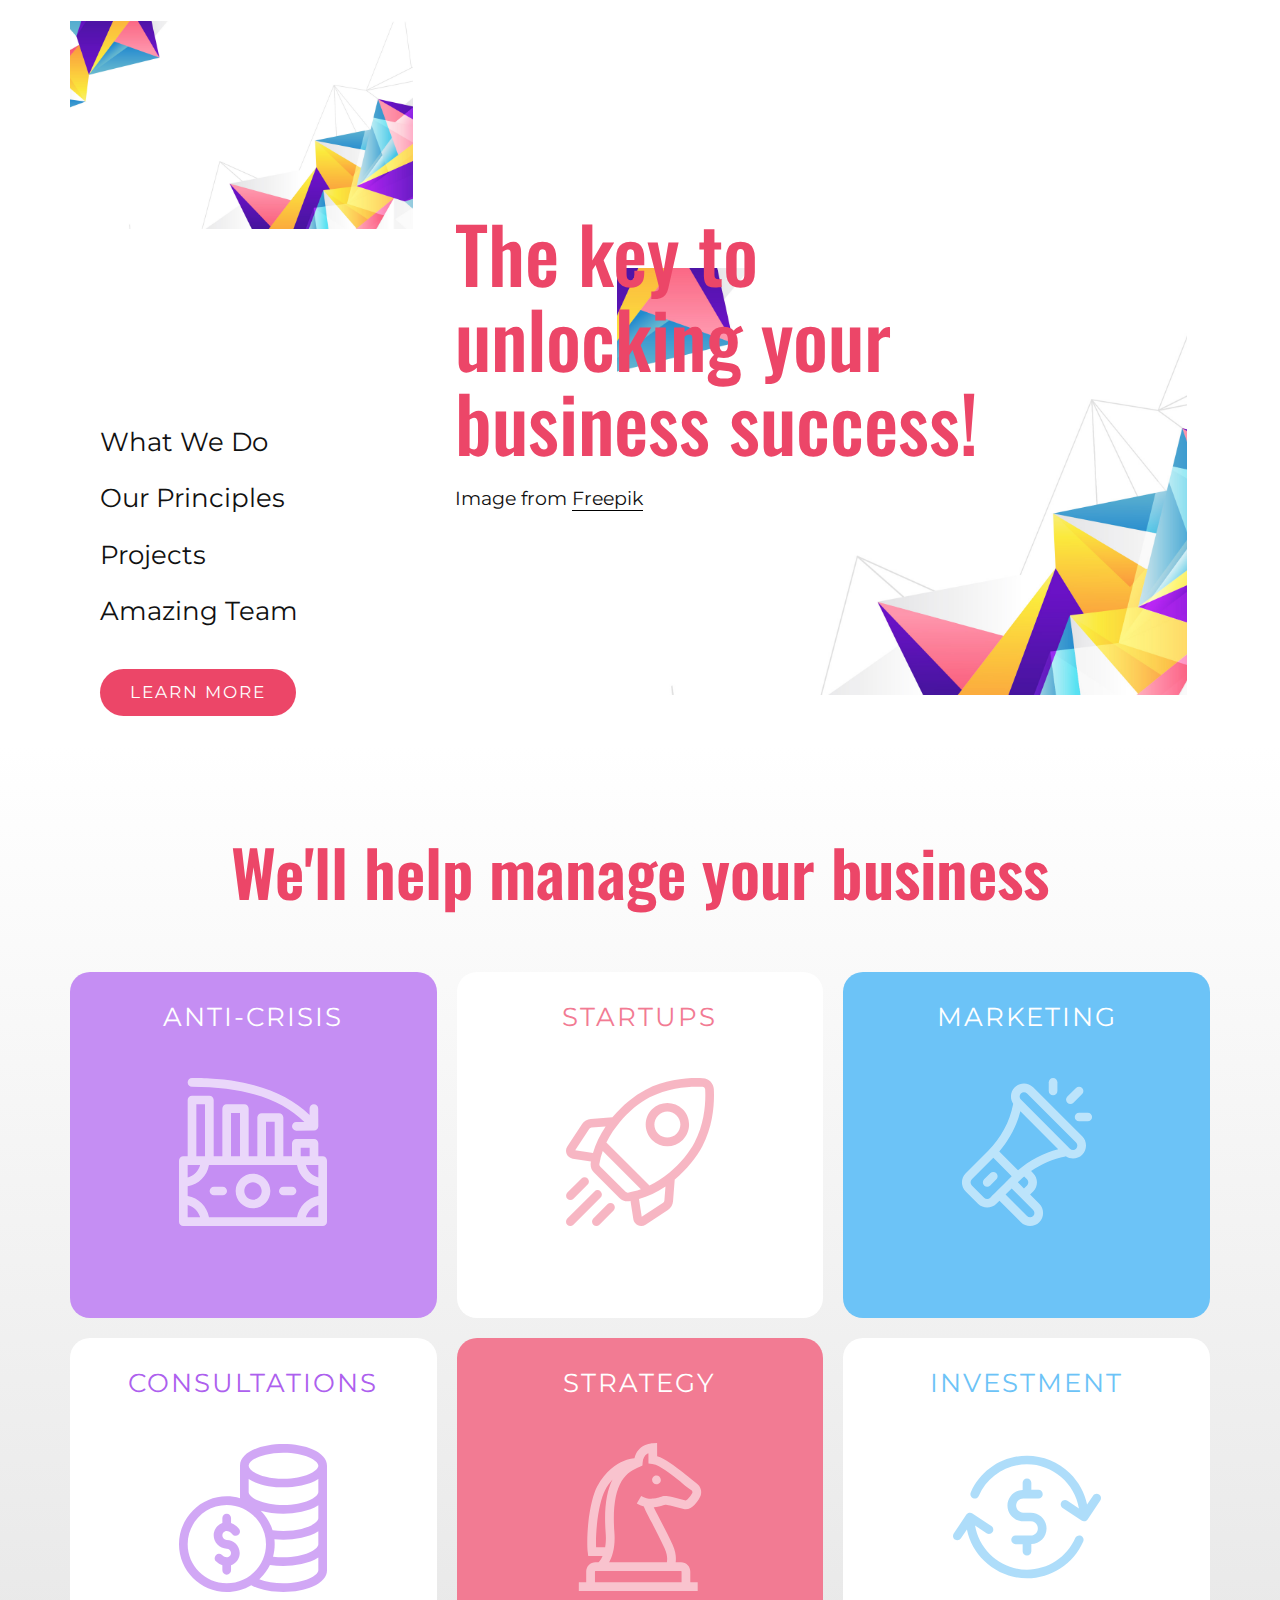
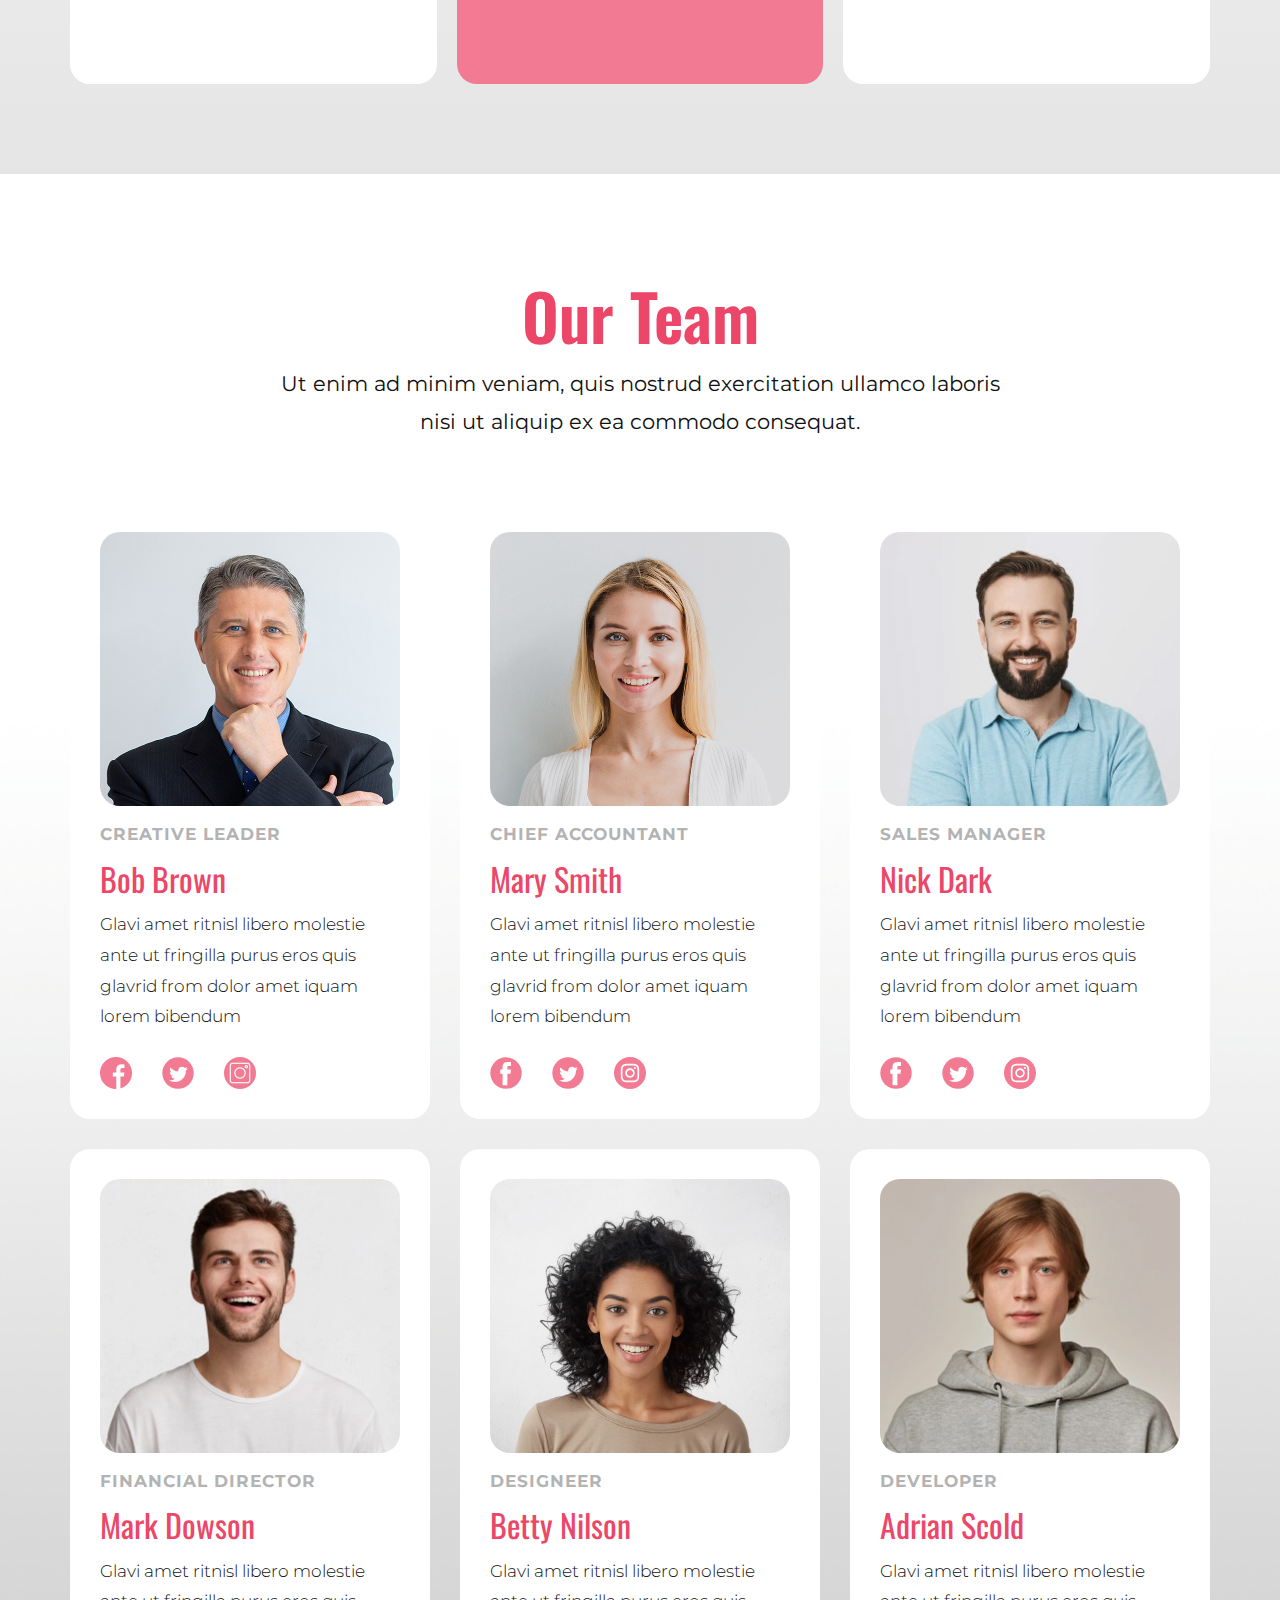
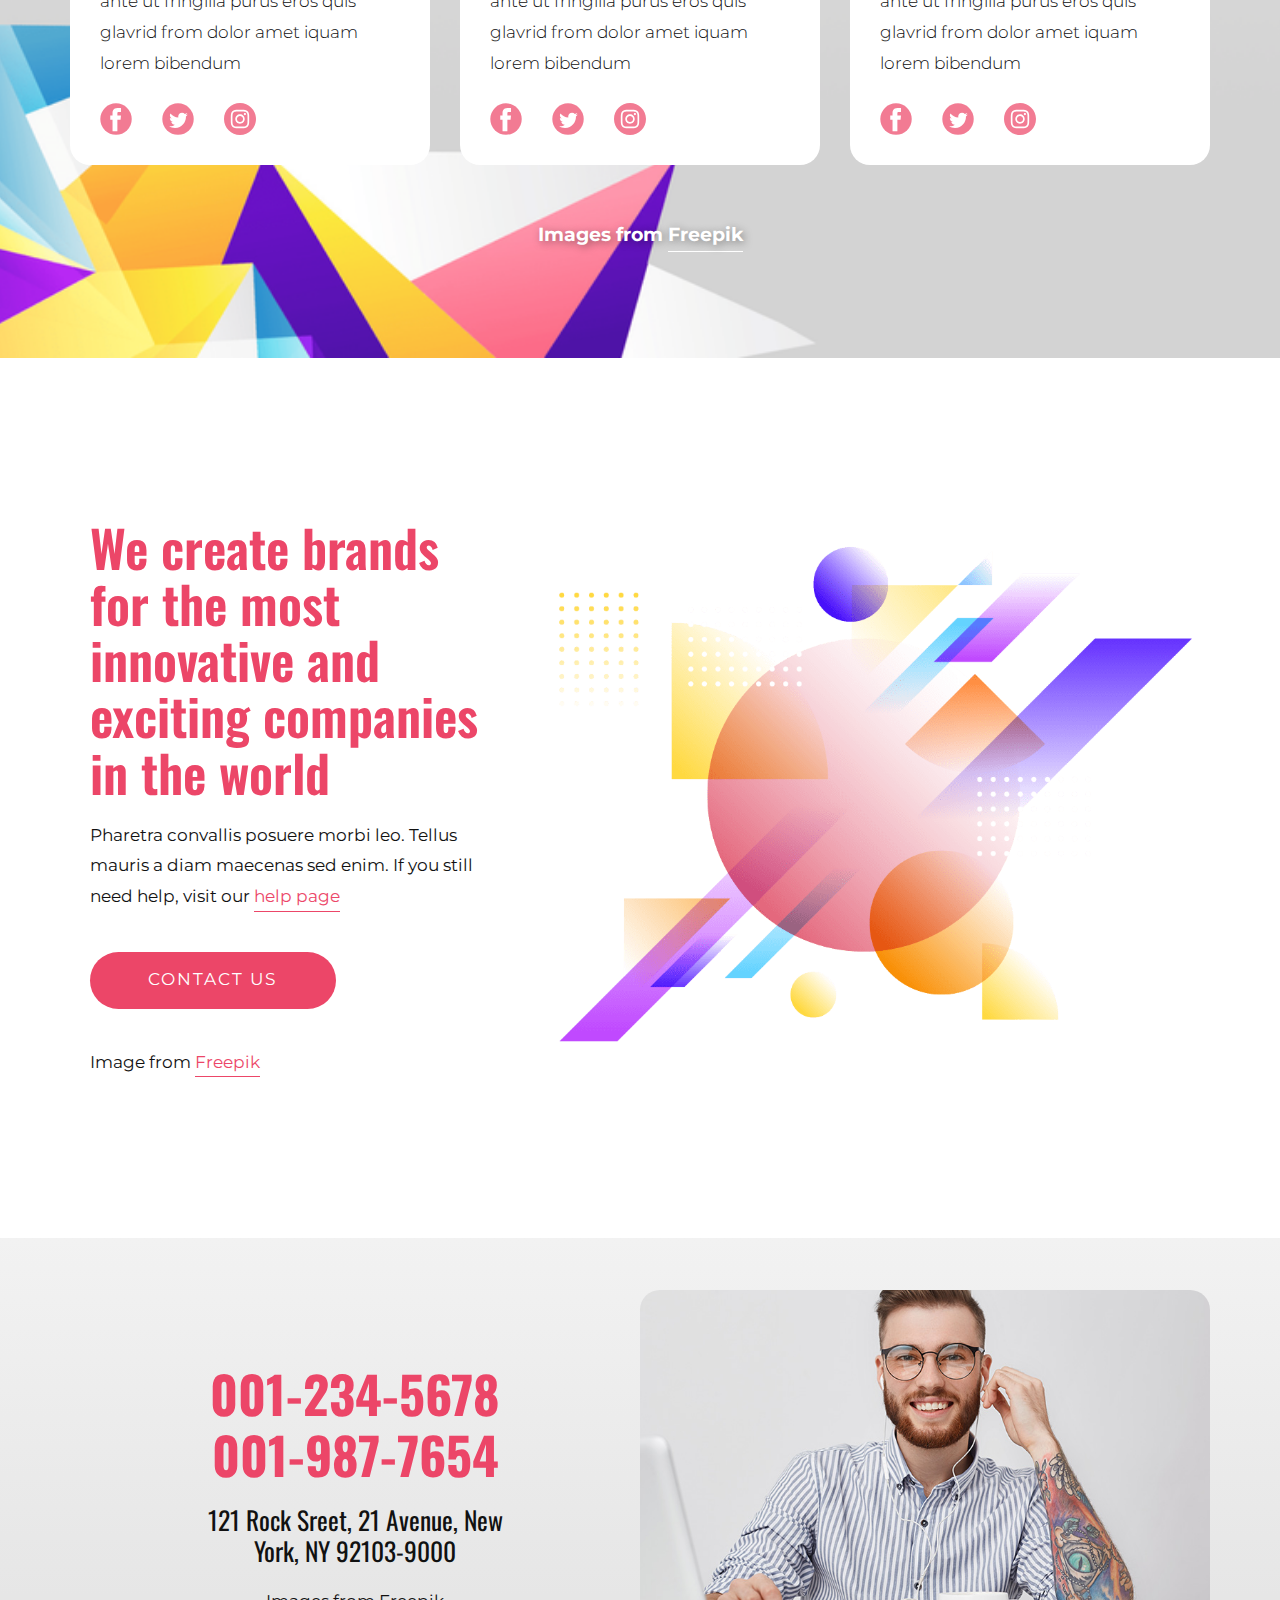
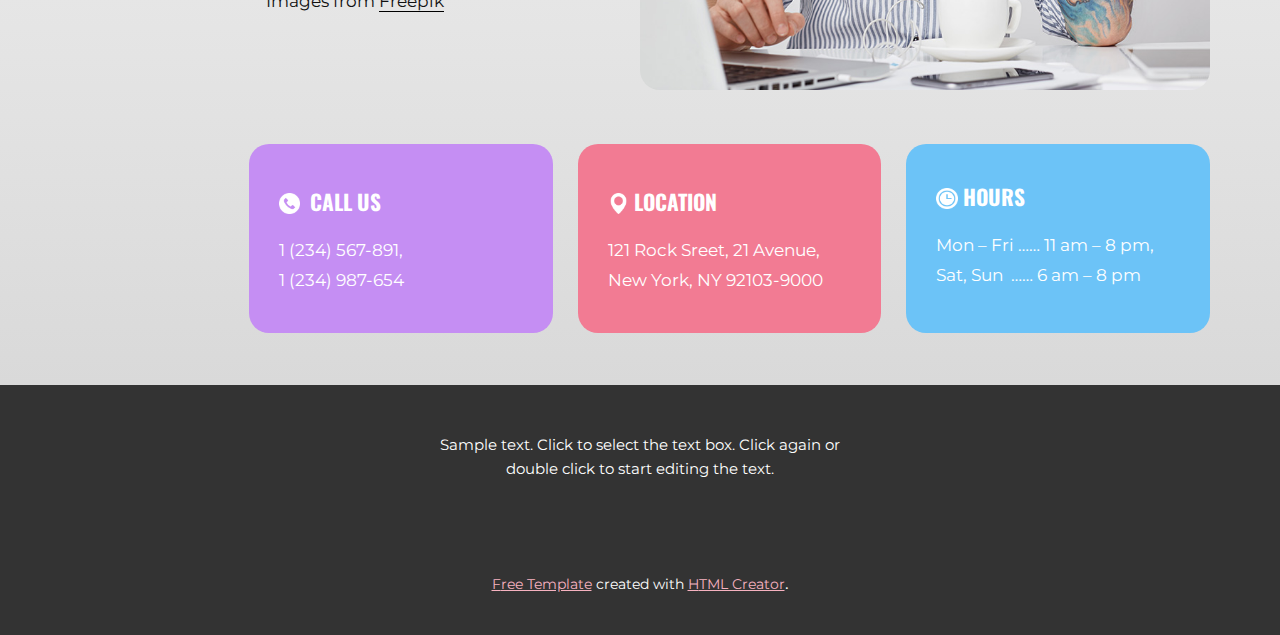
==== commit 66ec2dd0: "Add files via upload" ====
--- a/index.html
+++ b/index.html
@@ -23,46 +23,18 @@
     <script type="application/ld+json">{
 		"@context": "http://schema.org",
 		"@type": "Organization",
-		"name": "",
-		"logo": "images/default-logo.png"
+		"name": ""
 }</script>
     <meta name="theme-color" content="#ad60ee">
     <meta property="og:title" content="Home 1">
     <meta property="og:type" content="website">
   </head>
-  <body data-home-page="https://website1936167.nicepage.io/Home-1.html?version=bb294a4e-d871-4d04-96e6-14187c0fdd84" data-home-page-title="Home 1" class="u-body u-xl-mode"><header class="u-clearfix u-header u-header" id="sec-8cd7"><div class="u-clearfix u-sheet u-valign-middle u-sheet-1">
-        <a href="https://nicepage.com" class="u-image u-logo u-image-1">
-          <img src="images/default-logo.png" class="u-logo-image u-logo-image-1">
-        </a>
-        <nav class="u-menu u-menu-dropdown u-offcanvas u-menu-1" data-responsive-from="XL">
-          <div class="menu-collapse" style="font-size: 1rem; letter-spacing: 0px;">
-            <a class="u-button-style u-custom-left-right-menu-spacing u-custom-padding-bottom u-custom-top-bottom-menu-spacing u-nav-link u-text-active-palette-1-base u-text-hover-palette-2-base" href="#">
-              <svg class="u-svg-link" viewBox="0 0 24 24"><use xlink:href="#menu-hamburger"></use></svg>
-              <svg class="u-svg-content" version="1.1" id="menu-hamburger" viewBox="0 0 16 16" x="0px" y="0px" xmlns:xlink="http://www.w3.org/1999/xlink" xmlns="http://www.w3.org/2000/svg"><g><rect y="1" width="16" height="2"></rect><rect y="7" width="16" height="2"></rect><rect y="13" width="16" height="2"></rect>
-</g></svg>
-            </a>
-          </div>
-          <div class="u-custom-menu u-nav-container">
-            <ul class="u-nav u-unstyled u-nav-1"><li class="u-nav-item"><a class="u-button-style u-nav-link u-text-active-palette-1-base u-text-hover-palette-2-base" href="Home.html" style="padding: 10px 20px;">Home</a>
-</li><li class="u-nav-item"><a class="u-button-style u-nav-link u-text-active-palette-1-base u-text-hover-palette-2-base" href="Page-4.html" style="padding: 10px 20px;">Page 4</a>
-</li></ul>
-          </div>
-          <div class="u-custom-menu u-nav-container-collapse">
-            <div class="u-black u-container-style u-inner-container-layout u-opacity u-opacity-95 u-sidenav">
-              <div class="u-inner-container-layout u-sidenav-overflow">
-                <div class="u-menu-close"></div>
-                <ul class="u-align-center u-nav u-popupmenu-items u-unstyled u-nav-2"><li class="u-nav-item"><a class="u-button-style u-nav-link" href="Home.html">Home</a>
-</li><li class="u-nav-item"><a class="u-button-style u-nav-link" href="Page-4.html">Page 4</a>
-</li></ul>
-              </div>
-            </div>
-            <div class="u-black u-menu-overlay u-opacity u-opacity-70"></div>
-          </div>
-        </nav>
-      </div></header> 
-    <section class="u-align-left u-clearfix u-image u-section-1" id="sec-1919">
+  <body data-home-page="https://website1936167.nicepage.io/Home-1.html?version=d3aeb0bd-fc3b-40e8-b8fd-260bd8d59562" data-home-page-title="Home 1" class="u-body u-xl-mode"><header class="u-clearfix u-header u-header" id="sec-8cd7"><div class="u-clearfix u-sheet u-valign-middle-lg u-valign-middle-md u-valign-middle-sm u-valign-middle-xl u-sheet-1"></div></header> 
+    <section class="u-align-left u-clearfix u-section-1" id="sec-1919">
       <div class="u-clearfix u-sheet u-valign-middle-lg u-valign-middle-md u-valign-middle-sm u-valign-middle-xs u-sheet-1">
-        <div class="u-clearfix u-expanded-width-md u-expanded-width-sm u-expanded-width-xs u-layout-wrap u-layout-wrap-1">
+        <img class="u-expanded-width-xs u-image u-image-1" src="images/dr.jpg">
+        <img class="u-expanded-width-xs u-image u-image-2" src="images/dr.jpg">
+        <div class="u-clearfix u-layout-wrap u-layout-wrap-1">
           <div class="u-gutter-0 u-layout">
             <div class="u-layout-row">
               <div class="u-container-style u-layout-cell u-left-cell u-size-21 u-layout-cell-1">
@@ -83,7 +55,7 @@
                 </div>
               </div>
               <div class="u-container-style u-layout-cell u-right-cell u-size-39 u-layout-cell-2">
-                <div class="u-container-layout u-valign-top u-container-layout-2">
+                <div class="u-container-layout u-container-layout-2">
                   <h1 class="u-text u-text-5">The key to unlocking your business success!&nbsp;</h1>
                   <p class="u-align-left u-text u-text-6">Image ​​from <a href="https://www.freepik.com/vectors/background" class="u-border-1 u-border-active-palette-2-base u-border-black u-border-hover-palette-2-base u-border-no-left u-border-no-right u-border-no-top u-bottom-left-radius-0 u-bottom-right-radius-0 u-btn u-button-link u-button-style u-none u-radius-0 u-text-body-color u-top-left-radius-0 u-top-right-radius-0 u-btn-6" target="_blank">Freepik</a>
                   </p>
@@ -168,7 +140,7 @@
                 <h3 class="u-align-left u-text u-text-default u-text-palette-2-base u-text-4">Bob Brown</h3>
                 <p class="u-align-left u-text u-text-body-color u-text-5">Glavi amet ritnisl libero molestie ante ut fringilla purus eros quis glavrid from dolor amet iquam lorem bibendum</p>
                 <div class="u-align-left u-social-icons u-spacing-30 u-social-icons-1">
-                  <a class="u-social-url" title="facebook" target="_blank" href="https://facebook.com/name"><span class="u-file-icon u-icon u-social-facebook u-social-icon u-text-palette-2-light-1"><img src="images/1.png" alt=""></span>
+                  <a class="u-social-url" title="facebook" target="_blank" href="https://facebook.com/name"><span class="u-file-icon u-icon u-social-facebook u-social-icon u-text-palette-2-light-1"><img src="images/3.png" alt=""></span>
                   </a>
                   <a class="u-social-url" title="twitter" target="_blank" href="https://twitter.com/name"><span class="u-icon u-icon-circle u-social-icon u-social-twitter u-text-palette-2-light-1"><svg class="u-svg-link" preserveAspectRatio="xMidYMin slice" viewBox="0 0 112 112" style=""><use xmlns:xlink="http://www.w3.org/1999/xlink" xlink:href="#svg-030e"></use></svg><svg class="u-svg-content" viewBox="0 0 112 112" x="0" y="0" id="svg-030e"><circle fill="currentColor" class="st0" cx="56.1" cy="56.1" r="55"></circle><path fill="#FFFFFF" d="M83.8,47.3c0,0.6,0,1.2,0,1.7c0,17.7-13.5,38.2-38.2,38.2C38,87.2,31,85,25,81.2c1,0.1,2.1,0.2,3.2,0.2
 c6.3,0,12.1-2.1,16.7-5.7c-5.9-0.1-10.8-4-12.5-9.3c0.8,0.2,1.7,0.2,2.5,0.2c1.2,0,2.4-0.2,3.5-0.5c-6.1-1.2-10.8-6.7-10.8-13.1
@@ -176,7 +148,7 @@
 c-0.2-1-0.3-2-0.3-3.1c0-7.4,6-13.4,13.4-13.4c3.9,0,7.3,1.6,9.8,4.2c3.1-0.6,5.9-1.7,8.5-3.3c-1,3.1-3.1,5.8-5.9,7.4
 c2.7-0.3,5.3-1,7.7-2.1C88.7,43,86.4,45.4,83.8,47.3z"></path></svg></span>
                   </a>
-                  <a class="u-social-url" title="instagram" target="_blank" href="https://instagram.com/name"><span class="u-file-icon u-icon u-social-icon u-social-instagram u-text-palette-2-light-1 u-icon-3"><img src="images/2.png" alt=""></span>
+                  <a class="u-social-url" title="instagram" target="_blank" href="https://instagram.com/name"><span class="u-file-icon u-icon u-social-icon u-social-instagram u-text-palette-2-light-1 u-icon-3"><img src="images/4.png" alt=""></span>
                   </a>
                 </div>
               </div>
@@ -342,7 +314,7 @@
           <div class="u-repeater u-repeater-1">
             <div class="u-container-style u-custom-item u-list-item u-palette-1-light-1 u-radius-20 u-repeater-item u-shape-round">
               <div class="u-container-layout u-similar-container u-valign-top u-container-layout-3">
-                <h5 class="u-align-left u-text u-text-default u-text-4"><span class="u-file-icon u-icon u-text-white u-icon-1"><img src="images/3.png" alt=""></span>&nbsp; <span class="u-icon u-text-white u-icon-2"></span>Call Us
+                <h5 class="u-align-left u-text u-text-default u-text-4"><span class="u-file-icon u-icon u-text-white u-icon-1"><img src="images/11.png" alt=""></span>&nbsp; <span class="u-icon u-text-white u-icon-2"></span>Call Us
                 </h5>
                 <p class="u-text u-text-5">1 (234) 567-891,<br>1 (234) 987-654
                 </p>
@@ -350,14 +322,14 @@
             </div>
             <div class="u-container-style u-custom-item u-list-item u-palette-2-light-1 u-radius-20 u-repeater-item u-shape-round u-list-item-2">
               <div class="u-container-layout u-similar-container u-valign-top u-container-layout-4">
-                <h5 class="u-align-left u-text u-text-default u-text-6"><span class="u-file-icon u-icon u-text-white u-icon-3"><img src="images/4.png" alt=""></span>&nbsp;Location
+                <h5 class="u-align-left u-text u-text-default u-text-6"><span class="u-file-icon u-icon u-text-white u-icon-3"><img src="images/12.png" alt=""></span>&nbsp;Location
                 </h5>
                 <p class="u-text u-text-7">121 Rock Sreet, 21 Avenue, New York, NY 92103-9000</p>
               </div>
             </div>
             <div class="u-container-style u-custom-item u-list-item u-palette-4-base u-radius-20 u-repeater-item u-shape-round">
               <div class="u-container-layout u-similar-container u-valign-top u-container-layout-5">
-                <h5 class="u-align-left u-text u-text-default u-text-8"><span class="u-file-icon u-icon u-text-white u-icon-4"><img src="images/5.png" alt=""></span>&nbsp;Hours
+                <h5 class="u-align-left u-text u-text-default u-text-8"><span class="u-file-icon u-icon u-text-white u-icon-4"><img src="images/13.png" alt=""></span>&nbsp;Hours
                 </h5>
                 <p class="u-text u-text-9">Mon – Fri …… 11 am – 8 pm, Sat, Sun&nbsp;&nbsp;…… 6 am – 8 pm</p>
               </div>
--- a/nicepage.css
+++ b/nicepage.css
@@ -36636,40 +36636,13 @@
   min-height: 80px;
 }
 
-.u-header .u-image-1 {
-  width: 64px;
-  height: 32px;
-  margin: 22px auto 0 0;
-}
-
-.u-header .u-logo-image-1 {
-  width: 100%;
-  height: 100%;
-}
-
-.u-header .u-menu-1 {
-  margin: -32px 0 22px auto;
-}
-
-.u-header .u-nav-1 {
-  font-size: 1rem;
-}
-
-.u-header .u-nav-2 {
-  font-size: 1.25rem;
-}
-@media (max-width: 1199px) {
-  .u-header .u-menu-1 {
-    width: auto;
-  }
-
-  .u-header .u-nav-1 {
-    letter-spacing: normal;
-  }
-}
 
 
-
+@media (max-width: 575px) {
+  .u-header .u-sheet-1 {
+    min-height: 15px;
+  }
+}
  .u-footer {
   background-image: none;
 }
--- a/Home-1.css
+++ b/Home-1.css
@@ -1,15 +1,22 @@
- .u-section-1 {
-  background-image: url("images/dr.jpg");
-  background-position: 50% 50%;
-}
-
 .u-section-1 .u-sheet-1 {
-  min-height: 786px;
+  min-height: 209px;
+}
+
+.u-section-1 .u-image-1 {
+  height: 208px;
+  margin-top: -59px;
+  margin-bottom: 0;
+}
+
+.u-section-1 .u-image-2 {
+  width: 570px;
+  height: 427px;
+  margin: 39px 23px 0 auto;
 }
 
 .u-section-1 .u-layout-wrap-1 {
   width: 1014px;
-  margin: 100px auto 60px 0;
+  margin: -515px auto 0 0;
 }
 
 .u-section-1 .u-layout-cell-1 {
@@ -73,18 +80,18 @@
 }
 
 .u-section-1 .u-container-layout-2 {
-  padding: 30px;
+  padding: 30px 0;
 }
 
 .u-section-1 .u-text-5 {
-  font-size: 4.529411764705882rem;
-  margin: 0;
+  font-size: 4.52941rem;
+  margin: 0 30px;
 }
 
 .u-section-1 .u-text-6 {
   font-size: 1.11765rem;
   line-height: 1.6;
-  margin: 20px 0 0;
+  margin: 20px 30px 0;
 }
 
 .u-section-1 .u-btn-6 {
@@ -94,12 +101,16 @@
 
 @media (max-width: 1199px) {
   .u-section-1 .u-sheet-1 {
-    min-height: 725px;
+    min-height: 224px;
+  }
+
+  .u-section-1 .u-image-1 {
+    margin-top: -44px;
   }
 
   .u-section-1 .u-layout-wrap-1 {
     width: 940px;
-    margin-top: 60px;
+    margin-top: -474px;
   }
 
   .u-section-1 .u-layout-cell-1 {
@@ -109,21 +120,34 @@
   .u-section-1 .u-layout-cell-2 {
     min-height: 525px;
   }
+
+  .u-section-1 .u-text-5 {
+    margin-left: 6px;
+    margin-right: 6px;
+  }
+
+  .u-section-1 .u-text-6 {
+    margin-left: 6px;
+    margin-right: 6px;
+  }
 }
 
 @media (max-width: 991px) {
   .u-section-1 .u-sheet-1 {
-    min-height: 648px;
+    min-height: 0;
+  }
+
+  .u-section-1 .u-image-1 {
+    margin-top: -274px;
   }
 
   .u-section-1 .u-layout-wrap-1 {
-    margin-right: initial;
-    margin-left: initial;
-    width: auto;
+    width: 720px;
+    margin-top: -294px;
   }
 
   .u-section-1 .u-layout-cell-1 {
-    min-height: 488px;
+    min-height: 100px;
   }
 
   .u-section-1 .u-btn-1 {
@@ -143,25 +167,42 @@
   }
 
   .u-section-1 .u-layout-cell-2 {
-    min-height: 488px;
+    min-height: 100px;
   }
 
   .u-section-1 .u-text-5 {
     font-size: 3.76471rem;
+    margin-left: 0;
+    margin-right: 0;
+  }
+
+  .u-section-1 .u-text-6 {
+    margin-left: 0;
+    margin-right: 0;
   }
 }
 
 @media (max-width: 767px) {
-   .u-section-1 {
-    background-position: 73.4% 50%;
-  }
-
   .u-section-1 .u-sheet-1 {
-    min-height: 282px;
+    min-height: 309px;
+  }
+
+  .u-section-1 .u-image-1 {
+    margin-top: 42px;
+  }
+
+  .u-section-1 .u-image-2 {
+    width: 540px;
+    height: 404px;
+    margin-right: 0;
+  }
+
+  .u-section-1 .u-layout-wrap-1 {
+    width: 540px;
+    margin-top: -592px;
   }
 
   .u-section-1 .u-layout-cell-1 {
-    min-height: 100px;
     order: 1;
   }
 
@@ -171,19 +212,45 @@
   }
 
   .u-section-1 .u-layout-cell-2 {
-    min-height: 100px;
     order: 0;
   }
-
-  .u-section-1 .u-container-layout-2 {
-    padding-left: 10px;
-    padding-right: 10px;
-  }
 }
 
 @media (max-width: 575px) {
+  .u-section-1 .u-sheet-1 {
+    min-height: 680px;
+  }
+
+  .u-section-1 .u-image-1 {
+    height: 216px;
+    margin-top: 1px;
+  }
+
+  .u-section-1 .u-image-2 {
+    height: 208px;
+    margin-top: 218px;
+    margin-right: initial;
+    margin-left: initial;
+    width: auto;
+  }
+
+  .u-section-1 .u-layout-wrap-1 {
+    width: 340px;
+    margin-top: -680px;
+    margin-bottom: -37px;
+  }
+
+  .u-section-1 .u-layout-cell-1 {
+    min-height: 228px;
+  }
+
+  .u-section-1 .u-layout-cell-2 {
+    min-height: 335px;
+  }
+
   .u-section-1 .u-text-5 {
     font-size: 3rem;
+    width: auto;
   }
 } .u-section-2 {
   background-image: linear-gradient(white, #e5e5e5);
